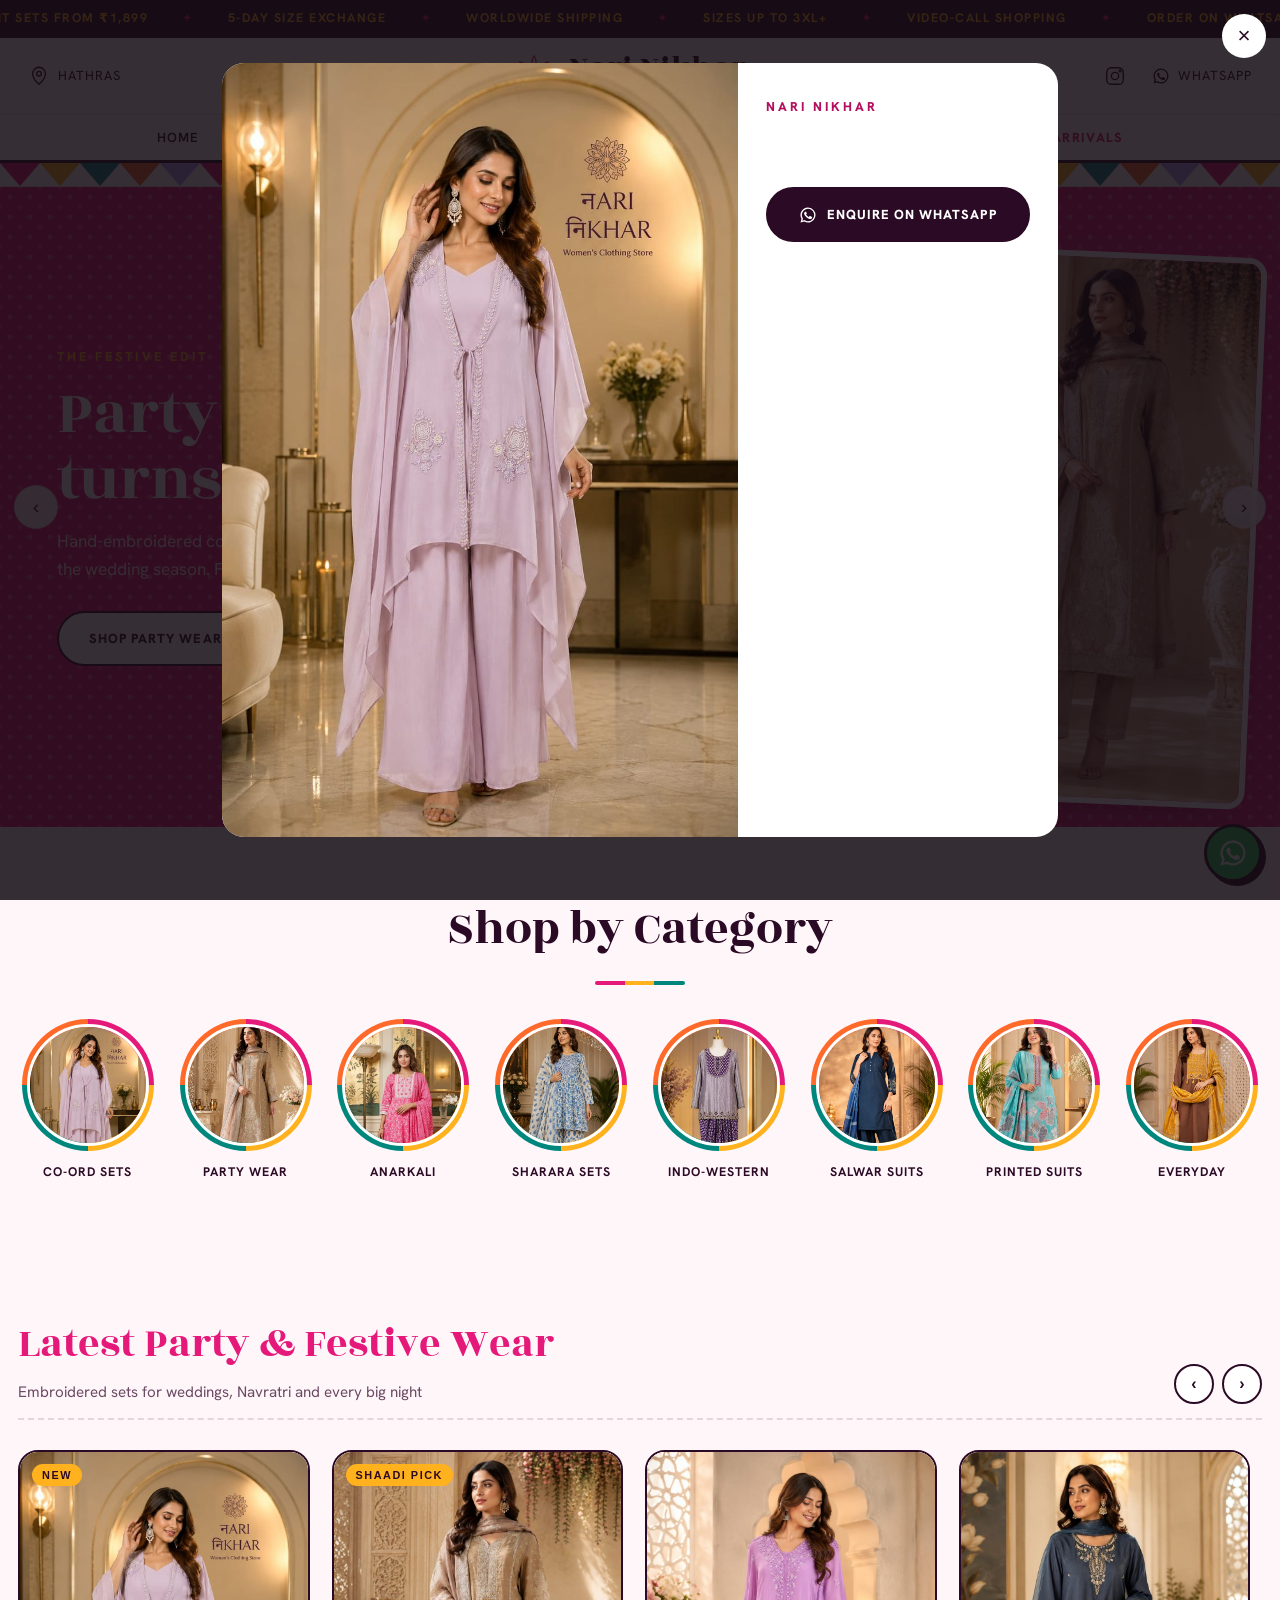
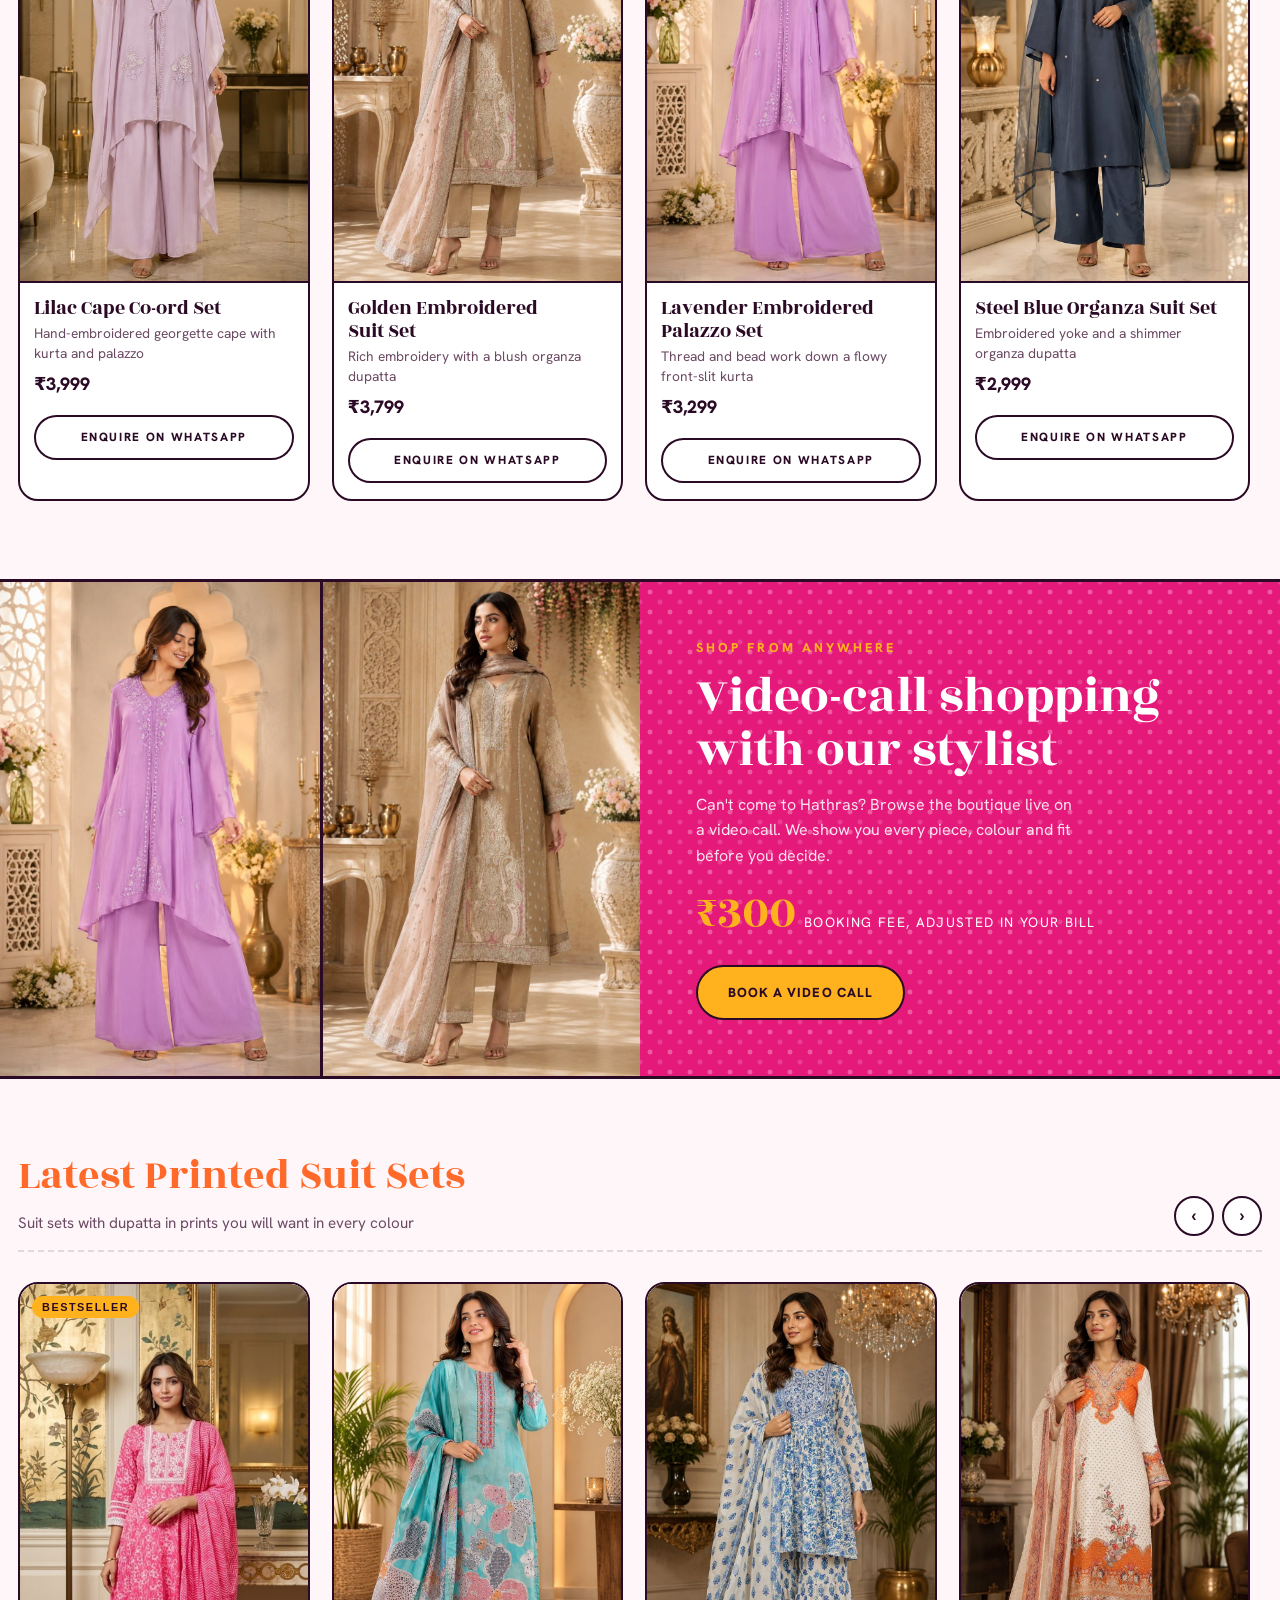
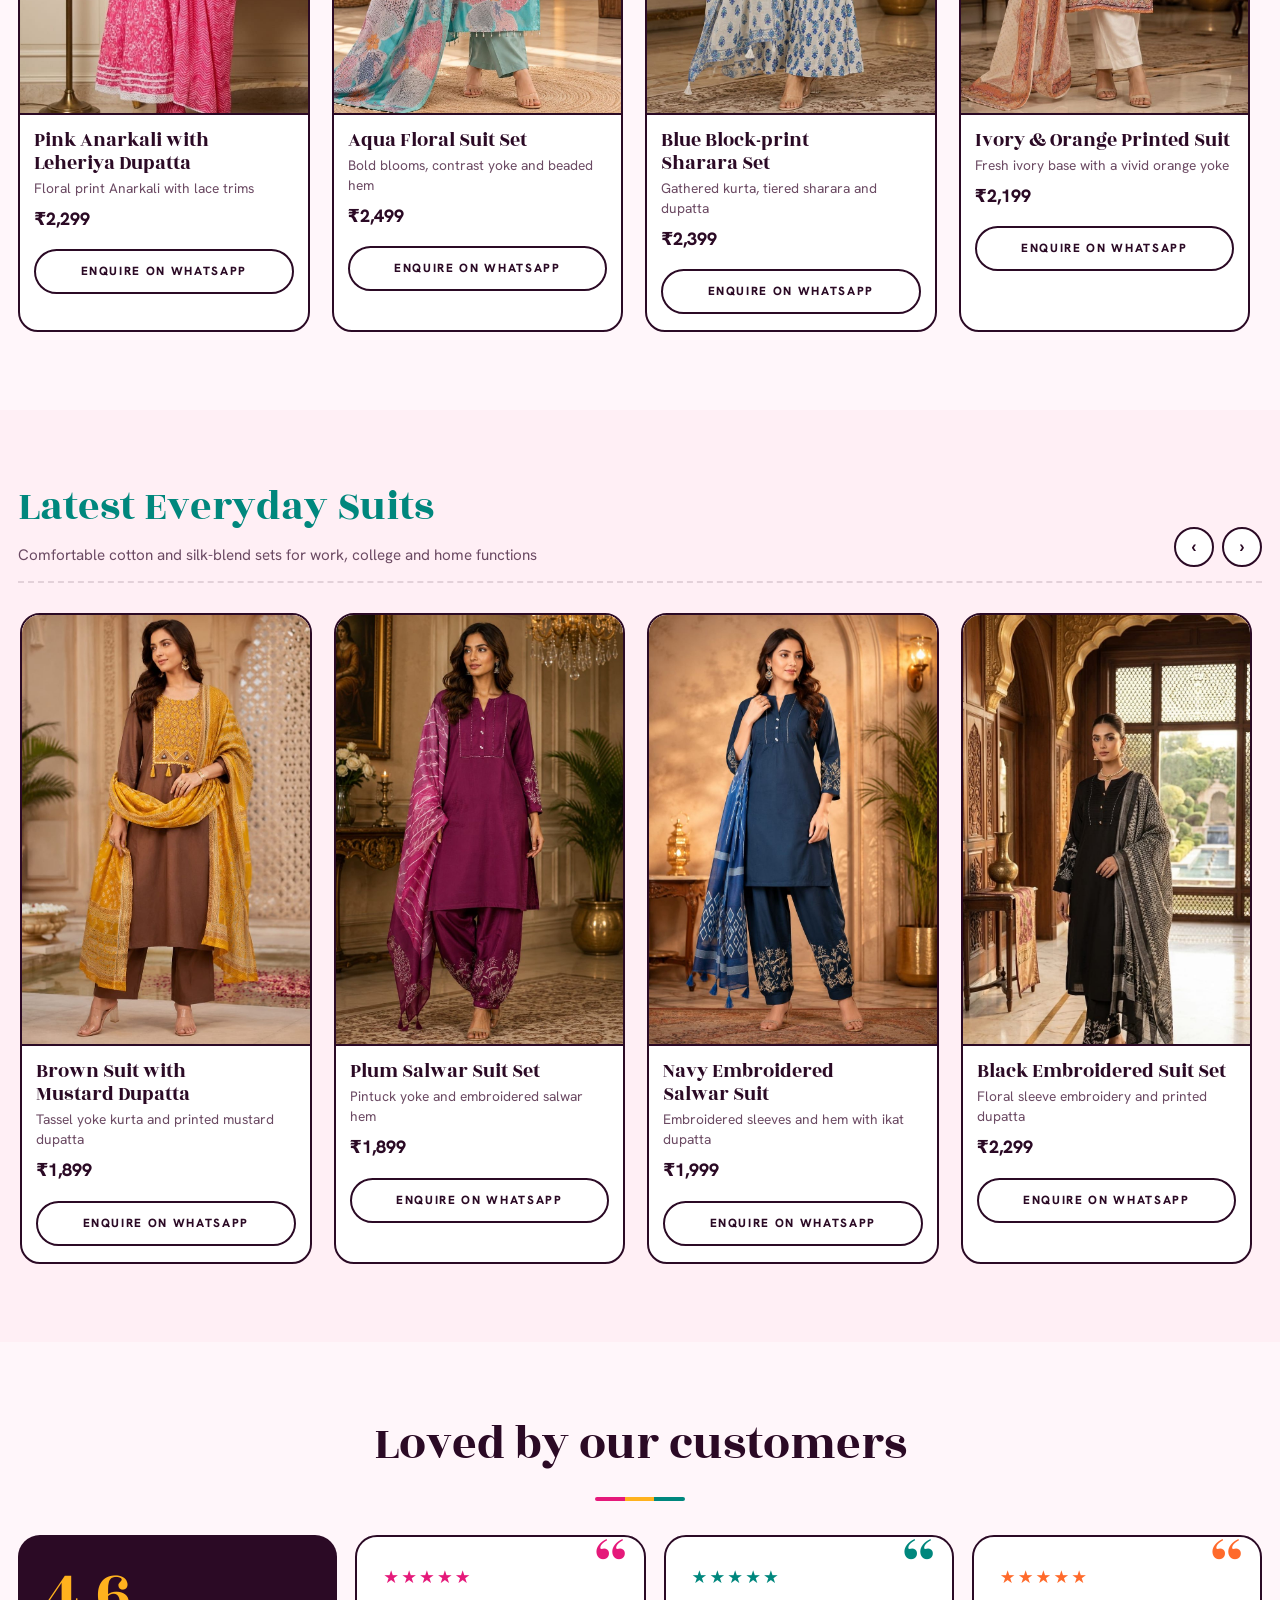
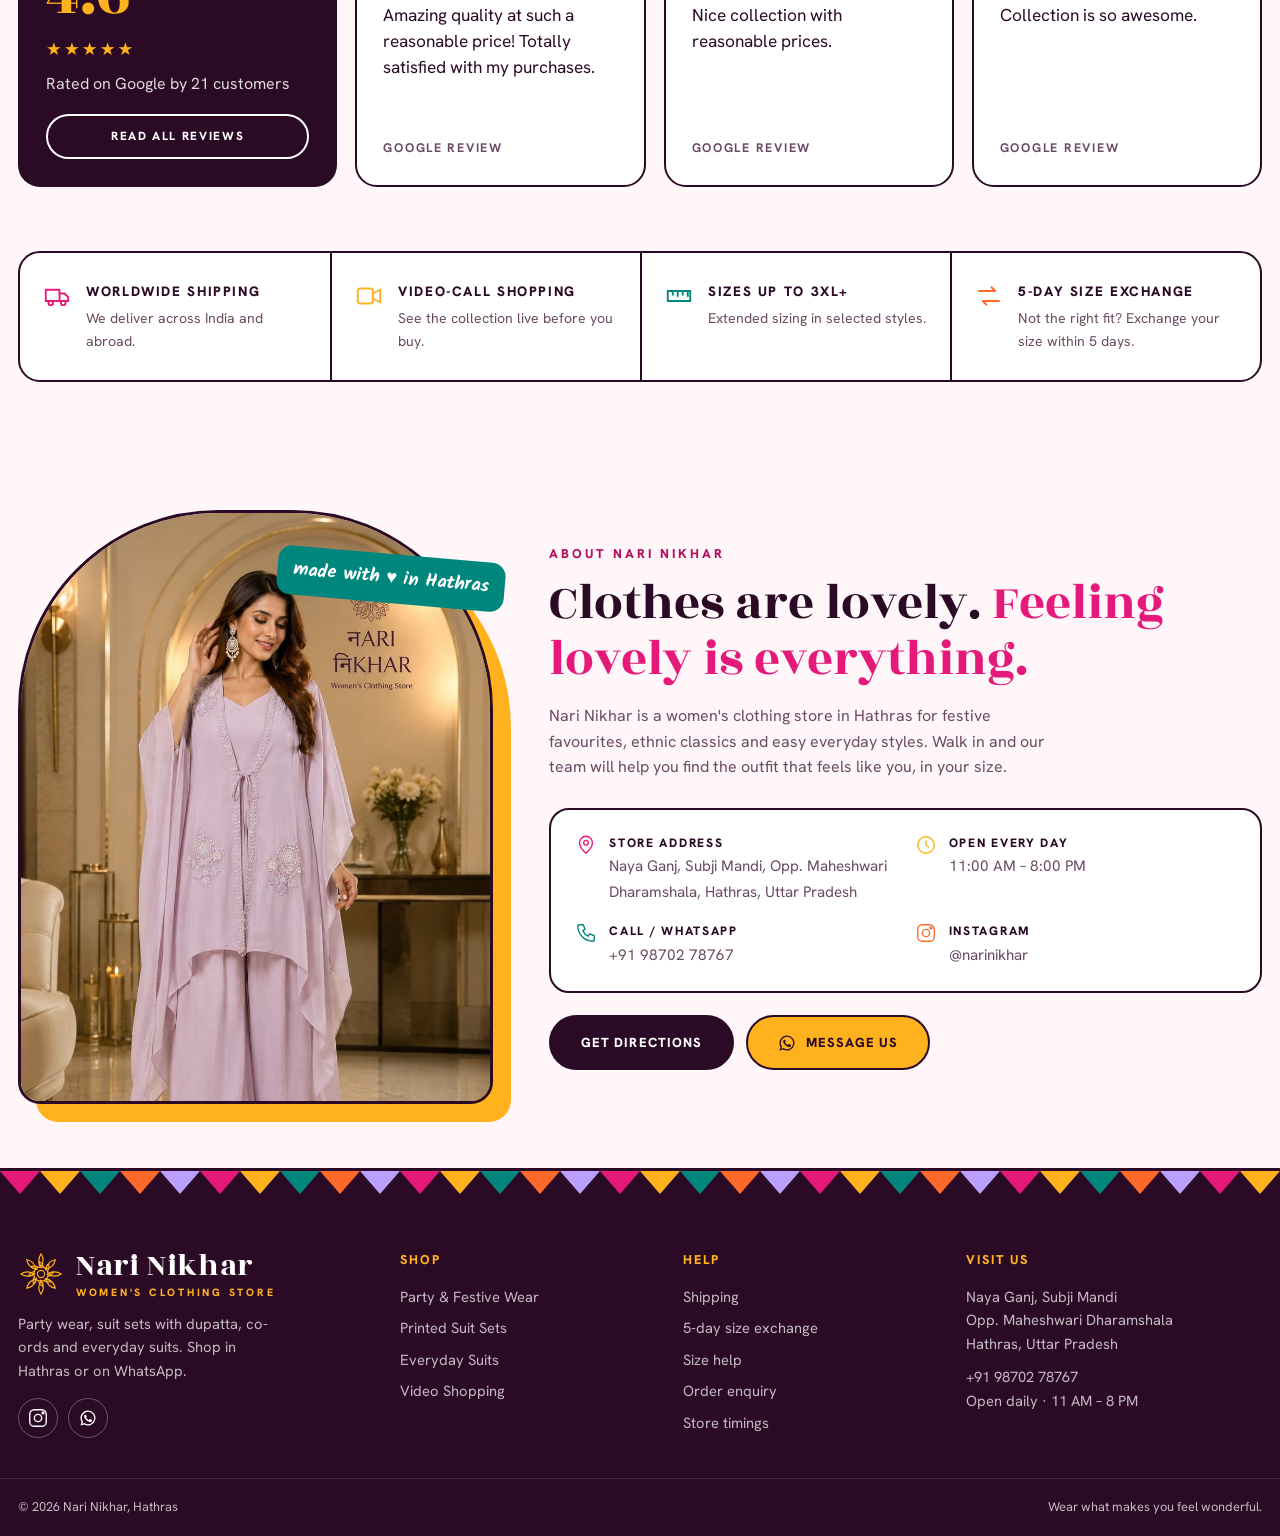
==== index.html @ da1618d9 "Point directions to the Naya Ganj store address Co-Authored-By: Claude Opus 5.5 <noreply@anthropic.c" ====
<!doctype html>
<html lang="en">
<head>
<meta charset="utf-8">
<meta name="viewport" content="width=device-width, initial-scale=1, viewport-fit=cover">
<title>Nari Nikhar | Women's Clothing Store, Hathras</title>
<meta name="description" content="Nari Nikhar, Hathras: party wear, suit sets with dupatta, co-ord sets and everyday suits. Shop in store, on video call or on WhatsApp.">
<meta name="theme-color" content="#E5197A">
<meta property="og:title" content="Nari Nikhar | Women's Clothing Store, Hathras">
<meta property="og:description" content="Nari Nikhar, Hathras: party wear, suit sets with dupatta, co-ord sets and everyday suits. Shop in store, on video call or on WhatsApp.">
<meta property="og:image" content="https://prashanttyagi3112.github.io/narinikhar/images/lilac-cape-coord.jpg">
<link rel="preconnect" href="https://fonts.googleapis.com"><link rel="preconnect" href="https://fonts.gstatic.com" crossorigin><link rel="stylesheet" href="https://fonts.googleapis.com/css2?family=Rozha+One&family=Hanken+Grotesk:wght@400;500;600;700;800&family=Kalam:wght@400;700&display=swap">
<style>
/* Layout: classic boutique storefront — trust strip, centred logo header, banner slideshow, category circles, "Latest …" product rows, service band, visit card, policy-style footer. Single light theme by design. */
:root{
  --bg:#FFF6FA; --soft:#FFEFF5; --ink:#2B0A25; --muted:#6B4A63; --line:rgba(43,10,37,.13);
  --plum:#E5197A; --plum-2:#B30F5E; --rose:#E5197A; --gold:#FFB21E;
  --marigold:#FFB21E; --kesar:#FF6A2B; --peacock:#00877D; --white:#FFFFFF;
  --s-plum:#E5197A; --s-rose:#FFB21E; --s-sage:#00877D;
  --f-logo:"Rozha One","Noto Serif Devanagari",Georgia,serif;
  --f-ui:"Hanken Grotesk",system-ui,-apple-system,"Segoe UI",Roboto,sans-serif;
  --f-hand:"Kalam","Segoe Print",cursive;
  color-scheme:light;
}
*{box-sizing:border-box}
html{scroll-behavior:smooth}
body{margin:0;background:var(--bg);color:var(--ink);font-family:var(--f-ui);font-size:16px;line-height:1.6;overflow-x:hidden}
img{max-width:100%;display:block}
a{color:inherit}
h1,h2,h3{margin:0;font-weight:500;text-wrap:balance}
p{margin:0}
.wrap{max-width:1280px;margin:0 auto;padding-left:max(18px,env(safe-area-inset-left,0px));padding-right:max(18px,env(safe-area-inset-right,0px))}
.ic{width:22px;height:22px;fill:none;stroke:currentColor;stroke-width:1.5;stroke-linecap:round;stroke-linejoin:round;flex:none}
.wa{width:18px;height:18px;flex:none}
:focus-visible{outline:2px solid var(--plum);outline-offset:3px}
.up{text-transform:uppercase;letter-spacing:.14em}

/* strip + header */
body::before{content:"";position:fixed;inset:0 0 auto;height:env(safe-area-inset-top,0px);background:var(--bg);z-index:60}
.strip{background:var(--plum);color:#fff;font-size:.78rem;letter-spacing:.12em;text-transform:uppercase;overflow:hidden}
.strip .wrap{display:flex;justify-content:center;gap:34px;padding-block:9px;white-space:nowrap}
.strip span+span::before{content:"✦";margin-right:34px;color:#E7C98F}
header.top{position:sticky;top:env(safe-area-inset-top,0px);z-index:50;background:rgba(255,255,255,.97);border-bottom:1px solid var(--line)}
.bar{display:grid;grid-template-columns:1fr auto 1fr;align-items:center;padding-block:14px}
.logo{display:flex;align-items:center;gap:12px;text-decoration:none;color:var(--plum)}
.mandala{width:46px;height:46px;color:var(--plum)}
.logo-text{display:flex;flex-direction:column;line-height:1}
.logo-name{font-family:var(--f-logo);font-weight:600;font-size:1.9rem;letter-spacing:.08em;text-transform:uppercase}
.logo-sub{font-size:.66rem;letter-spacing:.32em;text-transform:uppercase;color:var(--muted);margin-top:5px}
.bar-l{display:flex;gap:6px}
.bar-r{display:flex;justify-content:flex-end;gap:6px}
.icon-btn{display:inline-flex;align-items:center;gap:8px;text-decoration:none;font-size:.82rem;letter-spacing:.08em;text-transform:uppercase;padding:8px 10px;border:0;background:none;color:var(--ink);cursor:pointer;font-family:var(--f-ui)}
.icon-btn:hover{color:var(--plum)}
.menu-btn{display:none}
nav.main{border-top:1px solid var(--line)}
nav.main ul{list-style:none;margin:0 auto;padding:0;display:flex;justify-content:center;flex-wrap:wrap;gap:4px 30px}
nav.main a{display:block;padding:12px 0;text-decoration:none;font-size:.82rem;letter-spacing:.14em;text-transform:uppercase;position:relative}
nav.main a::after{content:"";position:absolute;left:0;right:0;bottom:8px;height:1px;background:var(--plum);transform:scaleX(0);transition:transform .25s}
nav.main a:hover::after{transform:scaleX(1)}
nav.main a.hot{color:var(--rose)}

/* hero slideshow */
.hero{position:relative;overflow:hidden}
.slides{display:grid}
.slide{grid-area:1/1;display:grid;grid-template-columns:1fr 1.25fr;align-items:center;min-height:540px;opacity:0;visibility:hidden;transition:opacity .8s ease,visibility .8s}
.slide.on{opacity:1;visibility:visible}
.s-plum{background:var(--s-plum)}.s-rose{background:var(--s-rose)}.s-sage{background:var(--s-sage)}
.slide-copy{padding:48px max(18px,env(safe-area-inset-left,0px)) 48px max(48px,env(safe-area-inset-left,0px));max-width:560px;justify-self:end}
.kicker{font-size:.8rem;letter-spacing:.24em;text-transform:uppercase;color:var(--plum-2)}
.slide h1,.slide h2{font-family:var(--f-logo);font-size:clamp(2.6rem,5vw,4.4rem);line-height:1.02;margin-top:14px;color:var(--ink)}
.slide p{margin-top:16px;color:var(--muted);font-size:1.08rem;max-width:36ch}
.slide-pics{display:grid;grid-template-columns:1fr 1fr;gap:10px;height:100%;padding:24px max(24px,env(safe-area-inset-right,0px)) 24px 0}
.slide-pics img{width:100%;height:100%;max-height:600px;object-fit:cover;object-position:center top}
.slide-pics img:last-child{margin-top:40px;height:calc(100% - 40px)}
.btn{display:inline-flex;align-items:center;justify-content:center;gap:10px;margin-top:28px;background:var(--ink);color:#fff;text-decoration:none;font-size:.82rem;letter-spacing:.16em;text-transform:uppercase;padding:15px 30px;border:1px solid var(--ink);transition:background .2s,color .2s;font-family:var(--f-ui);cursor:pointer}
.btn:hover{background:var(--plum);border-color:var(--plum)}
.btn.light{background:#fff;color:var(--ink);border-color:#fff}
.btn.light:hover{background:transparent;color:#fff}
.dots{position:absolute;left:0;right:0;bottom:18px;display:flex;justify-content:center;gap:10px}
.dots button{width:30px;height:3px;border:0;padding:0;background:rgba(33,26,33,.22);cursor:pointer}
.dots button[aria-current="true"]{background:var(--ink)}
.arrow{position:absolute;top:50%;transform:translateY(-50%);width:44px;height:44px;border-radius:50%;border:1px solid var(--line);background:rgba(255,255,255,.9);cursor:pointer;font-size:1.2rem;color:var(--ink)}
.arrow.prev{left:max(14px,env(safe-area-inset-left,0px))}.arrow.next{right:max(14px,env(safe-area-inset-right,0px))}

/* sections */
.sec{padding-block:64px}
.sec-head{text-align:center;margin-bottom:34px}
.sec-head h2{font-family:var(--f-logo);font-size:clamp(1.9rem,3.4vw,2.6rem);text-transform:uppercase;letter-spacing:.06em}
.sec-head p{color:var(--muted);margin-top:6px}
.sec-head .rule{display:block;width:60px;height:1px;background:var(--gold);margin:14px auto 0}

/* category circles */
.circles{list-style:none;margin:0;padding:0;display:grid;grid-template-columns:repeat(8,1fr);gap:18px}
.circles a{display:flex;flex-direction:column;align-items:center;gap:12px;text-decoration:none}
.circles .ring{width:100%;max-width:132px;aspect-ratio:1;border-radius:50%;padding:4px;border:1px solid var(--gold);overflow:hidden;transition:transform .3s}
.circles img{width:100%;height:100%;object-fit:cover;object-position:center 12%;border-radius:50%}
.circles a:hover .ring{transform:translateY(-4px)}
.circles span{font-size:.78rem;letter-spacing:.12em;text-transform:uppercase;text-align:center}

/* product rows */
.row-head{display:flex;align-items:flex-end;justify-content:space-between;gap:16px;margin-bottom:26px;border-bottom:1px solid var(--line);padding-bottom:14px}
.row-head h2{font-family:var(--f-logo);font-size:clamp(1.7rem,3vw,2.3rem);text-transform:uppercase;letter-spacing:.05em}
.row-head p{color:var(--muted);font-size:.95rem;margin-top:2px}
.row-ctrl{display:flex;gap:8px;flex:none}
.row-ctrl button{width:40px;height:40px;border:1px solid var(--ink);background:#fff;cursor:pointer;font-size:1rem;color:var(--ink)}
.row-ctrl button:hover{background:var(--ink);color:#fff}
.prods{list-style:none;margin:0;padding:0 0 6px;display:grid;grid-auto-flow:column;grid-auto-columns:calc((100% - 3*22px)/4);gap:22px;overflow-x:auto;scroll-snap-type:x mandatory;scrollbar-width:none}
.prods::-webkit-scrollbar{display:none}
.prod{scroll-snap-align:start;display:flex;flex-direction:column;min-width:0}
.prod-img{position:relative;display:block;padding:0;border:0;background:var(--soft);cursor:zoom-in;overflow:hidden;aspect-ratio:2/3;width:100%}
.prod-img img{width:100%;height:100%;object-fit:cover;object-position:center top;transition:transform .6s ease}
.prod-img:hover img{transform:scale(1.05)}
.badge{position:absolute;top:12px;left:12px;z-index:2;background:var(--rose);color:#fff;font-size:.68rem;letter-spacing:.14em;text-transform:uppercase;padding:5px 10px}
.quick{position:absolute;left:12px;right:12px;bottom:12px;background:rgba(255,255,255,.94);color:var(--ink);font-size:.74rem;letter-spacing:.16em;text-transform:uppercase;padding:10px;opacity:0;transform:translateY(8px);transition:.25s;font-family:var(--f-ui)}
.prod-img:hover .quick,.prod-img:focus-visible .quick{opacity:1;transform:none}
.prod-info{padding-top:14px;display:flex;flex-direction:column;gap:4px;flex:1}
.prod-info h3{font-size:.98rem;font-weight:500;letter-spacing:.02em}
.prod-desc{color:var(--muted);font-size:.86rem;line-height:1.45}
.price{font-size:.9rem;color:var(--plum);font-weight:500;margin-top:2px}
.btn-line{margin-top:auto;display:flex;align-items:center;justify-content:center;gap:8px;border:1px solid var(--ink);padding:11px 10px;text-decoration:none;font-size:.74rem;letter-spacing:.14em;text-transform:uppercase;transition:background .2s,color .2s}
.prod-info .btn-line{margin-top:12px}
.btn-line:hover{background:var(--ink);color:#fff}
.soft{background:var(--soft)}

/* promo banner */
.promo{display:grid;grid-template-columns:1fr 1fr;background:var(--plum);color:#fff;overflow:hidden}
.promo-pics{display:grid;grid-template-columns:1fr 1fr;min-height:420px}
.promo-pics img{width:100%;height:100%;object-fit:cover;object-position:center top}
.promo-copy{padding:56px max(40px,env(safe-area-inset-right,0px)) 56px 56px;display:flex;flex-direction:column;justify-content:center}
.promo-copy .kicker{color:#E7C98F}
.promo-copy h2{font-family:var(--f-logo);font-size:clamp(2.2rem,4vw,3.4rem);line-height:1.05;margin-top:12px}
.promo-copy p{margin-top:14px;opacity:.88;max-width:42ch}
.fee{font-family:var(--f-logo);font-size:3rem;line-height:1;margin-top:20px;color:#E7C98F}
.fee small{font-family:var(--f-ui);font-size:.85rem;color:#fff;letter-spacing:.1em;text-transform:uppercase;margin-left:8px}

/* features */
.features{display:grid;grid-template-columns:repeat(4,1fr);border-block:1px solid var(--line)}
.feat{display:flex;gap:14px;align-items:flex-start;padding:28px 22px;min-width:0}
.feat+.feat{border-left:1px solid var(--line)}
.feat .ic{width:30px;height:30px;color:var(--plum)}
.feat h3{font-size:.85rem;letter-spacing:.12em;text-transform:uppercase;font-weight:500}
.feat p{color:var(--muted);font-size:.88rem;margin-top:4px}

/* about + visit */
.about{display:grid;grid-template-columns:.8fr 1.2fr;gap:56px;align-items:center}
.about-pic{position:relative}
.about-pic img{width:100%;aspect-ratio:4/5;object-fit:cover;object-position:center top}
.about-pic::after{content:"";position:absolute;inset:16px -16px -16px 16px;border:1px solid var(--gold);z-index:-1}
.about h2{font-family:var(--f-logo);font-size:clamp(2.1rem,4vw,3.2rem);line-height:1.08}
.about p{color:var(--muted);margin-top:16px;max-width:56ch}
.visit-card{margin-top:28px;display:grid;grid-template-columns:1fr 1fr;gap:18px;border:1px solid var(--line);padding:24px;background:#fff}
.vi{display:flex;gap:12px}
.vi .ic{color:var(--plum)}
.vi b{display:block;font-size:.76rem;letter-spacing:.14em;text-transform:uppercase;font-weight:500}
.vi span{color:var(--muted);font-size:.95rem}
.visit-ctas{display:flex;flex-wrap:wrap;gap:12px}
.visit-ctas .btn{margin-top:22px}

/* footer */
footer{background:#1E151D;color:rgba(255,255,255,.72);font-size:.92rem}
.foot{display:grid;grid-template-columns:1.4fr 1fr 1fr 1.2fr;gap:36px;padding-block:56px 40px}
footer h4{color:#fff;font-weight:500;font-size:.8rem;letter-spacing:.16em;text-transform:uppercase;margin:0 0 14px}
footer ul{list-style:none;margin:0;padding:0;display:grid;gap:8px}
footer a{text-decoration:none}
footer a:hover{color:#fff;text-decoration:underline}
footer .logo{color:#fff}
footer .mandala{color:#E7C98F}
footer .logo-sub{color:rgba(255,255,255,.6)}
.foot-about{margin-top:14px;max-width:34ch}
.social{display:flex;gap:10px;margin-top:16px}
.social a{width:40px;height:40px;border:1px solid rgba(255,255,255,.3);display:grid;place-items:center;color:#fff}
.copy{border-top:1px solid rgba(255,255,255,.12)}
.copy .wrap{display:flex;flex-wrap:wrap;justify-content:space-between;gap:10px;padding-block:18px;font-size:.8rem}

/* WhatsApp float + lightbox */
.fab{position:fixed;right:calc(18px + env(safe-area-inset-right,0px));bottom:calc(18px + env(safe-area-inset-bottom,0px));z-index:70;width:58px;height:58px;border-radius:50%;background:#25D366;color:#fff;display:grid;place-items:center;box-shadow:0 8px 24px rgba(0,0,0,.25)}
.fab .wa{width:30px;height:30px}
.lb{position:fixed;inset:0;z-index:90;background:rgba(20,12,19,.86);display:flex;align-items:center;justify-content:center;padding:calc(20px + env(safe-area-inset-top,0px)) max(16px,env(safe-area-inset-right,0px)) calc(20px + env(safe-area-inset-bottom,0px)) max(16px,env(safe-area-inset-left,0px))}
.lb-box{background:#fff;display:grid;grid-template-columns:auto 320px;max-width:1000px;max-height:100%;overflow:auto}
.lb-box img{max-height:86vh;width:auto;object-fit:contain}
.lb-side{padding:34px 28px;display:flex;flex-direction:column;gap:10px}
.lb-side h3{font-family:var(--f-logo);font-size:1.9rem;line-height:1.1}
.lb-side p{color:var(--muted)}
.lb-close{position:absolute;top:calc(14px + env(safe-area-inset-top,0px));right:calc(14px + env(safe-area-inset-right,0px));width:44px;height:44px;border-radius:50%;border:0;background:#fff;font-size:1.4rem;cursor:pointer;color:var(--ink)}

@media (prefers-reduced-motion:reduce){*{transition:none!important}html{scroll-behavior:auto}}

/* responsive */
@media (max-width:1024px){
  .prods{grid-auto-columns:calc((100% - 2*18px)/3);gap:18px}
  .circles{grid-template-columns:repeat(4,1fr)}
  .features{grid-template-columns:1fr 1fr}
  .feat:nth-child(3){border-left:0}
  .feat:nth-child(n+3){border-top:1px solid var(--line)}
  .foot{grid-template-columns:1fr 1fr}
}
@media (max-width:860px){
  .bar{grid-template-columns:auto 1fr auto}
  .bar-l .hide-m,.bar-r .hide-m{display:none}
  .menu-btn{display:inline-flex}
  .logo{justify-self:center}
  .mandala{width:36px;height:36px}
  .logo-name{font-size:1.5rem}
  nav.main{display:none}
  nav.main.open{display:block}
  nav.main ul{flex-direction:column;align-items:center;gap:0;padding-block:6px}
  .slide{grid-template-columns:1fr;min-height:0}
  .slide-copy{justify-self:stretch;padding:30px max(18px,env(safe-area-inset-left,0px)) 10px;max-width:none;text-align:center}
  .slide p{margin-inline:auto}
  .slide-pics{padding:16px max(18px,env(safe-area-inset-right,0px)) 50px max(18px,env(safe-area-inset-left,0px));height:auto}
  .slide-pics img{aspect-ratio:2/3;max-height:none}
  .slide-pics img:last-child{margin-top:24px;height:auto}
  .arrow{display:none}
  .promo,.about{grid-template-columns:1fr}
  .promo-pics{min-height:0}
  .promo-pics img{aspect-ratio:2/3}
  .promo-copy{padding:40px max(18px,env(safe-area-inset-right,0px)) 44px max(18px,env(safe-area-inset-left,0px))}
  .about{gap:40px}
  .lb-box{grid-template-columns:1fr}
  .lb-box img{max-height:62vh;width:100%}
  .lb-side{padding:20px}
}
@media (max-width:560px){
  .strip .wrap{justify-content:flex-start;animation:tick 18s linear infinite}
  @keyframes tick{to{transform:translateX(-60%)}}
  .sec{padding-block:48px}
  .prods{grid-auto-columns:calc((100% - 12px)/2);gap:12px}
  .prod-desc{display:none}
  .prod-info h3{font-size:.88rem}
  .btn-line{font-size:.66rem;letter-spacing:.08em;padding:10px 6px}
  .row-ctrl{display:none}
  .circles{grid-template-columns:repeat(4,1fr);gap:12px}
  .circles span{font-size:.64rem;letter-spacing:.06em}
  .features{grid-template-columns:1fr}
  .feat{border-left:0!important;border-top:1px solid var(--line)}
  .feat:first-child{border-top:0}
  .visit-card{grid-template-columns:1fr}
  .foot{grid-template-columns:1fr}
}

/* ---- colourful festive skin (palette + patterns from the current site) ---- */
.dots-bg,.slide,.promo,.strip{background-image:radial-gradient(circle,rgba(255,255,255,.28) 2.2px,transparent 2.8px),radial-gradient(circle,rgba(255,255,255,.16) 2.2px,transparent 2.8px);background-size:20px 20px,20px 20px;background-position:0 0,10px 10px}
.toran{height:26px;background:url("data:image/svg+xml,%3Csvg xmlns='http://www.w3.org/2000/svg' width='200' height='26'%3E%3Cpath d='M0 0h200v3H0z' fill='%232B0A25'/%3E%3Cpath d='M0 3h40L20 26z' fill='%23E5197A'/%3E%3Cpath d='M40 3h40L60 26z' fill='%23FFB21E'/%3E%3Cpath d='M80 3h40l-20 23z' fill='%2300877D'/%3E%3Cpath d='M120 3h40l-20 23z' fill='%23FF6A2B'/%3E%3Cpath d='M160 3h40l-20 23z' fill='%23B9A0FF'/%3E%3C/svg%3E") repeat-x 0 0/200px 26px}
.strip{background-color:var(--ink);color:var(--marigold);font-weight:700;background-image:none}
.strip span+span::before{color:var(--rani,#E5197A)}
header.top{background:rgba(255,255,255,.96)}
.logo{color:var(--ink)}
.mandala{color:var(--rose)}
.logo-name{font-family:var(--f-logo);font-weight:400;letter-spacing:.02em;text-transform:none;font-size:2rem}
.logo-sub{color:var(--peacock);font-weight:800;letter-spacing:.26em}
nav.main a{font-weight:600;letter-spacing:.1em}
nav.main a::after{height:3px;background:var(--marigold)}
nav.main a.hot{color:var(--rose);font-weight:800}
/* hero slides: bold colour blocks with bandhani dots */
.slide.s-plum{background-color:var(--rose)}
.slide.s-rose{background-color:var(--marigold)}
.slide.s-sage{background-color:var(--peacock)}
.slide.s-plum .slide-copy,.slide.s-sage .slide-copy{color:#fff}
.slide.s-plum h1,.slide.s-plum h2,.slide.s-sage h2{color:#fff}
.slide.s-plum p,.slide.s-sage p{color:rgba(255,255,255,.9)}
.slide.s-plum .kicker,.slide.s-sage .kicker{color:var(--marigold)}
.slide.s-rose .kicker{color:var(--plum-2)}
.slide h1,.slide h2{font-weight:400}
.kicker{font-weight:800}
.slide-pics img{border:6px solid #fff;box-shadow:0 20px 44px -18px rgba(43,10,37,.55);border-radius:18px}
.slide-pics img:first-child{transform:rotate(-2.5deg)}
.slide-pics img:last-child{transform:rotate(2.5deg)}
.dots button{background:rgba(255,255,255,.55);height:5px;border-radius:9px}
.dots button[aria-current="true"]{background:var(--ink)}
/* buttons: pill with offset shadow */
.btn{border-radius:999px;border:2px solid var(--ink);font-weight:800;letter-spacing:.08em;transition:transform .2s,box-shadow .2s}
.btn:hover{background:var(--ink);transform:translate(-2px,-2px);box-shadow:4px 4px 0 var(--marigold)}
.slide .btn{background:#fff;color:var(--ink)}
.slide .btn:hover{background:#fff;color:var(--ink)}
.btn.light{background:var(--marigold);color:var(--ink);border-color:var(--ink)}
.btn.light:hover{background:var(--marigold);color:var(--ink)}
/* headings */
.sec-head h2,.row-head h2{font-weight:400;text-transform:none;letter-spacing:0}
.sec-head h2{font-size:clamp(2.1rem,4vw,3rem)}
.sec-head .rule{height:4px;width:90px;border-radius:4px;background:linear-gradient(90deg,var(--rose) 0 33%,var(--marigold) 0 66%,var(--peacock) 0)}
.row-head{border-bottom:2px dashed var(--line)}
.row-head h2{font-size:clamp(1.9rem,3.4vw,2.6rem)}
#party .row-head h2{color:var(--rose)}
#printed .row-head h2{color:var(--kesar)}
#everyday .row-head h2{color:var(--peacock)}
.row-ctrl button{border-radius:50%;border:2px solid var(--ink);font-weight:800}
.row-ctrl button:hover{background:var(--marigold);color:var(--ink)}
/* category circles: festive colour ring */
.circles .ring{border:0;padding:5px;background:conic-gradient(var(--rose) 0 25%,var(--marigold) 0 50%,var(--peacock) 0 75%,var(--kesar) 0)}
.circles img{border:3px solid #fff}
.circles span{font-weight:700;letter-spacing:.08em}
/* product cards */
.prod{background:#fff;border:2px solid var(--ink);border-radius:20px;overflow:hidden;transition:transform .25s,box-shadow .25s}
.prod:hover{transform:translateY(-5px) rotate(-.5deg);box-shadow:7px 9px 0 var(--c,var(--rose))}
#party .prod{--c:var(--rose)} #printed .prod{--c:var(--kesar)} #everyday .prod{--c:var(--peacock)}
.prod-img{border-bottom:2px solid var(--ink)}
.prod-info{padding:14px 14px 16px}
.prod-info h3{font-family:var(--f-logo);font-weight:400;font-size:1.25rem;line-height:1.15;letter-spacing:0}
.price{font-family:var(--f-ui);font-weight:800;color:var(--ink);font-size:1.12rem;font-variant-numeric:tabular-nums}
.badge{border-radius:999px;background:var(--marigold);color:var(--ink);font-weight:800}
.quick{border-radius:999px;font-weight:700}
.btn-line{border:2px solid var(--ink);border-radius:999px;font-weight:800}
.btn-line:hover{background:var(--c,var(--rose));border-color:var(--c,var(--rose));color:#fff}
.prods{padding:4px 10px 14px 2px}
.soft{background-color:var(--soft)}
/* promo */
.promo{background-color:var(--rose);border-block:3px solid var(--ink)}
.promo-copy .kicker{color:var(--marigold)}
.promo-copy h2{font-weight:400}
.fee{color:var(--marigold)}
.promo-pics img+img{border-left:3px solid var(--ink)}
/* features */
.features{border:2px solid var(--ink);border-radius:22px;overflow:hidden;background:#fff}
.feat+.feat{border-left:2px solid var(--ink)}
.feat:nth-child(1) .ic{color:var(--rose)}.feat:nth-child(2) .ic{color:var(--marigold)}.feat:nth-child(3) .ic{color:var(--peacock)}.feat:nth-child(4) .ic{color:var(--kesar)}
.feat h3{font-weight:800}
/* about */
.about h2{font-weight:400}
.about h2 em{font-style:normal;color:var(--rose)}
.about-pic img{border-radius:200px 200px 22px 22px;border:3px solid var(--ink)}
.about-pic::after{inset:18px -18px -18px 18px;border:0;border-radius:200px 200px 22px 22px;background:var(--marigold)}
.about-pic .sticker{position:absolute;right:-12px;top:44px;z-index:2;background:var(--peacock);color:#fff;font-family:var(--f-hand);font-weight:700;font-size:1.15rem;padding:10px 16px;border-radius:14px;transform:rotate(5deg)}
.visit-card{border:2px solid var(--ink);border-radius:20px}
.vi:nth-child(1) .ic{color:var(--rose)}.vi:nth-child(2) .ic{color:var(--marigold)}.vi:nth-child(3) .ic{color:var(--peacock)}.vi:nth-child(4) .ic{color:var(--kesar)}
.vi b{font-weight:800}
/* footer */
footer{background:var(--ink)}
footer .mandala{color:var(--marigold)}
footer .logo-sub{color:var(--marigold)}
footer h4{color:var(--marigold);font-weight:800}
.social a{border-radius:50%}
.fab{border:3px solid var(--ink);box-shadow:4px 4px 0 var(--ink)}
.lb-box{border-radius:22px}
.lb-side h3{font-weight:400}
@media (max-width:860px){.slide-pics img:first-child,.slide-pics img:last-child{transform:none}.promo-pics img+img{border-left:3px solid var(--ink)}}
@media (max-width:560px){.prod{border-radius:16px}.prod-info{padding:10px}.prod-info h3{font-size:1.02rem}.prods{gap:12px}.feat+.feat{border-left:0}.feat{border-top:2px solid var(--ink)}.feat:first-child{border-top:0}}

/* reviews */
.rev-grid{display:grid;grid-template-columns:1.1fr 1fr 1fr 1fr;gap:18px}
.rev-score{background:var(--ink);color:#fff;border-radius:22px;padding:28px;display:flex;flex-direction:column;gap:8px;min-width:0}
.score{font-family:var(--f-logo);font-size:4rem;line-height:1;color:var(--marigold)}
.stars{color:var(--marigold);letter-spacing:.12em;font-size:1.1rem}
.rev-score p{opacity:.85}
.rev-score .btn-line{border-color:#fff;color:#fff;margin-top:10px}
.rev-score .btn-line:hover{background:var(--marigold);border-color:var(--marigold);color:var(--ink)}
.rev{margin:0;background:#fff;border:2px solid var(--ink);border-radius:22px;padding:26px;display:flex;flex-direction:column;gap:12px;min-width:0;position:relative}
.rev::before{content:"\201C";position:absolute;right:18px;top:-4px;font-family:var(--f-logo);font-size:4.5rem;line-height:1;color:var(--c)}
.rev:nth-child(2){--c:var(--rose)}.rev:nth-child(3){--c:var(--peacock)}.rev:nth-child(4){--c:var(--kesar)}
.rev .stars{color:var(--c)}
.rev blockquote{margin:0;font-size:1.08rem;line-height:1.5}
.rev figcaption{margin-top:auto;font-size:.78rem;letter-spacing:.14em;text-transform:uppercase;color:var(--muted);font-weight:700}
@media (max-width:1024px){.rev-grid{grid-template-columns:1fr 1fr}}
@media (max-width:560px){.rev-grid{grid-template-columns:1fr}}
</style>
</head>
<body>

<div class="strip"><div class="wrap"><span>Suit sets from ₹1,899</span><span>5-day size exchange</span><span>Worldwide shipping</span><span>Sizes up to 3XL+</span><span>Video-call shopping</span><span>Order on WhatsApp</span></div></div>
<header class="top">
 <div class="wrap bar">
  <div class="bar-l">
   <button class="icon-btn menu-btn" id="menuBtn" aria-expanded="false" aria-controls="mainNav"><svg class="ic" viewBox="0 0 24 24" aria-hidden="true"><path d="M4 7h16M4 12h16M4 17h16"/></svg><span>Menu</span></button>
   <a class="icon-btn hide-m" href="#visit"><svg class="ic" viewBox="0 0 24 24" aria-hidden="true"><path d="M12 21s-7-6.2-7-11.5A7 7 0 0 1 19 9.5C19 14.8 12 21 12 21z"/><circle cx="12" cy="9.5" r="2.5"/></svg><span>Hathras</span></a>
  </div>
  <a class="logo" href="#top" aria-label="Nari Nikhar home"><svg class="mandala" viewBox="0 0 64 64" aria-hidden="true"><g fill="none" stroke="currentColor" stroke-width="1.6">
<circle cx="32" cy="32" r="5"/><circle cx="32" cy="32" r="10"/>
<path transform="rotate(0 32 32)" d="M32 22c-4-6-4-12 0-18 4 6 4 12 0 18z"/><path transform="rotate(45 32 32)" d="M32 22c-4-6-4-12 0-18 4 6 4 12 0 18z"/><path transform="rotate(90 32 32)" d="M32 22c-4-6-4-12 0-18 4 6 4 12 0 18z"/><path transform="rotate(135 32 32)" d="M32 22c-4-6-4-12 0-18 4 6 4 12 0 18z"/><path transform="rotate(180 32 32)" d="M32 22c-4-6-4-12 0-18 4 6 4 12 0 18z"/><path transform="rotate(225 32 32)" d="M32 22c-4-6-4-12 0-18 4 6 4 12 0 18z"/><path transform="rotate(270 32 32)" d="M32 22c-4-6-4-12 0-18 4 6 4 12 0 18z"/><path transform="rotate(315 32 32)" d="M32 22c-4-6-4-12 0-18 4 6 4 12 0 18z"/><path transform="rotate(22 32 32)" d="M32 22c-2.5-3-6-5-9-5 1 3.5 3.5 6 7 7"/><path transform="rotate(67 32 32)" d="M32 22c-2.5-3-6-5-9-5 1 3.5 3.5 6 7 7"/><path transform="rotate(112 32 32)" d="M32 22c-2.5-3-6-5-9-5 1 3.5 3.5 6 7 7"/><path transform="rotate(157 32 32)" d="M32 22c-2.5-3-6-5-9-5 1 3.5 3.5 6 7 7"/><path transform="rotate(202 32 32)" d="M32 22c-2.5-3-6-5-9-5 1 3.5 3.5 6 7 7"/><path transform="rotate(247 32 32)" d="M32 22c-2.5-3-6-5-9-5 1 3.5 3.5 6 7 7"/><path transform="rotate(292 32 32)" d="M32 22c-2.5-3-6-5-9-5 1 3.5 3.5 6 7 7"/><path transform="rotate(337 32 32)" d="M32 22c-2.5-3-6-5-9-5 1 3.5 3.5 6 7 7"/></g></svg><span class="logo-text"><span class="logo-name">Nari Nikhar</span><span class="logo-sub">Women's Clothing Store</span></span></a>
  <div class="bar-r">
   <a class="icon-btn hide-m" href="https://www.instagram.com/narinikhar/" target="_blank" rel="noopener" aria-label="Instagram"><svg class="ic" viewBox="0 0 24 24" aria-hidden="true"><rect x="3" y="3" width="18" height="18" rx="5"/><circle cx="12" cy="12" r="4"/><circle cx="17.5" cy="6.5" r="1" fill="currentColor"/></svg></a>
   <a class="icon-btn" href="https://wa.me/919870278767?text=Hi%20Nari%20Nikhar%21%20I%20would%20like%20help%20choosing%20an%20outfit." target="_blank" rel="noopener"><svg class="wa" viewBox="0 0 24 24" aria-hidden="true"><path fill="currentColor" d="M12 2a10 10 0 0 0-8.6 15.1L2 22l5-1.3A10 10 0 1 0 12 2Zm0 18.2a8.2 8.2 0 0 1-4.2-1.2l-.3-.2-3 .8.8-2.9-.2-.3A8.2 8.2 0 1 1 12 20.2Zm4.5-6.1c-.2-.1-1.5-.7-1.7-.8-.2-.1-.4-.1-.6.1l-.8 1c-.1.2-.3.2-.5.1a6.7 6.7 0 0 1-3.3-2.9c-.3-.4.3-.4.7-1.4.1-.2 0-.3 0-.4l-.8-1.8c-.2-.5-.4-.4-.6-.4h-.5a1 1 0 0 0-.7.3 3 3 0 0 0-.9 2.2 5.2 5.2 0 0 0 1.1 2.7 11.8 11.8 0 0 0 4.5 4c1.7.7 2.3.8 3.2.6.5-.1 1.5-.6 1.7-1.2.2-.6.2-1.1.2-1.2-.1-.1-.3-.2-.5-.3Z"/></svg><span class="hide-m">WhatsApp</span></a>
  </div>
 </div>
 <nav class="main" id="mainNav" aria-label="Main">
  <ul>
   <li><a href="#top">Home</a></li>
   <li><a href="#party">Party Wear</a></li>
   <li><a href="#printed">Suit Sets</a></li>
   <li><a href="#everyday">Everyday</a></li>
   <li><a href="#video">Video Shopping</a></li>
   <li><a href="#reviews">Reviews</a></li>
   <li><a href="#about">About</a></li>
   <li><a href="#visit">Visit Store</a></li>
   <li><a class="hot" href="https://wa.me/919870278767?text=Hi%20Nari%20Nikhar%21%20What%20new%20arrivals%20do%20you%20have%20this%20week%3F" target="_blank" rel="noopener">New Arrivals</a></li>
  </ul>
 </nav>
 <div class="toran" aria-hidden="true"></div>
</header>

<main id="top">
<section class="hero" aria-roledescription="carousel" aria-label="Featured collections">
 <div class="slides">
<div class="slide s-plum on" data-slide="0" aria-roledescription="slide" aria-label="1 of 3">
  <div class="slide-copy"><div class="kicker">The Festive Edit</div><h1>Party wear that turns heads</h1><p>Hand-embroidered co-ords and suit sets for the wedding season. From ₹2,999.</p><a class="btn" href="#party">Shop party wear</a></div>
  <div class="slide-pics"><img src="images/lilac-cape-coord.jpg" alt="Lilac Cape Co-ord Set" class=""><img src="images/gold-embroidered-suit.jpg" alt="Golden Embroidered Suit Set" class=""></div>
</div>
<div class="slide s-rose" data-slide="1" aria-roledescription="slide" aria-label="2 of 3">
  <div class="slide-copy"><div class="kicker">New arrivals</div><h2>Suit sets with dupatta</h2><p>Printed Anarkalis, shararas and straight suits in fresh colours. From ₹2,099.</p><a class="btn" href="#printed">Shop printed suits</a></div>
  <div class="slide-pics"><img src="images/pink-anarkali-leheriya.jpg" alt="Pink Anarkali with Leheriya Dupatta" loading="lazy" class=""><img src="images/aqua-floral-suit.jpg" alt="Aqua Floral Suit Set" loading="lazy" class=""></div>
</div>
<div class="slide s-sage" data-slide="2" aria-roledescription="slide" aria-label="3 of 3">
  <div class="slide-copy"><div class="kicker">Everyday elegance</div><h2>Made for your daily best</h2><p>Easy cotton and silk-blend sets that still get compliments. From ₹1,899.</p><a class="btn" href="#everyday">Shop everyday suits</a></div>
  <div class="slide-pics"><img src="images/brown-mustard-suit.jpg" alt="Brown Suit with Mustard Dupatta" loading="lazy" class=""><img src="images/navy-embroidered-salwar.jpg" alt="Navy Embroidered Salwar Suit" loading="lazy" class=""></div>
</div>
 </div>
 <button class="arrow prev" type="button" aria-label="Previous slide">‹</button>
 <button class="arrow next" type="button" aria-label="Next slide">›</button>
 <div class="dots"><button type="button" aria-label="Show slide 1" aria-current="true"></button><button type="button" aria-label="Show slide 2" aria-current="false"></button><button type="button" aria-label="Show slide 3" aria-current="false"></button></div>
</section>

<section class="sec">
 <div class="wrap">
  <div class="sec-head"><h2>Shop by Category</h2><span class="rule"></span></div>
  <ul class="circles">
<li><a href="#party"><span class="ring"><img src="images/lilac-cape-coord.jpg" alt="Co-ord Sets" loading="lazy" class=""></span><span>Co-ord Sets</span></a></li>
<li><a href="#party"><span class="ring"><img src="images/gold-embroidered-suit.jpg" alt="Party Wear" loading="lazy" class=""></span><span>Party Wear</span></a></li>
<li><a href="#printed"><span class="ring"><img src="images/pink-anarkali-leheriya.jpg" alt="Anarkali" loading="lazy" class=""></span><span>Anarkali</span></a></li>
<li><a href="#printed"><span class="ring"><img src="images/blue-blockprint-sharara.jpg" alt="Sharara Sets" loading="lazy" class=""></span><span>Sharara Sets</span></a></li>
<li><a href="#party"><span class="ring"><img src="images/lavender-bandhani-dhoti.jpg" alt="Indo-Western" loading="lazy" class=""></span><span>Indo-Western</span></a></li>
<li><a href="#everyday"><span class="ring"><img src="images/navy-embroidered-salwar.jpg" alt="Salwar Suits" loading="lazy" class=""></span><span>Salwar Suits</span></a></li>
<li><a href="#printed"><span class="ring"><img src="images/aqua-floral-suit.jpg" alt="Printed Suits" loading="lazy" class=""></span><span>Printed Suits</span></a></li>
<li><a href="#everyday"><span class="ring"><img src="images/brown-mustard-suit.jpg" alt="Everyday" loading="lazy" class=""></span><span>Everyday</span></a></li>
  </ul>
 </div>
</section>

<section class="sec" id="party">
 <div class="wrap">
  <div class="row-head"><div><h2>Latest Party &amp; Festive Wear</h2><p>Embroidered sets for weddings, Navratri and every big night</p></div>
   <div class="row-ctrl"><button type="button" data-scroll="party" data-dir="-1" aria-label="Scroll left">‹</button><button type="button" data-scroll="party" data-dir="1" aria-label="Scroll right">›</button></div></div>
  <ul class="prods" data-row="party">
<li class="prod">
  <button class="prod-img" type="button" data-zoom="lilac-cape-coord" aria-label="View larger photo of Lilac Cape Co-ord Set"><span class="badge">New</span><img src="images/lilac-cape-coord.jpg" alt="Lilac Cape Co-ord Set" loading="lazy" class=""><span class="quick">Quick view</span></button>
  <div class="prod-info">
    <h3>Lilac Cape Co-ord Set</h3>
    <p class="prod-desc">Hand-embroidered georgette cape with kurta and palazzo</p>
    <p class="price">₹3,999</p>
    <a class="btn-line" href="https://wa.me/919870278767?text=Hi%20Nari%20Nikhar%21%20I%20would%20like%20to%20order%20the%20Lilac%20Cape%20Co-ord%20Set%20%28%E2%82%B93%2C999%29%20from%20your%20website.%20Is%20it%20available%20in%20my%20size%3F" target="_blank" rel="noopener">Enquire on WhatsApp</a>
  </div>
</li>
<li class="prod">
  <button class="prod-img" type="button" data-zoom="gold-embroidered-suit" aria-label="View larger photo of Golden Embroidered Suit Set"><span class="badge">Shaadi pick</span><img src="images/gold-embroidered-suit.jpg" alt="Golden Embroidered Suit Set" loading="lazy" class=""><span class="quick">Quick view</span></button>
  <div class="prod-info">
    <h3>Golden Embroidered Suit Set</h3>
    <p class="prod-desc">Rich embroidery with a blush organza dupatta</p>
    <p class="price">₹3,799</p>
    <a class="btn-line" href="https://wa.me/919870278767?text=Hi%20Nari%20Nikhar%21%20I%20would%20like%20to%20order%20the%20Golden%20Embroidered%20Suit%20Set%20%28%E2%82%B93%2C799%29%20from%20your%20website.%20Is%20it%20available%20in%20my%20size%3F" target="_blank" rel="noopener">Enquire on WhatsApp</a>
  </div>
</li>
<li class="prod">
  <button class="prod-img" type="button" data-zoom="lavender-embroidered-palazzo" aria-label="View larger photo of Lavender Embroidered Palazzo Set"><img src="images/lavender-embroidered-palazzo.jpg" alt="Lavender Embroidered Palazzo Set" loading="lazy" class=""><span class="quick">Quick view</span></button>
  <div class="prod-info">
    <h3>Lavender Embroidered Palazzo Set</h3>
    <p class="prod-desc">Thread and bead work down a flowy front-slit kurta</p>
    <p class="price">₹3,299</p>
    <a class="btn-line" href="https://wa.me/919870278767?text=Hi%20Nari%20Nikhar%21%20I%20would%20like%20to%20order%20the%20Lavender%20Embroidered%20Palazzo%20Set%20%28%E2%82%B93%2C299%29%20from%20your%20website.%20Is%20it%20available%20in%20my%20size%3F" target="_blank" rel="noopener">Enquire on WhatsApp</a>
  </div>
</li>
<li class="prod">
  <button class="prod-img" type="button" data-zoom="steel-blue-organza-suit" aria-label="View larger photo of Steel Blue Organza Suit Set"><img src="images/steel-blue-organza-suit.jpg" alt="Steel Blue Organza Suit Set" loading="lazy" class=""><span class="quick">Quick view</span></button>
  <div class="prod-info">
    <h3>Steel Blue Organza Suit Set</h3>
    <p class="prod-desc">Embroidered yoke and a shimmer organza dupatta</p>
    <p class="price">₹2,999</p>
    <a class="btn-line" href="https://wa.me/919870278767?text=Hi%20Nari%20Nikhar%21%20I%20would%20like%20to%20order%20the%20Steel%20Blue%20Organza%20Suit%20Set%20%28%E2%82%B92%2C999%29%20from%20your%20website.%20Is%20it%20available%20in%20my%20size%3F" target="_blank" rel="noopener">Enquire on WhatsApp</a>
  </div>
</li>
<li class="prod">
  <button class="prod-img" type="button" data-zoom="lavender-bandhani-dhoti" aria-label="View larger photo of Tissue Kurti &amp; Bandhani Dhoti"><span class="badge">Indo-western</span><img src="images/lavender-bandhani-dhoti.jpg" alt="Tissue Kurti &amp; Bandhani Dhoti" loading="lazy" class=""><span class="quick">Quick view</span></button>
  <div class="prod-info">
    <h3>Tissue Kurti &amp; Bandhani Dhoti</h3>
    <p class="prod-desc">Shimmer tissue top with a purple bandhani drape dhoti</p>
    <p class="price">₹3,499</p>
    <a class="btn-line" href="https://wa.me/919870278767?text=Hi%20Nari%20Nikhar%21%20I%20would%20like%20to%20order%20the%20Tissue%20Kurti%20%26%20Bandhani%20Dhoti%20%28%E2%82%B93%2C499%29%20from%20your%20website.%20Is%20it%20available%20in%20my%20size%3F" target="_blank" rel="noopener">Enquire on WhatsApp</a>
  </div>
</li>
  </ul>
 </div>
</section>

<section class="promo" id="video">
 <div class="promo-pics"><img src="images/lavender-embroidered-palazzo.jpg" alt="Lavender Embroidered Palazzo Set" loading="lazy" class=""><img src="images/gold-embroidered-suit.jpg" alt="Golden Embroidered Suit Set" loading="lazy" class=""></div>
 <div class="promo-copy">
  <div class="kicker up">Shop from anywhere</div>
  <h2>Video-call shopping with our stylist</h2>
  <p>Can't come to Hathras? Browse the boutique live on a video call. We show you every piece, colour and fit before you decide.</p>
  <div class="fee">₹300<small>Booking fee, adjusted in your bill</small></div>
  <div><a class="btn light" href="https://wa.me/919870278767?text=Hi%20Nari%20Nikhar%21%20I%20would%20like%20to%20book%20a%20video%20shopping%20appointment." target="_blank" rel="noopener">Book a video call</a></div>
 </div>
</section>

<section class="sec" id="printed">
 <div class="wrap">
  <div class="row-head"><div><h2>Latest Printed Suit Sets</h2><p>Suit sets with dupatta in prints you will want in every colour</p></div>
   <div class="row-ctrl"><button type="button" data-scroll="printed" data-dir="-1" aria-label="Scroll left">‹</button><button type="button" data-scroll="printed" data-dir="1" aria-label="Scroll right">›</button></div></div>
  <ul class="prods" data-row="printed">
<li class="prod">
  <button class="prod-img" type="button" data-zoom="pink-anarkali-leheriya" aria-label="View larger photo of Pink Anarkali with Leheriya Dupatta"><span class="badge">Bestseller</span><img src="images/pink-anarkali-leheriya.jpg" alt="Pink Anarkali with Leheriya Dupatta" loading="lazy" class=""><span class="quick">Quick view</span></button>
  <div class="prod-info">
    <h3>Pink Anarkali with Leheriya Dupatta</h3>
    <p class="prod-desc">Floral print Anarkali with lace trims</p>
    <p class="price">₹2,299</p>
    <a class="btn-line" href="https://wa.me/919870278767?text=Hi%20Nari%20Nikhar%21%20I%20would%20like%20to%20order%20the%20Pink%20Anarkali%20with%20Leheriya%20Dupatta%20%28%E2%82%B92%2C299%29%20from%20your%20website.%20Is%20it%20available%20in%20my%20size%3F" target="_blank" rel="noopener">Enquire on WhatsApp</a>
  </div>
</li>
<li class="prod">
  <button class="prod-img" type="button" data-zoom="aqua-floral-suit" aria-label="View larger photo of Aqua Floral Suit Set"><img src="images/aqua-floral-suit.jpg" alt="Aqua Floral Suit Set" loading="lazy" class=""><span class="quick">Quick view</span></button>
  <div class="prod-info">
    <h3>Aqua Floral Suit Set</h3>
    <p class="prod-desc">Bold blooms, contrast yoke and beaded hem</p>
    <p class="price">₹2,499</p>
    <a class="btn-line" href="https://wa.me/919870278767?text=Hi%20Nari%20Nikhar%21%20I%20would%20like%20to%20order%20the%20Aqua%20Floral%20Suit%20Set%20%28%E2%82%B92%2C499%29%20from%20your%20website.%20Is%20it%20available%20in%20my%20size%3F" target="_blank" rel="noopener">Enquire on WhatsApp</a>
  </div>
</li>
<li class="prod">
  <button class="prod-img" type="button" data-zoom="blue-blockprint-sharara" aria-label="View larger photo of Blue Block-print Sharara Set"><img src="images/blue-blockprint-sharara.jpg" alt="Blue Block-print Sharara Set" loading="lazy" class=""><span class="quick">Quick view</span></button>
  <div class="prod-info">
    <h3>Blue Block-print Sharara Set</h3>
    <p class="prod-desc">Gathered kurta, tiered sharara and dupatta</p>
    <p class="price">₹2,399</p>
    <a class="btn-line" href="https://wa.me/919870278767?text=Hi%20Nari%20Nikhar%21%20I%20would%20like%20to%20order%20the%20Blue%20Block-print%20Sharara%20Set%20%28%E2%82%B92%2C399%29%20from%20your%20website.%20Is%20it%20available%20in%20my%20size%3F" target="_blank" rel="noopener">Enquire on WhatsApp</a>
  </div>
</li>
<li class="prod">
  <button class="prod-img" type="button" data-zoom="white-orange-printed-suit" aria-label="View larger photo of Ivory &amp; Orange Printed Suit"><img src="images/white-orange-printed-suit.jpg" alt="Ivory &amp; Orange Printed Suit" loading="lazy" class=""><span class="quick">Quick view</span></button>
  <div class="prod-info">
    <h3>Ivory &amp; Orange Printed Suit</h3>
    <p class="prod-desc">Fresh ivory base with a vivid orange yoke</p>
    <p class="price">₹2,199</p>
    <a class="btn-line" href="https://wa.me/919870278767?text=Hi%20Nari%20Nikhar%21%20I%20would%20like%20to%20order%20the%20Ivory%20%26%20Orange%20Printed%20Suit%20%28%E2%82%B92%2C199%29%20from%20your%20website.%20Is%20it%20available%20in%20my%20size%3F" target="_blank" rel="noopener">Enquire on WhatsApp</a>
  </div>
</li>
<li class="prod">
  <button class="prod-img" type="button" data-zoom="black-ikat-suit" aria-label="View larger photo of Black Ikat Suit Set"><img src="images/black-ikat-suit.jpg" alt="Black Ikat Suit Set" loading="lazy" class=""><span class="quick">Quick view</span></button>
  <div class="prod-info">
    <h3>Black Ikat Suit Set</h3>
    <p class="prod-desc">Monochrome ikat with striped pants and dupatta</p>
    <p class="price">₹2,099</p>
    <a class="btn-line" href="https://wa.me/919870278767?text=Hi%20Nari%20Nikhar%21%20I%20would%20like%20to%20order%20the%20Black%20Ikat%20Suit%20Set%20%28%E2%82%B92%2C099%29%20from%20your%20website.%20Is%20it%20available%20in%20my%20size%3F" target="_blank" rel="noopener">Enquire on WhatsApp</a>
  </div>
</li>
<li class="prod">
  <button class="prod-img" type="button" data-zoom="rust-geometric-suit" aria-label="View larger photo of Rust Geometric Salwar Suit"><img src="images/rust-geometric-suit.jpg" alt="Rust Geometric Salwar Suit" loading="lazy" class=""><span class="quick">Quick view</span></button>
  <div class="prod-info">
    <h3>Rust Geometric Salwar Suit</h3>
    <p class="prod-desc">Statement circles and chevrons with dotted salwar</p>
    <p class="price">₹2,099</p>
    <a class="btn-line" href="https://wa.me/919870278767?text=Hi%20Nari%20Nikhar%21%20I%20would%20like%20to%20order%20the%20Rust%20Geometric%20Salwar%20Suit%20%28%E2%82%B92%2C099%29%20from%20your%20website.%20Is%20it%20available%20in%20my%20size%3F" target="_blank" rel="noopener">Enquire on WhatsApp</a>
  </div>
</li>
<li class="prod">
  <button class="prod-img" type="button" data-zoom="beige-floral-suit" aria-label="View larger photo of Beige Watercolour Floral Suit"><img src="images/beige-floral-suit.jpg" alt="Beige Watercolour Floral Suit" loading="lazy" class=""><span class="quick">Quick view</span></button>
  <div class="prod-info">
    <h3>Beige Watercolour Floral Suit</h3>
    <p class="prod-desc">Soft neutrals with a painterly dupatta</p>
    <p class="price">₹2,599</p>
    <a class="btn-line" href="https://wa.me/919870278767?text=Hi%20Nari%20Nikhar%21%20I%20would%20like%20to%20order%20the%20Beige%20Watercolour%20Floral%20Suit%20%28%E2%82%B92%2C599%29%20from%20your%20website.%20Is%20it%20available%20in%20my%20size%3F" target="_blank" rel="noopener">Enquire on WhatsApp</a>
  </div>
</li>
  </ul>
 </div>
</section>
<section class="sec soft" id="everyday">
 <div class="wrap">
  <div class="row-head"><div><h2>Latest Everyday Suits</h2><p>Comfortable cotton and silk-blend sets for work, college and home functions</p></div>
   <div class="row-ctrl"><button type="button" data-scroll="everyday" data-dir="-1" aria-label="Scroll left">‹</button><button type="button" data-scroll="everyday" data-dir="1" aria-label="Scroll right">›</button></div></div>
  <ul class="prods" data-row="everyday">
<li class="prod">
  <button class="prod-img" type="button" data-zoom="brown-mustard-suit" aria-label="View larger photo of Brown Suit with Mustard Dupatta"><img src="images/brown-mustard-suit.jpg" alt="Brown Suit with Mustard Dupatta" loading="lazy" class=""><span class="quick">Quick view</span></button>
  <div class="prod-info">
    <h3>Brown Suit with Mustard Dupatta</h3>
    <p class="prod-desc">Tassel yoke kurta and printed mustard dupatta</p>
    <p class="price">₹1,899</p>
    <a class="btn-line" href="https://wa.me/919870278767?text=Hi%20Nari%20Nikhar%21%20I%20would%20like%20to%20order%20the%20Brown%20Suit%20with%20Mustard%20Dupatta%20%28%E2%82%B91%2C899%29%20from%20your%20website.%20Is%20it%20available%20in%20my%20size%3F" target="_blank" rel="noopener">Enquire on WhatsApp</a>
  </div>
</li>
<li class="prod">
  <button class="prod-img" type="button" data-zoom="plum-salwar-suit" aria-label="View larger photo of Plum Salwar Suit Set"><img src="images/plum-salwar-suit.jpg" alt="Plum Salwar Suit Set" loading="lazy" class=""><span class="quick">Quick view</span></button>
  <div class="prod-info">
    <h3>Plum Salwar Suit Set</h3>
    <p class="prod-desc">Pintuck yoke and embroidered salwar hem</p>
    <p class="price">₹1,899</p>
    <a class="btn-line" href="https://wa.me/919870278767?text=Hi%20Nari%20Nikhar%21%20I%20would%20like%20to%20order%20the%20Plum%20Salwar%20Suit%20Set%20%28%E2%82%B91%2C899%29%20from%20your%20website.%20Is%20it%20available%20in%20my%20size%3F" target="_blank" rel="noopener">Enquire on WhatsApp</a>
  </div>
</li>
<li class="prod">
  <button class="prod-img" type="button" data-zoom="navy-embroidered-salwar" aria-label="View larger photo of Navy Embroidered Salwar Suit"><img src="images/navy-embroidered-salwar.jpg" alt="Navy Embroidered Salwar Suit" loading="lazy" class=""><span class="quick">Quick view</span></button>
  <div class="prod-info">
    <h3>Navy Embroidered Salwar Suit</h3>
    <p class="prod-desc">Embroidered sleeves and hem with ikat dupatta</p>
    <p class="price">₹1,999</p>
    <a class="btn-line" href="https://wa.me/919870278767?text=Hi%20Nari%20Nikhar%21%20I%20would%20like%20to%20order%20the%20Navy%20Embroidered%20Salwar%20Suit%20%28%E2%82%B91%2C999%29%20from%20your%20website.%20Is%20it%20available%20in%20my%20size%3F" target="_blank" rel="noopener">Enquire on WhatsApp</a>
  </div>
</li>
<li class="prod">
  <button class="prod-img" type="button" data-zoom="black-embroidered-suit" aria-label="View larger photo of Black Embroidered Suit Set"><img src="images/black-embroidered-suit.jpg" alt="Black Embroidered Suit Set" loading="lazy" class=""><span class="quick">Quick view</span></button>
  <div class="prod-info">
    <h3>Black Embroidered Suit Set</h3>
    <p class="prod-desc">Floral sleeve embroidery and printed dupatta</p>
    <p class="price">₹2,299</p>
    <a class="btn-line" href="https://wa.me/919870278767?text=Hi%20Nari%20Nikhar%21%20I%20would%20like%20to%20order%20the%20Black%20Embroidered%20Suit%20Set%20%28%E2%82%B92%2C299%29%20from%20your%20website.%20Is%20it%20available%20in%20my%20size%3F" target="_blank" rel="noopener">Enquire on WhatsApp</a>
  </div>
</li>
  </ul>
 </div>
</section>


<section class="sec reviews" id="reviews">
 <div class="wrap">
  <div class="sec-head"><h2>Loved by our customers</h2><span class="rule"></span></div>
  <div class="rev-grid">
   <div class="rev-score"><div class="score">4.6</div><div class="stars" aria-label="4.6 out of 5 stars">★★★★★</div><p>Rated on Google by 21 customers</p><a class="btn-line" href="https://www.google.com/maps/search/?api=1&amp;query=Narinikhar+Women%27s+clothing+store+Hathras&amp;query_place_id=ChIJcY-oTACFdDkRjd9rpPw1vOM" target="_blank" rel="noopener">Read all reviews</a></div>
   <figure class="rev"><div class="stars">★★★★★</div><blockquote>Amazing quality at such a reasonable price! Totally satisfied with my purchases.</blockquote><figcaption>Google review</figcaption></figure>
   <figure class="rev"><div class="stars">★★★★★</div><blockquote>Nice collection with reasonable prices.</blockquote><figcaption>Google review</figcaption></figure>
   <figure class="rev"><div class="stars">★★★★★</div><blockquote>Collection is so awesome.</blockquote><figcaption>Google review</figcaption></figure>
  </div>
 </div>
</section>

<section class="sec" style="padding-block:0 64px">
 <div class="wrap">
  <div class="features">
   <div class="feat"><svg class="ic" viewBox="0 0 24 24" aria-hidden="true"><path d="M3 7h11v9H3zM14 10h4l3 3v3h-7z"/><circle cx="7" cy="17.5" r="1.8"/><circle cx="17" cy="17.5" r="1.8"/></svg><div><h3>Worldwide shipping</h3><p>We deliver across India and abroad.</p></div></div>
   <div class="feat"><svg class="ic" viewBox="0 0 24 24" aria-hidden="true"><rect x="3" y="6" width="12" height="12" rx="2"/><path d="M15 10l6-3v10l-6-3z"/></svg><div><h3>Video-call shopping</h3><p>See the collection live before you buy.</p></div></div>
   <div class="feat"><svg class="ic" viewBox="0 0 24 24" aria-hidden="true"><path d="M3 8h18v8H3z"/><path d="M7 8v3M11 8v4M15 8v3M19 8v4"/></svg><div><h3>Sizes up to 3XL+</h3><p>Extended sizing in selected styles.</p></div></div>
   <div class="feat"><svg class="ic" viewBox="0 0 24 24" aria-hidden="true"><path d="M4 8h13l-3-3M20 16H7l3 3"/></svg><div><h3>5-day size exchange</h3><p>Not the right fit? Exchange your size within 5 days.</p></div></div>
  </div>
 </div>
</section>

<section class="sec" id="about">
 <div class="wrap about">
  <div class="about-pic"><img src="images/lilac-cape-coord.jpg" alt="Nari Nikhar lilac cape co-ord set" loading="lazy" class=""><div class="sticker">made with ♥ in Hathras</div></div>
  <div id="visit">
   <div class="kicker up">About Nari Nikhar</div>
   <h2 style="margin-top:12px">Clothes are lovely. <em>Feeling lovely is everything.</em></h2>
   <p>Nari Nikhar is a women's clothing store in Hathras for festive favourites, ethnic classics and easy everyday styles. Walk in and our team will help you find the outfit that feels like you, in your size.</p>
   <div class="visit-card">
    <div class="vi"><svg class="ic" viewBox="0 0 24 24" aria-hidden="true"><path d="M12 21s-7-6.2-7-11.5A7 7 0 0 1 19 9.5C19 14.8 12 21 12 21z"/><circle cx="12" cy="9.5" r="2.5"/></svg><div><b>Store address</b><span>Naya Ganj, Subji Mandi, Opp. Maheshwari Dharamshala, Hathras, Uttar Pradesh</span></div></div>
    <div class="vi"><svg class="ic" viewBox="0 0 24 24" aria-hidden="true"><circle cx="12" cy="12" r="9"/><path d="M12 7v5l3 2"/></svg><div><b>Open every day</b><span>11:00 AM – 8:00 PM</span></div></div>
    <div class="vi"><svg class="ic" viewBox="0 0 24 24" aria-hidden="true"><path d="M5 3h4l2 5-2.5 1.5a11 11 0 0 0 6 6L16 13l5 2v4a2 2 0 0 1-2 2A17 17 0 0 1 3 5a2 2 0 0 1 2-2z"/></svg><div><b>Call / WhatsApp</b><span>+91 98702 78767</span></div></div>
    <div class="vi"><svg class="ic" viewBox="0 0 24 24" aria-hidden="true"><rect x="3" y="3" width="18" height="18" rx="5"/><circle cx="12" cy="12" r="4"/><circle cx="17.5" cy="6.5" r="1" fill="currentColor"/></svg><div><b>Instagram</b><span>@narinikhar</span></div></div>
   </div>
   <div class="visit-ctas">
    <a class="btn" href="https://www.google.com/maps/search/?api=1&amp;query=Maheshwari+Dharamshala%2C+Subji+Mandi%2C+Naya+Ganj%2C+Hathras%2C+Uttar+Pradesh" target="_blank" rel="noopener">Get directions</a>
    <a class="btn light" style="color:var(--ink);border-color:var(--ink)" href="https://wa.me/919870278767?text=Hi%20Nari%20Nikhar%21%20I%20am%20planning%20to%20visit%20the%20store." target="_blank" rel="noopener"><svg class="wa" viewBox="0 0 24 24" aria-hidden="true"><path fill="currentColor" d="M12 2a10 10 0 0 0-8.6 15.1L2 22l5-1.3A10 10 0 1 0 12 2Zm0 18.2a8.2 8.2 0 0 1-4.2-1.2l-.3-.2-3 .8.8-2.9-.2-.3A8.2 8.2 0 1 1 12 20.2Zm4.5-6.1c-.2-.1-1.5-.7-1.7-.8-.2-.1-.4-.1-.6.1l-.8 1c-.1.2-.3.2-.5.1a6.7 6.7 0 0 1-3.3-2.9c-.3-.4.3-.4.7-1.4.1-.2 0-.3 0-.4l-.8-1.8c-.2-.5-.4-.4-.6-.4h-.5a1 1 0 0 0-.7.3 3 3 0 0 0-.9 2.2 5.2 5.2 0 0 0 1.1 2.7 11.8 11.8 0 0 0 4.5 4c1.7.7 2.3.8 3.2.6.5-.1 1.5-.6 1.7-1.2.2-.6.2-1.1.2-1.2-.1-.1-.3-.2-.5-.3Z"/></svg>Message us</a>
   </div>
  </div>
 </div>
</section>
</main>

<footer>
 <div class="toran" aria-hidden="true"></div>
 <div class="wrap foot">
  <div>
   <a class="logo" href="#top"><svg class="mandala" viewBox="0 0 64 64" aria-hidden="true"><g fill="none" stroke="currentColor" stroke-width="1.6">
<circle cx="32" cy="32" r="5"/><circle cx="32" cy="32" r="10"/>
<path transform="rotate(0 32 32)" d="M32 22c-4-6-4-12 0-18 4 6 4 12 0 18z"/><path transform="rotate(45 32 32)" d="M32 22c-4-6-4-12 0-18 4 6 4 12 0 18z"/><path transform="rotate(90 32 32)" d="M32 22c-4-6-4-12 0-18 4 6 4 12 0 18z"/><path transform="rotate(135 32 32)" d="M32 22c-4-6-4-12 0-18 4 6 4 12 0 18z"/><path transform="rotate(180 32 32)" d="M32 22c-4-6-4-12 0-18 4 6 4 12 0 18z"/><path transform="rotate(225 32 32)" d="M32 22c-4-6-4-12 0-18 4 6 4 12 0 18z"/><path transform="rotate(270 32 32)" d="M32 22c-4-6-4-12 0-18 4 6 4 12 0 18z"/><path transform="rotate(315 32 32)" d="M32 22c-4-6-4-12 0-18 4 6 4 12 0 18z"/><path transform="rotate(22 32 32)" d="M32 22c-2.5-3-6-5-9-5 1 3.5 3.5 6 7 7"/><path transform="rotate(67 32 32)" d="M32 22c-2.5-3-6-5-9-5 1 3.5 3.5 6 7 7"/><path transform="rotate(112 32 32)" d="M32 22c-2.5-3-6-5-9-5 1 3.5 3.5 6 7 7"/><path transform="rotate(157 32 32)" d="M32 22c-2.5-3-6-5-9-5 1 3.5 3.5 6 7 7"/><path transform="rotate(202 32 32)" d="M32 22c-2.5-3-6-5-9-5 1 3.5 3.5 6 7 7"/><path transform="rotate(247 32 32)" d="M32 22c-2.5-3-6-5-9-5 1 3.5 3.5 6 7 7"/><path transform="rotate(292 32 32)" d="M32 22c-2.5-3-6-5-9-5 1 3.5 3.5 6 7 7"/><path transform="rotate(337 32 32)" d="M32 22c-2.5-3-6-5-9-5 1 3.5 3.5 6 7 7"/></g></svg><span class="logo-text"><span class="logo-name">Nari Nikhar</span><span class="logo-sub">Women's Clothing Store</span></span></a>
   <p class="foot-about">Party wear, suit sets with dupatta, co-ords and everyday suits. Shop in Hathras or on WhatsApp.</p>
   <div class="social"><a href="https://www.instagram.com/narinikhar/" target="_blank" rel="noopener" aria-label="Instagram"><svg class="ic" viewBox="0 0 24 24" aria-hidden="true"><rect x="3" y="3" width="18" height="18" rx="5"/><circle cx="12" cy="12" r="4"/><circle cx="17.5" cy="6.5" r="1" fill="currentColor"/></svg></a><a href="https://wa.me/919870278767?text=Hi%20Nari%20Nikhar%21" target="_blank" rel="noopener" aria-label="WhatsApp"><svg class="wa" viewBox="0 0 24 24" aria-hidden="true"><path fill="currentColor" d="M12 2a10 10 0 0 0-8.6 15.1L2 22l5-1.3A10 10 0 1 0 12 2Zm0 18.2a8.2 8.2 0 0 1-4.2-1.2l-.3-.2-3 .8.8-2.9-.2-.3A8.2 8.2 0 1 1 12 20.2Zm4.5-6.1c-.2-.1-1.5-.7-1.7-.8-.2-.1-.4-.1-.6.1l-.8 1c-.1.2-.3.2-.5.1a6.7 6.7 0 0 1-3.3-2.9c-.3-.4.3-.4.7-1.4.1-.2 0-.3 0-.4l-.8-1.8c-.2-.5-.4-.4-.6-.4h-.5a1 1 0 0 0-.7.3 3 3 0 0 0-.9 2.2 5.2 5.2 0 0 0 1.1 2.7 11.8 11.8 0 0 0 4.5 4c1.7.7 2.3.8 3.2.6.5-.1 1.5-.6 1.7-1.2.2-.6.2-1.1.2-1.2-.1-.1-.3-.2-.5-.3Z"/></svg></a></div>
  </div>
  <div><h4>Shop</h4><ul><li><a href="#party">Party &amp; Festive Wear</a></li><li><a href="#printed">Printed Suit Sets</a></li><li><a href="#everyday">Everyday Suits</a></li><li><a href="#video">Video Shopping</a></li></ul></div>
  <div><h4>Help</h4><ul><li><a href="https://wa.me/919870278767?text=Hi%20Nari%20Nikhar%21%20Please%20tell%20me%20about%20shipping%20to%20my%20city." target="_blank" rel="noopener">Shipping</a></li><li><a href="https://wa.me/919870278767?text=Hi%20Nari%20Nikhar%21%20I%20would%20like%20to%20exchange%20my%20size." target="_blank" rel="noopener">5-day size exchange</a></li><li><a href="https://wa.me/919870278767?text=Hi%20Nari%20Nikhar%21%20I%20need%20help%20with%20my%20size." target="_blank" rel="noopener">Size help</a></li><li><a href="https://wa.me/919870278767?text=Hi%20Nari%20Nikhar%21%20I%20have%20a%20question%20about%20an%20order." target="_blank" rel="noopener">Order enquiry</a></li><li><a href="#visit">Store timings</a></li></ul></div>
  <div><h4>Visit us</h4><p>Naya Ganj, Subji Mandi<br>Opp. Maheshwari Dharamshala<br>Hathras, Uttar Pradesh</p><p style="margin-top:10px"><a href="tel:+919870278767">+91 98702 78767</a><br>Open daily · 11 AM – 8 PM</p></div>
 </div>
 <div class="copy"><div class="wrap"><span>© <span data-year>2026</span> Nari Nikhar, Hathras</span><span>Wear what makes you feel wonderful.</span></div></div>
</footer>

<a class="fab" href="https://wa.me/919870278767?text=Hi%20Nari%20Nikhar%21" target="_blank" rel="noopener" aria-label="Chat on WhatsApp"><svg class="wa" viewBox="0 0 24 24" aria-hidden="true"><path fill="currentColor" d="M12 2a10 10 0 0 0-8.6 15.1L2 22l5-1.3A10 10 0 1 0 12 2Zm0 18.2a8.2 8.2 0 0 1-4.2-1.2l-.3-.2-3 .8.8-2.9-.2-.3A8.2 8.2 0 1 1 12 20.2Zm4.5-6.1c-.2-.1-1.5-.7-1.7-.8-.2-.1-.4-.1-.6.1l-.8 1c-.1.2-.3.2-.5.1a6.7 6.7 0 0 1-3.3-2.9c-.3-.4.3-.4.7-1.4.1-.2 0-.3 0-.4l-.8-1.8c-.2-.5-.4-.4-.6-.4h-.5a1 1 0 0 0-.7.3 3 3 0 0 0-.9 2.2 5.2 5.2 0 0 0 1.1 2.7 11.8 11.8 0 0 0 4.5 4c1.7.7 2.3.8 3.2.6.5-.1 1.5-.6 1.7-1.2.2-.6.2-1.1.2-1.2-.1-.1-.3-.2-.5-.3Z"/></svg></a>

<div class="lb" id="lb" hidden role="dialog" aria-modal="true" aria-labelledby="lbTitle">
 <button class="lb-close" id="lbClose" type="button" aria-label="Close">×</button>
 <div class="lb-box">
  <img id="lbImg" src="images/lilac-cape-coord.jpg" alt="">
  <div class="lb-side"><div class="kicker up">Nari Nikhar</div><h3 id="lbTitle"></h3><p id="lbDesc"></p><p class="price" id="lbPrice"></p><a class="btn" id="lbWa" href="#" target="_blank" rel="noopener"><svg class="wa" viewBox="0 0 24 24" aria-hidden="true"><path fill="currentColor" d="M12 2a10 10 0 0 0-8.6 15.1L2 22l5-1.3A10 10 0 1 0 12 2Zm0 18.2a8.2 8.2 0 0 1-4.2-1.2l-.3-.2-3 .8.8-2.9-.2-.3A8.2 8.2 0 1 1 12 20.2Zm4.5-6.1c-.2-.1-1.5-.7-1.7-.8-.2-.1-.4-.1-.6.1l-.8 1c-.1.2-.3.2-.5.1a6.7 6.7 0 0 1-3.3-2.9c-.3-.4.3-.4.7-1.4.1-.2 0-.3 0-.4l-.8-1.8c-.2-.5-.4-.4-.6-.4h-.5a1 1 0 0 0-.7.3 3 3 0 0 0-.9 2.2 5.2 5.2 0 0 0 1.1 2.7 11.8 11.8 0 0 0 4.5 4c1.7.7 2.3.8 3.2.6.5-.1 1.5-.6 1.7-1.2.2-.6.2-1.1.2-1.2-.1-.1-.3-.2-.5-.3Z"/></svg>Enquire on WhatsApp</a></div>
 </div>
</div>

<script>
(function(){
 var P={"lilac-cape-coord": ["Lilac Cape Co-ord Set", "Hand-embroidered georgette cape with kurta and palazzo", "\u20b93,999"], "lavender-embroidered-palazzo": ["Lavender Embroidered Palazzo Set", "Thread and bead work down a flowy front-slit kurta", "\u20b93,299"], "gold-embroidered-suit": ["Golden Embroidered Suit Set", "Rich embroidery with a blush organza dupatta", "\u20b93,799"], "steel-blue-organza-suit": ["Steel Blue Organza Suit Set", "Embroidered yoke and a shimmer organza dupatta", "\u20b92,999"], "lavender-bandhani-dhoti": ["Tissue Kurti & Bandhani Dhoti", "Shimmer tissue top with a purple bandhani drape dhoti", "\u20b93,499"], "pink-anarkali-leheriya": ["Pink Anarkali with Leheriya Dupatta", "Floral print Anarkali with lace trims", "\u20b92,299"], "aqua-floral-suit": ["Aqua Floral Suit Set", "Bold blooms, contrast yoke and beaded hem", "\u20b92,499"], "blue-blockprint-sharara": ["Blue Block-print Sharara Set", "Gathered kurta, tiered sharara and dupatta", "\u20b92,399"], "white-orange-printed-suit": ["Ivory & Orange Printed Suit", "Fresh ivory base with a vivid orange yoke", "\u20b92,199"], "black-ikat-suit": ["Black Ikat Suit Set", "Monochrome ikat with striped pants and dupatta", "\u20b92,099"], "rust-geometric-suit": ["Rust Geometric Salwar Suit", "Statement circles and chevrons with dotted salwar", "\u20b92,099"], "beige-floral-suit": ["Beige Watercolour Floral Suit", "Soft neutrals with a painterly dupatta", "\u20b92,599"], "brown-mustard-suit": ["Brown Suit with Mustard Dupatta", "Tassel yoke kurta and printed mustard dupatta", "\u20b91,899"], "plum-salwar-suit": ["Plum Salwar Suit Set", "Pintuck yoke and embroidered salwar hem", "\u20b91,899"], "navy-embroidered-salwar": ["Navy Embroidered Salwar Suit", "Embroidered sleeves and hem with ikat dupatta", "\u20b91,999"], "black-embroidered-suit": ["Black Embroidered Suit Set", "Floral sleeve embroidery and printed dupatta", "\u20b92,299"]}, WA="919870278767";
 document.querySelectorAll('[data-year]').forEach(function(e){e.textContent=new Date().getFullYear()});
 var mb=document.getElementById('menuBtn'),nav=document.getElementById('mainNav');
 mb.addEventListener('click',function(){var o=mb.getAttribute('aria-expanded')==='true';mb.setAttribute('aria-expanded',String(!o));nav.classList.toggle('open',!o)});
 nav.querySelectorAll('a').forEach(function(a){a.addEventListener('click',function(){nav.classList.remove('open');mb.setAttribute('aria-expanded','false')})});
 /* slideshow */
 var slides=[].slice.call(document.querySelectorAll('.slide')),dots=[].slice.call(document.querySelectorAll('.dots button')),cur=0,timer;
 function go(n){cur=(n+slides.length)%slides.length;slides.forEach(function(s,i){s.classList.toggle('on',i===cur)});dots.forEach(function(d,i){d.setAttribute('aria-current',String(i===cur))})}
 var still=window.matchMedia&&window.matchMedia('(prefers-reduced-motion: reduce)').matches;
 function auto(){clearInterval(timer);if(!still)timer=setInterval(function(){go(cur+1)},5500)}
 dots.forEach(function(d,i){d.addEventListener('click',function(){go(i);auto()})});
 document.querySelector('.arrow.prev').addEventListener('click',function(){go(cur-1);auto()});
 document.querySelector('.arrow.next').addEventListener('click',function(){go(cur+1);auto()});
 document.querySelector('.hero').addEventListener('mouseenter',function(){clearInterval(timer)});
 document.querySelector('.hero').addEventListener('mouseleave',auto);
 auto();
 /* rows */
 document.querySelectorAll('[data-scroll]').forEach(function(b){b.addEventListener('click',function(){
  var r=document.querySelector('[data-row="'+b.dataset.scroll+'"]');r.scrollBy({left:r.clientWidth*0.75*Number(b.dataset.dir),behavior:'smooth'})})});
 /* lightbox */
 var lb=document.getElementById('lb'),li=document.getElementById('lbImg'),lt=document.getElementById('lbTitle'),ld=document.getElementById('lbDesc'),lw=document.getElementById('lbWa'),last;
 function open(slug){var p=P[slug];last=document.activeElement;li.src='images/'+slug+'.jpg';li.alt=p[0];lt.textContent=p[0];ld.textContent=p[1];document.getElementById('lbPrice').textContent=p[2];
  lw.href='https://wa.me/'+WA+'?text='+encodeURIComponent('Hi Nari Nikhar! I would like to order the '+p[0]+' ('+p[2]+') from your website. Is it available in my size?');
  lb.hidden=false;document.body.style.overflow='hidden';document.getElementById('lbClose').focus()}
 function close(){lb.hidden=true;document.body.style.overflow='';if(last)last.focus()}
 document.querySelectorAll('[data-zoom]').forEach(function(b){b.addEventListener('click',function(){open(b.dataset.zoom)})});
 document.getElementById('lbClose').addEventListener('click',close);
 lb.addEventListener('click',function(e){if(e.target===lb)close()});
 document.addEventListener('keydown',function(e){if(e.key==='Escape'&&!lb.hidden)close()});
})();
</script>
</body>
</html>
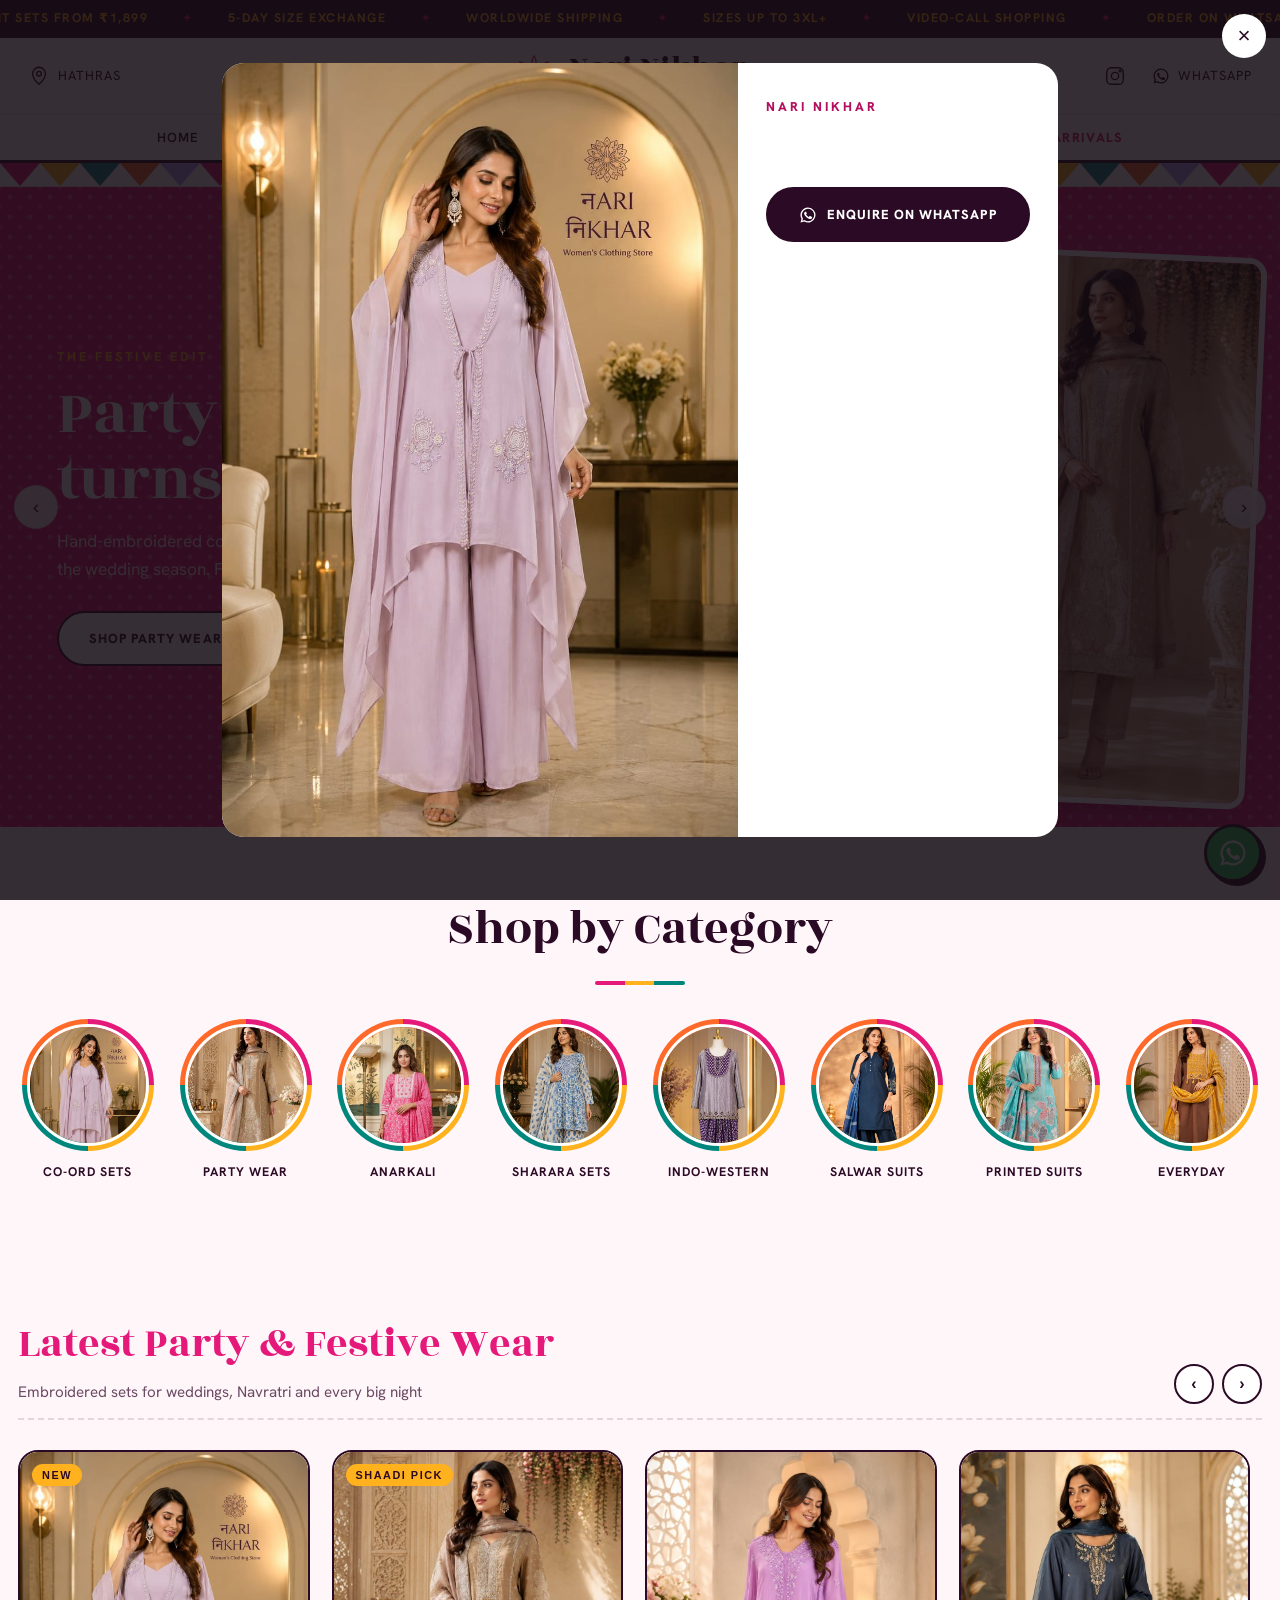
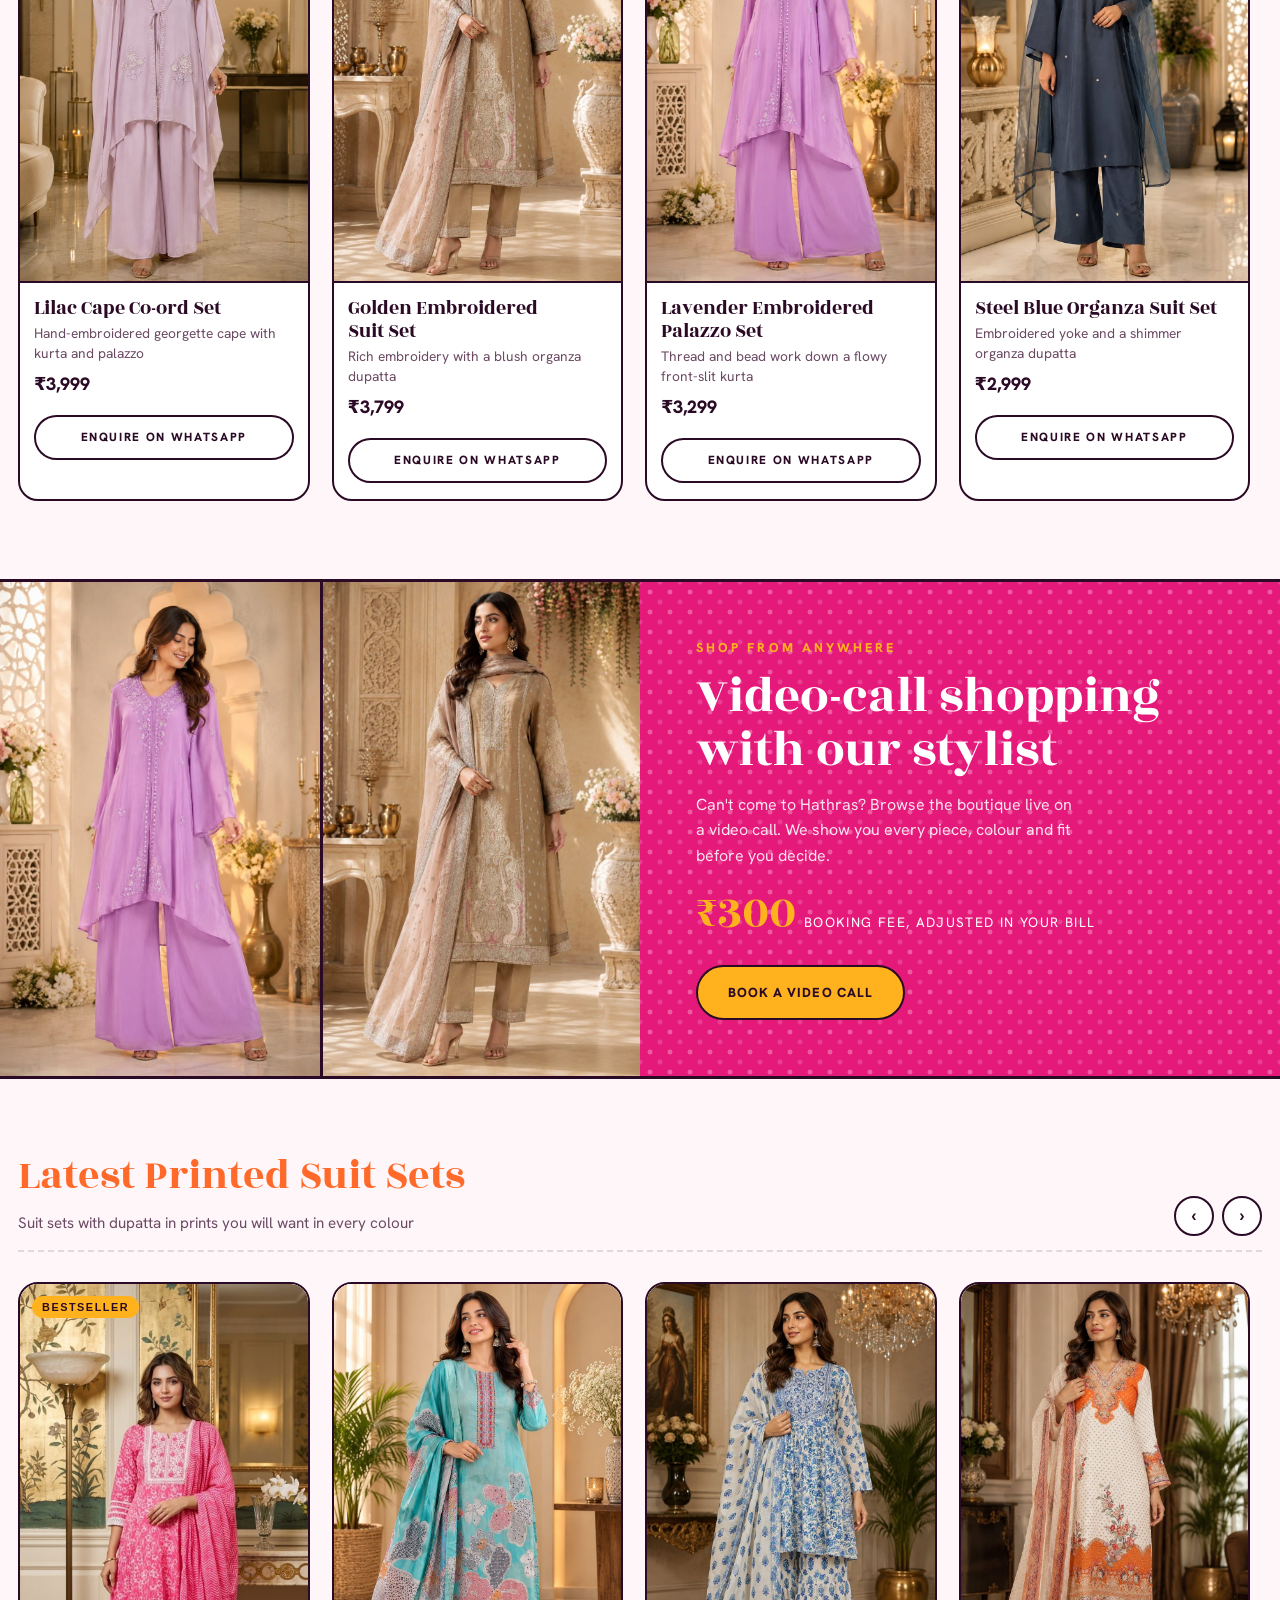
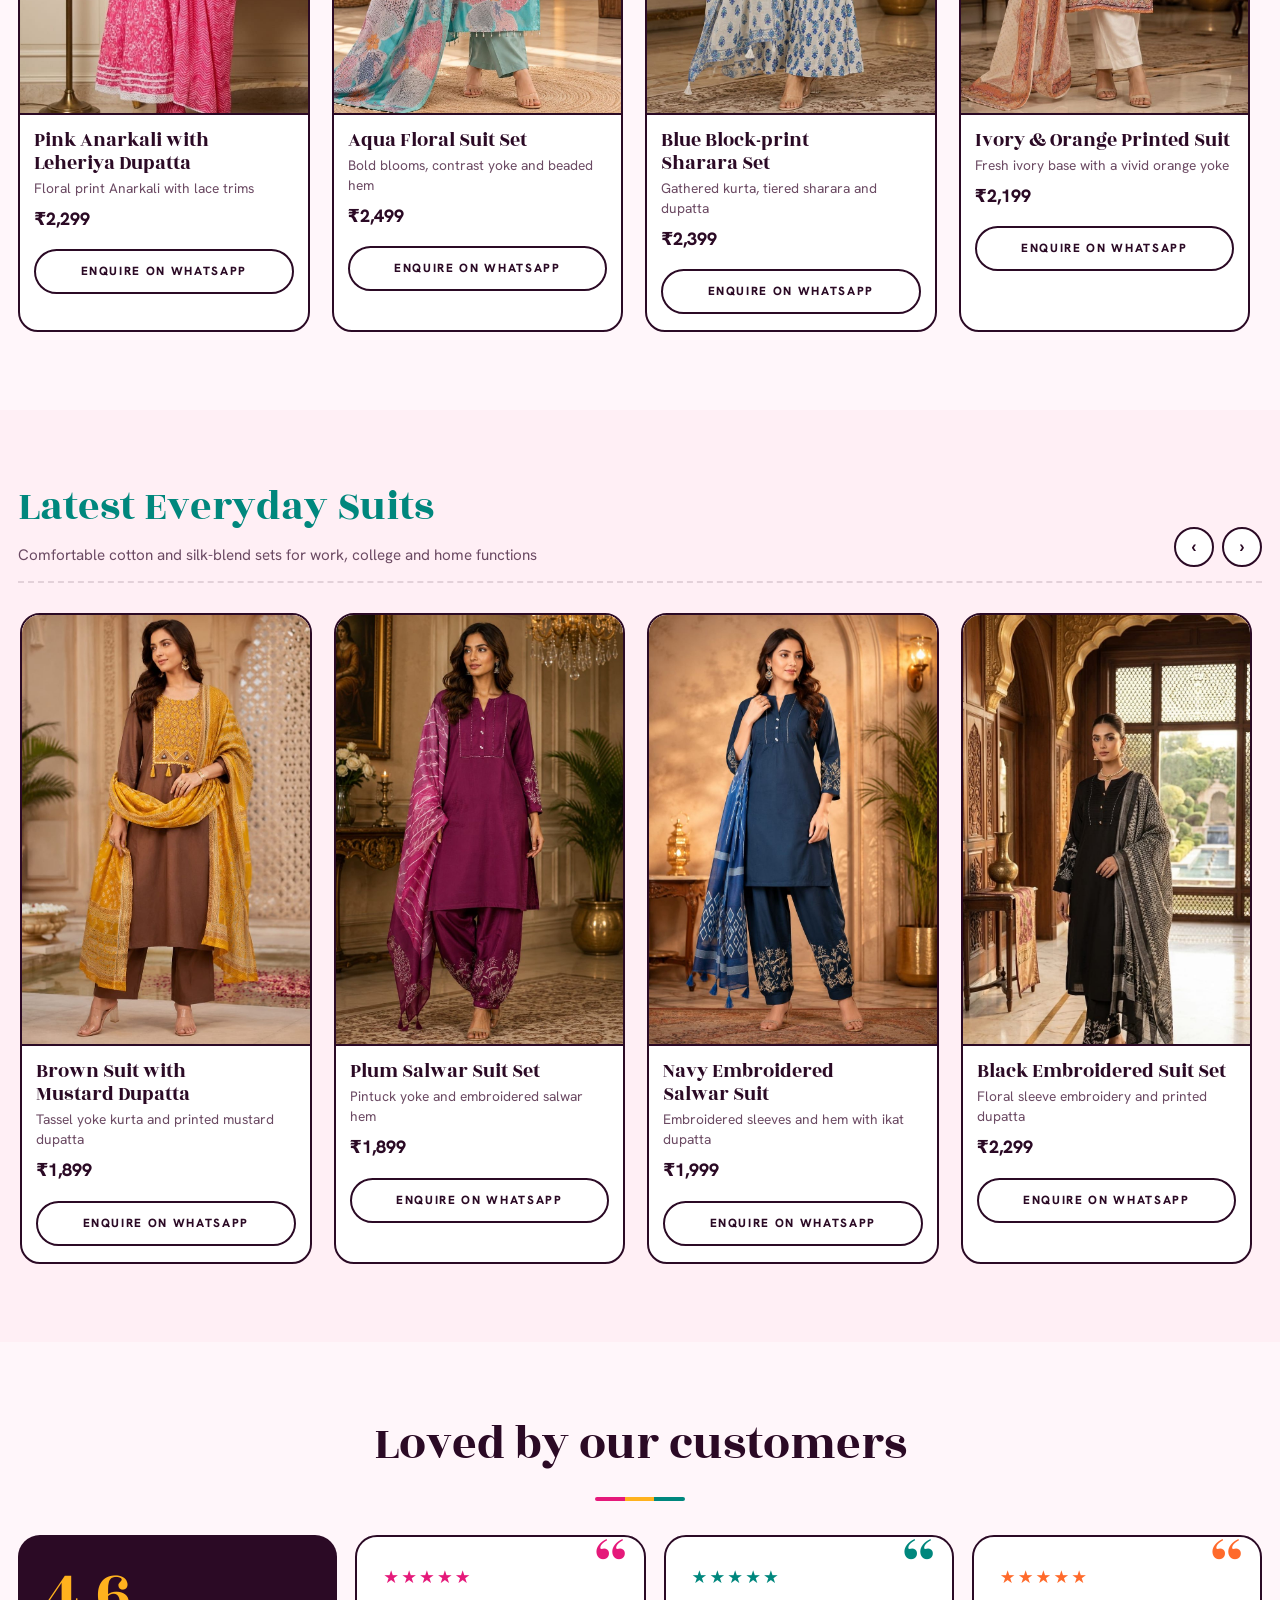
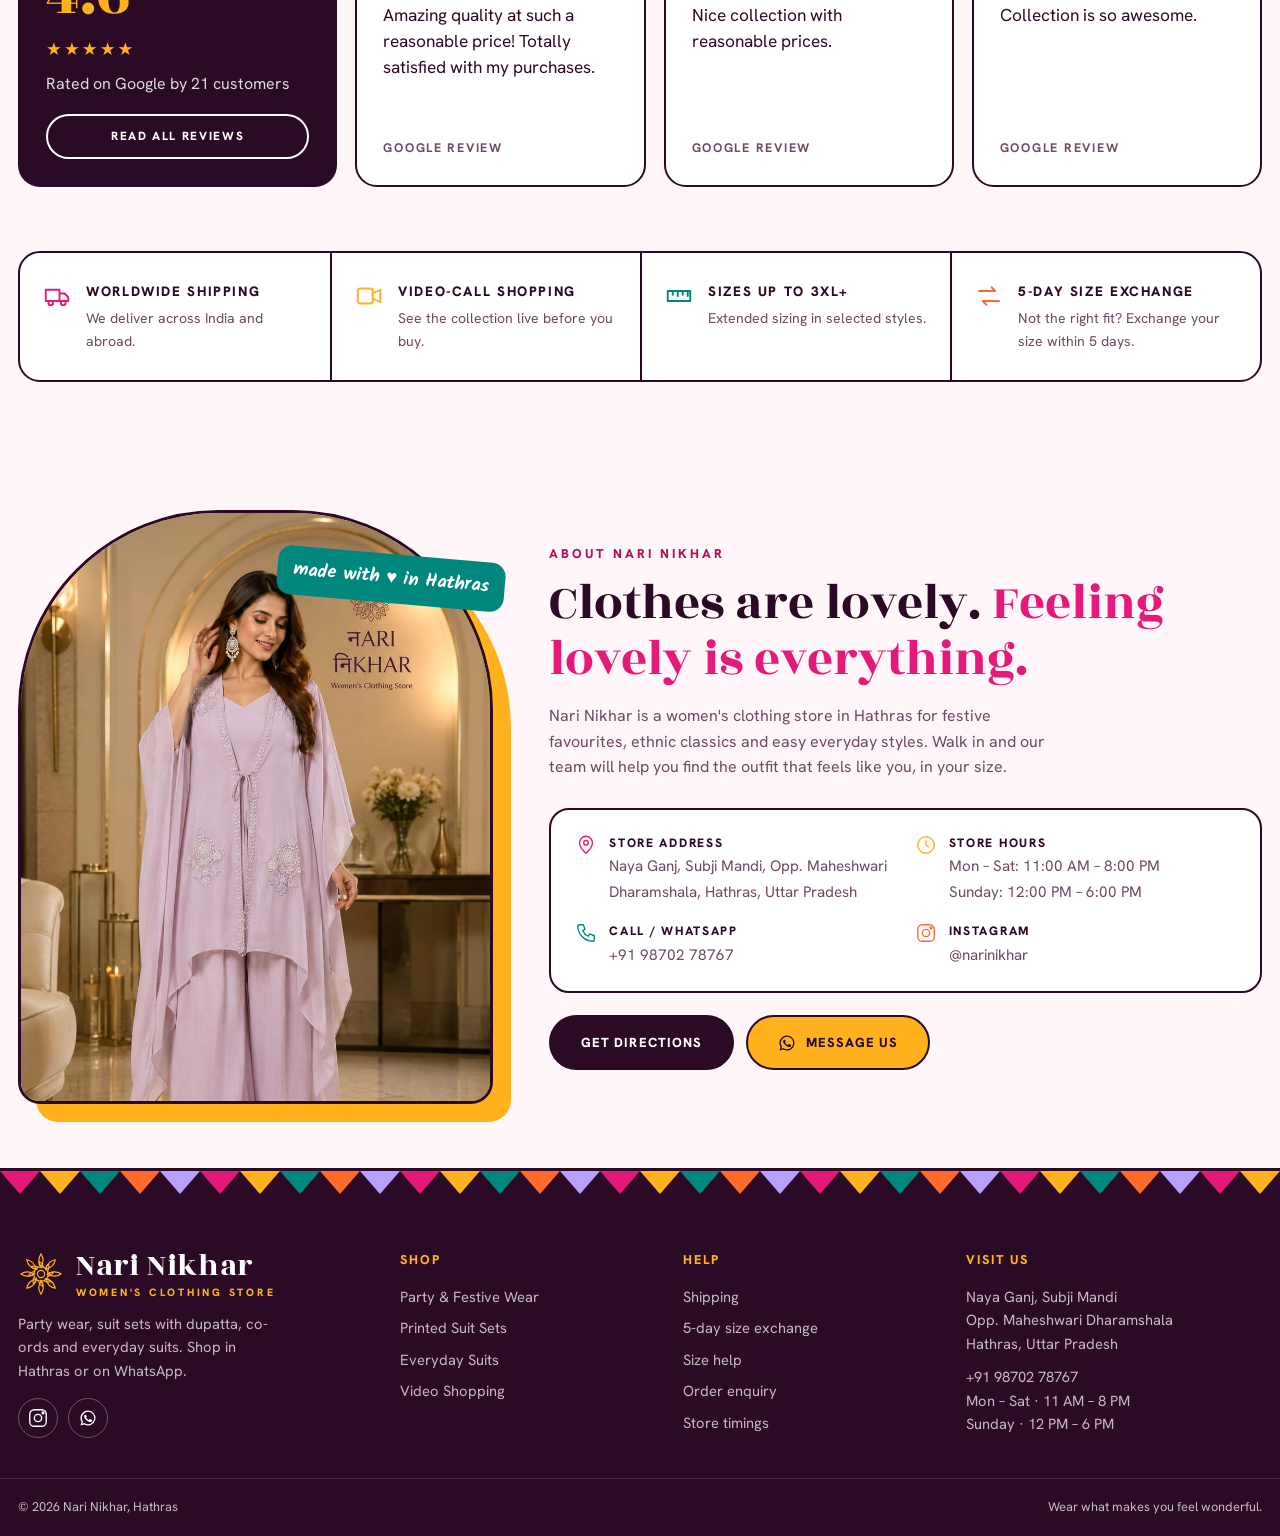
==== commit c66c0d55: "Match store hours to Google: Sunday 12-6 PM Co-Authored-By: Claude Opus 5.5 <noreply@anthropic.com> " ====
--- a/index.html
+++ b/index.html
@@ -637,7 +637,7 @@
    <p>Nari Nikhar is a women's clothing store in Hathras for festive favourites, ethnic classics and easy everyday styles. Walk in and our team will help you find the outfit that feels like you, in your size.</p>
    <div class="visit-card">
     <div class="vi"><svg class="ic" viewBox="0 0 24 24" aria-hidden="true"><path d="M12 21s-7-6.2-7-11.5A7 7 0 0 1 19 9.5C19 14.8 12 21 12 21z"/><circle cx="12" cy="9.5" r="2.5"/></svg><div><b>Store address</b><span>Naya Ganj, Subji Mandi, Opp. Maheshwari Dharamshala, Hathras, Uttar Pradesh</span></div></div>
-    <div class="vi"><svg class="ic" viewBox="0 0 24 24" aria-hidden="true"><circle cx="12" cy="12" r="9"/><path d="M12 7v5l3 2"/></svg><div><b>Open every day</b><span>11:00 AM – 8:00 PM</span></div></div>
+    <div class="vi"><svg class="ic" viewBox="0 0 24 24" aria-hidden="true"><circle cx="12" cy="12" r="9"/><path d="M12 7v5l3 2"/></svg><div><b>Store hours</b><span>Mon – Sat: 11:00 AM – 8:00 PM<br>Sunday: 12:00 PM – 6:00 PM</span></div></div>
     <div class="vi"><svg class="ic" viewBox="0 0 24 24" aria-hidden="true"><path d="M5 3h4l2 5-2.5 1.5a11 11 0 0 0 6 6L16 13l5 2v4a2 2 0 0 1-2 2A17 17 0 0 1 3 5a2 2 0 0 1 2-2z"/></svg><div><b>Call / WhatsApp</b><span>+91 98702 78767</span></div></div>
     <div class="vi"><svg class="ic" viewBox="0 0 24 24" aria-hidden="true"><rect x="3" y="3" width="18" height="18" rx="5"/><circle cx="12" cy="12" r="4"/><circle cx="17.5" cy="6.5" r="1" fill="currentColor"/></svg><div><b>Instagram</b><span>@narinikhar</span></div></div>
    </div>
@@ -662,7 +662,7 @@
   </div>
   <div><h4>Shop</h4><ul><li><a href="#party">Party &amp; Festive Wear</a></li><li><a href="#printed">Printed Suit Sets</a></li><li><a href="#everyday">Everyday Suits</a></li><li><a href="#video">Video Shopping</a></li></ul></div>
   <div><h4>Help</h4><ul><li><a href="https://wa.me/919870278767?text=Hi%20Nari%20Nikhar%21%20Please%20tell%20me%20about%20shipping%20to%20my%20city." target="_blank" rel="noopener">Shipping</a></li><li><a href="https://wa.me/919870278767?text=Hi%20Nari%20Nikhar%21%20I%20would%20like%20to%20exchange%20my%20size." target="_blank" rel="noopener">5-day size exchange</a></li><li><a href="https://wa.me/919870278767?text=Hi%20Nari%20Nikhar%21%20I%20need%20help%20with%20my%20size." target="_blank" rel="noopener">Size help</a></li><li><a href="https://wa.me/919870278767?text=Hi%20Nari%20Nikhar%21%20I%20have%20a%20question%20about%20an%20order." target="_blank" rel="noopener">Order enquiry</a></li><li><a href="#visit">Store timings</a></li></ul></div>
-  <div><h4>Visit us</h4><p>Naya Ganj, Subji Mandi<br>Opp. Maheshwari Dharamshala<br>Hathras, Uttar Pradesh</p><p style="margin-top:10px"><a href="tel:+919870278767">+91 98702 78767</a><br>Open daily · 11 AM – 8 PM</p></div>
+  <div><h4>Visit us</h4><p>Naya Ganj, Subji Mandi<br>Opp. Maheshwari Dharamshala<br>Hathras, Uttar Pradesh</p><p style="margin-top:10px"><a href="tel:+919870278767">+91 98702 78767</a><br>Mon – Sat · 11 AM – 8 PM<br>Sunday · 12 PM – 6 PM</p></div>
  </div>
  <div class="copy"><div class="wrap"><span>© <span data-year>2026</span> Nari Nikhar, Hathras</span><span>Wear what makes you feel wonderful.</span></div></div>
 </footer>
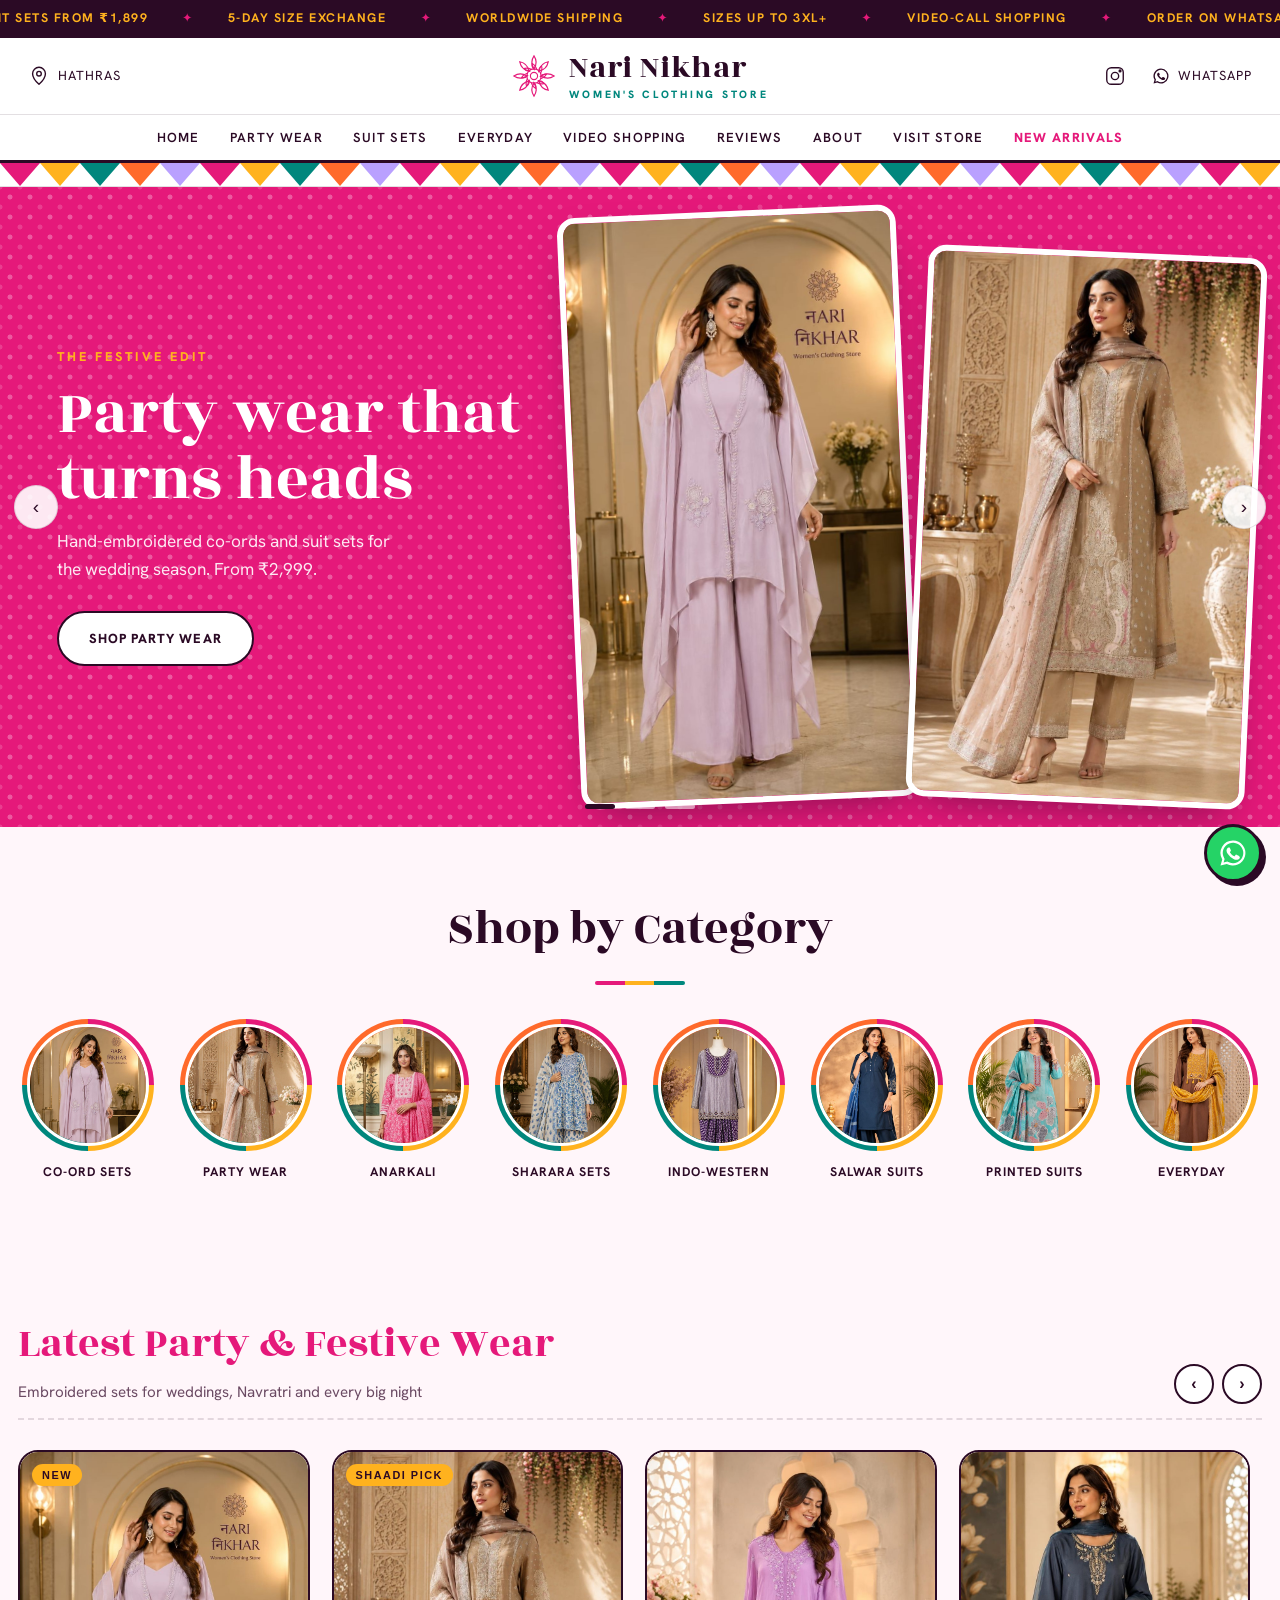
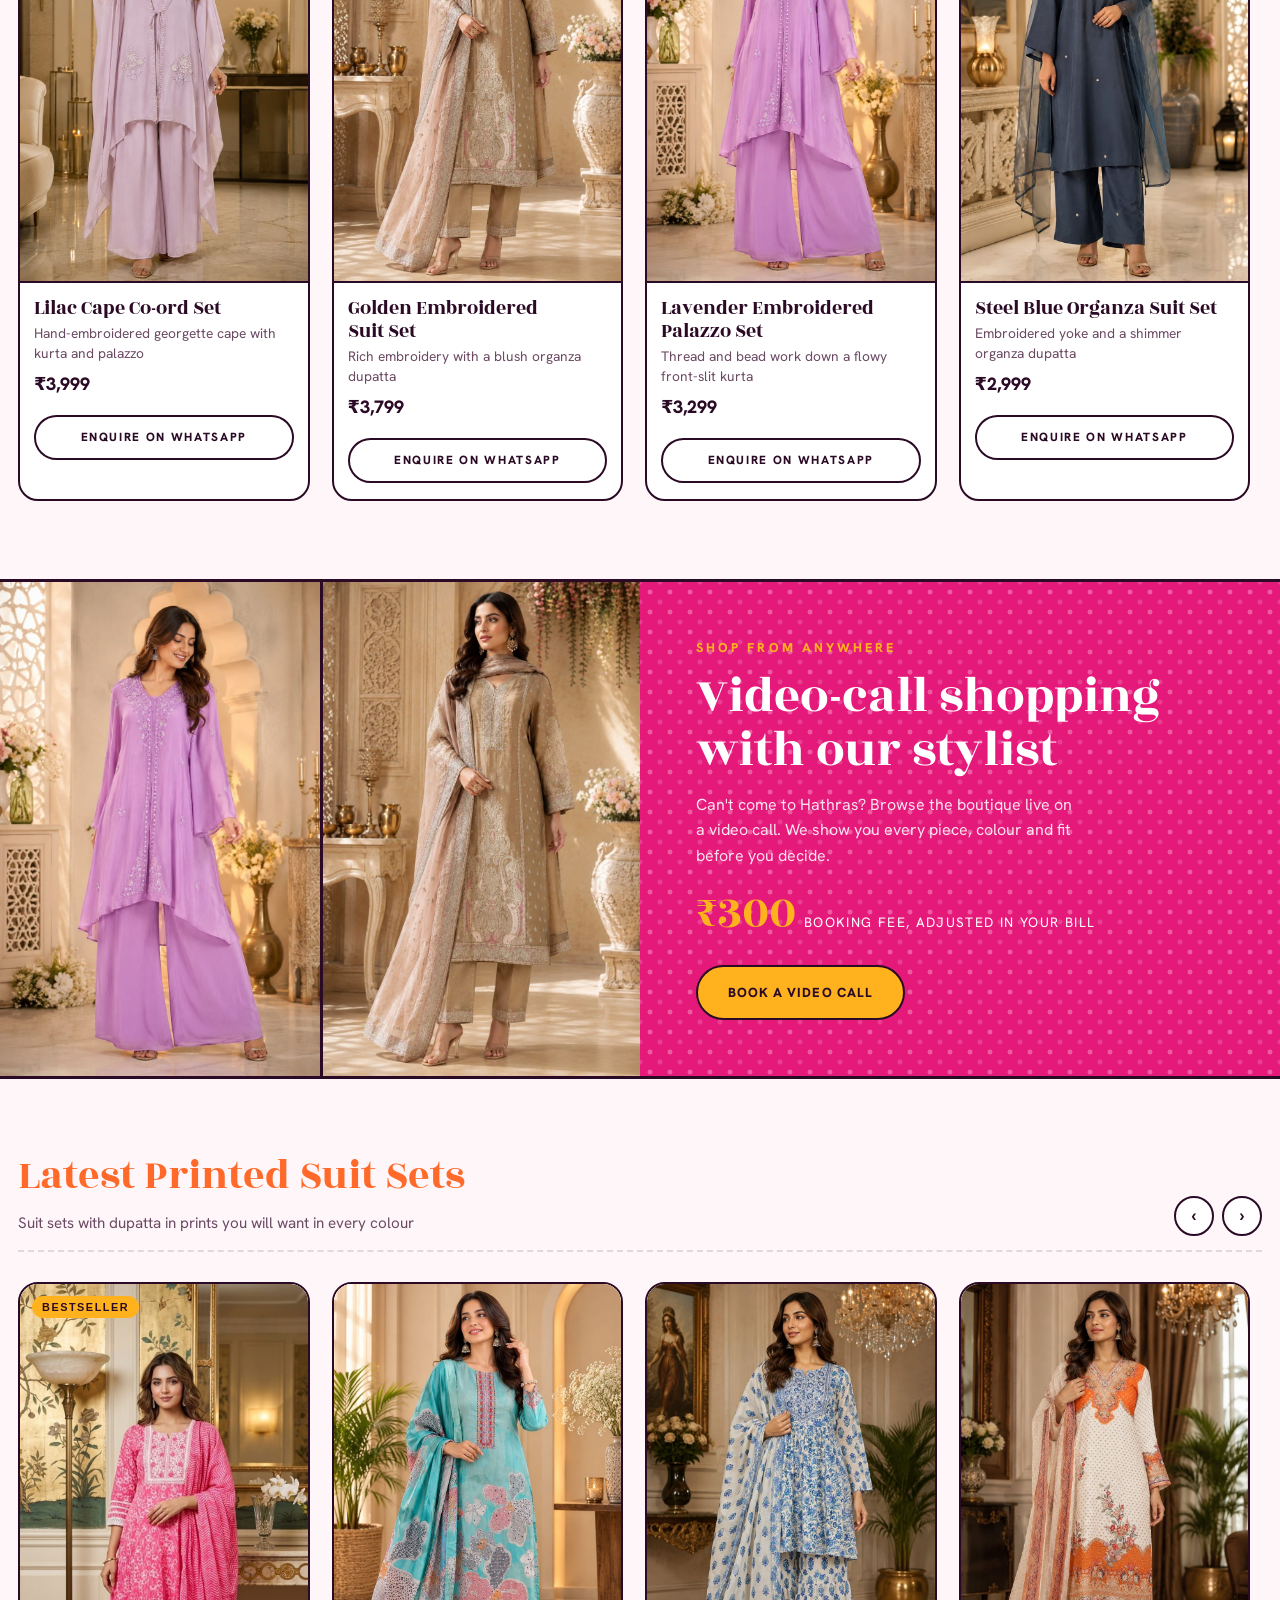
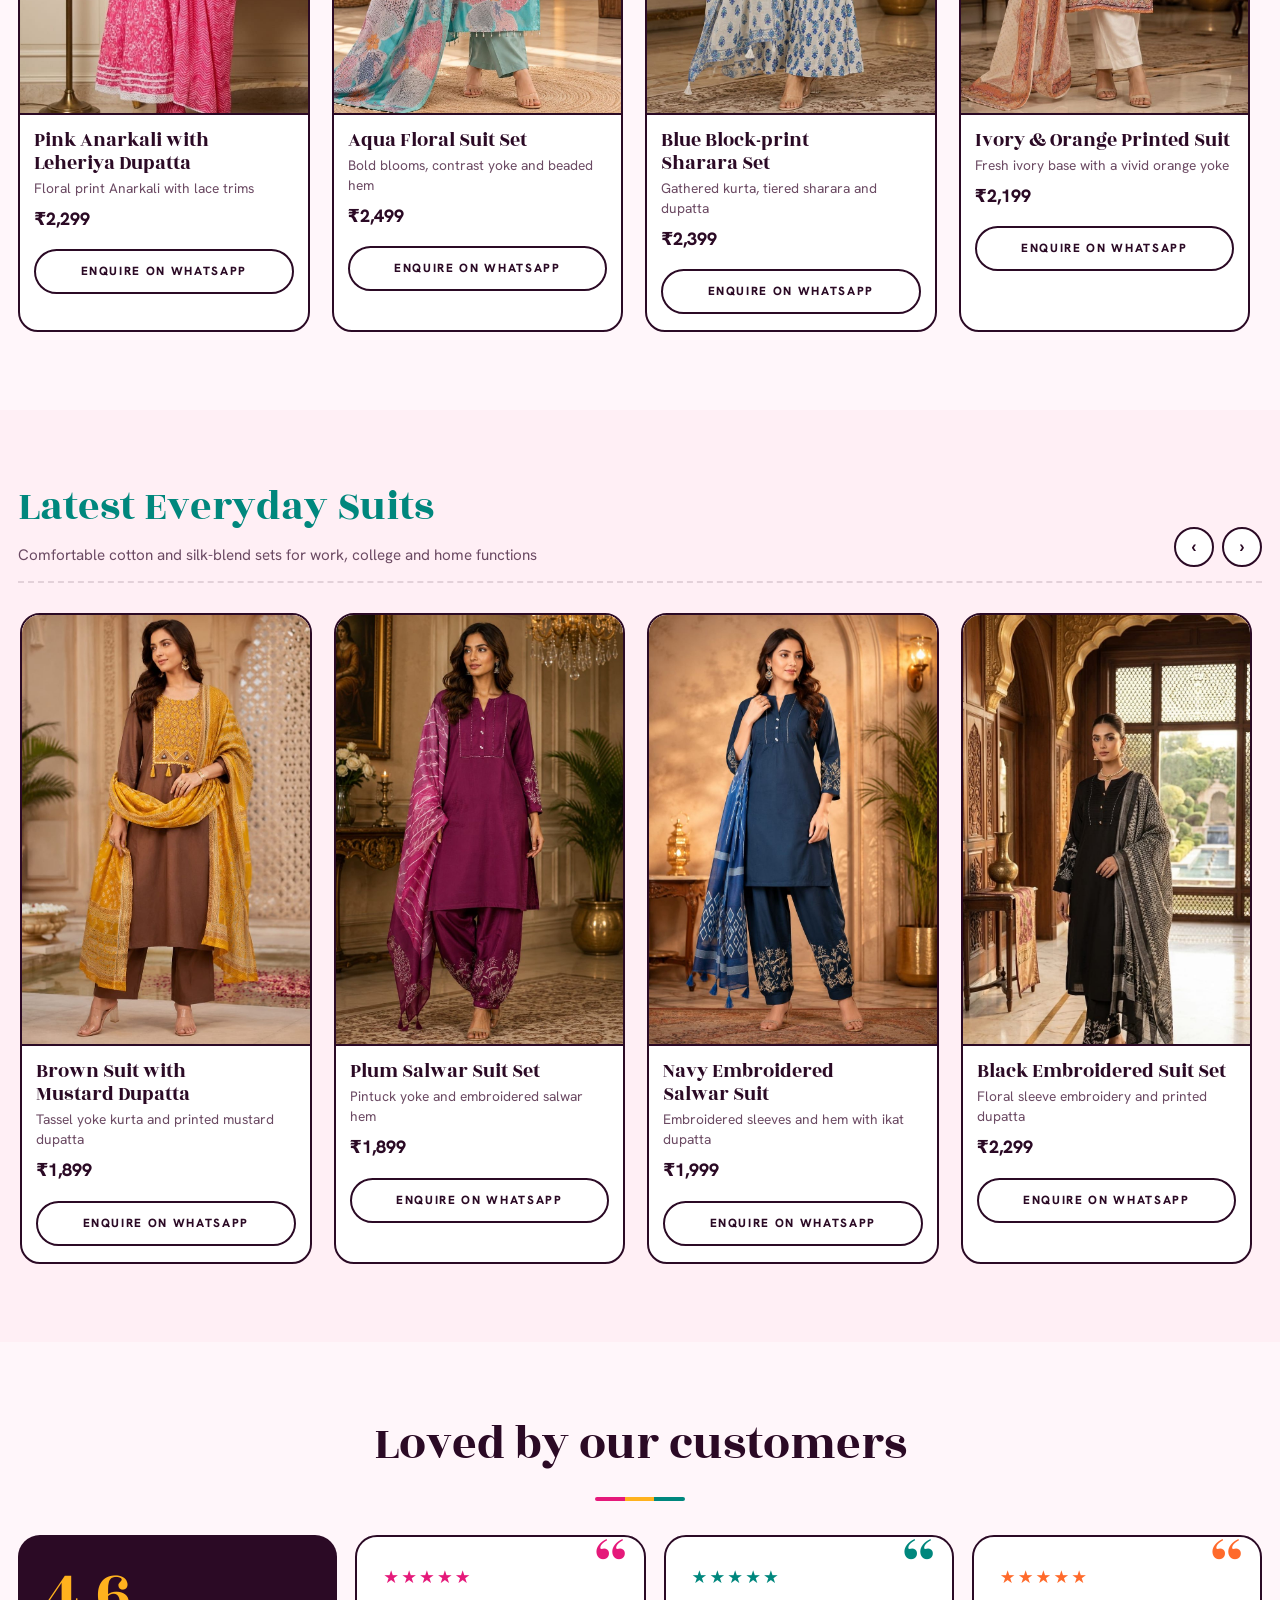
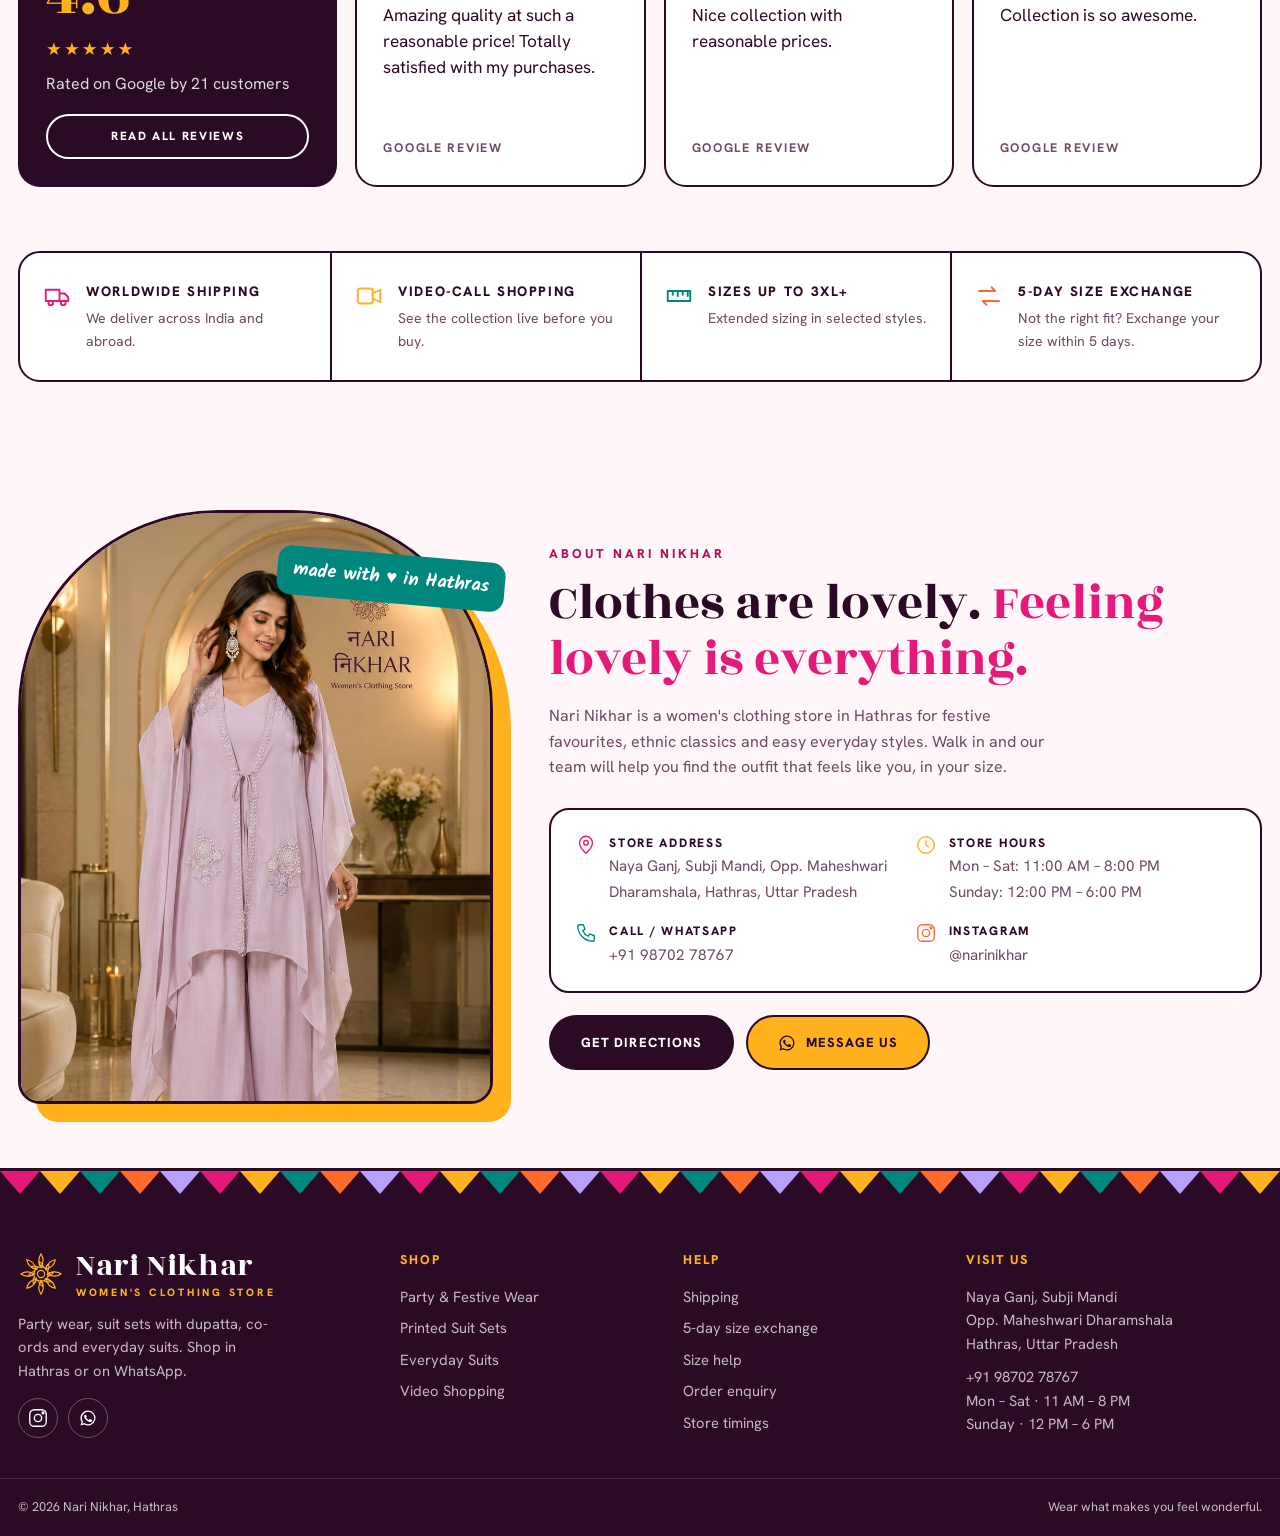
==== commit 22b5c177: "Fix photo pop-up showing on page load Co-Authored-By: Claude Opus 5.5 <noreply@anthropic.com> Claude" ====
--- a/index.html
+++ b/index.html
@@ -175,6 +175,7 @@
 /* WhatsApp float + lightbox */
 .fab{position:fixed;right:calc(18px + env(safe-area-inset-right,0px));bottom:calc(18px + env(safe-area-inset-bottom,0px));z-index:70;width:58px;height:58px;border-radius:50%;background:#25D366;color:#fff;display:grid;place-items:center;box-shadow:0 8px 24px rgba(0,0,0,.25)}
 .fab .wa{width:30px;height:30px}
+[hidden]{display:none!important}
 .lb{position:fixed;inset:0;z-index:90;background:rgba(20,12,19,.86);display:flex;align-items:center;justify-content:center;padding:calc(20px + env(safe-area-inset-top,0px)) max(16px,env(safe-area-inset-right,0px)) calc(20px + env(safe-area-inset-bottom,0px)) max(16px,env(safe-area-inset-left,0px))}
 .lb-box{background:#fff;display:grid;grid-template-columns:auto 320px;max-width:1000px;max-height:100%;overflow:auto}
 .lb-box img{max-height:86vh;width:auto;object-fit:contain}
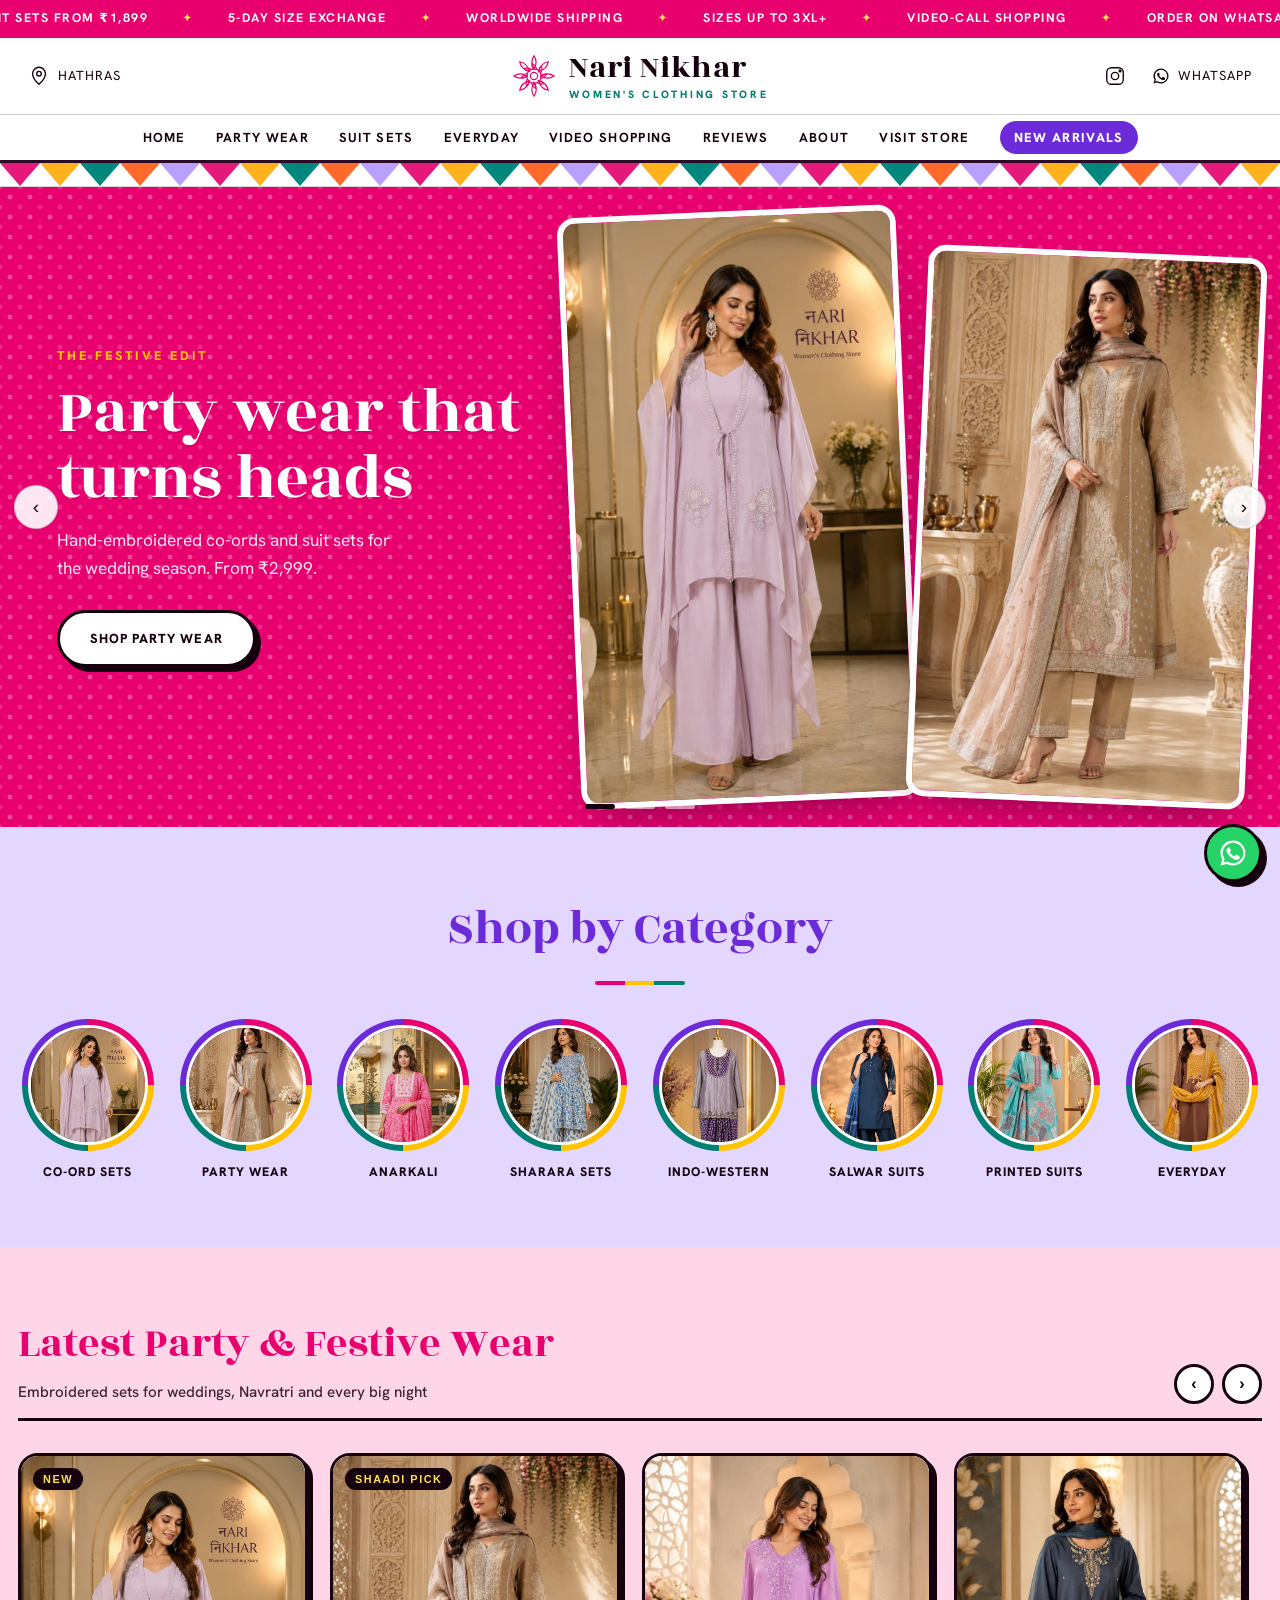
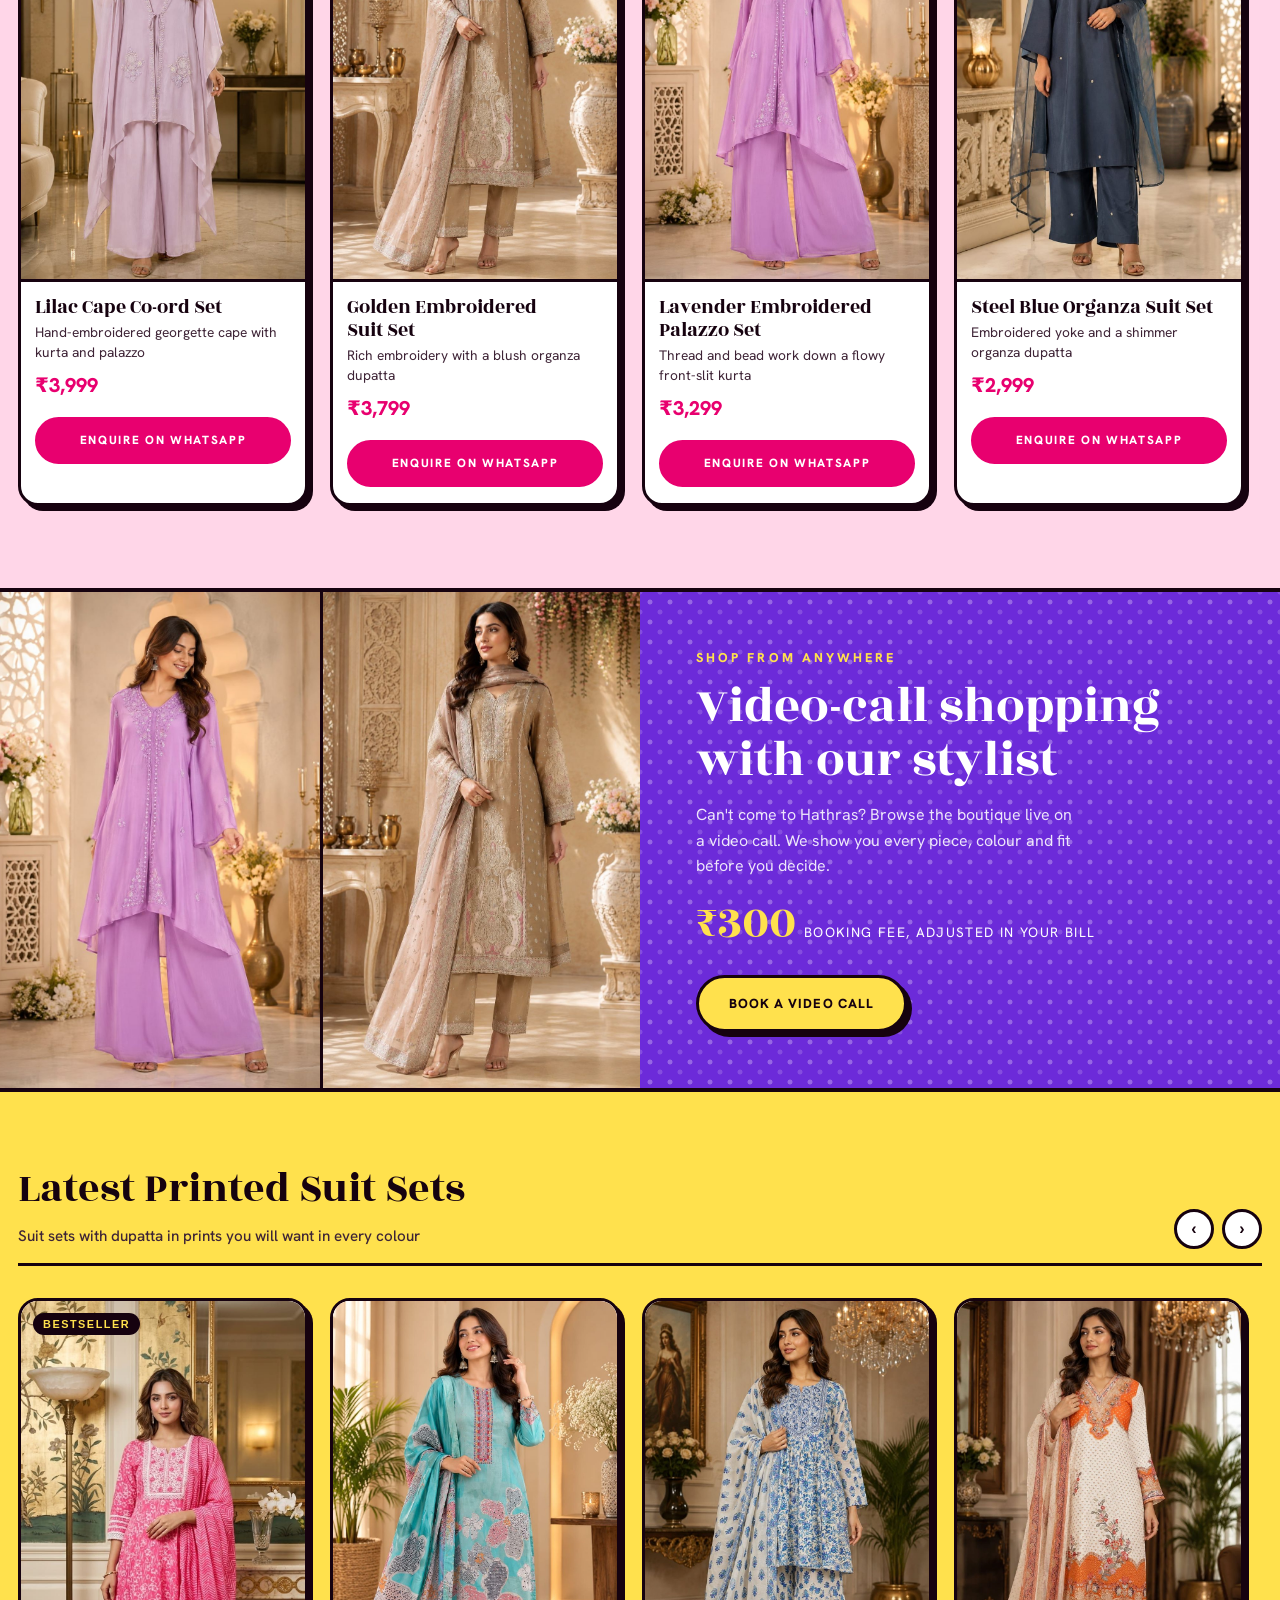
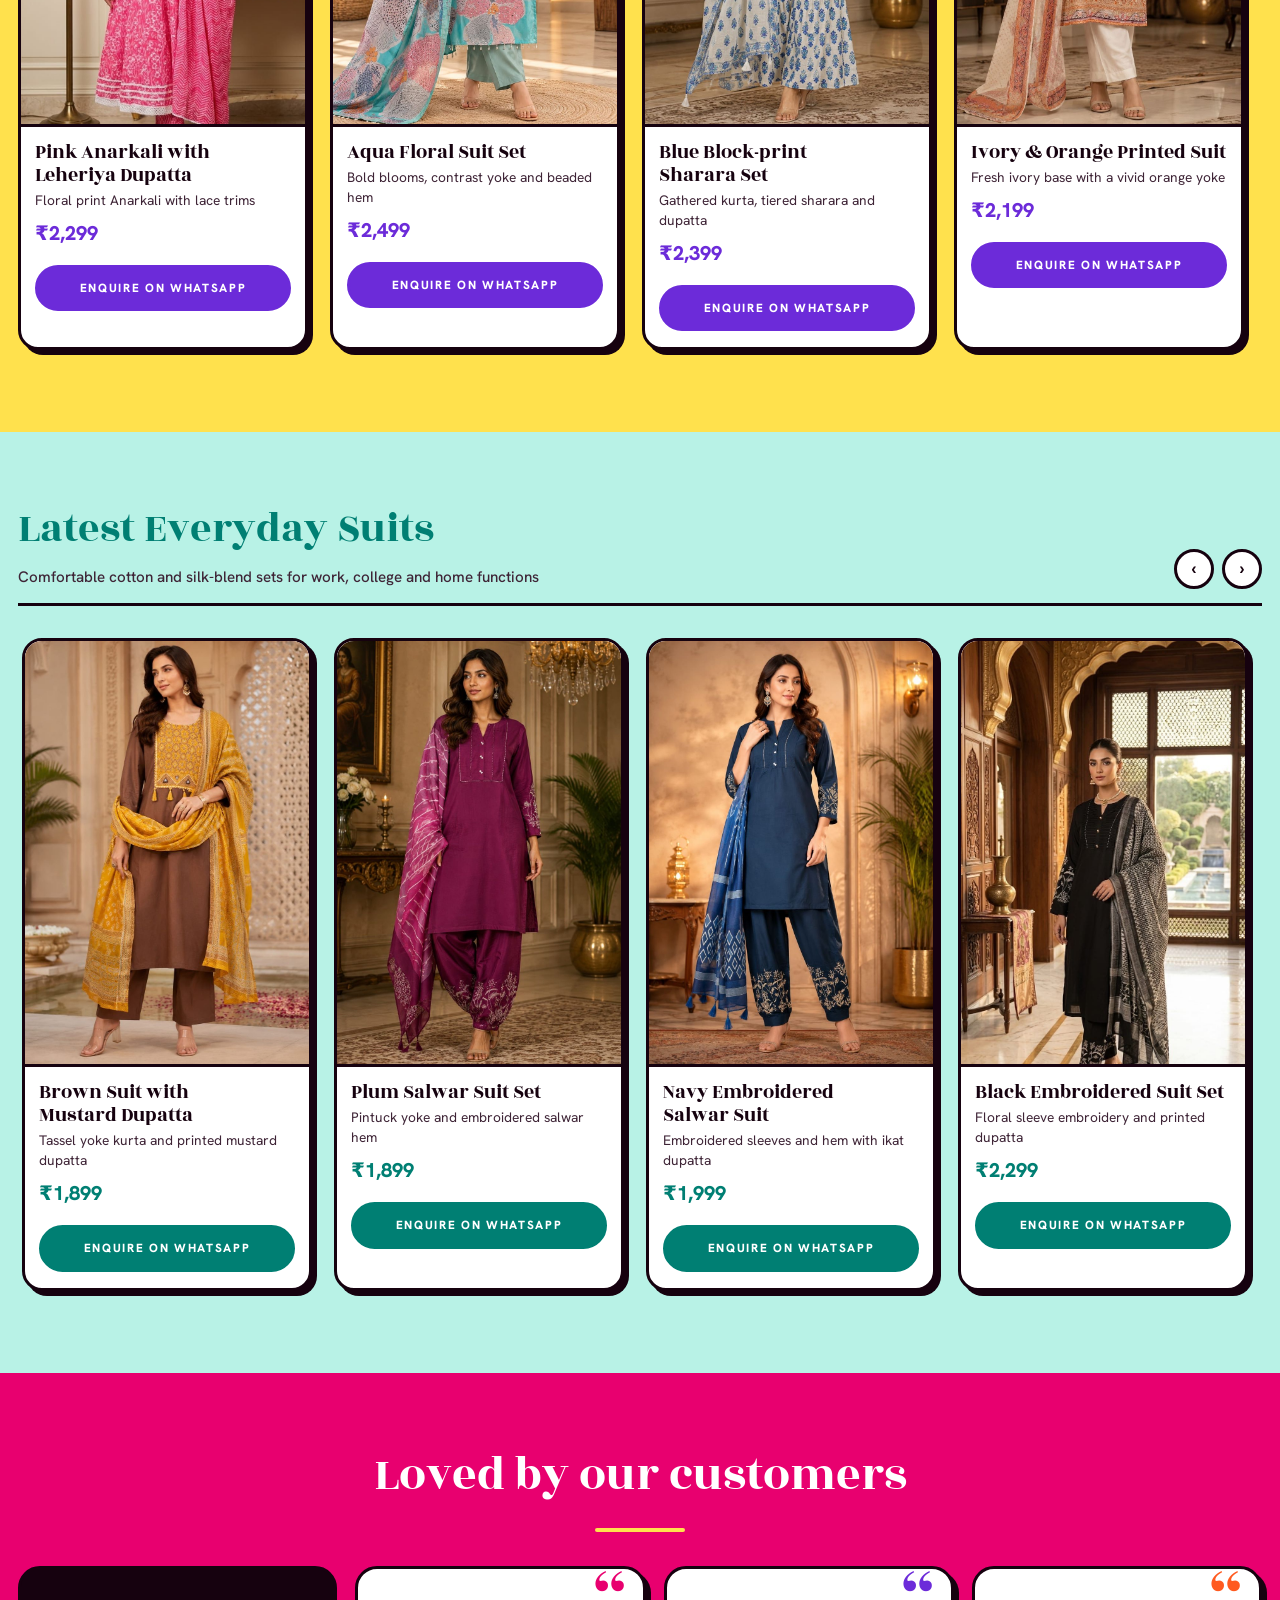
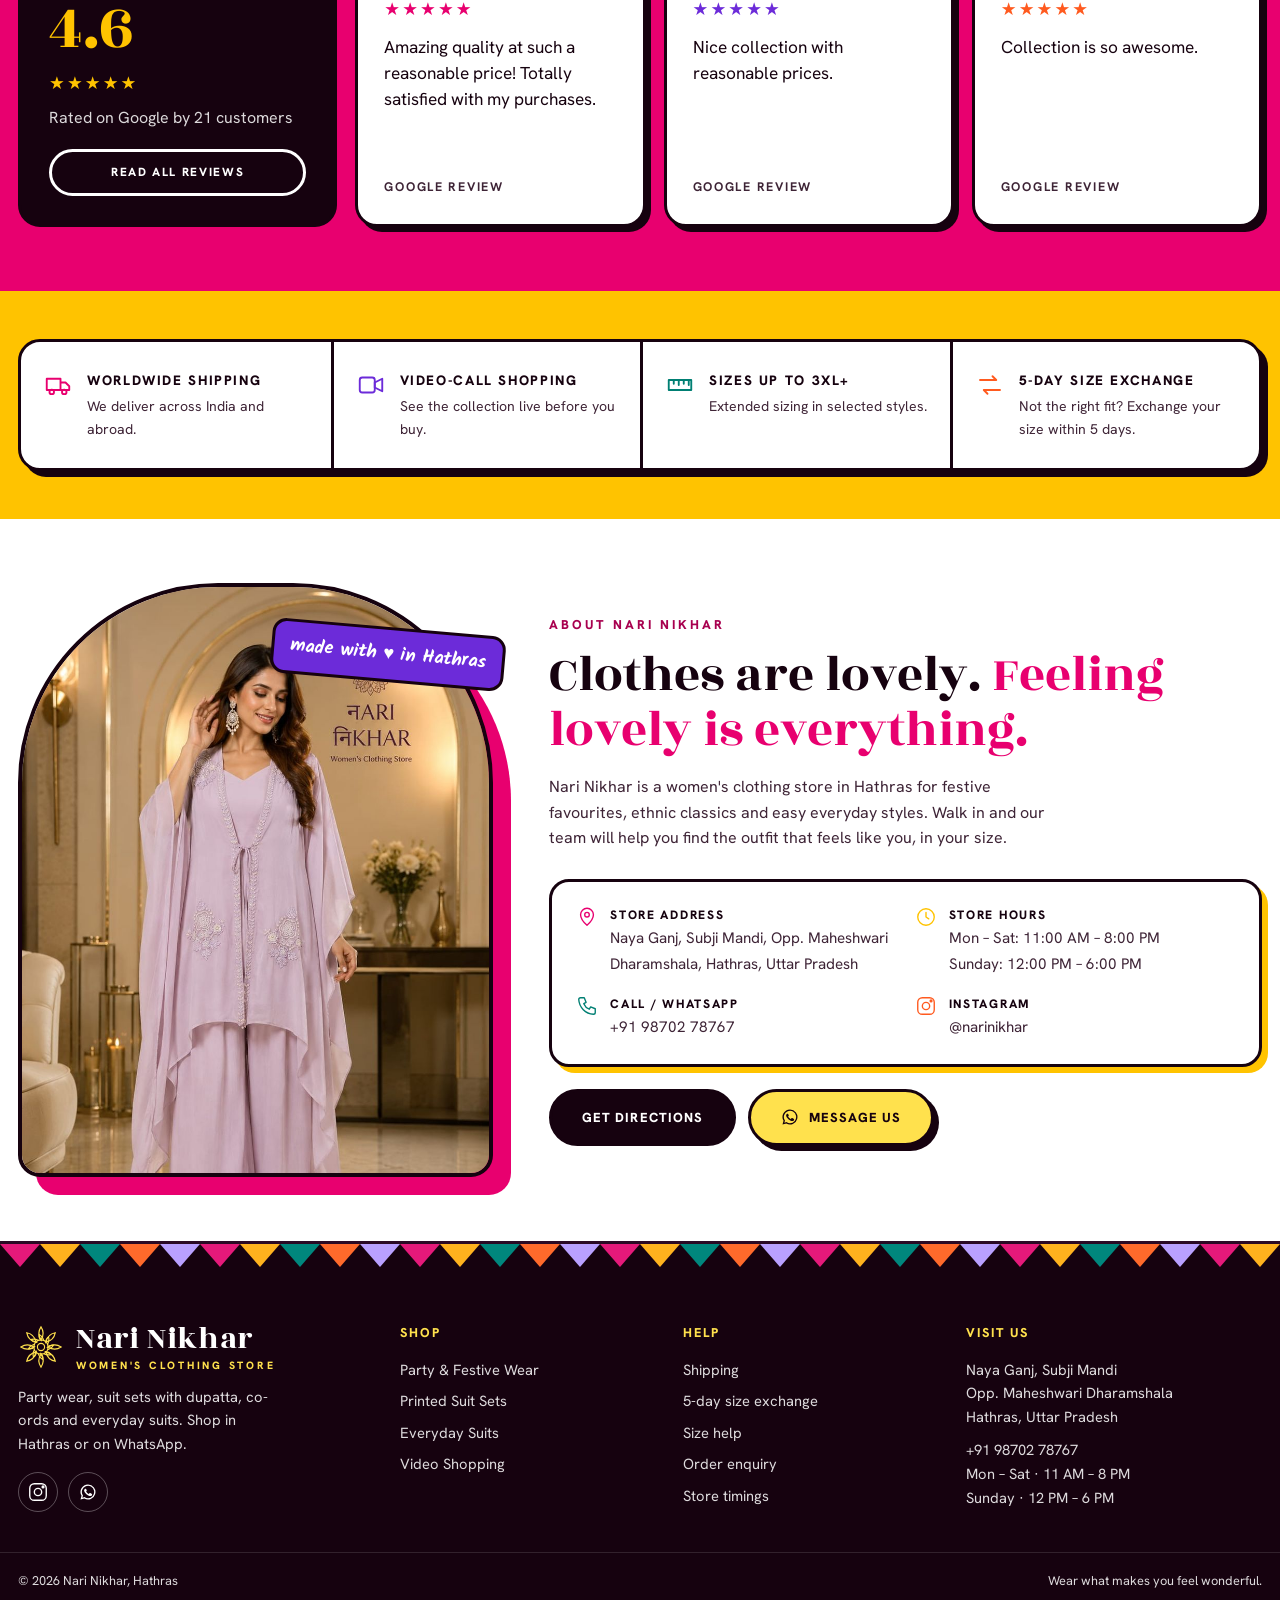
==== commit a3cad72d: "Brighter, higher-contrast colour bands Co-Authored-By: Claude Opus 5.5 <noreply@anthropic.com> Claud" ====
--- a/index.html
+++ b/index.html
@@ -5,7 +5,7 @@
 <meta name="viewport" content="width=device-width, initial-scale=1, viewport-fit=cover">
 <title>Nari Nikhar | Women's Clothing Store, Hathras</title>
 <meta name="description" content="Nari Nikhar, Hathras: party wear, suit sets with dupatta, co-ord sets and everyday suits. Shop in store, on video call or on WhatsApp.">
-<meta name="theme-color" content="#E5197A">
+<meta name="theme-color" content="#E8006F">
 <meta property="og:title" content="Nari Nikhar | Women's Clothing Store, Hathras">
 <meta property="og:description" content="Nari Nikhar, Hathras: party wear, suit sets with dupatta, co-ord sets and everyday suits. Shop in store, on video call or on WhatsApp.">
 <meta property="og:image" content="https://prashanttyagi3112.github.io/narinikhar/images/lilac-cape-coord.jpg">
@@ -176,7 +176,8 @@
 .fab{position:fixed;right:calc(18px + env(safe-area-inset-right,0px));bottom:calc(18px + env(safe-area-inset-bottom,0px));z-index:70;width:58px;height:58px;border-radius:50%;background:#25D366;color:#fff;display:grid;place-items:center;box-shadow:0 8px 24px rgba(0,0,0,.25)}
 .fab .wa{width:30px;height:30px}
 [hidden]{display:none!important}
-.lb{position:fixed;inset:0;z-index:90;background:rgba(20,12,19,.86);display:flex;align-items:center;justify-content:center;padding:calc(20px + env(safe-area-inset-top,0px)) max(16px,env(safe-area-inset-right,0px)) calc(20px + env(safe-area-inset-bottom,0px)) max(16px,env(safe-area-inset-left,0px))}
+.lb.open{display:flex}
+.lb{position:fixed;inset:0;z-index:90;background:rgba(20,12,19,.86);display:none;align-items:center;justify-content:center;padding:calc(20px + env(safe-area-inset-top,0px)) max(16px,env(safe-area-inset-right,0px)) calc(20px + env(safe-area-inset-bottom,0px)) max(16px,env(safe-area-inset-left,0px))}
 .lb-box{background:#fff;display:grid;grid-template-columns:auto 320px;max-width:1000px;max-height:100%;overflow:auto}
 .lb-box img{max-height:86vh;width:auto;object-fit:contain}
 .lb-side{padding:34px 28px;display:flex;flex-direction:column;gap:10px}
@@ -352,6 +353,81 @@
 .rev figcaption{margin-top:auto;font-size:.78rem;letter-spacing:.14em;text-transform:uppercase;color:var(--muted);font-weight:700}
 @media (max-width:1024px){.rev-grid{grid-template-columns:1fr 1fr}}
 @media (max-width:560px){.rev-grid{grid-template-columns:1fr}}
+
+/* ---- bright, high-contrast pass ---- */
+:root{--bg:#FFFFFF;--ink:#16020F;--muted:#3E2436;--line:rgba(22,2,15,.18);
+  --rose:#E8006F;--plum:#E8006F;--plum-2:#A8004F;--marigold:#FFC300;--gold:#FFC300;--kesar:#FF5A1F;--peacock:#007F73;--violet:#6C2BD9;--sun:#FFE14D;--mint:#B8F2E6;--lilac:#E4D7FF;--pinkwash:#FFD6E8}
+body{background:var(--bg);color:var(--ink)}
+.strip{background:var(--rose);color:#fff}
+.strip span+span::before{color:var(--sun)}
+nav.main a{color:var(--ink);font-weight:700}
+nav.main a.hot{color:#fff;background:var(--violet);padding:6px 14px;border-radius:999px;margin-block:6px}
+nav.main a.hot::after{display:none}
+/* hero colours: deeper and brighter */
+.slide.s-plum{background-color:var(--rose)}
+.slide.s-rose{background-color:var(--marigold)}
+.slide.s-sage{background-color:var(--violet)}
+.slide.s-sage .kicker{color:var(--sun)}
+.slide.s-rose h2,.slide.s-rose h1{color:var(--ink)}
+.slide.s-rose p{color:var(--ink)}
+.slide h1,.slide h2{text-shadow:0 2px 0 rgba(0,0,0,.08)}
+.slide .btn{border-width:3px;box-shadow:5px 5px 0 var(--ink)}
+.slide .btn:hover{box-shadow:7px 7px 0 var(--ink)}
+/* colour bands */
+.cats{background:var(--lilac)}
+.cats .sec-head h2{color:var(--violet)}
+.circles span{color:var(--ink);font-weight:800}
+.circles .ring{padding:6px;background:conic-gradient(var(--rose) 0 25%,var(--marigold) 0 50%,var(--peacock) 0 75%,var(--violet) 0)}
+#party{background:var(--pinkwash)}
+#printed{background:var(--sun)}
+#everyday{background:var(--mint)}
+#party .row-head h2{color:var(--rose)}
+#printed .row-head h2{color:var(--ink)}
+#everyday .row-head h2{color:var(--peacock)}
+.row-head{border-bottom:3px solid var(--ink)}
+.row-head p{color:var(--muted);font-weight:500}
+#party .prod{--c:var(--rose)} #printed .prod{--c:var(--violet)} #everyday .prod{--c:var(--peacock)}
+.prod{border-width:3px;box-shadow:5px 5px 0 var(--ink)}
+.prod:hover{box-shadow:9px 9px 0 var(--c)}
+.prod-img{border-bottom-width:3px}
+.prod-info h3{color:var(--ink)}
+.prod-desc{color:var(--muted)}
+.price{color:var(--c);font-size:1.25rem}
+.badge{background:var(--ink);color:var(--sun)}
+.btn-line{border-width:3px;background:var(--c);border-color:var(--c);color:#fff}
+.btn-line:hover{background:var(--ink);border-color:var(--ink);color:#fff}
+.row-ctrl button{border-width:3px;background:#fff}
+.prods{padding:6px 14px 18px 4px}
+/* promo */
+.promo{background-color:var(--violet);border-block:4px solid var(--ink)}
+.promo-copy .kicker,.fee{color:var(--sun)}
+.btn.light{background:var(--sun);color:var(--ink);border:3px solid var(--ink);box-shadow:5px 5px 0 var(--ink)}
+/* reviews */
+.reviews{background:var(--rose)}
+.reviews .sec-head h2{color:#fff}
+.reviews .sec-head .rule{background:var(--sun)}
+.rev-score{background:var(--ink);border:3px solid var(--ink)}
+.rev{border-width:3px;box-shadow:5px 5px 0 var(--ink)}
+.rev:nth-child(2){--c:var(--rose)}.rev:nth-child(3){--c:var(--violet)}.rev:nth-child(4){--c:var(--kesar)}
+/* features */
+.feats-band{background:var(--marigold);padding-block:48px}
+.features{border-width:3px;box-shadow:6px 6px 0 var(--ink)}
+.feat+.feat{border-left-width:3px}
+.feat p{color:var(--muted)}
+.feat:nth-child(2) .ic{color:var(--violet)}
+/* about */
+.about-pic::after{background:var(--rose)}
+.about-pic img{border-width:4px}
+.about-pic .sticker{background:var(--violet);border:3px solid var(--ink)}
+.about p{color:var(--muted)}
+.visit-card{border-width:3px;box-shadow:6px 6px 0 var(--marigold)}
+.vi span{color:var(--muted)}
+.btn{border-width:3px}
+/* footer */
+footer{background:var(--ink);color:rgba(255,255,255,.86)}
+footer h4,footer .mandala,footer .logo-sub{color:var(--sun)}
+.fab{box-shadow:5px 5px 0 var(--ink)}
+@media (max-width:560px){.prod{box-shadow:4px 4px 0 var(--ink)}.feats-band{padding-block:36px}}
 </style>
 </head>
 <body>
@@ -408,7 +484,7 @@
  <div class="dots"><button type="button" aria-label="Show slide 1" aria-current="true"></button><button type="button" aria-label="Show slide 2" aria-current="false"></button><button type="button" aria-label="Show slide 3" aria-current="false"></button></div>
 </section>
 
-<section class="sec">
+<section class="sec cats">
  <div class="wrap">
   <div class="sec-head"><h2>Shop by Category</h2><span class="rule"></span></div>
   <ul class="circles">
@@ -618,7 +694,7 @@
  </div>
 </section>
 
-<section class="sec" style="padding-block:0 64px">
+<section class="sec feats-band">
  <div class="wrap">
   <div class="features">
    <div class="feat"><svg class="ic" viewBox="0 0 24 24" aria-hidden="true"><path d="M3 7h11v9H3zM14 10h4l3 3v3h-7z"/><circle cx="7" cy="17.5" r="1.8"/><circle cx="17" cy="17.5" r="1.8"/></svg><div><h3>Worldwide shipping</h3><p>We deliver across India and abroad.</p></div></div>
@@ -703,12 +779,12 @@
  var lb=document.getElementById('lb'),li=document.getElementById('lbImg'),lt=document.getElementById('lbTitle'),ld=document.getElementById('lbDesc'),lw=document.getElementById('lbWa'),last;
  function open(slug){var p=P[slug];last=document.activeElement;li.src='images/'+slug+'.jpg';li.alt=p[0];lt.textContent=p[0];ld.textContent=p[1];document.getElementById('lbPrice').textContent=p[2];
   lw.href='https://wa.me/'+WA+'?text='+encodeURIComponent('Hi Nari Nikhar! I would like to order the '+p[0]+' ('+p[2]+') from your website. Is it available in my size?');
-  lb.hidden=false;document.body.style.overflow='hidden';document.getElementById('lbClose').focus()}
- function close(){lb.hidden=true;document.body.style.overflow='';if(last)last.focus()}
+  lb.hidden=false;lb.classList.add('open');document.body.style.overflow='hidden';document.getElementById('lbClose').focus()}
+ function close(){lb.hidden=true;lb.classList.remove('open');document.body.style.overflow='';if(last)last.focus()}
  document.querySelectorAll('[data-zoom]').forEach(function(b){b.addEventListener('click',function(){open(b.dataset.zoom)})});
  document.getElementById('lbClose').addEventListener('click',close);
  lb.addEventListener('click',function(e){if(e.target===lb)close()});
- document.addEventListener('keydown',function(e){if(e.key==='Escape'&&!lb.hidden)close()});
+ document.addEventListener('keydown',function(e){if(e.key==='Escape'&&lb.classList.contains('open'))close()});
 })();
 </script>
 </body>
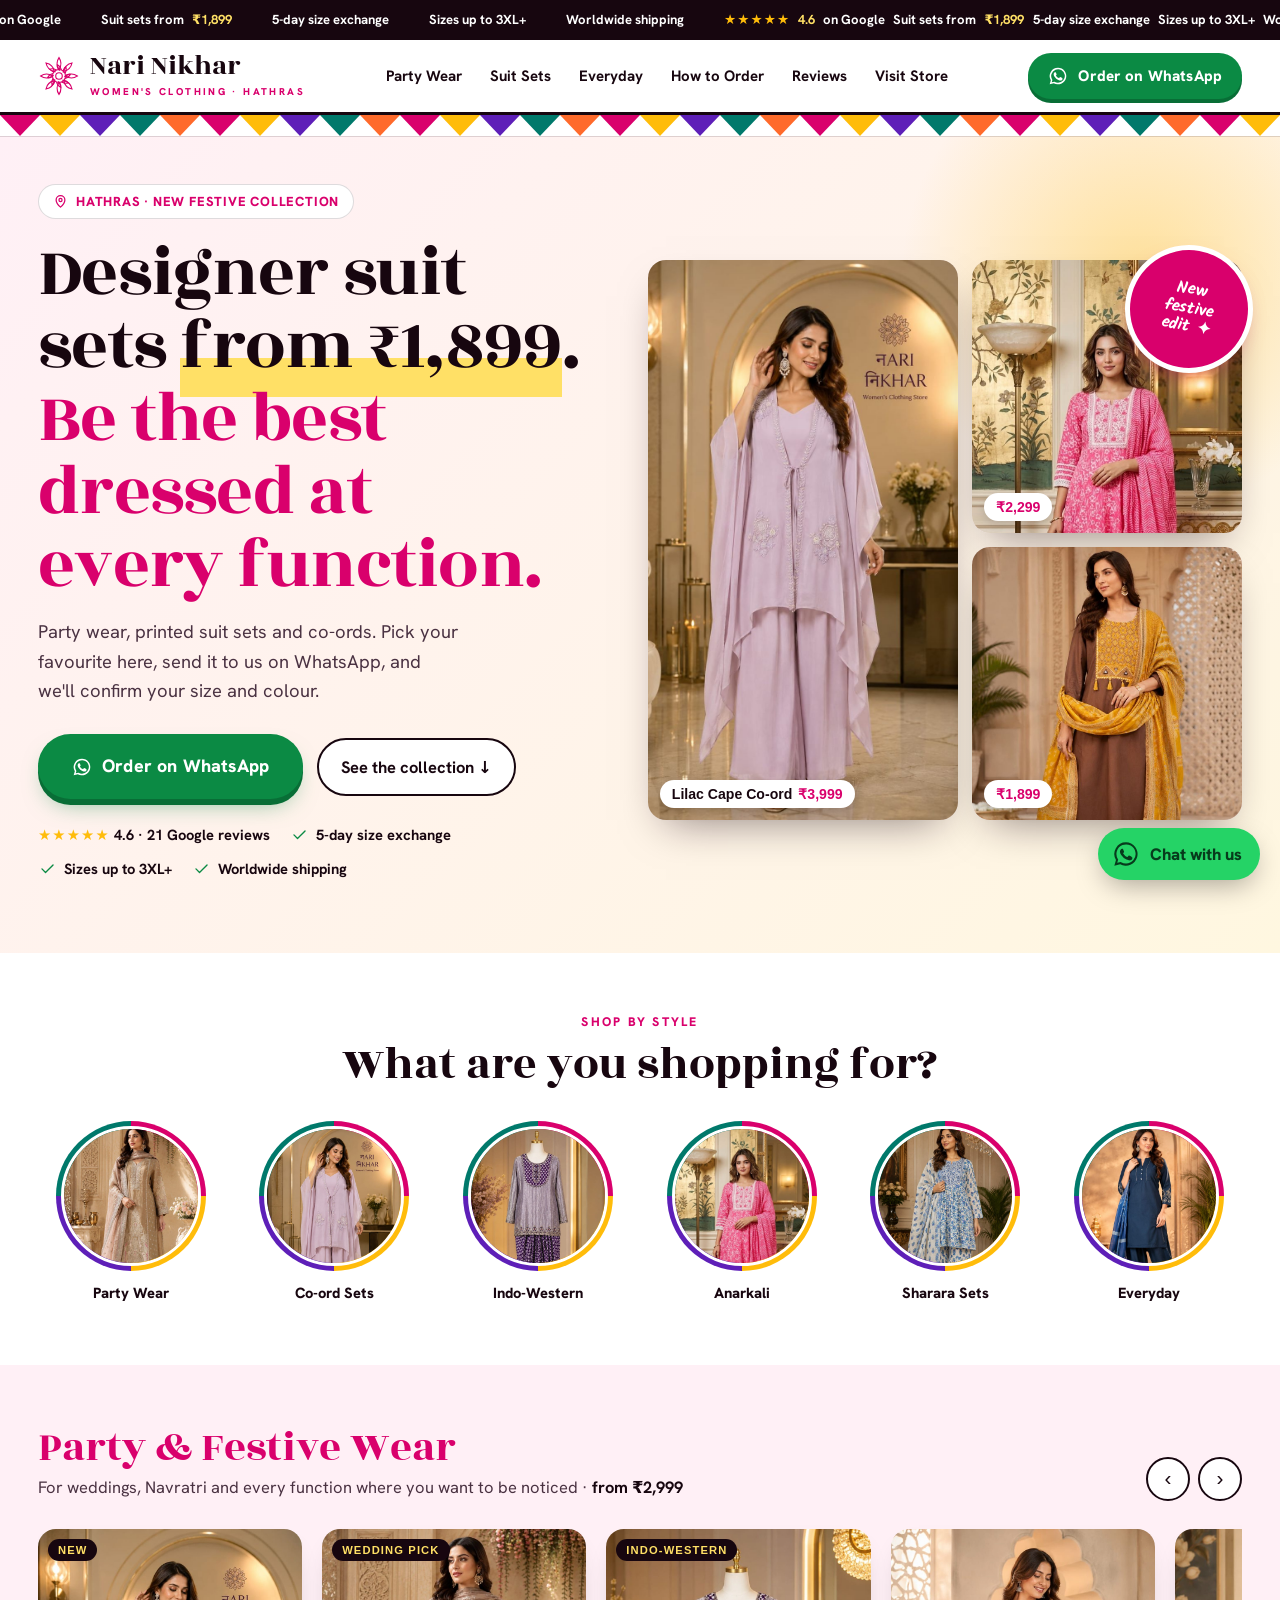
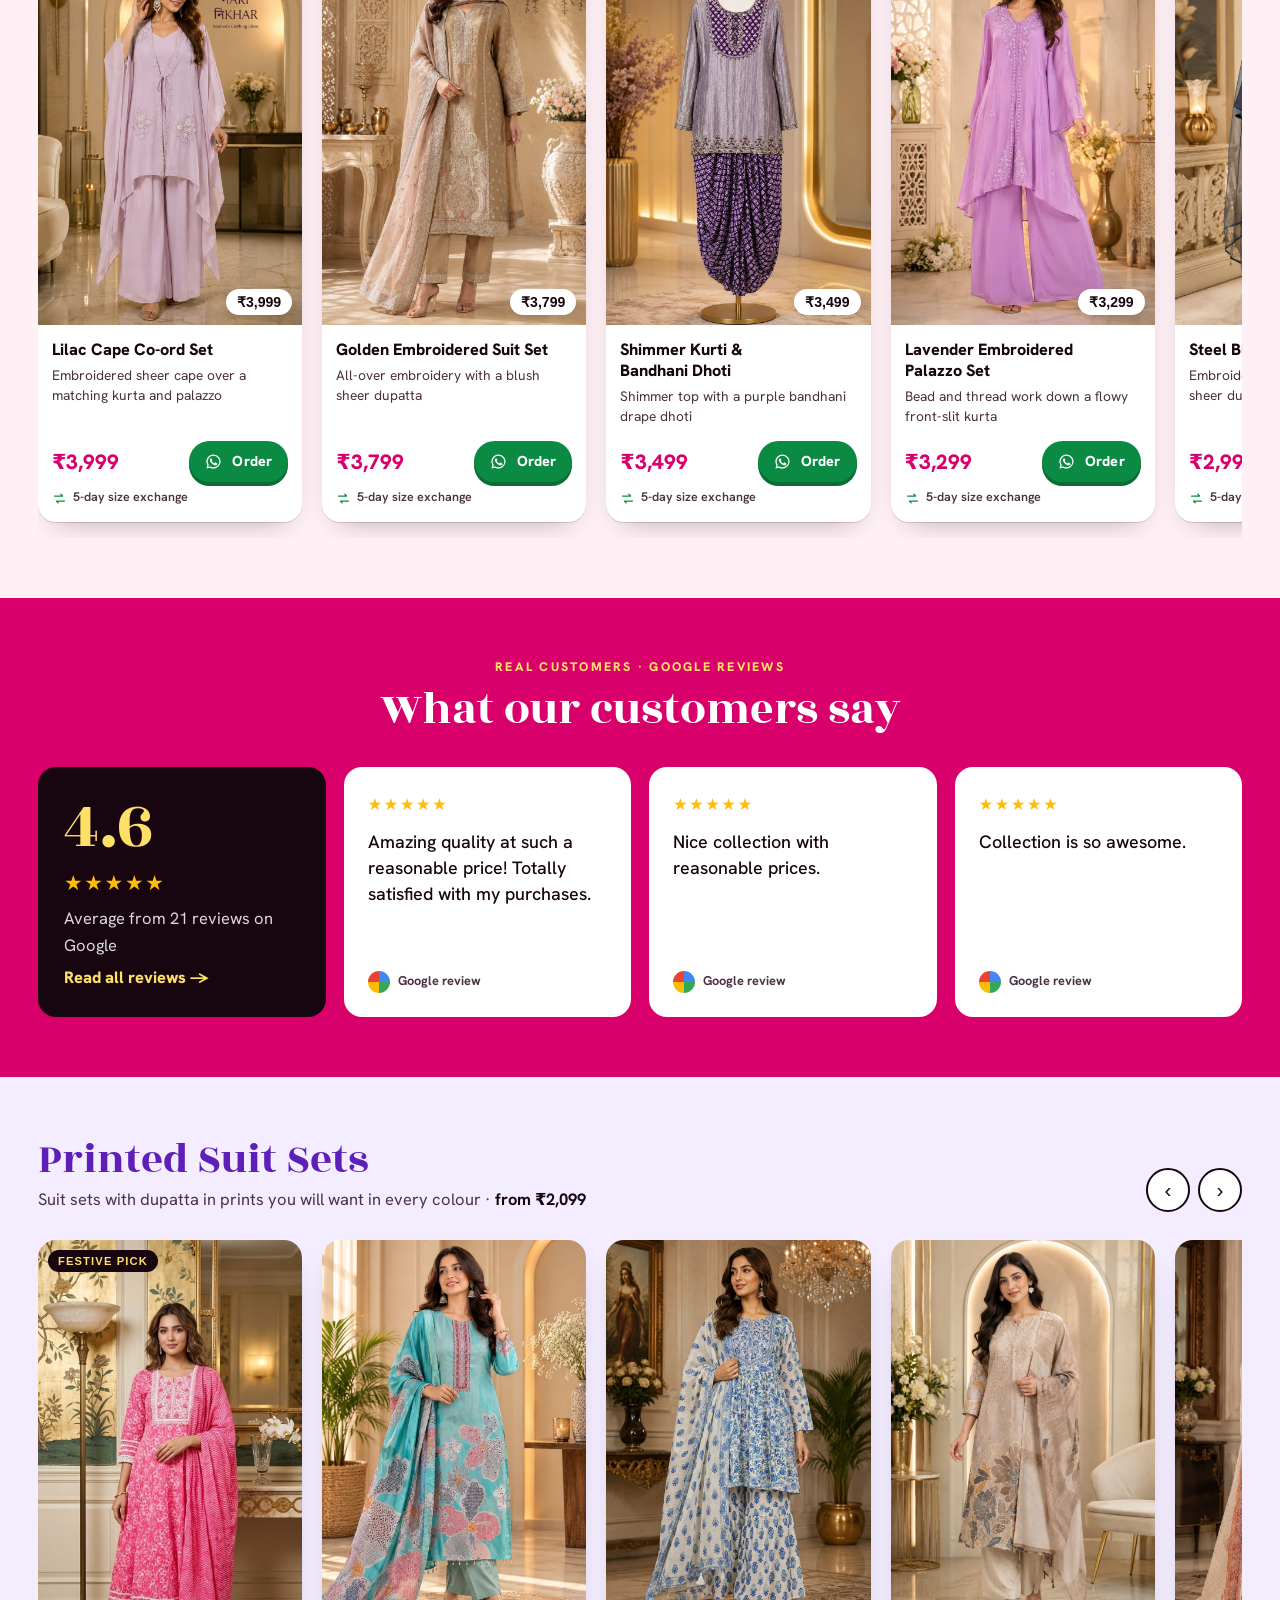
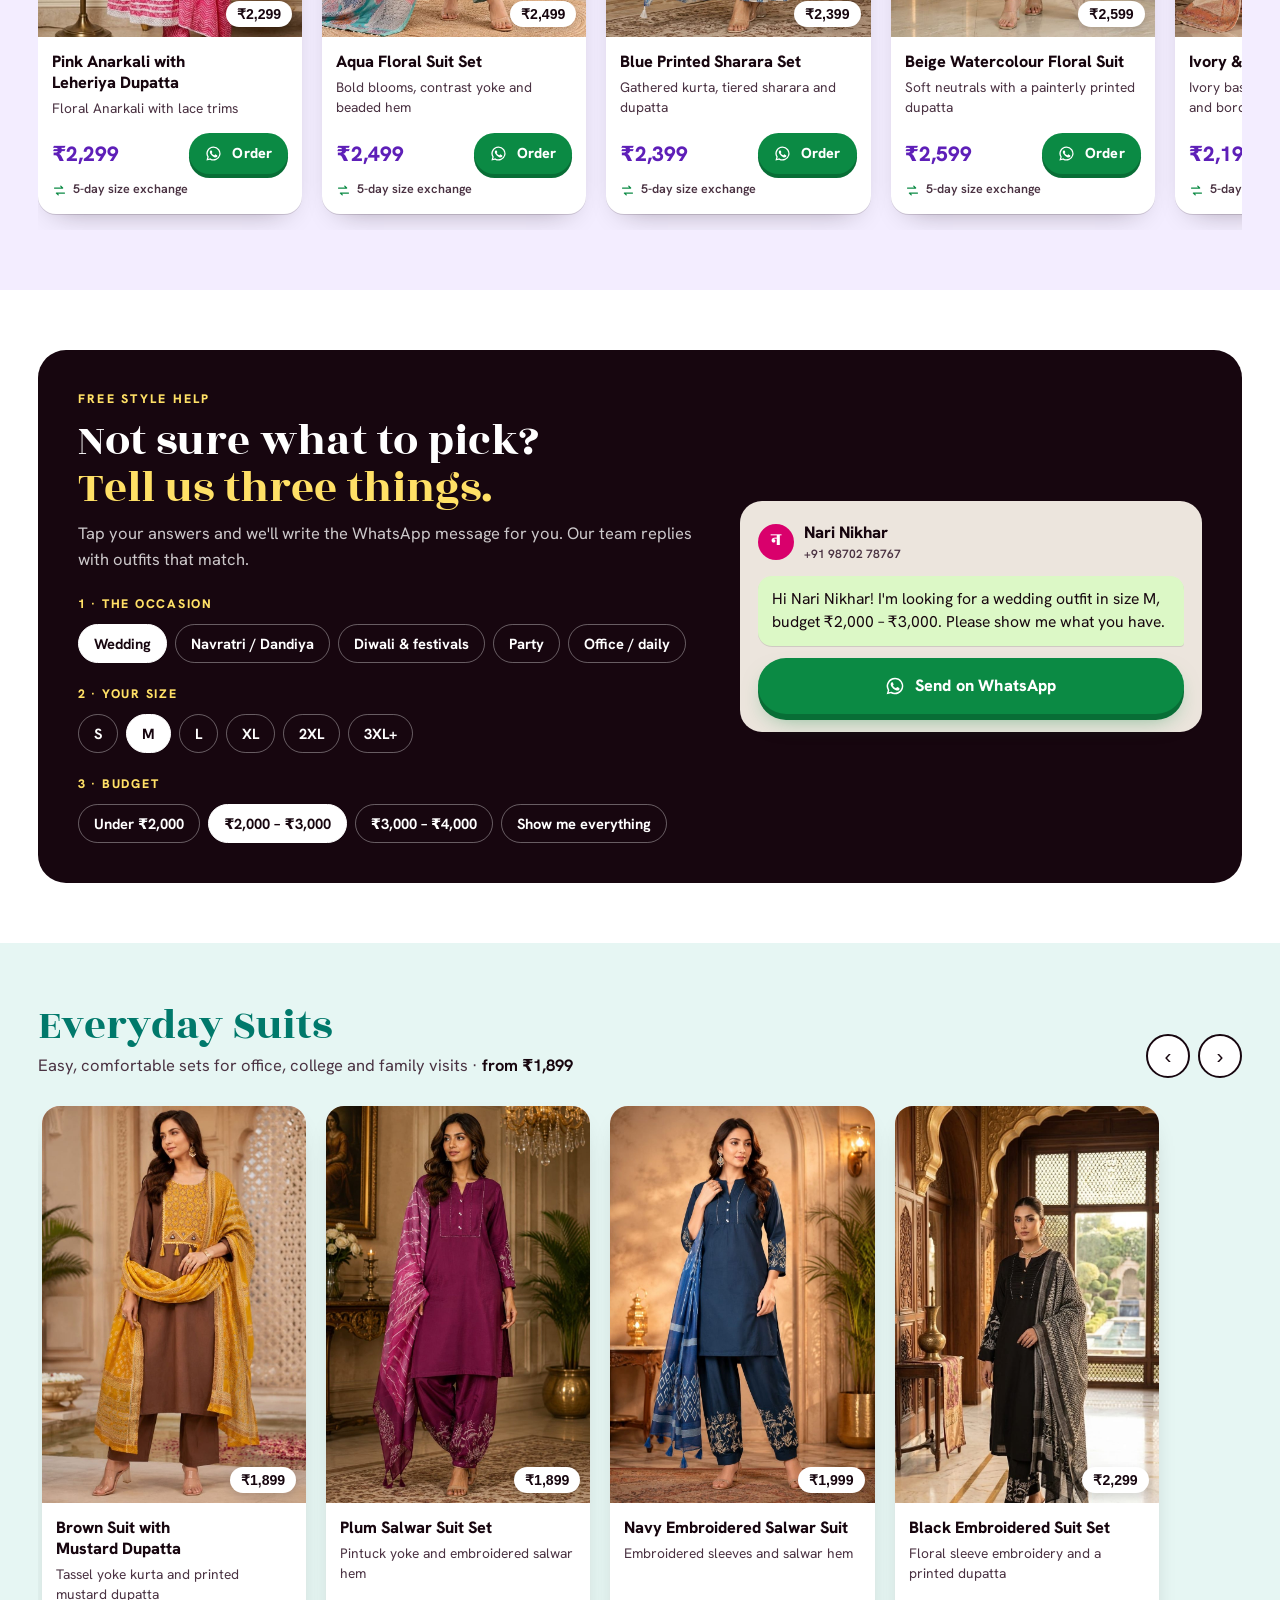
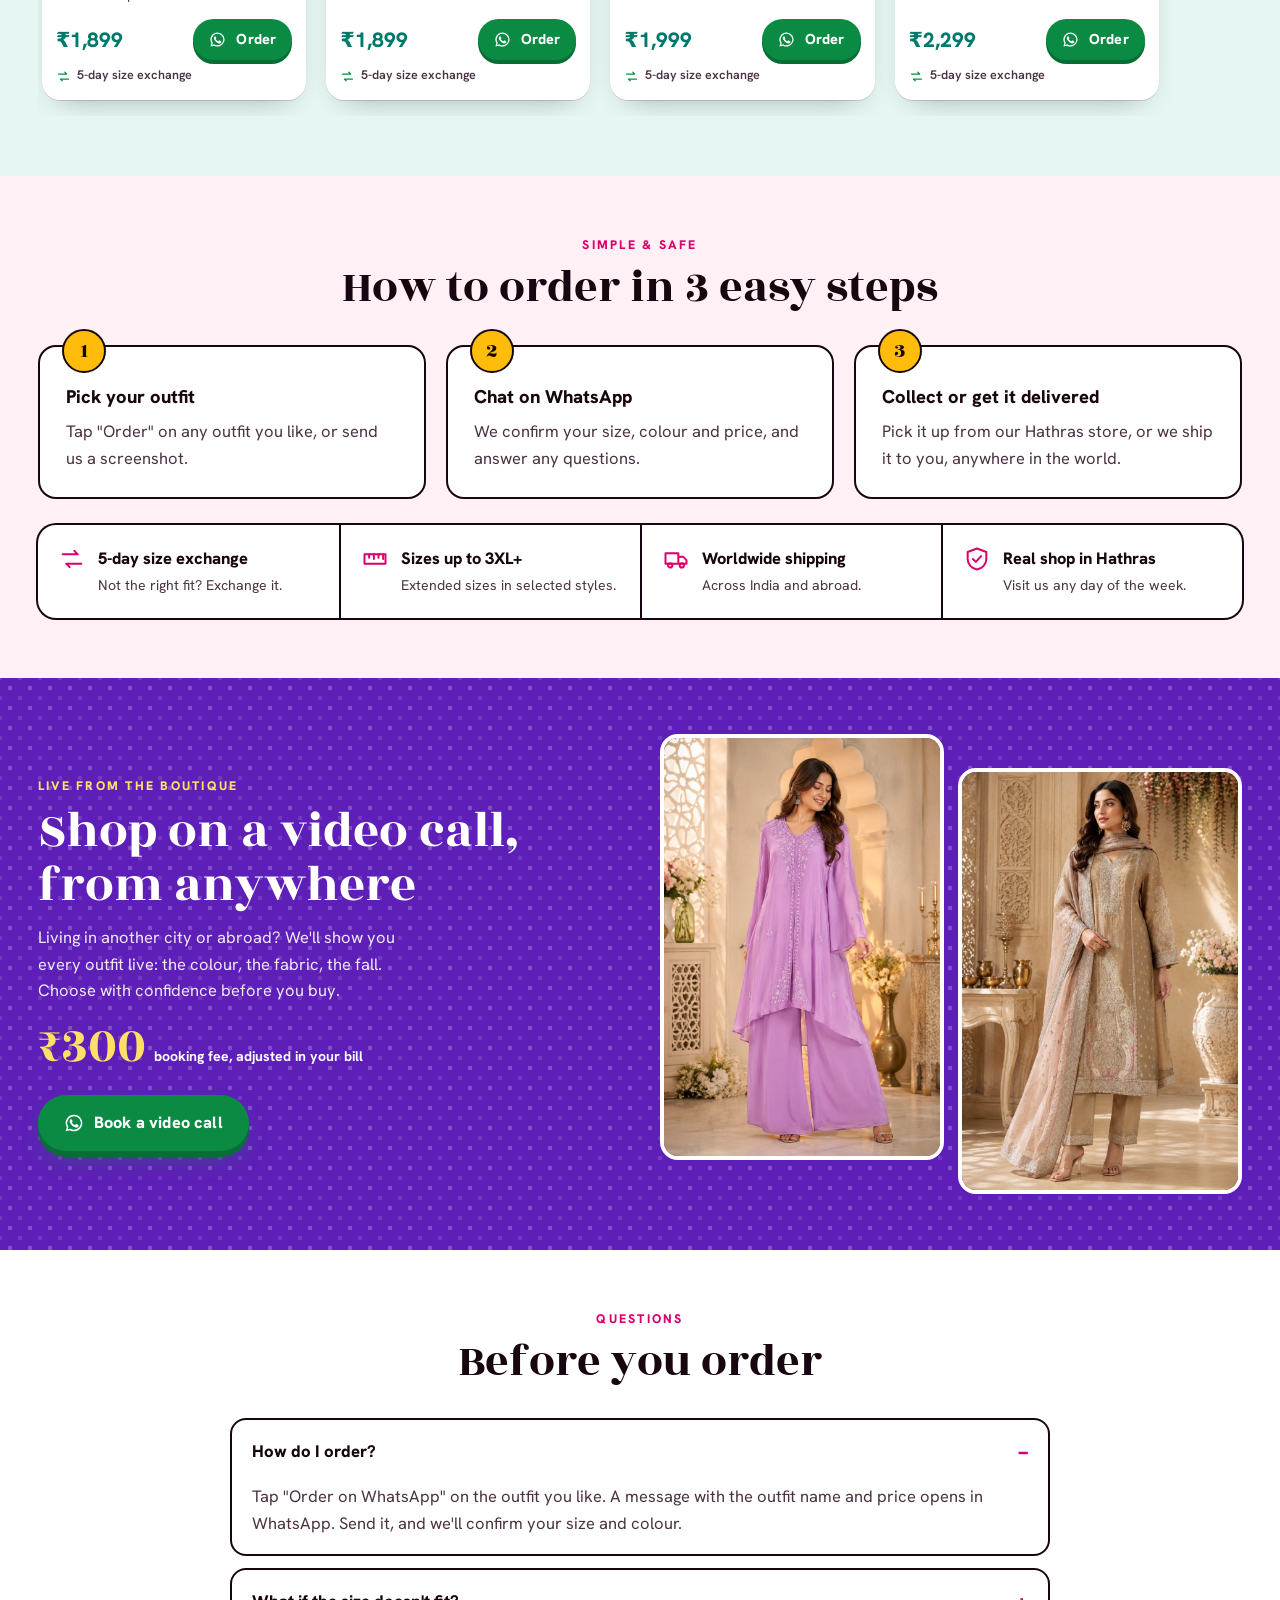
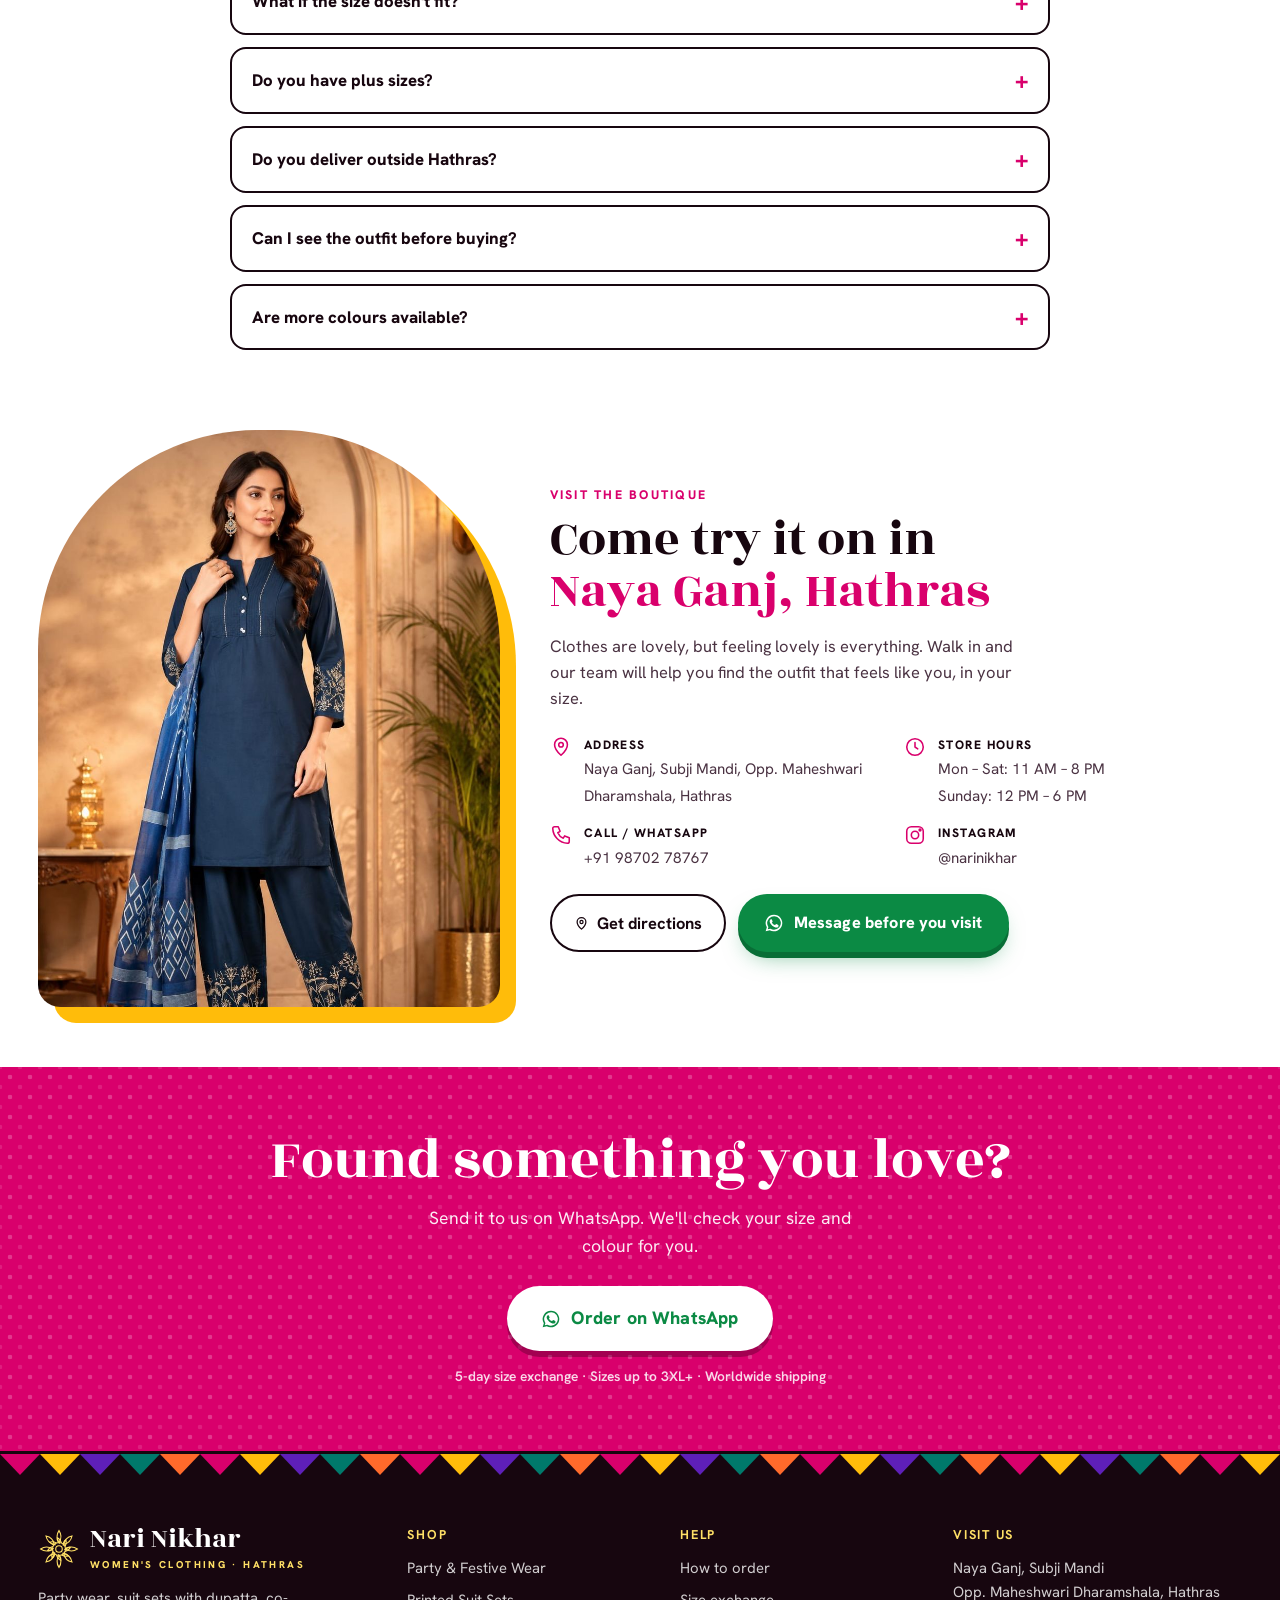
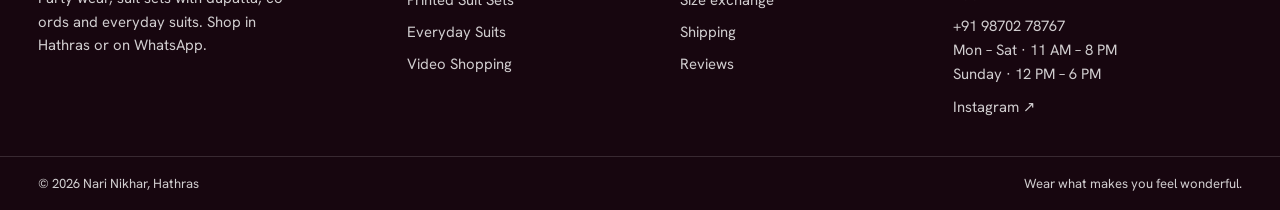
==== commit cd9175c2: "Conversion-focused redesign: one green WhatsApp order action, price-led hero, reviews, style finder," ====
--- a/index.html
+++ b/index.html
@@ -3,726 +3,617 @@
 <head>
 <meta charset="utf-8">
 <meta name="viewport" content="width=device-width, initial-scale=1, viewport-fit=cover">
-<title>Nari Nikhar | Women's Clothing Store, Hathras</title>
-<meta name="description" content="Nari Nikhar, Hathras: party wear, suit sets with dupatta, co-ord sets and everyday suits. Shop in store, on video call or on WhatsApp.">
-<meta name="theme-color" content="#E8006F">
-<meta property="og:title" content="Nari Nikhar | Women's Clothing Store, Hathras">
-<meta property="og:description" content="Nari Nikhar, Hathras: party wear, suit sets with dupatta, co-ord sets and everyday suits. Shop in store, on video call or on WhatsApp.">
+<title>Nari Nikhar | Designer Suit Sets from ₹1,899 · Hathras</title>
+<meta name="description" content="Designer suit sets from ₹1,899 at Nari Nikhar, Hathras. Party wear, printed suits and co-ords. 4.6★ on Google. Order on WhatsApp, 5-day size exchange.">
+<meta name="theme-color" content="#D9006C">
+<meta property="og:title" content="Nari Nikhar | Designer Suit Sets from ₹1,899">
+<meta property="og:description" content="Designer suit sets from ₹1,899 at Nari Nikhar, Hathras. Party wear, printed suits and co-ords. 4.6★ on Google. Order on WhatsApp, 5-day size exchange.">
 <meta property="og:image" content="https://prashanttyagi3112.github.io/narinikhar/images/lilac-cape-coord.jpg">
-<link rel="preconnect" href="https://fonts.googleapis.com"><link rel="preconnect" href="https://fonts.gstatic.com" crossorigin><link rel="stylesheet" href="https://fonts.googleapis.com/css2?family=Rozha+One&family=Hanken+Grotesk:wght@400;500;600;700;800&family=Kalam:wght@400;700&display=swap">
+<script type="application/ld+json">{"@context": "https://schema.org", "@type": "ClothingStore", "name": "Nari Nikhar", "telephone": "+91 98702 78767", "address": {"@type": "PostalAddress", "streetAddress": "Naya Ganj, Subji Mandi, Opp. Maheshwari Dharamshala", "addressLocality": "Hathras", "addressRegion": "Uttar Pradesh", "addressCountry": "IN"}, "openingHours": ["Mo-Sa 11:00-20:00", "Su 12:00-18:00"], "priceRange": "\u20b91,899 - \u20b93,999", "sameAs": ["https://www.instagram.com/narinikhar/"]}</script>
+<link rel="preconnect" href="https://fonts.googleapis.com"><link rel="preconnect" href="https://fonts.gstatic.com" crossorigin><link rel="stylesheet" href="https://fonts.googleapis.com/css2?family=Rozha+One&family=Hanken+Grotesk:wght@400;500;600;700;800&family=Kalam:wght@700&display=swap">
 <style>
-/* Layout: classic boutique storefront — trust strip, centred logo header, banner slideshow, category circles, "Latest …" product rows, service band, visit card, policy-style footer. Single light theme by design. */
+/* Layout: conversion storefront — trust strip, header with one green action, price-led hero with photo collage, category circles, product rows anchored high-to-low, social proof between rows, style finder, 3-step "how to order", objections FAQ, closing call to action, sticky mobile order bar. Single bright theme by design.
+   Colour roles: green = order (only purchase buttons use it), rani pink = brand & headings, marigold = ratings/highlights, purple = premium service band, ink = text. */
 :root{
-  --bg:#FFF6FA; --soft:#FFEFF5; --ink:#2B0A25; --muted:#6B4A63; --line:rgba(43,10,37,.13);
-  --plum:#E5197A; --plum-2:#B30F5E; --rose:#E5197A; --gold:#FFB21E;
-  --marigold:#FFB21E; --kesar:#FF6A2B; --peacock:#00877D; --white:#FFFFFF;
-  --s-plum:#E5197A; --s-rose:#FFB21E; --s-sage:#00877D;
-  --f-logo:"Rozha One","Noto Serif Devanagari",Georgia,serif;
+  --bg:#FFFFFF; --blush:#FFF0F6; --ink:#17060F; --muted:#4A3242; --line:rgba(23,6,15,.14);
+  --rose:#D9006C; --rose-2:#A80054; --marigold:#FFBC0A; --sun:#FFE066; --violet:#5E1FB8; --teal:#00796B;
+  --green:#0B8A44; --green-2:#086E36; --wa:#25D366;
+  --f-display:"Rozha One","Noto Serif Devanagari",Georgia,serif;
   --f-ui:"Hanken Grotesk",system-ui,-apple-system,"Segoe UI",Roboto,sans-serif;
   --f-hand:"Kalam","Segoe Print",cursive;
-  color-scheme:light;
+  --r:18px; color-scheme:light;
 }
 *{box-sizing:border-box}
+[hidden]{display:none!important}
 html{scroll-behavior:smooth}
-body{margin:0;background:var(--bg);color:var(--ink);font-family:var(--f-ui);font-size:16px;line-height:1.6;overflow-x:hidden}
+body{margin:0;background:var(--bg);color:var(--ink);font-family:var(--f-ui);font-size:16.5px;line-height:1.6;overflow-x:hidden}
 img{max-width:100%;display:block}
 a{color:inherit}
-h1,h2,h3{margin:0;font-weight:500;text-wrap:balance}
+h1,h2,h3{margin:0;text-wrap:balance}
 p{margin:0}
-.wrap{max-width:1280px;margin:0 auto;padding-left:max(18px,env(safe-area-inset-left,0px));padding-right:max(18px,env(safe-area-inset-right,0px))}
-.ic{width:22px;height:22px;fill:none;stroke:currentColor;stroke-width:1.5;stroke-linecap:round;stroke-linejoin:round;flex:none}
-.wa{width:18px;height:18px;flex:none}
-:focus-visible{outline:2px solid var(--plum);outline-offset:3px}
-.up{text-transform:uppercase;letter-spacing:.14em}
+.wrap{max-width:1240px;margin:0 auto;padding-left:max(18px,env(safe-area-inset-left,0px));padding-right:max(18px,env(safe-area-inset-right,0px))}
+.ic{width:22px;height:22px;fill:none;stroke:currentColor;stroke-width:1.7;stroke-linecap:round;stroke-linejoin:round;flex:none}
+.mi{width:15px;height:15px;fill:none;stroke:currentColor;stroke-width:2;stroke-linecap:round;stroke-linejoin:round;flex:none}
+.wa{width:20px;height:20px;flex:none}
+:focus-visible{outline:3px solid var(--marigold);outline-offset:3px}
+.stars{color:var(--marigold);letter-spacing:.08em}
+.toran{height:24px;background:url("data:image/svg+xml,%3Csvg xmlns='http://www.w3.org/2000/svg' width='200' height='24'%3E%3Cpath d='M0 0h200v3H0z' fill='%2317060F'/%3E%3Cpath d='M0 3h40L20 24z' fill='%23D9006C'/%3E%3Cpath d='M40 3h40L60 24z' fill='%23FFBC0A'/%3E%3Cpath d='M80 3h40l-20 21z' fill='%235E1FB8'/%3E%3Cpath d='M120 3h40l-20 21z' fill='%2300796B'/%3E%3Cpath d='M160 3h40l-20 21z' fill='%23FF6A2B'/%3E%3C/svg%3E") repeat-x 0 0/200px 24px}
+.dots{background-image:radial-gradient(circle,rgba(255,255,255,.22) 2px,transparent 2.6px),radial-gradient(circle,rgba(255,255,255,.12) 2px,transparent 2.6px);background-size:20px 20px;background-position:0 0,10px 10px}
+
+/* the one purchase button */
+.btn-wa{display:inline-flex;align-items:center;justify-content:center;gap:10px;background:var(--green);color:#fff;text-decoration:none;font-weight:800;font-size:1.02rem;letter-spacing:.01em;padding:15px 26px;border-radius:999px;border:0;box-shadow:0 6px 0 var(--green-2),0 12px 24px -10px rgba(11,138,68,.6);transition:transform .15s,box-shadow .15s;white-space:nowrap}
+.btn-wa:hover{transform:translateY(-2px);box-shadow:0 8px 0 var(--green-2),0 16px 28px -10px rgba(11,138,68,.7)}
+.btn-wa:active{transform:translateY(3px);box-shadow:0 3px 0 var(--green-2)}
+.btn-wa.sm{padding:9px 16px;font-size:.9rem;box-shadow:0 4px 0 var(--green-2)}
+.btn-wa.sm .wa{width:17px;height:17px}
+.btn-wa.lg{padding:18px 34px;font-size:1.12rem}
+.btn-ghost{display:inline-flex;align-items:center;gap:8px;text-decoration:none;font-weight:700;padding:14px 22px;border-radius:999px;border:2px solid var(--ink);color:var(--ink);background:#fff}
+.btn-ghost:hover{background:var(--ink);color:#fff}
 
 /* strip + header */
-body::before{content:"";position:fixed;inset:0 0 auto;height:env(safe-area-inset-top,0px);background:var(--bg);z-index:60}
-.strip{background:var(--plum);color:#fff;font-size:.78rem;letter-spacing:.12em;text-transform:uppercase;overflow:hidden}
-.strip .wrap{display:flex;justify-content:center;gap:34px;padding-block:9px;white-space:nowrap}
-.strip span+span::before{content:"✦";margin-right:34px;color:#E7C98F}
-header.top{position:sticky;top:env(safe-area-inset-top,0px);z-index:50;background:rgba(255,255,255,.97);border-bottom:1px solid var(--line)}
-.bar{display:grid;grid-template-columns:1fr auto 1fr;align-items:center;padding-block:14px}
-.logo{display:flex;align-items:center;gap:12px;text-decoration:none;color:var(--plum)}
-.mandala{width:46px;height:46px;color:var(--plum)}
-.logo-text{display:flex;flex-direction:column;line-height:1}
-.logo-name{font-family:var(--f-logo);font-weight:600;font-size:1.9rem;letter-spacing:.08em;text-transform:uppercase}
-.logo-sub{font-size:.66rem;letter-spacing:.32em;text-transform:uppercase;color:var(--muted);margin-top:5px}
-.bar-l{display:flex;gap:6px}
-.bar-r{display:flex;justify-content:flex-end;gap:6px}
-.icon-btn{display:inline-flex;align-items:center;gap:8px;text-decoration:none;font-size:.82rem;letter-spacing:.08em;text-transform:uppercase;padding:8px 10px;border:0;background:none;color:var(--ink);cursor:pointer;font-family:var(--f-ui)}
-.icon-btn:hover{color:var(--plum)}
-.menu-btn{display:none}
-nav.main{border-top:1px solid var(--line)}
-nav.main ul{list-style:none;margin:0 auto;padding:0;display:flex;justify-content:center;flex-wrap:wrap;gap:4px 30px}
-nav.main a{display:block;padding:12px 0;text-decoration:none;font-size:.82rem;letter-spacing:.14em;text-transform:uppercase;position:relative}
-nav.main a::after{content:"";position:absolute;left:0;right:0;bottom:8px;height:1px;background:var(--plum);transform:scaleX(0);transition:transform .25s}
-nav.main a:hover::after{transform:scaleX(1)}
-nav.main a.hot{color:var(--rose)}
-
-/* hero slideshow */
-.hero{position:relative;overflow:hidden}
-.slides{display:grid}
-.slide{grid-area:1/1;display:grid;grid-template-columns:1fr 1.25fr;align-items:center;min-height:540px;opacity:0;visibility:hidden;transition:opacity .8s ease,visibility .8s}
-.slide.on{opacity:1;visibility:visible}
-.s-plum{background:var(--s-plum)}.s-rose{background:var(--s-rose)}.s-sage{background:var(--s-sage)}
-.slide-copy{padding:48px max(18px,env(safe-area-inset-left,0px)) 48px max(48px,env(safe-area-inset-left,0px));max-width:560px;justify-self:end}
-.kicker{font-size:.8rem;letter-spacing:.24em;text-transform:uppercase;color:var(--plum-2)}
-.slide h1,.slide h2{font-family:var(--f-logo);font-size:clamp(2.6rem,5vw,4.4rem);line-height:1.02;margin-top:14px;color:var(--ink)}
-.slide p{margin-top:16px;color:var(--muted);font-size:1.08rem;max-width:36ch}
-.slide-pics{display:grid;grid-template-columns:1fr 1fr;gap:10px;height:100%;padding:24px max(24px,env(safe-area-inset-right,0px)) 24px 0}
-.slide-pics img{width:100%;height:100%;max-height:600px;object-fit:cover;object-position:center top}
-.slide-pics img:last-child{margin-top:40px;height:calc(100% - 40px)}
-.btn{display:inline-flex;align-items:center;justify-content:center;gap:10px;margin-top:28px;background:var(--ink);color:#fff;text-decoration:none;font-size:.82rem;letter-spacing:.16em;text-transform:uppercase;padding:15px 30px;border:1px solid var(--ink);transition:background .2s,color .2s;font-family:var(--f-ui);cursor:pointer}
-.btn:hover{background:var(--plum);border-color:var(--plum)}
-.btn.light{background:#fff;color:var(--ink);border-color:#fff}
-.btn.light:hover{background:transparent;color:#fff}
-.dots{position:absolute;left:0;right:0;bottom:18px;display:flex;justify-content:center;gap:10px}
-.dots button{width:30px;height:3px;border:0;padding:0;background:rgba(33,26,33,.22);cursor:pointer}
-.dots button[aria-current="true"]{background:var(--ink)}
-.arrow{position:absolute;top:50%;transform:translateY(-50%);width:44px;height:44px;border-radius:50%;border:1px solid var(--line);background:rgba(255,255,255,.9);cursor:pointer;font-size:1.2rem;color:var(--ink)}
-.arrow.prev{left:max(14px,env(safe-area-inset-left,0px))}.arrow.next{right:max(14px,env(safe-area-inset-right,0px))}
-
-/* sections */
-.sec{padding-block:64px}
-.sec-head{text-align:center;margin-bottom:34px}
-.sec-head h2{font-family:var(--f-logo);font-size:clamp(1.9rem,3.4vw,2.6rem);text-transform:uppercase;letter-spacing:.06em}
-.sec-head p{color:var(--muted);margin-top:6px}
-.sec-head .rule{display:block;width:60px;height:1px;background:var(--gold);margin:14px auto 0}
-
-/* category circles */
-.circles{list-style:none;margin:0;padding:0;display:grid;grid-template-columns:repeat(8,1fr);gap:18px}
-.circles a{display:flex;flex-direction:column;align-items:center;gap:12px;text-decoration:none}
-.circles .ring{width:100%;max-width:132px;aspect-ratio:1;border-radius:50%;padding:4px;border:1px solid var(--gold);overflow:hidden;transition:transform .3s}
-.circles img{width:100%;height:100%;object-fit:cover;object-position:center 12%;border-radius:50%}
-.circles a:hover .ring{transform:translateY(-4px)}
-.circles span{font-size:.78rem;letter-spacing:.12em;text-transform:uppercase;text-align:center}
+body::before{content:"";position:fixed;inset:0 0 auto;height:env(safe-area-inset-top,0px);background:#fff;z-index:60}
+.strip{background:var(--ink);color:#fff;font-size:.82rem;font-weight:700;overflow:hidden}
+.strip-in{display:flex;gap:40px;justify-content:center;padding-block:9px;white-space:nowrap}
+.strip-in span{display:inline-flex;align-items:center;gap:8px}
+.strip .stars{font-size:.85rem}
+.strip b{color:var(--sun)}
+header.top{position:sticky;top:env(safe-area-inset-top,0px);z-index:50;background:rgba(255,255,255,.97);backdrop-filter:blur(8px);box-shadow:0 1px 0 var(--line)}
+.bar{display:flex;align-items:center;justify-content:space-between;gap:16px;padding-block:12px}
+.logo{display:flex;align-items:center;gap:10px;text-decoration:none;color:var(--ink)}
+.mandala{width:42px;height:42px;color:var(--rose);flex:none}
+.logo-name{display:block;font-family:var(--f-display);font-size:1.75rem;line-height:1}
+.logo-sub{display:block;font-size:.62rem;font-weight:800;letter-spacing:.24em;text-transform:uppercase;color:var(--rose);margin-top:4px}
+nav.main ul{list-style:none;margin:0;padding:0;display:flex;gap:4px}
+nav.main a{display:block;padding:8px 12px;border-radius:999px;text-decoration:none;font-weight:700;font-size:.94rem}
+nav.main a:hover{background:var(--blush);color:var(--rose)}
+.bar .btn-wa{padding:11px 20px;font-size:.95rem;box-shadow:0 4px 0 var(--green-2)}
+.menu-btn{display:none;align-items:center;gap:6px;border:2px solid var(--ink);background:#fff;border-radius:999px;padding:8px 14px;font:700 .9rem var(--f-ui);color:var(--ink);cursor:pointer}
+
+/* hero */
+.hero{background:linear-gradient(135deg,#FFF0F6 0%,#FFF7E0 100%);position:relative;overflow:hidden}
+.hero::before{content:"";position:absolute;right:-120px;top:-120px;width:520px;height:520px;border-radius:50%;background:radial-gradient(circle,rgba(255,188,10,.35),transparent 65%)}
+.hero-in{display:grid;grid-template-columns:1fr 1.05fr;gap:44px;align-items:center;padding-block:48px 56px;position:relative}
+.hero-copy{min-width:0}
+.eyebrow{display:inline-flex;align-items:center;gap:8px;background:#fff;border:1.5px solid var(--line);border-radius:999px;padding:6px 14px;font-size:.82rem;font-weight:800;letter-spacing:.06em;text-transform:uppercase;color:var(--rose)}
+.hero h1{font-family:var(--f-display);font-weight:400;font-size:clamp(2.7rem,5.6vw,4.6rem);line-height:1.02;margin-top:18px;letter-spacing:-.01em}
+.hero h1 em{font-style:normal;color:var(--rose)}
+.hero h1 .price-hl{white-space:nowrap;background:linear-gradient(transparent 62%,var(--sun) 62%)}
+.hero .lede{font-size:1.15rem;color:var(--muted);margin-top:16px;max-width:42ch}
+.hero-cta{display:flex;flex-wrap:wrap;align-items:center;gap:14px;margin-top:28px}
+.proof{display:flex;flex-wrap:wrap;gap:10px 20px;margin-top:24px;list-style:none;padding:0}
+.proof li{display:flex;align-items:center;gap:7px;font-weight:700;font-size:.92rem}
+.proof .ic{width:19px;height:19px;color:var(--green)}
+.proof a{text-decoration:none}
+.proof a:hover{text-decoration:underline}
+.collage{position:relative;display:grid;grid-template-columns:1.15fr 1fr;grid-template-rows:1fr 1fr;gap:14px;height:560px;min-width:0}
+.ph{position:relative;border-radius:var(--r);overflow:hidden;box-shadow:0 18px 40px -18px rgba(23,6,15,.5);background:var(--blush);cursor:zoom-in;border:0;padding:0}
+.ph img{width:100%;height:100%;object-fit:cover;object-position:center top;transition:transform .6s}
+.ph:hover img{transform:scale(1.04)}
+.ph.big{grid-row:1/3}
+.ptag{position:absolute;left:12px;bottom:12px;background:#fff;color:var(--ink);border-radius:999px;padding:6px 12px;font-weight:800;font-size:.88rem;box-shadow:0 4px 12px rgba(0,0,0,.18);display:flex;gap:6px;align-items:center}
+.ptag i{font-style:normal;color:var(--rose)}
+.sticker{position:absolute;z-index:3;right:-6px;top:-10px;background:var(--rose);color:#fff;font-family:var(--f-hand);font-weight:700;font-size:1.05rem;line-height:1.1;text-align:center;width:118px;height:118px;border-radius:50%;display:grid;place-items:center;transform:rotate(10deg);box-shadow:0 0 0 5px #fff,0 10px 24px -8px rgba(217,0,108,.6)}
+
+/* categories */
+.sec{padding-block:60px}
+.sec-head{text-align:center;max-width:640px;margin:0 auto 32px}
+.sec-head h2{font-family:var(--f-display);font-weight:400;font-size:clamp(2rem,3.8vw,2.9rem);line-height:1.05}
+.sec-head p{color:var(--muted);margin-top:8px}
+.kick{display:block;font-size:.78rem;font-weight:800;letter-spacing:.18em;text-transform:uppercase;color:var(--rose);margin-bottom:8px}
+.circles{list-style:none;margin:0;padding:0;display:grid;grid-template-columns:repeat(6,1fr);gap:18px}
+.circles a{display:flex;flex-direction:column;align-items:center;gap:10px;text-decoration:none;font-weight:800;font-size:.92rem;text-align:center}
+.ring{width:100%;max-width:150px;aspect-ratio:1;border-radius:50%;padding:5px;background:conic-gradient(var(--rose) 0 25%,var(--marigold) 0 50%,var(--violet) 0 75%,var(--teal) 0);transition:transform .25s}
+.ring img{width:100%;height:100%;border-radius:50%;object-fit:cover;object-position:center 12%;border:3px solid #fff}
+.circles a:hover .ring{transform:translateY(-4px) rotate(-3deg)}
+.circles small{display:block;font-weight:600;color:var(--muted);font-size:.8rem}
 
 /* product rows */
-.row-head{display:flex;align-items:flex-end;justify-content:space-between;gap:16px;margin-bottom:26px;border-bottom:1px solid var(--line);padding-bottom:14px}
-.row-head h2{font-family:var(--f-logo);font-size:clamp(1.7rem,3vw,2.3rem);text-transform:uppercase;letter-spacing:.05em}
-.row-head p{color:var(--muted);font-size:.95rem;margin-top:2px}
+.row{position:relative}
+.tone-rose{background:var(--blush)} .tone-rose{--c:var(--rose)}
+.tone-violet{background:#F3EDFF;--c:var(--violet)}
+.tone-teal{background:#E6F6F3;--c:var(--teal)}
+.row-head{display:flex;justify-content:space-between;align-items:flex-end;gap:16px;margin-bottom:24px}
+.row-head h2{font-family:var(--f-display);font-weight:400;font-size:clamp(2rem,3.6vw,2.7rem);line-height:1.05;color:var(--c)}
+.row-head p{color:var(--muted);margin-top:4px}
+.row-head b{color:var(--ink)}
 .row-ctrl{display:flex;gap:8px;flex:none}
-.row-ctrl button{width:40px;height:40px;border:1px solid var(--ink);background:#fff;cursor:pointer;font-size:1rem;color:var(--ink)}
+.row-ctrl button{width:44px;height:44px;border-radius:50%;border:2px solid var(--ink);background:#fff;font-size:1.3rem;line-height:1;cursor:pointer;color:var(--ink)}
 .row-ctrl button:hover{background:var(--ink);color:#fff}
-.prods{list-style:none;margin:0;padding:0 0 6px;display:grid;grid-auto-flow:column;grid-auto-columns:calc((100% - 3*22px)/4);gap:22px;overflow-x:auto;scroll-snap-type:x mandatory;scrollbar-width:none}
-.prods::-webkit-scrollbar{display:none}
-.prod{scroll-snap-align:start;display:flex;flex-direction:column;min-width:0}
-.prod-img{position:relative;display:block;padding:0;border:0;background:var(--soft);cursor:zoom-in;overflow:hidden;aspect-ratio:2/3;width:100%}
-.prod-img img{width:100%;height:100%;object-fit:cover;object-position:center top;transition:transform .6s ease}
+.prods{list-style:none;margin:0;padding:4px 4px 16px;display:grid;grid-auto-flow:column;grid-auto-columns:calc((100% - 3*20px)/4.3);gap:20px;overflow-x:auto;scroll-snap-type:x mandatory;scrollbar-width:thin}
+.prod{scroll-snap-align:start;background:#fff;border-radius:var(--r);overflow:hidden;display:flex;flex-direction:column;box-shadow:0 1px 0 var(--line),0 12px 28px -18px rgba(23,6,15,.45);transition:transform .2s,box-shadow .2s;min-width:0}
+.prod:hover{transform:translateY(-4px);box-shadow:0 1px 0 var(--line),0 20px 36px -18px rgba(23,6,15,.55)}
+.prod-img{position:relative;display:block;width:100%;padding:0;border:0;background:var(--blush);aspect-ratio:2/3;overflow:hidden;cursor:zoom-in}
+.prod-img img{width:100%;height:100%;object-fit:cover;object-position:center top;transition:transform .6s}
 .prod-img:hover img{transform:scale(1.05)}
-.badge{position:absolute;top:12px;left:12px;z-index:2;background:var(--rose);color:#fff;font-size:.68rem;letter-spacing:.14em;text-transform:uppercase;padding:5px 10px}
-.quick{position:absolute;left:12px;right:12px;bottom:12px;background:rgba(255,255,255,.94);color:var(--ink);font-size:.74rem;letter-spacing:.16em;text-transform:uppercase;padding:10px;opacity:0;transform:translateY(8px);transition:.25s;font-family:var(--f-ui)}
-.prod-img:hover .quick,.prod-img:focus-visible .quick{opacity:1;transform:none}
-.prod-info{padding-top:14px;display:flex;flex-direction:column;gap:4px;flex:1}
-.prod-info h3{font-size:.98rem;font-weight:500;letter-spacing:.02em}
+.label{position:absolute;top:10px;left:10px;z-index:2;background:var(--ink);color:var(--sun);font-size:.7rem;font-weight:800;letter-spacing:.1em;text-transform:uppercase;padding:5px 10px;border-radius:999px}
+.tag{position:absolute;right:10px;bottom:10px;background:#fff;color:var(--ink);font-weight:800;font-size:.88rem;padding:5px 11px;border-radius:999px;box-shadow:0 4px 10px rgba(0,0,0,.15)}
+.prod-info{padding:14px 14px 14px;display:flex;flex-direction:column;gap:6px;flex:1}
+.prod-info h3{font-size:1.02rem;font-weight:800;line-height:1.3}
 .prod-desc{color:var(--muted);font-size:.86rem;line-height:1.45}
-.price{font-size:.9rem;color:var(--plum);font-weight:500;margin-top:2px}
-.btn-line{margin-top:auto;display:flex;align-items:center;justify-content:center;gap:8px;border:1px solid var(--ink);padding:11px 10px;text-decoration:none;font-size:.74rem;letter-spacing:.14em;text-transform:uppercase;transition:background .2s,color .2s}
-.prod-info .btn-line{margin-top:12px}
-.btn-line:hover{background:var(--ink);color:#fff}
-.soft{background:var(--soft)}
-
-/* promo banner */
-.promo{display:grid;grid-template-columns:1fr 1fr;background:var(--plum);color:#fff;overflow:hidden}
-.promo-pics{display:grid;grid-template-columns:1fr 1fr;min-height:420px}
-.promo-pics img{width:100%;height:100%;object-fit:cover;object-position:center top}
-.promo-copy{padding:56px max(40px,env(safe-area-inset-right,0px)) 56px 56px;display:flex;flex-direction:column;justify-content:center}
-.promo-copy .kicker{color:#E7C98F}
-.promo-copy h2{font-family:var(--f-logo);font-size:clamp(2.2rem,4vw,3.4rem);line-height:1.05;margin-top:12px}
-.promo-copy p{margin-top:14px;opacity:.88;max-width:42ch}
-.fee{font-family:var(--f-logo);font-size:3rem;line-height:1;margin-top:20px;color:#E7C98F}
-.fee small{font-family:var(--f-ui);font-size:.85rem;color:#fff;letter-spacing:.1em;text-transform:uppercase;margin-left:8px}
-
-/* features */
-.features{display:grid;grid-template-columns:repeat(4,1fr);border-block:1px solid var(--line)}
-.feat{display:flex;gap:14px;align-items:flex-start;padding:28px 22px;min-width:0}
-.feat+.feat{border-left:1px solid var(--line)}
-.feat .ic{width:30px;height:30px;color:var(--plum)}
-.feat h3{font-size:.85rem;letter-spacing:.12em;text-transform:uppercase;font-weight:500}
-.feat p{color:var(--muted);font-size:.88rem;margin-top:4px}
-
-/* about + visit */
-.about{display:grid;grid-template-columns:.8fr 1.2fr;gap:56px;align-items:center}
-.about-pic{position:relative}
-.about-pic img{width:100%;aspect-ratio:4/5;object-fit:cover;object-position:center top}
-.about-pic::after{content:"";position:absolute;inset:16px -16px -16px 16px;border:1px solid var(--gold);z-index:-1}
-.about h2{font-family:var(--f-logo);font-size:clamp(2.1rem,4vw,3.2rem);line-height:1.08}
-.about p{color:var(--muted);margin-top:16px;max-width:56ch}
-.visit-card{margin-top:28px;display:grid;grid-template-columns:1fr 1fr;gap:18px;border:1px solid var(--line);padding:24px;background:#fff}
-.vi{display:flex;gap:12px}
-.vi .ic{color:var(--plum)}
-.vi b{display:block;font-size:.76rem;letter-spacing:.14em;text-transform:uppercase;font-weight:500}
+.prod-buy{display:flex;align-items:center;justify-content:space-between;gap:8px;margin-top:auto;padding-top:8px}
+.price{font-size:1.3rem;font-weight:800;color:var(--c,var(--rose));font-variant-numeric:tabular-nums}
+.assure{display:flex;align-items:center;gap:6px;font-size:.78rem;font-weight:600;color:var(--muted)}
+.assure .mi{color:var(--green)}
+
+/* reviews */
+.reviews{background:var(--rose);color:#fff}
+.reviews .sec-head h2{color:#fff}
+.reviews .kick{color:var(--sun)}
+.rev-grid{display:grid;grid-template-columns:1fr 1fr 1fr 1fr;gap:18px}
+.score{background:var(--ink);border-radius:var(--r);padding:26px;display:flex;flex-direction:column;gap:6px;min-width:0}
+.score .num{font-family:var(--f-display);font-size:4.2rem;line-height:1;color:var(--sun)}
+.score .stars{font-size:1.3rem}
+.score p{opacity:.85}
+.score a{margin-top:auto;color:var(--sun);font-weight:800;text-decoration:none}
+.score a:hover{text-decoration:underline}
+.rev{margin:0;background:#fff;color:var(--ink);border-radius:var(--r);padding:24px;display:flex;flex-direction:column;gap:12px;min-width:0}
+.rev blockquote{margin:0;font-size:1.12rem;line-height:1.45;font-weight:500}
+.rev figcaption{margin-top:auto;display:flex;align-items:center;gap:8px;font-size:.8rem;font-weight:700;color:var(--muted)}
+.gdot{width:22px;height:22px;border-radius:50%;background:conic-gradient(#4285F4 0 25%,#34A853 0 50%,#FBBC05 0 75%,#EA4335 0);flex:none}
+
+/* style finder */
+.finder{background:var(--ink);color:#fff;border-radius:28px;padding:40px;display:grid;grid-template-columns:1.15fr .85fr;gap:36px;position:relative;overflow:hidden}
+.finder>*{position:relative;min-width:0}
+.finder h2{font-family:var(--f-display);font-weight:400;font-size:clamp(2rem,3.8vw,2.8rem);line-height:1.05}
+.finder h2 em{font-style:normal;color:var(--sun)}
+.finder .intro{color:rgba(255,255,255,.78);margin-top:8px}
+.q{margin-top:22px}
+.q-l{display:block;font-size:.78rem;font-weight:800;letter-spacing:.14em;text-transform:uppercase;color:var(--sun);margin-bottom:9px}
+.opts{display:flex;flex-wrap:wrap;gap:8px}
+.opt{font:700 .92rem var(--f-ui);padding:9px 15px;border-radius:999px;border:1.5px solid rgba(255,255,255,.35);background:transparent;color:#fff;cursor:pointer;display:inline-flex;align-items:center;gap:7px}
+.opt:hover{border-color:#fff}
+.opt[aria-pressed="true"]{background:#fff;color:var(--ink);border-color:#fff}
+.sw{width:13px;height:13px;border-radius:50%;flex:none;border:1px solid rgba(255,255,255,.6)}
+.chat{background:#ECE5DD;border-radius:22px;padding:18px;display:flex;flex-direction:column;gap:12px;align-self:center;color:var(--ink)}
+.chat-top{display:flex;align-items:center;gap:10px;font-weight:800}
+.chat-top .av{width:36px;height:36px;border-radius:50%;background:var(--rose);color:#fff;display:grid;place-items:center;font-family:var(--f-display)}
+.chat-top small{display:block;font-weight:600;color:var(--muted);font-size:.75rem}
+.bubble{align-self:flex-end;background:#DCF8C6;border-radius:14px 14px 4px 14px;padding:12px 14px;font-size:.98rem;line-height:1.45;box-shadow:0 1px 0 rgba(0,0,0,.12);max-width:100%}
+.chat .btn-wa{width:100%}
+
+/* steps + guarantee */
+.steps{list-style:none;margin:0;padding:0;display:grid;grid-template-columns:repeat(3,1fr);gap:20px;counter-reset:s}
+.step{background:#fff;border:2px solid var(--ink);border-radius:var(--r);padding:26px;position:relative;min-width:0}
+.step::before{counter-increment:s;content:counter(s);position:absolute;top:-18px;left:22px;width:40px;height:40px;border-radius:50%;background:var(--marigold);color:var(--ink);font-family:var(--f-display);font-size:1.4rem;display:grid;place-items:center;border:2px solid var(--ink)}
+.step h3{font-size:1.15rem;font-weight:800;margin-top:10px}
+.step p{color:var(--muted);margin-top:6px}
+.guarantee{margin-top:26px;display:grid;grid-template-columns:repeat(4,1fr);gap:0;border-radius:var(--r);overflow:hidden;background:#fff;box-shadow:0 0 0 2px var(--ink)}
+.g{display:flex;gap:12px;padding:20px;min-width:0}
+.g+.g{border-left:2px solid var(--ink)}
+.g .ic{width:28px;height:28px;color:var(--rose)}
+.g b{display:block;font-weight:800}
+.g span{color:var(--muted);font-size:.88rem}
+
+/* video promo */
+.promo{background-color:var(--violet);color:#fff}
+.promo-in{display:grid;grid-template-columns:1fr 1fr;gap:40px;align-items:center;padding-block:56px}
+.promo h2{font-family:var(--f-display);font-weight:400;font-size:clamp(2.1rem,4vw,3.2rem);line-height:1.05}
+.promo p{opacity:.9;margin-top:12px;max-width:44ch}
+.fee{font-family:var(--f-display);font-size:3.2rem;line-height:1;color:var(--sun);margin-top:18px}
+.fee small{font-family:var(--f-ui);font-size:.88rem;color:#fff;font-weight:700;margin-left:8px}
+.promo .btn-wa{margin-top:22px}
+.promo-pics{display:grid;grid-template-columns:1fr 1fr;gap:14px}
+.promo-pics img{width:100%;aspect-ratio:2/3;object-fit:cover;object-position:center top;border-radius:var(--r);border:4px solid #fff}
+.promo-pics img:last-child{margin-top:34px}
+
+/* faq */
+.faq{max-width:820px;margin:0 auto;display:grid;gap:12px}
+.faq details{background:#fff;border:2px solid var(--ink);border-radius:16px;padding:0 20px}
+.faq summary{cursor:pointer;list-style:none;font-weight:800;font-size:1.05rem;padding:18px 0;display:flex;justify-content:space-between;gap:12px;align-items:center}
+.faq summary::-webkit-details-marker{display:none}
+.faq summary::after{content:"+";font-size:1.5rem;line-height:1;color:var(--rose);flex:none}
+.faq details[open] summary::after{content:"–"}
+.faq details p{padding:0 0 18px;color:var(--muted)}
+
+/* visit */
+.visit{display:grid;grid-template-columns:.8fr 1.2fr;gap:50px;align-items:center}
+.visit-pic{position:relative}
+.visit-pic img{width:100%;aspect-ratio:4/5;object-fit:cover;object-position:center top;border-radius:220px 220px 22px 22px}
+.visit-pic::after{content:"";position:absolute;inset:16px -16px -16px 16px;border-radius:220px 220px 22px 22px;background:var(--marigold);z-index:-1}
+.visit h2{font-family:var(--f-display);font-weight:400;font-size:clamp(2.1rem,4vw,3.1rem);line-height:1.06}
+.visit h2 em{font-style:normal;color:var(--rose)}
+.visit .copy>p{color:var(--muted);margin-top:14px;max-width:54ch}
+.info{display:grid;grid-template-columns:1fr 1fr;gap:16px;margin-top:24px}
+.vi{display:flex;gap:12px;min-width:0}
+.vi .ic{color:var(--rose)}
+.vi b{display:block;font-size:.76rem;letter-spacing:.12em;text-transform:uppercase;font-weight:800}
 .vi span{color:var(--muted);font-size:.95rem}
-.visit-ctas{display:flex;flex-wrap:wrap;gap:12px}
-.visit-ctas .btn{margin-top:22px}
+.visit-cta{display:flex;flex-wrap:wrap;gap:12px;margin-top:24px}
+
+/* closing CTA */
+.close{background-color:var(--rose);color:#fff;text-align:center}
+.close .wrap{padding-block:64px}
+.close h2{font-family:var(--f-display);font-weight:400;font-size:clamp(2.2rem,4.6vw,3.6rem);line-height:1.05}
+.close p{opacity:.92;margin:12px auto 0;max-width:46ch;font-size:1.1rem}
+.close .btn-wa{margin-top:26px;background:#fff;color:var(--green);box-shadow:0 6px 0 rgba(0,0,0,.25)}
+.close .btn-wa:hover{box-shadow:0 8px 0 rgba(0,0,0,.25)}
+.close small{display:block;margin-top:14px;opacity:.85;font-weight:600}
 
 /* footer */
-footer{background:#1E151D;color:rgba(255,255,255,.72);font-size:.92rem}
-.foot{display:grid;grid-template-columns:1.4fr 1fr 1fr 1.2fr;gap:36px;padding-block:56px 40px}
-footer h4{color:#fff;font-weight:500;font-size:.8rem;letter-spacing:.16em;text-transform:uppercase;margin:0 0 14px}
+footer{background:var(--ink);color:rgba(255,255,255,.8);font-size:.93rem}
+.foot{display:grid;grid-template-columns:1.4fr 1fr 1fr 1.2fr;gap:32px;padding-block:50px 36px}
+footer .logo{color:#fff}
+footer .mandala{color:var(--sun)}
+footer .logo-sub{color:var(--sun)}
+footer h4{margin:0 0 12px;color:var(--sun);font-size:.8rem;letter-spacing:.14em;text-transform:uppercase}
 footer ul{list-style:none;margin:0;padding:0;display:grid;gap:8px}
 footer a{text-decoration:none}
 footer a:hover{color:#fff;text-decoration:underline}
-footer .logo{color:#fff}
-footer .mandala{color:#E7C98F}
-footer .logo-sub{color:rgba(255,255,255,.6)}
-.foot-about{margin-top:14px;max-width:34ch}
-.social{display:flex;gap:10px;margin-top:16px}
-.social a{width:40px;height:40px;border:1px solid rgba(255,255,255,.3);display:grid;place-items:center;color:#fff}
-.copy{border-top:1px solid rgba(255,255,255,.12)}
-.copy .wrap{display:flex;flex-wrap:wrap;justify-content:space-between;gap:10px;padding-block:18px;font-size:.8rem}
-
-/* WhatsApp float + lightbox */
-.fab{position:fixed;right:calc(18px + env(safe-area-inset-right,0px));bottom:calc(18px + env(safe-area-inset-bottom,0px));z-index:70;width:58px;height:58px;border-radius:50%;background:#25D366;color:#fff;display:grid;place-items:center;box-shadow:0 8px 24px rgba(0,0,0,.25)}
-.fab .wa{width:30px;height:30px}
-[hidden]{display:none!important}
+.copyline{border-top:1px solid rgba(255,255,255,.14)}
+.copyline .wrap{display:flex;flex-wrap:wrap;justify-content:space-between;gap:8px;padding-block:16px;font-size:.82rem}
+
+/* floating + sticky order bar */
+.fab{position:fixed;right:calc(20px + env(safe-area-inset-right,0px));bottom:calc(20px + env(safe-area-inset-bottom,0px));z-index:70;display:flex;align-items:center;gap:10px;background:var(--wa);color:#073B1C;text-decoration:none;font-weight:800;padding:12px 18px 12px 14px;border-radius:999px;box-shadow:0 10px 28px -6px rgba(0,0,0,.35)}
+.fab .wa{width:28px;height:28px}
+.fab .ping{position:absolute;inset:0;border-radius:999px;box-shadow:0 0 0 0 rgba(37,211,102,.7);animation:ping 2.4s ease-out infinite;pointer-events:none}
+@keyframes ping{70%{box-shadow:0 0 0 14px rgba(37,211,102,0)}100%{box-shadow:0 0 0 0 rgba(37,211,102,0)}}
+.mbar{display:none}
+.dup{display:none}
+
+/* lightbox */
+.lb{position:fixed;inset:0;z-index:90;background:rgba(23,6,15,.86);display:none;align-items:center;justify-content:center;padding:calc(18px + env(safe-area-inset-top,0px)) max(16px,env(safe-area-inset-right,0px)) calc(18px + env(safe-area-inset-bottom,0px)) max(16px,env(safe-area-inset-left,0px))}
 .lb.open{display:flex}
-.lb{position:fixed;inset:0;z-index:90;background:rgba(20,12,19,.86);display:none;align-items:center;justify-content:center;padding:calc(20px + env(safe-area-inset-top,0px)) max(16px,env(safe-area-inset-right,0px)) calc(20px + env(safe-area-inset-bottom,0px)) max(16px,env(safe-area-inset-left,0px))}
-.lb-box{background:#fff;display:grid;grid-template-columns:auto 320px;max-width:1000px;max-height:100%;overflow:auto}
+.lb-box{background:#fff;border-radius:22px;overflow:auto;display:grid;grid-template-columns:auto 330px;max-width:1000px;max-height:100%}
 .lb-box img{max-height:86vh;width:auto;object-fit:contain}
-.lb-side{padding:34px 28px;display:flex;flex-direction:column;gap:10px}
-.lb-side h3{font-family:var(--f-logo);font-size:1.9rem;line-height:1.1}
+.lb-side{padding:30px 26px;display:flex;flex-direction:column;gap:10px}
+.lb-side h3{font-family:var(--f-display);font-weight:400;font-size:1.9rem;line-height:1.1}
 .lb-side p{color:var(--muted)}
-.lb-close{position:absolute;top:calc(14px + env(safe-area-inset-top,0px));right:calc(14px + env(safe-area-inset-right,0px));width:44px;height:44px;border-radius:50%;border:0;background:#fff;font-size:1.4rem;cursor:pointer;color:var(--ink)}
-
-@media (prefers-reduced-motion:reduce){*{transition:none!important}html{scroll-behavior:auto}}
+.lb-side .price{font-size:1.8rem;color:var(--rose)}
+.lb-side ul{list-style:none;padding:0;margin:6px 0 0;display:grid;gap:6px;font-size:.9rem;font-weight:600}
+.lb-side li{display:flex;gap:8px;align-items:center}
+.lb-side li .mi{color:var(--green)}
+.lb-side .btn-wa{margin-top:10px}
+.lb-close{position:absolute;top:calc(14px + env(safe-area-inset-top,0px));right:calc(14px + env(safe-area-inset-right,0px));width:46px;height:46px;border-radius:50%;border:0;background:#fff;font-size:1.5rem;cursor:pointer;color:var(--ink)}
+
+@media (prefers-reduced-motion:reduce){*{transition:none!important;animation:none!important}html{scroll-behavior:auto}}
 
 /* responsive */
-@media (max-width:1024px){
-  .prods{grid-auto-columns:calc((100% - 2*18px)/3);gap:18px}
-  .circles{grid-template-columns:repeat(4,1fr)}
-  .features{grid-template-columns:1fr 1fr}
-  .feat:nth-child(3){border-left:0}
-  .feat:nth-child(n+3){border-top:1px solid var(--line)}
+@media (max-width:1080px){
+  nav.main{display:none}
+  nav.main.open{display:block;position:absolute;left:0;right:0;top:100%;background:#fff;box-shadow:0 10px 20px -10px rgba(0,0,0,.3)}
+  nav.main.open ul{flex-direction:column;padding:10px max(18px,env(safe-area-inset-right,0px)) 16px max(18px,env(safe-area-inset-left,0px))}
+  .menu-btn{display:inline-flex}
+  .prods{grid-auto-columns:calc((100% - 2*16px)/3.25);gap:16px}
+  .rev-grid{grid-template-columns:1fr 1fr}
+  .guarantee{grid-template-columns:1fr 1fr}
+  .g:nth-child(3){border-left:0}
+  .g:nth-child(n+3){border-top:2px solid var(--ink)}
   .foot{grid-template-columns:1fr 1fr}
 }
 @media (max-width:860px){
-  .bar{grid-template-columns:auto 1fr auto}
-  .bar-l .hide-m,.bar-r .hide-m{display:none}
-  .menu-btn{display:inline-flex}
-  .logo{justify-self:center}
-  .mandala{width:36px;height:36px}
-  .logo-name{font-size:1.5rem}
-  nav.main{display:none}
-  nav.main.open{display:block}
-  nav.main ul{flex-direction:column;align-items:center;gap:0;padding-block:6px}
-  .slide{grid-template-columns:1fr;min-height:0}
-  .slide-copy{justify-self:stretch;padding:30px max(18px,env(safe-area-inset-left,0px)) 10px;max-width:none;text-align:center}
-  .slide p{margin-inline:auto}
-  .slide-pics{padding:16px max(18px,env(safe-area-inset-right,0px)) 50px max(18px,env(safe-area-inset-left,0px));height:auto}
-  .slide-pics img{aspect-ratio:2/3;max-height:none}
-  .slide-pics img:last-child{margin-top:24px;height:auto}
-  .arrow{display:none}
-  .promo,.about{grid-template-columns:1fr}
-  .promo-pics{min-height:0}
-  .promo-pics img{aspect-ratio:2/3}
-  .promo-copy{padding:40px max(18px,env(safe-area-inset-right,0px)) 44px max(18px,env(safe-area-inset-left,0px))}
-  .about{gap:40px}
+  .hero-in,.finder,.promo-in,.visit{grid-template-columns:1fr}
+  .hero-in{padding-block:28px 40px;gap:30px}
+  .collage{height:440px}
+  .circles{grid-template-columns:repeat(3,1fr)}
+  .steps{grid-template-columns:1fr;gap:28px}
   .lb-box{grid-template-columns:1fr}
-  .lb-box img{max-height:62vh;width:100%}
+  .lb-box img{width:100%;max-height:60vh}
   .lb-side{padding:20px}
+  .fab{display:none}
+  .mbar{display:flex;position:fixed;left:0;right:0;bottom:0;z-index:70;gap:10px;background:#fff;box-shadow:0 -6px 20px -8px rgba(0,0,0,.25);padding:10px max(12px,env(safe-area-inset-right,0px)) calc(10px + env(safe-area-inset-bottom,0px)) max(12px,env(safe-area-inset-left,0px))}
+  .mbar .btn-wa{flex:1;padding:13px 16px;box-shadow:0 4px 0 var(--green-2)}
+  .mbar .call{display:inline-flex;align-items:center;justify-content:center;gap:6px;border:2px solid var(--ink);border-radius:999px;padding:0 16px;font-weight:800;text-decoration:none}
+  body{padding-bottom:calc(76px + env(safe-area-inset-bottom,0px))}
+  .bar .btn-wa{display:none}
 }
 @media (max-width:560px){
-  .strip .wrap{justify-content:flex-start;animation:tick 18s linear infinite}
-  @keyframes tick{to{transform:translateX(-60%)}}
-  .sec{padding-block:48px}
-  .prods{grid-auto-columns:calc((100% - 12px)/2);gap:12px}
+  body{font-size:16px}
+  .strip-in{justify-content:flex-start;animation:tick 22s linear infinite;width:max-content}
+  @keyframes tick{to{transform:translateX(-50%)}}
+  .dup{display:contents}
+  .logo-name{font-size:1.45rem}.mandala{width:34px;height:34px}.logo-sub{letter-spacing:.16em}
+  .hero .lede{font-size:1.05rem}
+  .hero-cta .btn-wa{width:100%}
+  .hero-cta .btn-ghost{width:100%;justify-content:center}
+  .collage{height:400px;gap:10px}
+  .sticker{width:92px;height:92px;font-size:.85rem}
+  .sec{padding-block:46px}
+  .row-ctrl{display:none}
+  .prods{grid-auto-columns:calc((100% - 12px)/1.75);gap:12px}
   .prod-desc{display:none}
-  .prod-info h3{font-size:.88rem}
-  .btn-line{font-size:.66rem;letter-spacing:.08em;padding:10px 6px}
-  .row-ctrl{display:none}
-  .circles{grid-template-columns:repeat(4,1fr);gap:12px}
-  .circles span{font-size:.64rem;letter-spacing:.06em}
-  .features{grid-template-columns:1fr}
-  .feat{border-left:0!important;border-top:1px solid var(--line)}
-  .feat:first-child{border-top:0}
-  .visit-card{grid-template-columns:1fr}
+  .prod-info h3{font-size:.95rem}
+  .price{font-size:1.15rem}
+  .prod-buy{flex-direction:column;align-items:stretch}
+  .prod-buy .btn-wa{width:100%}
+  .rev-grid{grid-template-columns:1fr}
+  .finder{padding:26px 18px;border-radius:22px}
+  .guarantee{grid-template-columns:1fr}
+  .g{border-left:0!important;border-top:2px solid var(--ink)}
+  .g:first-child{border-top:0}
+  .info{grid-template-columns:1fr}
   .foot{grid-template-columns:1fr}
+  .promo-pics img:last-child{margin-top:20px}
 }
-
-/* ---- colourful festive skin (palette + patterns from the current site) ---- */
-.dots-bg,.slide,.promo,.strip{background-image:radial-gradient(circle,rgba(255,255,255,.28) 2.2px,transparent 2.8px),radial-gradient(circle,rgba(255,255,255,.16) 2.2px,transparent 2.8px);background-size:20px 20px,20px 20px;background-position:0 0,10px 10px}
-.toran{height:26px;background:url("data:image/svg+xml,%3Csvg xmlns='http://www.w3.org/2000/svg' width='200' height='26'%3E%3Cpath d='M0 0h200v3H0z' fill='%232B0A25'/%3E%3Cpath d='M0 3h40L20 26z' fill='%23E5197A'/%3E%3Cpath d='M40 3h40L60 26z' fill='%23FFB21E'/%3E%3Cpath d='M80 3h40l-20 23z' fill='%2300877D'/%3E%3Cpath d='M120 3h40l-20 23z' fill='%23FF6A2B'/%3E%3Cpath d='M160 3h40l-20 23z' fill='%23B9A0FF'/%3E%3C/svg%3E") repeat-x 0 0/200px 26px}
-.strip{background-color:var(--ink);color:var(--marigold);font-weight:700;background-image:none}
-.strip span+span::before{color:var(--rani,#E5197A)}
-header.top{background:rgba(255,255,255,.96)}
-.logo{color:var(--ink)}
-.mandala{color:var(--rose)}
-.logo-name{font-family:var(--f-logo);font-weight:400;letter-spacing:.02em;text-transform:none;font-size:2rem}
-.logo-sub{color:var(--peacock);font-weight:800;letter-spacing:.26em}
-nav.main a{font-weight:600;letter-spacing:.1em}
-nav.main a::after{height:3px;background:var(--marigold)}
-nav.main a.hot{color:var(--rose);font-weight:800}
-/* hero slides: bold colour blocks with bandhani dots */
-.slide.s-plum{background-color:var(--rose)}
-.slide.s-rose{background-color:var(--marigold)}
-.slide.s-sage{background-color:var(--peacock)}
-.slide.s-plum .slide-copy,.slide.s-sage .slide-copy{color:#fff}
-.slide.s-plum h1,.slide.s-plum h2,.slide.s-sage h2{color:#fff}
-.slide.s-plum p,.slide.s-sage p{color:rgba(255,255,255,.9)}
-.slide.s-plum .kicker,.slide.s-sage .kicker{color:var(--marigold)}
-.slide.s-rose .kicker{color:var(--plum-2)}
-.slide h1,.slide h2{font-weight:400}
-.kicker{font-weight:800}
-.slide-pics img{border:6px solid #fff;box-shadow:0 20px 44px -18px rgba(43,10,37,.55);border-radius:18px}
-.slide-pics img:first-child{transform:rotate(-2.5deg)}
-.slide-pics img:last-child{transform:rotate(2.5deg)}
-.dots button{background:rgba(255,255,255,.55);height:5px;border-radius:9px}
-.dots button[aria-current="true"]{background:var(--ink)}
-/* buttons: pill with offset shadow */
-.btn{border-radius:999px;border:2px solid var(--ink);font-weight:800;letter-spacing:.08em;transition:transform .2s,box-shadow .2s}
-.btn:hover{background:var(--ink);transform:translate(-2px,-2px);box-shadow:4px 4px 0 var(--marigold)}
-.slide .btn{background:#fff;color:var(--ink)}
-.slide .btn:hover{background:#fff;color:var(--ink)}
-.btn.light{background:var(--marigold);color:var(--ink);border-color:var(--ink)}
-.btn.light:hover{background:var(--marigold);color:var(--ink)}
-/* headings */
-.sec-head h2,.row-head h2{font-weight:400;text-transform:none;letter-spacing:0}
-.sec-head h2{font-size:clamp(2.1rem,4vw,3rem)}
-.sec-head .rule{height:4px;width:90px;border-radius:4px;background:linear-gradient(90deg,var(--rose) 0 33%,var(--marigold) 0 66%,var(--peacock) 0)}
-.row-head{border-bottom:2px dashed var(--line)}
-.row-head h2{font-size:clamp(1.9rem,3.4vw,2.6rem)}
-#party .row-head h2{color:var(--rose)}
-#printed .row-head h2{color:var(--kesar)}
-#everyday .row-head h2{color:var(--peacock)}
-.row-ctrl button{border-radius:50%;border:2px solid var(--ink);font-weight:800}
-.row-ctrl button:hover{background:var(--marigold);color:var(--ink)}
-/* category circles: festive colour ring */
-.circles .ring{border:0;padding:5px;background:conic-gradient(var(--rose) 0 25%,var(--marigold) 0 50%,var(--peacock) 0 75%,var(--kesar) 0)}
-.circles img{border:3px solid #fff}
-.circles span{font-weight:700;letter-spacing:.08em}
-/* product cards */
-.prod{background:#fff;border:2px solid var(--ink);border-radius:20px;overflow:hidden;transition:transform .25s,box-shadow .25s}
-.prod:hover{transform:translateY(-5px) rotate(-.5deg);box-shadow:7px 9px 0 var(--c,var(--rose))}
-#party .prod{--c:var(--rose)} #printed .prod{--c:var(--kesar)} #everyday .prod{--c:var(--peacock)}
-.prod-img{border-bottom:2px solid var(--ink)}
-.prod-info{padding:14px 14px 16px}
-.prod-info h3{font-family:var(--f-logo);font-weight:400;font-size:1.25rem;line-height:1.15;letter-spacing:0}
-.price{font-family:var(--f-ui);font-weight:800;color:var(--ink);font-size:1.12rem;font-variant-numeric:tabular-nums}
-.badge{border-radius:999px;background:var(--marigold);color:var(--ink);font-weight:800}
-.quick{border-radius:999px;font-weight:700}
-.btn-line{border:2px solid var(--ink);border-radius:999px;font-weight:800}
-.btn-line:hover{background:var(--c,var(--rose));border-color:var(--c,var(--rose));color:#fff}
-.prods{padding:4px 10px 14px 2px}
-.soft{background-color:var(--soft)}
-/* promo */
-.promo{background-color:var(--rose);border-block:3px solid var(--ink)}
-.promo-copy .kicker{color:var(--marigold)}
-.promo-copy h2{font-weight:400}
-.fee{color:var(--marigold)}
-.promo-pics img+img{border-left:3px solid var(--ink)}
-/* features */
-.features{border:2px solid var(--ink);border-radius:22px;overflow:hidden;background:#fff}
-.feat+.feat{border-left:2px solid var(--ink)}
-.feat:nth-child(1) .ic{color:var(--rose)}.feat:nth-child(2) .ic{color:var(--marigold)}.feat:nth-child(3) .ic{color:var(--peacock)}.feat:nth-child(4) .ic{color:var(--kesar)}
-.feat h3{font-weight:800}
-/* about */
-.about h2{font-weight:400}
-.about h2 em{font-style:normal;color:var(--rose)}
-.about-pic img{border-radius:200px 200px 22px 22px;border:3px solid var(--ink)}
-.about-pic::after{inset:18px -18px -18px 18px;border:0;border-radius:200px 200px 22px 22px;background:var(--marigold)}
-.about-pic .sticker{position:absolute;right:-12px;top:44px;z-index:2;background:var(--peacock);color:#fff;font-family:var(--f-hand);font-weight:700;font-size:1.15rem;padding:10px 16px;border-radius:14px;transform:rotate(5deg)}
-.visit-card{border:2px solid var(--ink);border-radius:20px}
-.vi:nth-child(1) .ic{color:var(--rose)}.vi:nth-child(2) .ic{color:var(--marigold)}.vi:nth-child(3) .ic{color:var(--peacock)}.vi:nth-child(4) .ic{color:var(--kesar)}
-.vi b{font-weight:800}
-/* footer */
-footer{background:var(--ink)}
-footer .mandala{color:var(--marigold)}
-footer .logo-sub{color:var(--marigold)}
-footer h4{color:var(--marigold);font-weight:800}
-.social a{border-radius:50%}
-.fab{border:3px solid var(--ink);box-shadow:4px 4px 0 var(--ink)}
-.lb-box{border-radius:22px}
-.lb-side h3{font-weight:400}
-@media (max-width:860px){.slide-pics img:first-child,.slide-pics img:last-child{transform:none}.promo-pics img+img{border-left:3px solid var(--ink)}}
-@media (max-width:560px){.prod{border-radius:16px}.prod-info{padding:10px}.prod-info h3{font-size:1.02rem}.prods{gap:12px}.feat+.feat{border-left:0}.feat{border-top:2px solid var(--ink)}.feat:first-child{border-top:0}}
-
-/* reviews */
-.rev-grid{display:grid;grid-template-columns:1.1fr 1fr 1fr 1fr;gap:18px}
-.rev-score{background:var(--ink);color:#fff;border-radius:22px;padding:28px;display:flex;flex-direction:column;gap:8px;min-width:0}
-.score{font-family:var(--f-logo);font-size:4rem;line-height:1;color:var(--marigold)}
-.stars{color:var(--marigold);letter-spacing:.12em;font-size:1.1rem}
-.rev-score p{opacity:.85}
-.rev-score .btn-line{border-color:#fff;color:#fff;margin-top:10px}
-.rev-score .btn-line:hover{background:var(--marigold);border-color:var(--marigold);color:var(--ink)}
-.rev{margin:0;background:#fff;border:2px solid var(--ink);border-radius:22px;padding:26px;display:flex;flex-direction:column;gap:12px;min-width:0;position:relative}
-.rev::before{content:"\201C";position:absolute;right:18px;top:-4px;font-family:var(--f-logo);font-size:4.5rem;line-height:1;color:var(--c)}
-.rev:nth-child(2){--c:var(--rose)}.rev:nth-child(3){--c:var(--peacock)}.rev:nth-child(4){--c:var(--kesar)}
-.rev .stars{color:var(--c)}
-.rev blockquote{margin:0;font-size:1.08rem;line-height:1.5}
-.rev figcaption{margin-top:auto;font-size:.78rem;letter-spacing:.14em;text-transform:uppercase;color:var(--muted);font-weight:700}
-@media (max-width:1024px){.rev-grid{grid-template-columns:1fr 1fr}}
-@media (max-width:560px){.rev-grid{grid-template-columns:1fr}}
-
-/* ---- bright, high-contrast pass ---- */
-:root{--bg:#FFFFFF;--ink:#16020F;--muted:#3E2436;--line:rgba(22,2,15,.18);
-  --rose:#E8006F;--plum:#E8006F;--plum-2:#A8004F;--marigold:#FFC300;--gold:#FFC300;--kesar:#FF5A1F;--peacock:#007F73;--violet:#6C2BD9;--sun:#FFE14D;--mint:#B8F2E6;--lilac:#E4D7FF;--pinkwash:#FFD6E8}
-body{background:var(--bg);color:var(--ink)}
-.strip{background:var(--rose);color:#fff}
-.strip span+span::before{color:var(--sun)}
-nav.main a{color:var(--ink);font-weight:700}
-nav.main a.hot{color:#fff;background:var(--violet);padding:6px 14px;border-radius:999px;margin-block:6px}
-nav.main a.hot::after{display:none}
-/* hero colours: deeper and brighter */
-.slide.s-plum{background-color:var(--rose)}
-.slide.s-rose{background-color:var(--marigold)}
-.slide.s-sage{background-color:var(--violet)}
-.slide.s-sage .kicker{color:var(--sun)}
-.slide.s-rose h2,.slide.s-rose h1{color:var(--ink)}
-.slide.s-rose p{color:var(--ink)}
-.slide h1,.slide h2{text-shadow:0 2px 0 rgba(0,0,0,.08)}
-.slide .btn{border-width:3px;box-shadow:5px 5px 0 var(--ink)}
-.slide .btn:hover{box-shadow:7px 7px 0 var(--ink)}
-/* colour bands */
-.cats{background:var(--lilac)}
-.cats .sec-head h2{color:var(--violet)}
-.circles span{color:var(--ink);font-weight:800}
-.circles .ring{padding:6px;background:conic-gradient(var(--rose) 0 25%,var(--marigold) 0 50%,var(--peacock) 0 75%,var(--violet) 0)}
-#party{background:var(--pinkwash)}
-#printed{background:var(--sun)}
-#everyday{background:var(--mint)}
-#party .row-head h2{color:var(--rose)}
-#printed .row-head h2{color:var(--ink)}
-#everyday .row-head h2{color:var(--peacock)}
-.row-head{border-bottom:3px solid var(--ink)}
-.row-head p{color:var(--muted);font-weight:500}
-#party .prod{--c:var(--rose)} #printed .prod{--c:var(--violet)} #everyday .prod{--c:var(--peacock)}
-.prod{border-width:3px;box-shadow:5px 5px 0 var(--ink)}
-.prod:hover{box-shadow:9px 9px 0 var(--c)}
-.prod-img{border-bottom-width:3px}
-.prod-info h3{color:var(--ink)}
-.prod-desc{color:var(--muted)}
-.price{color:var(--c);font-size:1.25rem}
-.badge{background:var(--ink);color:var(--sun)}
-.btn-line{border-width:3px;background:var(--c);border-color:var(--c);color:#fff}
-.btn-line:hover{background:var(--ink);border-color:var(--ink);color:#fff}
-.row-ctrl button{border-width:3px;background:#fff}
-.prods{padding:6px 14px 18px 4px}
-/* promo */
-.promo{background-color:var(--violet);border-block:4px solid var(--ink)}
-.promo-copy .kicker,.fee{color:var(--sun)}
-.btn.light{background:var(--sun);color:var(--ink);border:3px solid var(--ink);box-shadow:5px 5px 0 var(--ink)}
-/* reviews */
-.reviews{background:var(--rose)}
-.reviews .sec-head h2{color:#fff}
-.reviews .sec-head .rule{background:var(--sun)}
-.rev-score{background:var(--ink);border:3px solid var(--ink)}
-.rev{border-width:3px;box-shadow:5px 5px 0 var(--ink)}
-.rev:nth-child(2){--c:var(--rose)}.rev:nth-child(3){--c:var(--violet)}.rev:nth-child(4){--c:var(--kesar)}
-/* features */
-.feats-band{background:var(--marigold);padding-block:48px}
-.features{border-width:3px;box-shadow:6px 6px 0 var(--ink)}
-.feat+.feat{border-left-width:3px}
-.feat p{color:var(--muted)}
-.feat:nth-child(2) .ic{color:var(--violet)}
-/* about */
-.about-pic::after{background:var(--rose)}
-.about-pic img{border-width:4px}
-.about-pic .sticker{background:var(--violet);border:3px solid var(--ink)}
-.about p{color:var(--muted)}
-.visit-card{border-width:3px;box-shadow:6px 6px 0 var(--marigold)}
-.vi span{color:var(--muted)}
-.btn{border-width:3px}
-/* footer */
-footer{background:var(--ink);color:rgba(255,255,255,.86)}
-footer h4,footer .mandala,footer .logo-sub{color:var(--sun)}
-.fab{box-shadow:5px 5px 0 var(--ink)}
-@media (max-width:560px){.prod{box-shadow:4px 4px 0 var(--ink)}.feats-band{padding-block:36px}}
 </style>
 </head>
 <body>
 
-<div class="strip"><div class="wrap"><span>Suit sets from ₹1,899</span><span>5-day size exchange</span><span>Worldwide shipping</span><span>Sizes up to 3XL+</span><span>Video-call shopping</span><span>Order on WhatsApp</span></div></div>
+<div class="strip"><div class="strip-in"><span><span class="stars" aria-hidden="true">★★★★★</span> <b>4.6</b> on Google</span><span>Suit sets from <b>₹1,899</b></span><span>5-day size exchange</span><span>Sizes up to 3XL+</span><span>Worldwide shipping</span><span class="dup" aria-hidden="true"></span></div></div>
 <header class="top">
- <div class="wrap bar">
-  <div class="bar-l">
-   <button class="icon-btn menu-btn" id="menuBtn" aria-expanded="false" aria-controls="mainNav"><svg class="ic" viewBox="0 0 24 24" aria-hidden="true"><path d="M4 7h16M4 12h16M4 17h16"/></svg><span>Menu</span></button>
-   <a class="icon-btn hide-m" href="#visit"><svg class="ic" viewBox="0 0 24 24" aria-hidden="true"><path d="M12 21s-7-6.2-7-11.5A7 7 0 0 1 19 9.5C19 14.8 12 21 12 21z"/><circle cx="12" cy="9.5" r="2.5"/></svg><span>Hathras</span></a>
-  </div>
-  <a class="logo" href="#top" aria-label="Nari Nikhar home"><svg class="mandala" viewBox="0 0 64 64" aria-hidden="true"><g fill="none" stroke="currentColor" stroke-width="1.6">
-<circle cx="32" cy="32" r="5"/><circle cx="32" cy="32" r="10"/>
-<path transform="rotate(0 32 32)" d="M32 22c-4-6-4-12 0-18 4 6 4 12 0 18z"/><path transform="rotate(45 32 32)" d="M32 22c-4-6-4-12 0-18 4 6 4 12 0 18z"/><path transform="rotate(90 32 32)" d="M32 22c-4-6-4-12 0-18 4 6 4 12 0 18z"/><path transform="rotate(135 32 32)" d="M32 22c-4-6-4-12 0-18 4 6 4 12 0 18z"/><path transform="rotate(180 32 32)" d="M32 22c-4-6-4-12 0-18 4 6 4 12 0 18z"/><path transform="rotate(225 32 32)" d="M32 22c-4-6-4-12 0-18 4 6 4 12 0 18z"/><path transform="rotate(270 32 32)" d="M32 22c-4-6-4-12 0-18 4 6 4 12 0 18z"/><path transform="rotate(315 32 32)" d="M32 22c-4-6-4-12 0-18 4 6 4 12 0 18z"/><path transform="rotate(22 32 32)" d="M32 22c-2.5-3-6-5-9-5 1 3.5 3.5 6 7 7"/><path transform="rotate(67 32 32)" d="M32 22c-2.5-3-6-5-9-5 1 3.5 3.5 6 7 7"/><path transform="rotate(112 32 32)" d="M32 22c-2.5-3-6-5-9-5 1 3.5 3.5 6 7 7"/><path transform="rotate(157 32 32)" d="M32 22c-2.5-3-6-5-9-5 1 3.5 3.5 6 7 7"/><path transform="rotate(202 32 32)" d="M32 22c-2.5-3-6-5-9-5 1 3.5 3.5 6 7 7"/><path transform="rotate(247 32 32)" d="M32 22c-2.5-3-6-5-9-5 1 3.5 3.5 6 7 7"/><path transform="rotate(292 32 32)" d="M32 22c-2.5-3-6-5-9-5 1 3.5 3.5 6 7 7"/><path transform="rotate(337 32 32)" d="M32 22c-2.5-3-6-5-9-5 1 3.5 3.5 6 7 7"/></g></svg><span class="logo-text"><span class="logo-name">Nari Nikhar</span><span class="logo-sub">Women's Clothing Store</span></span></a>
-  <div class="bar-r">
-   <a class="icon-btn hide-m" href="https://www.instagram.com/narinikhar/" target="_blank" rel="noopener" aria-label="Instagram"><svg class="ic" viewBox="0 0 24 24" aria-hidden="true"><rect x="3" y="3" width="18" height="18" rx="5"/><circle cx="12" cy="12" r="4"/><circle cx="17.5" cy="6.5" r="1" fill="currentColor"/></svg></a>
-   <a class="icon-btn" href="https://wa.me/919870278767?text=Hi%20Nari%20Nikhar%21%20I%20would%20like%20help%20choosing%20an%20outfit." target="_blank" rel="noopener"><svg class="wa" viewBox="0 0 24 24" aria-hidden="true"><path fill="currentColor" d="M12 2a10 10 0 0 0-8.6 15.1L2 22l5-1.3A10 10 0 1 0 12 2Zm0 18.2a8.2 8.2 0 0 1-4.2-1.2l-.3-.2-3 .8.8-2.9-.2-.3A8.2 8.2 0 1 1 12 20.2Zm4.5-6.1c-.2-.1-1.5-.7-1.7-.8-.2-.1-.4-.1-.6.1l-.8 1c-.1.2-.3.2-.5.1a6.7 6.7 0 0 1-3.3-2.9c-.3-.4.3-.4.7-1.4.1-.2 0-.3 0-.4l-.8-1.8c-.2-.5-.4-.4-.6-.4h-.5a1 1 0 0 0-.7.3 3 3 0 0 0-.9 2.2 5.2 5.2 0 0 0 1.1 2.7 11.8 11.8 0 0 0 4.5 4c1.7.7 2.3.8 3.2.6.5-.1 1.5-.6 1.7-1.2.2-.6.2-1.1.2-1.2-.1-.1-.3-.2-.5-.3Z"/></svg><span class="hide-m">WhatsApp</span></a>
-  </div>
- </div>
- <nav class="main" id="mainNav" aria-label="Main">
-  <ul>
-   <li><a href="#top">Home</a></li>
-   <li><a href="#party">Party Wear</a></li>
-   <li><a href="#printed">Suit Sets</a></li>
-   <li><a href="#everyday">Everyday</a></li>
-   <li><a href="#video">Video Shopping</a></li>
-   <li><a href="#reviews">Reviews</a></li>
-   <li><a href="#about">About</a></li>
-   <li><a href="#visit">Visit Store</a></li>
-   <li><a class="hot" href="https://wa.me/919870278767?text=Hi%20Nari%20Nikhar%21%20What%20new%20arrivals%20do%20you%20have%20this%20week%3F" target="_blank" rel="noopener">New Arrivals</a></li>
-  </ul>
- </nav>
+ <div class="wrap bar" style="position:relative">
+  <a class="logo" href="#top" aria-label="Nari Nikhar home"><svg class="mandala" viewBox="0 0 64 64" aria-hidden="true"><g fill="none" stroke="currentColor" stroke-width="1.7"><circle cx="32" cy="32" r="5"/><circle cx="32" cy="32" r="10"/><path transform="rotate(0 32 32)" d="M32 22c-4-6-4-12 0-18 4 6 4 12 0 18z"/><path transform="rotate(45 32 32)" d="M32 22c-4-6-4-12 0-18 4 6 4 12 0 18z"/><path transform="rotate(90 32 32)" d="M32 22c-4-6-4-12 0-18 4 6 4 12 0 18z"/><path transform="rotate(135 32 32)" d="M32 22c-4-6-4-12 0-18 4 6 4 12 0 18z"/><path transform="rotate(180 32 32)" d="M32 22c-4-6-4-12 0-18 4 6 4 12 0 18z"/><path transform="rotate(225 32 32)" d="M32 22c-4-6-4-12 0-18 4 6 4 12 0 18z"/><path transform="rotate(270 32 32)" d="M32 22c-4-6-4-12 0-18 4 6 4 12 0 18z"/><path transform="rotate(315 32 32)" d="M32 22c-4-6-4-12 0-18 4 6 4 12 0 18z"/><path transform="rotate(22 32 32)" d="M32 22c-2.5-3-6-5-9-5 1 3.5 3.5 6 7 7"/><path transform="rotate(67 32 32)" d="M32 22c-2.5-3-6-5-9-5 1 3.5 3.5 6 7 7"/><path transform="rotate(112 32 32)" d="M32 22c-2.5-3-6-5-9-5 1 3.5 3.5 6 7 7"/><path transform="rotate(157 32 32)" d="M32 22c-2.5-3-6-5-9-5 1 3.5 3.5 6 7 7"/><path transform="rotate(202 32 32)" d="M32 22c-2.5-3-6-5-9-5 1 3.5 3.5 6 7 7"/><path transform="rotate(247 32 32)" d="M32 22c-2.5-3-6-5-9-5 1 3.5 3.5 6 7 7"/><path transform="rotate(292 32 32)" d="M32 22c-2.5-3-6-5-9-5 1 3.5 3.5 6 7 7"/><path transform="rotate(337 32 32)" d="M32 22c-2.5-3-6-5-9-5 1 3.5 3.5 6 7 7"/></g></svg><span><span class="logo-name">Nari Nikhar</span><span class="logo-sub">Women's Clothing · Hathras</span></span></a>
+  <nav class="main" id="mainNav" aria-label="Main"><ul><li><a href="#party">Party Wear</a></li><li><a href="#printed">Suit Sets</a></li><li><a href="#everyday">Everyday</a></li><li><a href="#how">How to Order</a></li><li><a href="#reviews">Reviews</a></li><li><a href="#visit">Visit Store</a></li></ul></nav>
+  <div style="display:flex;gap:10px;align-items:center">
+   <a class="btn-wa" href="https://wa.me/919870278767?text=Hi%20Nari%20Nikhar%21%20I%20would%20like%20to%20order%20an%20outfit." target="_blank" rel="noopener"><svg class="wa" viewBox="0 0 24 24" aria-hidden="true"><path fill="currentColor" d="M12 2a10 10 0 0 0-8.6 15.1L2 22l5-1.3A10 10 0 1 0 12 2Zm0 18.2a8.2 8.2 0 0 1-4.2-1.2l-.3-.2-3 .8.8-2.9-.2-.3A8.2 8.2 0 1 1 12 20.2Zm4.5-6.1c-.2-.1-1.5-.7-1.7-.8-.2-.1-.4-.1-.6.1l-.8 1c-.1.2-.3.2-.5.1a6.7 6.7 0 0 1-3.3-2.9c-.3-.4.3-.4.7-1.4.1-.2 0-.3 0-.4l-.8-1.8c-.2-.5-.4-.4-.6-.4h-.5a1 1 0 0 0-.7.3 3 3 0 0 0-.9 2.2 5.2 5.2 0 0 0 1.1 2.7 11.8 11.8 0 0 0 4.5 4c1.7.7 2.3.8 3.2.6.5-.1 1.5-.6 1.7-1.2.2-.6.2-1.1.2-1.2-.1-.1-.3-.2-.5-.3Z"/></svg><span>Order on WhatsApp</span></a>
+   <button class="menu-btn" id="menuBtn" aria-expanded="false" aria-controls="mainNav"><svg class="ic" viewBox="0 0 24 24" aria-hidden="true"><path d="M4 7h16M4 12h16M4 17h16"/></svg>Menu</button>
+  </div>
+ </div>
  <div class="toran" aria-hidden="true"></div>
 </header>
 
 <main id="top">
-<section class="hero" aria-roledescription="carousel" aria-label="Featured collections">
- <div class="slides">
-<div class="slide s-plum on" data-slide="0" aria-roledescription="slide" aria-label="1 of 3">
-  <div class="slide-copy"><div class="kicker">The Festive Edit</div><h1>Party wear that turns heads</h1><p>Hand-embroidered co-ords and suit sets for the wedding season. From ₹2,999.</p><a class="btn" href="#party">Shop party wear</a></div>
-  <div class="slide-pics"><img src="images/lilac-cape-coord.jpg" alt="Lilac Cape Co-ord Set" class=""><img src="images/gold-embroidered-suit.jpg" alt="Golden Embroidered Suit Set" class=""></div>
-</div>
-<div class="slide s-rose" data-slide="1" aria-roledescription="slide" aria-label="2 of 3">
-  <div class="slide-copy"><div class="kicker">New arrivals</div><h2>Suit sets with dupatta</h2><p>Printed Anarkalis, shararas and straight suits in fresh colours. From ₹2,099.</p><a class="btn" href="#printed">Shop printed suits</a></div>
-  <div class="slide-pics"><img src="images/pink-anarkali-leheriya.jpg" alt="Pink Anarkali with Leheriya Dupatta" loading="lazy" class=""><img src="images/aqua-floral-suit.jpg" alt="Aqua Floral Suit Set" loading="lazy" class=""></div>
-</div>
-<div class="slide s-sage" data-slide="2" aria-roledescription="slide" aria-label="3 of 3">
-  <div class="slide-copy"><div class="kicker">Everyday elegance</div><h2>Made for your daily best</h2><p>Easy cotton and silk-blend sets that still get compliments. From ₹1,899.</p><a class="btn" href="#everyday">Shop everyday suits</a></div>
-  <div class="slide-pics"><img src="images/brown-mustard-suit.jpg" alt="Brown Suit with Mustard Dupatta" loading="lazy" class=""><img src="images/navy-embroidered-salwar.jpg" alt="Navy Embroidered Salwar Suit" loading="lazy" class=""></div>
-</div>
- </div>
- <button class="arrow prev" type="button" aria-label="Previous slide">‹</button>
- <button class="arrow next" type="button" aria-label="Next slide">›</button>
- <div class="dots"><button type="button" aria-label="Show slide 1" aria-current="true"></button><button type="button" aria-label="Show slide 2" aria-current="false"></button><button type="button" aria-label="Show slide 3" aria-current="false"></button></div>
-</section>
-
-<section class="sec cats">
- <div class="wrap">
-  <div class="sec-head"><h2>Shop by Category</h2><span class="rule"></span></div>
+<section class="hero">
+ <div class="wrap hero-in">
+  <div class="hero-copy">
+   <span class="eyebrow"><svg class="mi" viewBox="0 0 24 24" aria-hidden="true"><path d="M12 21s-7-6.2-7-11.5A7 7 0 0 1 19 9.5C19 14.8 12 21 12 21z"/><circle cx="12" cy="9.5" r="2.5"/></svg> Hathras · New festive collection</span>
+   <h1>Designer suit sets <span class="price-hl">from ₹1,899</span>. <em>Be the best dressed at every function.</em></h1>
+   <p class="lede">Party wear, printed suit sets and co-ords. Pick your favourite here, send it to us on WhatsApp, and we'll confirm your size and colour.</p>
+   <div class="hero-cta">
+    <a class="btn-wa lg" href="https://wa.me/919870278767?text=Hi%20Nari%20Nikhar%21%20I%20saw%20your%20website.%20Please%20help%20me%20choose%20an%20outfit." target="_blank" rel="noopener"><svg class="wa" viewBox="0 0 24 24" aria-hidden="true"><path fill="currentColor" d="M12 2a10 10 0 0 0-8.6 15.1L2 22l5-1.3A10 10 0 1 0 12 2Zm0 18.2a8.2 8.2 0 0 1-4.2-1.2l-.3-.2-3 .8.8-2.9-.2-.3A8.2 8.2 0 1 1 12 20.2Zm4.5-6.1c-.2-.1-1.5-.7-1.7-.8-.2-.1-.4-.1-.6.1l-.8 1c-.1.2-.3.2-.5.1a6.7 6.7 0 0 1-3.3-2.9c-.3-.4.3-.4.7-1.4.1-.2 0-.3 0-.4l-.8-1.8c-.2-.5-.4-.4-.6-.4h-.5a1 1 0 0 0-.7.3 3 3 0 0 0-.9 2.2 5.2 5.2 0 0 0 1.1 2.7 11.8 11.8 0 0 0 4.5 4c1.7.7 2.3.8 3.2.6.5-.1 1.5-.6 1.7-1.2.2-.6.2-1.1.2-1.2-.1-.1-.3-.2-.5-.3Z"/></svg><span>Order on WhatsApp</span></a>
+    <a class="btn-ghost" href="#party">See the collection ↓</a>
+   </div>
+   <ul class="proof">
+    <li><a href="https://www.google.com/maps/search/?api=1&query=Narinikhar+Women%27s+clothing+store+Hathras&query_place_id=ChIJcY-oTACFdDkRjd9rpPw1vOM" target="_blank" rel="noopener"><span class="stars" aria-hidden="true">★★★★★</span> <b>4.6</b> · 21 Google reviews</a></li>
+    <li><svg class="ic" viewBox="0 0 24 24" aria-hidden="true"><path d="M5 12.5l4.5 4.5L19 7.5"/></svg>5-day size exchange</li>
+    <li><svg class="ic" viewBox="0 0 24 24" aria-hidden="true"><path d="M5 12.5l4.5 4.5L19 7.5"/></svg>Sizes up to 3XL+</li>
+    <li><svg class="ic" viewBox="0 0 24 24" aria-hidden="true"><path d="M5 12.5l4.5 4.5L19 7.5"/></svg>Worldwide shipping</li>
+   </ul>
+  </div>
+  <div class="collage">
+   <button class="ph big" type="button" data-zoom="lilac-cape-coord" aria-label="See Lilac Cape Co-ord Set larger"><img src="images/lilac-cape-coord.jpg" alt="Lilac Cape Co-ord Set"><span class="ptag">Lilac Cape Co-ord <i>₹3,999</i></span></button>
+   <button class="ph" type="button" data-zoom="pink-anarkali-leheriya" aria-label="See Pink Anarkali larger"><img src="images/pink-anarkali-leheriya.jpg" alt="Pink Anarkali with Leheriya Dupatta"><span class="ptag"><i>₹2,299</i></span></button>
+   <button class="ph" type="button" data-zoom="brown-mustard-suit" aria-label="See Brown Suit with Mustard Dupatta larger"><img src="images/brown-mustard-suit.jpg" alt="Brown Suit with Mustard Dupatta"><span class="ptag"><i>₹1,899</i></span></button>
+   <div class="sticker">New<br>festive<br>edit ✦</div>
+  </div>
+ </div>
+</section>
+
+<section class="sec">
+ <div class="wrap">
+  <div class="sec-head"><span class="kick">Shop by style</span><h2>What are you shopping for?</h2></div>
   <ul class="circles">
-<li><a href="#party"><span class="ring"><img src="images/lilac-cape-coord.jpg" alt="Co-ord Sets" loading="lazy" class=""></span><span>Co-ord Sets</span></a></li>
-<li><a href="#party"><span class="ring"><img src="images/gold-embroidered-suit.jpg" alt="Party Wear" loading="lazy" class=""></span><span>Party Wear</span></a></li>
-<li><a href="#printed"><span class="ring"><img src="images/pink-anarkali-leheriya.jpg" alt="Anarkali" loading="lazy" class=""></span><span>Anarkali</span></a></li>
-<li><a href="#printed"><span class="ring"><img src="images/blue-blockprint-sharara.jpg" alt="Sharara Sets" loading="lazy" class=""></span><span>Sharara Sets</span></a></li>
-<li><a href="#party"><span class="ring"><img src="images/lavender-bandhani-dhoti.jpg" alt="Indo-Western" loading="lazy" class=""></span><span>Indo-Western</span></a></li>
-<li><a href="#everyday"><span class="ring"><img src="images/navy-embroidered-salwar.jpg" alt="Salwar Suits" loading="lazy" class=""></span><span>Salwar Suits</span></a></li>
-<li><a href="#printed"><span class="ring"><img src="images/aqua-floral-suit.jpg" alt="Printed Suits" loading="lazy" class=""></span><span>Printed Suits</span></a></li>
-<li><a href="#everyday"><span class="ring"><img src="images/brown-mustard-suit.jpg" alt="Everyday" loading="lazy" class=""></span><span>Everyday</span></a></li>
+<li><a href="#party"><span class="ring"><img src="images/gold-embroidered-suit.jpg" alt="Party Wear" loading="lazy"></span>Party Wear</a></li>
+<li><a href="#party"><span class="ring"><img src="images/lilac-cape-coord.jpg" alt="Co-ord Sets" loading="lazy"></span>Co-ord Sets</a></li>
+<li><a href="#party"><span class="ring"><img src="images/lavender-bandhani-dhoti.jpg" alt="Indo-Western" loading="lazy"></span>Indo-Western</a></li>
+<li><a href="#printed"><span class="ring"><img src="images/pink-anarkali-leheriya.jpg" alt="Anarkali" loading="lazy"></span>Anarkali</a></li>
+<li><a href="#printed"><span class="ring"><img src="images/blue-blockprint-sharara.jpg" alt="Sharara Sets" loading="lazy"></span>Sharara Sets</a></li>
+<li><a href="#everyday"><span class="ring"><img src="images/navy-embroidered-salwar.jpg" alt="Everyday" loading="lazy"></span>Everyday</a></li>
   </ul>
  </div>
 </section>
 
-<section class="sec" id="party">
- <div class="wrap">
-  <div class="row-head"><div><h2>Latest Party &amp; Festive Wear</h2><p>Embroidered sets for weddings, Navratri and every big night</p></div>
-   <div class="row-ctrl"><button type="button" data-scroll="party" data-dir="-1" aria-label="Scroll left">‹</button><button type="button" data-scroll="party" data-dir="1" aria-label="Scroll right">›</button></div></div>
+<section class="sec row tone-rose" id="party" aria-labelledby="party-h">
+ <div class="wrap">
+  <div class="row-head"><div><h2 id="party-h">Party &amp; Festive Wear</h2><p>For weddings, Navratri and every function where you want to be noticed · <b>from ₹2,999</b></p></div>
+   <div class="row-ctrl"><button type="button" data-scroll="party" data-dir="-1" aria-label="Scroll Party &amp; Festive Wear left">‹</button><button type="button" data-scroll="party" data-dir="1" aria-label="Scroll Party &amp; Festive Wear right">›</button></div></div>
   <ul class="prods" data-row="party">
 <li class="prod">
-  <button class="prod-img" type="button" data-zoom="lilac-cape-coord" aria-label="View larger photo of Lilac Cape Co-ord Set"><span class="badge">New</span><img src="images/lilac-cape-coord.jpg" alt="Lilac Cape Co-ord Set" loading="lazy" class=""><span class="quick">Quick view</span></button>
-  <div class="prod-info">
-    <h3>Lilac Cape Co-ord Set</h3>
-    <p class="prod-desc">Hand-embroidered georgette cape with kurta and palazzo</p>
-    <p class="price">₹3,999</p>
-    <a class="btn-line" href="https://wa.me/919870278767?text=Hi%20Nari%20Nikhar%21%20I%20would%20like%20to%20order%20the%20Lilac%20Cape%20Co-ord%20Set%20%28%E2%82%B93%2C999%29%20from%20your%20website.%20Is%20it%20available%20in%20my%20size%3F" target="_blank" rel="noopener">Enquire on WhatsApp</a>
-  </div>
-</li>
-<li class="prod">
-  <button class="prod-img" type="button" data-zoom="gold-embroidered-suit" aria-label="View larger photo of Golden Embroidered Suit Set"><span class="badge">Shaadi pick</span><img src="images/gold-embroidered-suit.jpg" alt="Golden Embroidered Suit Set" loading="lazy" class=""><span class="quick">Quick view</span></button>
-  <div class="prod-info">
-    <h3>Golden Embroidered Suit Set</h3>
-    <p class="prod-desc">Rich embroidery with a blush organza dupatta</p>
-    <p class="price">₹3,799</p>
-    <a class="btn-line" href="https://wa.me/919870278767?text=Hi%20Nari%20Nikhar%21%20I%20would%20like%20to%20order%20the%20Golden%20Embroidered%20Suit%20Set%20%28%E2%82%B93%2C799%29%20from%20your%20website.%20Is%20it%20available%20in%20my%20size%3F" target="_blank" rel="noopener">Enquire on WhatsApp</a>
-  </div>
-</li>
-<li class="prod">
-  <button class="prod-img" type="button" data-zoom="lavender-embroidered-palazzo" aria-label="View larger photo of Lavender Embroidered Palazzo Set"><img src="images/lavender-embroidered-palazzo.jpg" alt="Lavender Embroidered Palazzo Set" loading="lazy" class=""><span class="quick">Quick view</span></button>
-  <div class="prod-info">
-    <h3>Lavender Embroidered Palazzo Set</h3>
-    <p class="prod-desc">Thread and bead work down a flowy front-slit kurta</p>
-    <p class="price">₹3,299</p>
-    <a class="btn-line" href="https://wa.me/919870278767?text=Hi%20Nari%20Nikhar%21%20I%20would%20like%20to%20order%20the%20Lavender%20Embroidered%20Palazzo%20Set%20%28%E2%82%B93%2C299%29%20from%20your%20website.%20Is%20it%20available%20in%20my%20size%3F" target="_blank" rel="noopener">Enquire on WhatsApp</a>
-  </div>
-</li>
-<li class="prod">
-  <button class="prod-img" type="button" data-zoom="steel-blue-organza-suit" aria-label="View larger photo of Steel Blue Organza Suit Set"><img src="images/steel-blue-organza-suit.jpg" alt="Steel Blue Organza Suit Set" loading="lazy" class=""><span class="quick">Quick view</span></button>
-  <div class="prod-info">
-    <h3>Steel Blue Organza Suit Set</h3>
-    <p class="prod-desc">Embroidered yoke and a shimmer organza dupatta</p>
-    <p class="price">₹2,999</p>
-    <a class="btn-line" href="https://wa.me/919870278767?text=Hi%20Nari%20Nikhar%21%20I%20would%20like%20to%20order%20the%20Steel%20Blue%20Organza%20Suit%20Set%20%28%E2%82%B92%2C999%29%20from%20your%20website.%20Is%20it%20available%20in%20my%20size%3F" target="_blank" rel="noopener">Enquire on WhatsApp</a>
-  </div>
-</li>
-<li class="prod">
-  <button class="prod-img" type="button" data-zoom="lavender-bandhani-dhoti" aria-label="View larger photo of Tissue Kurti &amp; Bandhani Dhoti"><span class="badge">Indo-western</span><img src="images/lavender-bandhani-dhoti.jpg" alt="Tissue Kurti &amp; Bandhani Dhoti" loading="lazy" class=""><span class="quick">Quick view</span></button>
-  <div class="prod-info">
-    <h3>Tissue Kurti &amp; Bandhani Dhoti</h3>
-    <p class="prod-desc">Shimmer tissue top with a purple bandhani drape dhoti</p>
-    <p class="price">₹3,499</p>
-    <a class="btn-line" href="https://wa.me/919870278767?text=Hi%20Nari%20Nikhar%21%20I%20would%20like%20to%20order%20the%20Tissue%20Kurti%20%26%20Bandhani%20Dhoti%20%28%E2%82%B93%2C499%29%20from%20your%20website.%20Is%20it%20available%20in%20my%20size%3F" target="_blank" rel="noopener">Enquire on WhatsApp</a>
-  </div>
+ <button class="prod-img" type="button" data-zoom="lilac-cape-coord" aria-label="See Lilac Cape Co-ord Set larger"><span class="label">New</span><img src="images/lilac-cape-coord.jpg" alt="Lilac Cape Co-ord Set" loading="lazy"><span class="tag">₹3,999</span></button>
+ <div class="prod-info"><h3>Lilac Cape Co-ord Set</h3><p class="prod-desc">Embroidered sheer cape over a matching kurta and palazzo</p>
+  <div class="prod-buy"><span class="price">₹3,999</span><a class="btn-wa sm" href="https://wa.me/919870278767?text=Hi%20Nari%20Nikhar%21%20I%20want%20to%20order%20the%20Lilac%20Cape%20Co-ord%20Set%20%28%E2%82%B93%2C999%29%20from%20your%20website.%20Is%20it%20available%20in%20my%20size%3F" target="_blank" rel="noopener"><svg class="wa" viewBox="0 0 24 24" aria-hidden="true"><path fill="currentColor" d="M12 2a10 10 0 0 0-8.6 15.1L2 22l5-1.3A10 10 0 1 0 12 2Zm0 18.2a8.2 8.2 0 0 1-4.2-1.2l-.3-.2-3 .8.8-2.9-.2-.3A8.2 8.2 0 1 1 12 20.2Zm4.5-6.1c-.2-.1-1.5-.7-1.7-.8-.2-.1-.4-.1-.6.1l-.8 1c-.1.2-.3.2-.5.1a6.7 6.7 0 0 1-3.3-2.9c-.3-.4.3-.4.7-1.4.1-.2 0-.3 0-.4l-.8-1.8c-.2-.5-.4-.4-.6-.4h-.5a1 1 0 0 0-.7.3 3 3 0 0 0-.9 2.2 5.2 5.2 0 0 0 1.1 2.7 11.8 11.8 0 0 0 4.5 4c1.7.7 2.3.8 3.2.6.5-.1 1.5-.6 1.7-1.2.2-.6.2-1.1.2-1.2-.1-.1-.3-.2-.5-.3Z"/></svg><span>Order</span></a></div>
+  <p class="assure"><svg class="mi" viewBox="0 0 24 24" aria-hidden="true"><path d="M4 8h13l-3-3M20 16H7l3 3"/></svg>5-day size exchange</p></div>
+</li>
+<li class="prod">
+ <button class="prod-img" type="button" data-zoom="gold-embroidered-suit" aria-label="See Golden Embroidered Suit Set larger"><span class="label">Wedding pick</span><img src="images/gold-embroidered-suit.jpg" alt="Golden Embroidered Suit Set" loading="lazy"><span class="tag">₹3,799</span></button>
+ <div class="prod-info"><h3>Golden Embroidered Suit Set</h3><p class="prod-desc">All-over embroidery with a blush sheer dupatta</p>
+  <div class="prod-buy"><span class="price">₹3,799</span><a class="btn-wa sm" href="https://wa.me/919870278767?text=Hi%20Nari%20Nikhar%21%20I%20want%20to%20order%20the%20Golden%20Embroidered%20Suit%20Set%20%28%E2%82%B93%2C799%29%20from%20your%20website.%20Is%20it%20available%20in%20my%20size%3F" target="_blank" rel="noopener"><svg class="wa" viewBox="0 0 24 24" aria-hidden="true"><path fill="currentColor" d="M12 2a10 10 0 0 0-8.6 15.1L2 22l5-1.3A10 10 0 1 0 12 2Zm0 18.2a8.2 8.2 0 0 1-4.2-1.2l-.3-.2-3 .8.8-2.9-.2-.3A8.2 8.2 0 1 1 12 20.2Zm4.5-6.1c-.2-.1-1.5-.7-1.7-.8-.2-.1-.4-.1-.6.1l-.8 1c-.1.2-.3.2-.5.1a6.7 6.7 0 0 1-3.3-2.9c-.3-.4.3-.4.7-1.4.1-.2 0-.3 0-.4l-.8-1.8c-.2-.5-.4-.4-.6-.4h-.5a1 1 0 0 0-.7.3 3 3 0 0 0-.9 2.2 5.2 5.2 0 0 0 1.1 2.7 11.8 11.8 0 0 0 4.5 4c1.7.7 2.3.8 3.2.6.5-.1 1.5-.6 1.7-1.2.2-.6.2-1.1.2-1.2-.1-.1-.3-.2-.5-.3Z"/></svg><span>Order</span></a></div>
+  <p class="assure"><svg class="mi" viewBox="0 0 24 24" aria-hidden="true"><path d="M4 8h13l-3-3M20 16H7l3 3"/></svg>5-day size exchange</p></div>
+</li>
+<li class="prod">
+ <button class="prod-img" type="button" data-zoom="lavender-bandhani-dhoti" aria-label="See Shimmer Kurti &amp; Bandhani Dhoti larger"><span class="label">Indo-western</span><img src="images/lavender-bandhani-dhoti.jpg" alt="Shimmer Kurti &amp; Bandhani Dhoti" loading="lazy"><span class="tag">₹3,499</span></button>
+ <div class="prod-info"><h3>Shimmer Kurti &amp; Bandhani Dhoti</h3><p class="prod-desc">Shimmer top with a purple bandhani drape dhoti</p>
+  <div class="prod-buy"><span class="price">₹3,499</span><a class="btn-wa sm" href="https://wa.me/919870278767?text=Hi%20Nari%20Nikhar%21%20I%20want%20to%20order%20the%20Shimmer%20Kurti%20%26%20Bandhani%20Dhoti%20%28%E2%82%B93%2C499%29%20from%20your%20website.%20Is%20it%20available%20in%20my%20size%3F" target="_blank" rel="noopener"><svg class="wa" viewBox="0 0 24 24" aria-hidden="true"><path fill="currentColor" d="M12 2a10 10 0 0 0-8.6 15.1L2 22l5-1.3A10 10 0 1 0 12 2Zm0 18.2a8.2 8.2 0 0 1-4.2-1.2l-.3-.2-3 .8.8-2.9-.2-.3A8.2 8.2 0 1 1 12 20.2Zm4.5-6.1c-.2-.1-1.5-.7-1.7-.8-.2-.1-.4-.1-.6.1l-.8 1c-.1.2-.3.2-.5.1a6.7 6.7 0 0 1-3.3-2.9c-.3-.4.3-.4.7-1.4.1-.2 0-.3 0-.4l-.8-1.8c-.2-.5-.4-.4-.6-.4h-.5a1 1 0 0 0-.7.3 3 3 0 0 0-.9 2.2 5.2 5.2 0 0 0 1.1 2.7 11.8 11.8 0 0 0 4.5 4c1.7.7 2.3.8 3.2.6.5-.1 1.5-.6 1.7-1.2.2-.6.2-1.1.2-1.2-.1-.1-.3-.2-.5-.3Z"/></svg><span>Order</span></a></div>
+  <p class="assure"><svg class="mi" viewBox="0 0 24 24" aria-hidden="true"><path d="M4 8h13l-3-3M20 16H7l3 3"/></svg>5-day size exchange</p></div>
+</li>
+<li class="prod">
+ <button class="prod-img" type="button" data-zoom="lavender-embroidered-palazzo" aria-label="See Lavender Embroidered Palazzo Set larger"><img src="images/lavender-embroidered-palazzo.jpg" alt="Lavender Embroidered Palazzo Set" loading="lazy"><span class="tag">₹3,299</span></button>
+ <div class="prod-info"><h3>Lavender Embroidered Palazzo Set</h3><p class="prod-desc">Bead and thread work down a flowy front-slit kurta</p>
+  <div class="prod-buy"><span class="price">₹3,299</span><a class="btn-wa sm" href="https://wa.me/919870278767?text=Hi%20Nari%20Nikhar%21%20I%20want%20to%20order%20the%20Lavender%20Embroidered%20Palazzo%20Set%20%28%E2%82%B93%2C299%29%20from%20your%20website.%20Is%20it%20available%20in%20my%20size%3F" target="_blank" rel="noopener"><svg class="wa" viewBox="0 0 24 24" aria-hidden="true"><path fill="currentColor" d="M12 2a10 10 0 0 0-8.6 15.1L2 22l5-1.3A10 10 0 1 0 12 2Zm0 18.2a8.2 8.2 0 0 1-4.2-1.2l-.3-.2-3 .8.8-2.9-.2-.3A8.2 8.2 0 1 1 12 20.2Zm4.5-6.1c-.2-.1-1.5-.7-1.7-.8-.2-.1-.4-.1-.6.1l-.8 1c-.1.2-.3.2-.5.1a6.7 6.7 0 0 1-3.3-2.9c-.3-.4.3-.4.7-1.4.1-.2 0-.3 0-.4l-.8-1.8c-.2-.5-.4-.4-.6-.4h-.5a1 1 0 0 0-.7.3 3 3 0 0 0-.9 2.2 5.2 5.2 0 0 0 1.1 2.7 11.8 11.8 0 0 0 4.5 4c1.7.7 2.3.8 3.2.6.5-.1 1.5-.6 1.7-1.2.2-.6.2-1.1.2-1.2-.1-.1-.3-.2-.5-.3Z"/></svg><span>Order</span></a></div>
+  <p class="assure"><svg class="mi" viewBox="0 0 24 24" aria-hidden="true"><path d="M4 8h13l-3-3M20 16H7l3 3"/></svg>5-day size exchange</p></div>
+</li>
+<li class="prod">
+ <button class="prod-img" type="button" data-zoom="steel-blue-organza-suit" aria-label="See Steel Blue Embroidered Suit larger"><img src="images/steel-blue-organza-suit.jpg" alt="Steel Blue Embroidered Suit" loading="lazy"><span class="tag">₹2,999</span></button>
+ <div class="prod-info"><h3>Steel Blue Embroidered Suit</h3><p class="prod-desc">Embroidered yoke with a shimmer sheer dupatta</p>
+  <div class="prod-buy"><span class="price">₹2,999</span><a class="btn-wa sm" href="https://wa.me/919870278767?text=Hi%20Nari%20Nikhar%21%20I%20want%20to%20order%20the%20Steel%20Blue%20Embroidered%20Suit%20%28%E2%82%B92%2C999%29%20from%20your%20website.%20Is%20it%20available%20in%20my%20size%3F" target="_blank" rel="noopener"><svg class="wa" viewBox="0 0 24 24" aria-hidden="true"><path fill="currentColor" d="M12 2a10 10 0 0 0-8.6 15.1L2 22l5-1.3A10 10 0 1 0 12 2Zm0 18.2a8.2 8.2 0 0 1-4.2-1.2l-.3-.2-3 .8.8-2.9-.2-.3A8.2 8.2 0 1 1 12 20.2Zm4.5-6.1c-.2-.1-1.5-.7-1.7-.8-.2-.1-.4-.1-.6.1l-.8 1c-.1.2-.3.2-.5.1a6.7 6.7 0 0 1-3.3-2.9c-.3-.4.3-.4.7-1.4.1-.2 0-.3 0-.4l-.8-1.8c-.2-.5-.4-.4-.6-.4h-.5a1 1 0 0 0-.7.3 3 3 0 0 0-.9 2.2 5.2 5.2 0 0 0 1.1 2.7 11.8 11.8 0 0 0 4.5 4c1.7.7 2.3.8 3.2.6.5-.1 1.5-.6 1.7-1.2.2-.6.2-1.1.2-1.2-.1-.1-.3-.2-.5-.3Z"/></svg><span>Order</span></a></div>
+  <p class="assure"><svg class="mi" viewBox="0 0 24 24" aria-hidden="true"><path d="M4 8h13l-3-3M20 16H7l3 3"/></svg>5-day size exchange</p></div>
 </li>
   </ul>
  </div>
 </section>
 
-<section class="promo" id="video">
- <div class="promo-pics"><img src="images/lavender-embroidered-palazzo.jpg" alt="Lavender Embroidered Palazzo Set" loading="lazy" class=""><img src="images/gold-embroidered-suit.jpg" alt="Golden Embroidered Suit Set" loading="lazy" class=""></div>
- <div class="promo-copy">
-  <div class="kicker up">Shop from anywhere</div>
-  <h2>Video-call shopping with our stylist</h2>
-  <p>Can't come to Hathras? Browse the boutique live on a video call. We show you every piece, colour and fit before you decide.</p>
-  <div class="fee">₹300<small>Booking fee, adjusted in your bill</small></div>
-  <div><a class="btn light" href="https://wa.me/919870278767?text=Hi%20Nari%20Nikhar%21%20I%20would%20like%20to%20book%20a%20video%20shopping%20appointment." target="_blank" rel="noopener">Book a video call</a></div>
- </div>
-</section>
-
-<section class="sec" id="printed">
- <div class="wrap">
-  <div class="row-head"><div><h2>Latest Printed Suit Sets</h2><p>Suit sets with dupatta in prints you will want in every colour</p></div>
-   <div class="row-ctrl"><button type="button" data-scroll="printed" data-dir="-1" aria-label="Scroll left">‹</button><button type="button" data-scroll="printed" data-dir="1" aria-label="Scroll right">›</button></div></div>
+<section class="sec reviews dots" id="reviews">
+ <div class="wrap">
+  <div class="sec-head"><span class="kick">Real customers · Google reviews</span><h2>What our customers say</h2></div>
+  <div class="rev-grid">
+   <div class="score"><div class="num">4.6</div><span class="stars" aria-hidden="true">★★★★★</span><p>Average from 21 reviews on Google</p><a href="https://www.google.com/maps/search/?api=1&query=Narinikhar+Women%27s+clothing+store+Hathras&query_place_id=ChIJcY-oTACFdDkRjd9rpPw1vOM" target="_blank" rel="noopener">Read all reviews →</a></div>
+   <figure class="rev"><span class="stars" aria-hidden="true">★★★★★</span><blockquote>Amazing quality at such a reasonable price! Totally satisfied with my purchases.</blockquote><figcaption><span class="gdot" aria-hidden="true"></span>Google review</figcaption></figure>
+   <figure class="rev"><span class="stars" aria-hidden="true">★★★★★</span><blockquote>Nice collection with reasonable prices.</blockquote><figcaption><span class="gdot" aria-hidden="true"></span>Google review</figcaption></figure>
+   <figure class="rev"><span class="stars" aria-hidden="true">★★★★★</span><blockquote>Collection is so awesome.</blockquote><figcaption><span class="gdot" aria-hidden="true"></span>Google review</figcaption></figure>
+  </div>
+ </div>
+</section>
+
+<section class="sec row tone-violet" id="printed" aria-labelledby="printed-h">
+ <div class="wrap">
+  <div class="row-head"><div><h2 id="printed-h">Printed Suit Sets</h2><p>Suit sets with dupatta in prints you will want in every colour · <b>from ₹2,099</b></p></div>
+   <div class="row-ctrl"><button type="button" data-scroll="printed" data-dir="-1" aria-label="Scroll Printed Suit Sets left">‹</button><button type="button" data-scroll="printed" data-dir="1" aria-label="Scroll Printed Suit Sets right">›</button></div></div>
   <ul class="prods" data-row="printed">
 <li class="prod">
-  <button class="prod-img" type="button" data-zoom="pink-anarkali-leheriya" aria-label="View larger photo of Pink Anarkali with Leheriya Dupatta"><span class="badge">Bestseller</span><img src="images/pink-anarkali-leheriya.jpg" alt="Pink Anarkali with Leheriya Dupatta" loading="lazy" class=""><span class="quick">Quick view</span></button>
-  <div class="prod-info">
-    <h3>Pink Anarkali with Leheriya Dupatta</h3>
-    <p class="prod-desc">Floral print Anarkali with lace trims</p>
-    <p class="price">₹2,299</p>
-    <a class="btn-line" href="https://wa.me/919870278767?text=Hi%20Nari%20Nikhar%21%20I%20would%20like%20to%20order%20the%20Pink%20Anarkali%20with%20Leheriya%20Dupatta%20%28%E2%82%B92%2C299%29%20from%20your%20website.%20Is%20it%20available%20in%20my%20size%3F" target="_blank" rel="noopener">Enquire on WhatsApp</a>
-  </div>
-</li>
-<li class="prod">
-  <button class="prod-img" type="button" data-zoom="aqua-floral-suit" aria-label="View larger photo of Aqua Floral Suit Set"><img src="images/aqua-floral-suit.jpg" alt="Aqua Floral Suit Set" loading="lazy" class=""><span class="quick">Quick view</span></button>
-  <div class="prod-info">
-    <h3>Aqua Floral Suit Set</h3>
-    <p class="prod-desc">Bold blooms, contrast yoke and beaded hem</p>
-    <p class="price">₹2,499</p>
-    <a class="btn-line" href="https://wa.me/919870278767?text=Hi%20Nari%20Nikhar%21%20I%20would%20like%20to%20order%20the%20Aqua%20Floral%20Suit%20Set%20%28%E2%82%B92%2C499%29%20from%20your%20website.%20Is%20it%20available%20in%20my%20size%3F" target="_blank" rel="noopener">Enquire on WhatsApp</a>
-  </div>
-</li>
-<li class="prod">
-  <button class="prod-img" type="button" data-zoom="blue-blockprint-sharara" aria-label="View larger photo of Blue Block-print Sharara Set"><img src="images/blue-blockprint-sharara.jpg" alt="Blue Block-print Sharara Set" loading="lazy" class=""><span class="quick">Quick view</span></button>
-  <div class="prod-info">
-    <h3>Blue Block-print Sharara Set</h3>
-    <p class="prod-desc">Gathered kurta, tiered sharara and dupatta</p>
-    <p class="price">₹2,399</p>
-    <a class="btn-line" href="https://wa.me/919870278767?text=Hi%20Nari%20Nikhar%21%20I%20would%20like%20to%20order%20the%20Blue%20Block-print%20Sharara%20Set%20%28%E2%82%B92%2C399%29%20from%20your%20website.%20Is%20it%20available%20in%20my%20size%3F" target="_blank" rel="noopener">Enquire on WhatsApp</a>
-  </div>
-</li>
-<li class="prod">
-  <button class="prod-img" type="button" data-zoom="white-orange-printed-suit" aria-label="View larger photo of Ivory &amp; Orange Printed Suit"><img src="images/white-orange-printed-suit.jpg" alt="Ivory &amp; Orange Printed Suit" loading="lazy" class=""><span class="quick">Quick view</span></button>
-  <div class="prod-info">
-    <h3>Ivory &amp; Orange Printed Suit</h3>
-    <p class="prod-desc">Fresh ivory base with a vivid orange yoke</p>
-    <p class="price">₹2,199</p>
-    <a class="btn-line" href="https://wa.me/919870278767?text=Hi%20Nari%20Nikhar%21%20I%20would%20like%20to%20order%20the%20Ivory%20%26%20Orange%20Printed%20Suit%20%28%E2%82%B92%2C199%29%20from%20your%20website.%20Is%20it%20available%20in%20my%20size%3F" target="_blank" rel="noopener">Enquire on WhatsApp</a>
-  </div>
-</li>
-<li class="prod">
-  <button class="prod-img" type="button" data-zoom="black-ikat-suit" aria-label="View larger photo of Black Ikat Suit Set"><img src="images/black-ikat-suit.jpg" alt="Black Ikat Suit Set" loading="lazy" class=""><span class="quick">Quick view</span></button>
-  <div class="prod-info">
-    <h3>Black Ikat Suit Set</h3>
-    <p class="prod-desc">Monochrome ikat with striped pants and dupatta</p>
-    <p class="price">₹2,099</p>
-    <a class="btn-line" href="https://wa.me/919870278767?text=Hi%20Nari%20Nikhar%21%20I%20would%20like%20to%20order%20the%20Black%20Ikat%20Suit%20Set%20%28%E2%82%B92%2C099%29%20from%20your%20website.%20Is%20it%20available%20in%20my%20size%3F" target="_blank" rel="noopener">Enquire on WhatsApp</a>
-  </div>
-</li>
-<li class="prod">
-  <button class="prod-img" type="button" data-zoom="rust-geometric-suit" aria-label="View larger photo of Rust Geometric Salwar Suit"><img src="images/rust-geometric-suit.jpg" alt="Rust Geometric Salwar Suit" loading="lazy" class=""><span class="quick">Quick view</span></button>
-  <div class="prod-info">
-    <h3>Rust Geometric Salwar Suit</h3>
-    <p class="prod-desc">Statement circles and chevrons with dotted salwar</p>
-    <p class="price">₹2,099</p>
-    <a class="btn-line" href="https://wa.me/919870278767?text=Hi%20Nari%20Nikhar%21%20I%20would%20like%20to%20order%20the%20Rust%20Geometric%20Salwar%20Suit%20%28%E2%82%B92%2C099%29%20from%20your%20website.%20Is%20it%20available%20in%20my%20size%3F" target="_blank" rel="noopener">Enquire on WhatsApp</a>
-  </div>
-</li>
-<li class="prod">
-  <button class="prod-img" type="button" data-zoom="beige-floral-suit" aria-label="View larger photo of Beige Watercolour Floral Suit"><img src="images/beige-floral-suit.jpg" alt="Beige Watercolour Floral Suit" loading="lazy" class=""><span class="quick">Quick view</span></button>
-  <div class="prod-info">
-    <h3>Beige Watercolour Floral Suit</h3>
-    <p class="prod-desc">Soft neutrals with a painterly dupatta</p>
-    <p class="price">₹2,599</p>
-    <a class="btn-line" href="https://wa.me/919870278767?text=Hi%20Nari%20Nikhar%21%20I%20would%20like%20to%20order%20the%20Beige%20Watercolour%20Floral%20Suit%20%28%E2%82%B92%2C599%29%20from%20your%20website.%20Is%20it%20available%20in%20my%20size%3F" target="_blank" rel="noopener">Enquire on WhatsApp</a>
-  </div>
+ <button class="prod-img" type="button" data-zoom="pink-anarkali-leheriya" aria-label="See Pink Anarkali with Leheriya Dupatta larger"><span class="label">Festive pick</span><img src="images/pink-anarkali-leheriya.jpg" alt="Pink Anarkali with Leheriya Dupatta" loading="lazy"><span class="tag">₹2,299</span></button>
+ <div class="prod-info"><h3>Pink Anarkali with Leheriya Dupatta</h3><p class="prod-desc">Floral Anarkali with lace trims</p>
+  <div class="prod-buy"><span class="price">₹2,299</span><a class="btn-wa sm" href="https://wa.me/919870278767?text=Hi%20Nari%20Nikhar%21%20I%20want%20to%20order%20the%20Pink%20Anarkali%20with%20Leheriya%20Dupatta%20%28%E2%82%B92%2C299%29%20from%20your%20website.%20Is%20it%20available%20in%20my%20size%3F" target="_blank" rel="noopener"><svg class="wa" viewBox="0 0 24 24" aria-hidden="true"><path fill="currentColor" d="M12 2a10 10 0 0 0-8.6 15.1L2 22l5-1.3A10 10 0 1 0 12 2Zm0 18.2a8.2 8.2 0 0 1-4.2-1.2l-.3-.2-3 .8.8-2.9-.2-.3A8.2 8.2 0 1 1 12 20.2Zm4.5-6.1c-.2-.1-1.5-.7-1.7-.8-.2-.1-.4-.1-.6.1l-.8 1c-.1.2-.3.2-.5.1a6.7 6.7 0 0 1-3.3-2.9c-.3-.4.3-.4.7-1.4.1-.2 0-.3 0-.4l-.8-1.8c-.2-.5-.4-.4-.6-.4h-.5a1 1 0 0 0-.7.3 3 3 0 0 0-.9 2.2 5.2 5.2 0 0 0 1.1 2.7 11.8 11.8 0 0 0 4.5 4c1.7.7 2.3.8 3.2.6.5-.1 1.5-.6 1.7-1.2.2-.6.2-1.1.2-1.2-.1-.1-.3-.2-.5-.3Z"/></svg><span>Order</span></a></div>
+  <p class="assure"><svg class="mi" viewBox="0 0 24 24" aria-hidden="true"><path d="M4 8h13l-3-3M20 16H7l3 3"/></svg>5-day size exchange</p></div>
+</li>
+<li class="prod">
+ <button class="prod-img" type="button" data-zoom="aqua-floral-suit" aria-label="See Aqua Floral Suit Set larger"><img src="images/aqua-floral-suit.jpg" alt="Aqua Floral Suit Set" loading="lazy"><span class="tag">₹2,499</span></button>
+ <div class="prod-info"><h3>Aqua Floral Suit Set</h3><p class="prod-desc">Bold blooms, contrast yoke and beaded hem</p>
+  <div class="prod-buy"><span class="price">₹2,499</span><a class="btn-wa sm" href="https://wa.me/919870278767?text=Hi%20Nari%20Nikhar%21%20I%20want%20to%20order%20the%20Aqua%20Floral%20Suit%20Set%20%28%E2%82%B92%2C499%29%20from%20your%20website.%20Is%20it%20available%20in%20my%20size%3F" target="_blank" rel="noopener"><svg class="wa" viewBox="0 0 24 24" aria-hidden="true"><path fill="currentColor" d="M12 2a10 10 0 0 0-8.6 15.1L2 22l5-1.3A10 10 0 1 0 12 2Zm0 18.2a8.2 8.2 0 0 1-4.2-1.2l-.3-.2-3 .8.8-2.9-.2-.3A8.2 8.2 0 1 1 12 20.2Zm4.5-6.1c-.2-.1-1.5-.7-1.7-.8-.2-.1-.4-.1-.6.1l-.8 1c-.1.2-.3.2-.5.1a6.7 6.7 0 0 1-3.3-2.9c-.3-.4.3-.4.7-1.4.1-.2 0-.3 0-.4l-.8-1.8c-.2-.5-.4-.4-.6-.4h-.5a1 1 0 0 0-.7.3 3 3 0 0 0-.9 2.2 5.2 5.2 0 0 0 1.1 2.7 11.8 11.8 0 0 0 4.5 4c1.7.7 2.3.8 3.2.6.5-.1 1.5-.6 1.7-1.2.2-.6.2-1.1.2-1.2-.1-.1-.3-.2-.5-.3Z"/></svg><span>Order</span></a></div>
+  <p class="assure"><svg class="mi" viewBox="0 0 24 24" aria-hidden="true"><path d="M4 8h13l-3-3M20 16H7l3 3"/></svg>5-day size exchange</p></div>
+</li>
+<li class="prod">
+ <button class="prod-img" type="button" data-zoom="blue-blockprint-sharara" aria-label="See Blue Printed Sharara Set larger"><img src="images/blue-blockprint-sharara.jpg" alt="Blue Printed Sharara Set" loading="lazy"><span class="tag">₹2,399</span></button>
+ <div class="prod-info"><h3>Blue Printed Sharara Set</h3><p class="prod-desc">Gathered kurta, tiered sharara and dupatta</p>
+  <div class="prod-buy"><span class="price">₹2,399</span><a class="btn-wa sm" href="https://wa.me/919870278767?text=Hi%20Nari%20Nikhar%21%20I%20want%20to%20order%20the%20Blue%20Printed%20Sharara%20Set%20%28%E2%82%B92%2C399%29%20from%20your%20website.%20Is%20it%20available%20in%20my%20size%3F" target="_blank" rel="noopener"><svg class="wa" viewBox="0 0 24 24" aria-hidden="true"><path fill="currentColor" d="M12 2a10 10 0 0 0-8.6 15.1L2 22l5-1.3A10 10 0 1 0 12 2Zm0 18.2a8.2 8.2 0 0 1-4.2-1.2l-.3-.2-3 .8.8-2.9-.2-.3A8.2 8.2 0 1 1 12 20.2Zm4.5-6.1c-.2-.1-1.5-.7-1.7-.8-.2-.1-.4-.1-.6.1l-.8 1c-.1.2-.3.2-.5.1a6.7 6.7 0 0 1-3.3-2.9c-.3-.4.3-.4.7-1.4.1-.2 0-.3 0-.4l-.8-1.8c-.2-.5-.4-.4-.6-.4h-.5a1 1 0 0 0-.7.3 3 3 0 0 0-.9 2.2 5.2 5.2 0 0 0 1.1 2.7 11.8 11.8 0 0 0 4.5 4c1.7.7 2.3.8 3.2.6.5-.1 1.5-.6 1.7-1.2.2-.6.2-1.1.2-1.2-.1-.1-.3-.2-.5-.3Z"/></svg><span>Order</span></a></div>
+  <p class="assure"><svg class="mi" viewBox="0 0 24 24" aria-hidden="true"><path d="M4 8h13l-3-3M20 16H7l3 3"/></svg>5-day size exchange</p></div>
+</li>
+<li class="prod">
+ <button class="prod-img" type="button" data-zoom="beige-floral-suit" aria-label="See Beige Watercolour Floral Suit larger"><img src="images/beige-floral-suit.jpg" alt="Beige Watercolour Floral Suit" loading="lazy"><span class="tag">₹2,599</span></button>
+ <div class="prod-info"><h3>Beige Watercolour Floral Suit</h3><p class="prod-desc">Soft neutrals with a painterly printed dupatta</p>
+  <div class="prod-buy"><span class="price">₹2,599</span><a class="btn-wa sm" href="https://wa.me/919870278767?text=Hi%20Nari%20Nikhar%21%20I%20want%20to%20order%20the%20Beige%20Watercolour%20Floral%20Suit%20%28%E2%82%B92%2C599%29%20from%20your%20website.%20Is%20it%20available%20in%20my%20size%3F" target="_blank" rel="noopener"><svg class="wa" viewBox="0 0 24 24" aria-hidden="true"><path fill="currentColor" d="M12 2a10 10 0 0 0-8.6 15.1L2 22l5-1.3A10 10 0 1 0 12 2Zm0 18.2a8.2 8.2 0 0 1-4.2-1.2l-.3-.2-3 .8.8-2.9-.2-.3A8.2 8.2 0 1 1 12 20.2Zm4.5-6.1c-.2-.1-1.5-.7-1.7-.8-.2-.1-.4-.1-.6.1l-.8 1c-.1.2-.3.2-.5.1a6.7 6.7 0 0 1-3.3-2.9c-.3-.4.3-.4.7-1.4.1-.2 0-.3 0-.4l-.8-1.8c-.2-.5-.4-.4-.6-.4h-.5a1 1 0 0 0-.7.3 3 3 0 0 0-.9 2.2 5.2 5.2 0 0 0 1.1 2.7 11.8 11.8 0 0 0 4.5 4c1.7.7 2.3.8 3.2.6.5-.1 1.5-.6 1.7-1.2.2-.6.2-1.1.2-1.2-.1-.1-.3-.2-.5-.3Z"/></svg><span>Order</span></a></div>
+  <p class="assure"><svg class="mi" viewBox="0 0 24 24" aria-hidden="true"><path d="M4 8h13l-3-3M20 16H7l3 3"/></svg>5-day size exchange</p></div>
+</li>
+<li class="prod">
+ <button class="prod-img" type="button" data-zoom="white-orange-printed-suit" aria-label="See Ivory &amp; Orange Printed Suit larger"><img src="images/white-orange-printed-suit.jpg" alt="Ivory &amp; Orange Printed Suit" loading="lazy"><span class="tag">₹2,199</span></button>
+ <div class="prod-info"><h3>Ivory &amp; Orange Printed Suit</h3><p class="prod-desc">Ivory base with a vivid orange yoke and border</p>
+  <div class="prod-buy"><span class="price">₹2,199</span><a class="btn-wa sm" href="https://wa.me/919870278767?text=Hi%20Nari%20Nikhar%21%20I%20want%20to%20order%20the%20Ivory%20%26%20Orange%20Printed%20Suit%20%28%E2%82%B92%2C199%29%20from%20your%20website.%20Is%20it%20available%20in%20my%20size%3F" target="_blank" rel="noopener"><svg class="wa" viewBox="0 0 24 24" aria-hidden="true"><path fill="currentColor" d="M12 2a10 10 0 0 0-8.6 15.1L2 22l5-1.3A10 10 0 1 0 12 2Zm0 18.2a8.2 8.2 0 0 1-4.2-1.2l-.3-.2-3 .8.8-2.9-.2-.3A8.2 8.2 0 1 1 12 20.2Zm4.5-6.1c-.2-.1-1.5-.7-1.7-.8-.2-.1-.4-.1-.6.1l-.8 1c-.1.2-.3.2-.5.1a6.7 6.7 0 0 1-3.3-2.9c-.3-.4.3-.4.7-1.4.1-.2 0-.3 0-.4l-.8-1.8c-.2-.5-.4-.4-.6-.4h-.5a1 1 0 0 0-.7.3 3 3 0 0 0-.9 2.2 5.2 5.2 0 0 0 1.1 2.7 11.8 11.8 0 0 0 4.5 4c1.7.7 2.3.8 3.2.6.5-.1 1.5-.6 1.7-1.2.2-.6.2-1.1.2-1.2-.1-.1-.3-.2-.5-.3Z"/></svg><span>Order</span></a></div>
+  <p class="assure"><svg class="mi" viewBox="0 0 24 24" aria-hidden="true"><path d="M4 8h13l-3-3M20 16H7l3 3"/></svg>5-day size exchange</p></div>
+</li>
+<li class="prod">
+ <button class="prod-img" type="button" data-zoom="black-ikat-suit" aria-label="See Black Ikat Print Suit Set larger"><img src="images/black-ikat-suit.jpg" alt="Black Ikat Print Suit Set" loading="lazy"><span class="tag">₹2,099</span></button>
+ <div class="prod-info"><h3>Black Ikat Print Suit Set</h3><p class="prod-desc">Monochrome ikat print with striped pants</p>
+  <div class="prod-buy"><span class="price">₹2,099</span><a class="btn-wa sm" href="https://wa.me/919870278767?text=Hi%20Nari%20Nikhar%21%20I%20want%20to%20order%20the%20Black%20Ikat%20Print%20Suit%20Set%20%28%E2%82%B92%2C099%29%20from%20your%20website.%20Is%20it%20available%20in%20my%20size%3F" target="_blank" rel="noopener"><svg class="wa" viewBox="0 0 24 24" aria-hidden="true"><path fill="currentColor" d="M12 2a10 10 0 0 0-8.6 15.1L2 22l5-1.3A10 10 0 1 0 12 2Zm0 18.2a8.2 8.2 0 0 1-4.2-1.2l-.3-.2-3 .8.8-2.9-.2-.3A8.2 8.2 0 1 1 12 20.2Zm4.5-6.1c-.2-.1-1.5-.7-1.7-.8-.2-.1-.4-.1-.6.1l-.8 1c-.1.2-.3.2-.5.1a6.7 6.7 0 0 1-3.3-2.9c-.3-.4.3-.4.7-1.4.1-.2 0-.3 0-.4l-.8-1.8c-.2-.5-.4-.4-.6-.4h-.5a1 1 0 0 0-.7.3 3 3 0 0 0-.9 2.2 5.2 5.2 0 0 0 1.1 2.7 11.8 11.8 0 0 0 4.5 4c1.7.7 2.3.8 3.2.6.5-.1 1.5-.6 1.7-1.2.2-.6.2-1.1.2-1.2-.1-.1-.3-.2-.5-.3Z"/></svg><span>Order</span></a></div>
+  <p class="assure"><svg class="mi" viewBox="0 0 24 24" aria-hidden="true"><path d="M4 8h13l-3-3M20 16H7l3 3"/></svg>5-day size exchange</p></div>
+</li>
+<li class="prod">
+ <button class="prod-img" type="button" data-zoom="rust-geometric-suit" aria-label="See Rust Geometric Salwar Suit larger"><img src="images/rust-geometric-suit.jpg" alt="Rust Geometric Salwar Suit" loading="lazy"><span class="tag">₹2,099</span></button>
+ <div class="prod-info"><h3>Rust Geometric Salwar Suit</h3><p class="prod-desc">Statement circles and chevrons with a dotted salwar</p>
+  <div class="prod-buy"><span class="price">₹2,099</span><a class="btn-wa sm" href="https://wa.me/919870278767?text=Hi%20Nari%20Nikhar%21%20I%20want%20to%20order%20the%20Rust%20Geometric%20Salwar%20Suit%20%28%E2%82%B92%2C099%29%20from%20your%20website.%20Is%20it%20available%20in%20my%20size%3F" target="_blank" rel="noopener"><svg class="wa" viewBox="0 0 24 24" aria-hidden="true"><path fill="currentColor" d="M12 2a10 10 0 0 0-8.6 15.1L2 22l5-1.3A10 10 0 1 0 12 2Zm0 18.2a8.2 8.2 0 0 1-4.2-1.2l-.3-.2-3 .8.8-2.9-.2-.3A8.2 8.2 0 1 1 12 20.2Zm4.5-6.1c-.2-.1-1.5-.7-1.7-.8-.2-.1-.4-.1-.6.1l-.8 1c-.1.2-.3.2-.5.1a6.7 6.7 0 0 1-3.3-2.9c-.3-.4.3-.4.7-1.4.1-.2 0-.3 0-.4l-.8-1.8c-.2-.5-.4-.4-.6-.4h-.5a1 1 0 0 0-.7.3 3 3 0 0 0-.9 2.2 5.2 5.2 0 0 0 1.1 2.7 11.8 11.8 0 0 0 4.5 4c1.7.7 2.3.8 3.2.6.5-.1 1.5-.6 1.7-1.2.2-.6.2-1.1.2-1.2-.1-.1-.3-.2-.5-.3Z"/></svg><span>Order</span></a></div>
+  <p class="assure"><svg class="mi" viewBox="0 0 24 24" aria-hidden="true"><path d="M4 8h13l-3-3M20 16H7l3 3"/></svg>5-day size exchange</p></div>
 </li>
   </ul>
  </div>
 </section>
-<section class="sec soft" id="everyday">
- <div class="wrap">
-  <div class="row-head"><div><h2>Latest Everyday Suits</h2><p>Comfortable cotton and silk-blend sets for work, college and home functions</p></div>
-   <div class="row-ctrl"><button type="button" data-scroll="everyday" data-dir="-1" aria-label="Scroll left">‹</button><button type="button" data-scroll="everyday" data-dir="1" aria-label="Scroll right">›</button></div></div>
+
+<section class="sec" id="finder">
+ <div class="wrap">
+  <div class="finder dots">
+   <div>
+    <span class="kick" style="color:var(--sun)">Free style help</span>
+    <h2>Not sure what to pick? <em>Tell us three things.</em></h2>
+    <p class="intro">Tap your answers and we'll write the WhatsApp message for you. Our team replies with outfits that match.</p>
+    <div class="q"><span class="q-l">1 · The occasion</span><div class="opts" data-q="occasion">
+     <button class="opt" type="button" aria-pressed="true">Wedding</button><button class="opt" type="button" aria-pressed="false">Navratri / Dandiya</button><button class="opt" type="button" aria-pressed="false">Diwali &amp; festivals</button><button class="opt" type="button" aria-pressed="false">Party</button><button class="opt" type="button" aria-pressed="false">Office / daily</button>
+    </div></div>
+    <div class="q"><span class="q-l">2 · Your size</span><div class="opts" data-q="size">
+     <button class="opt" type="button" aria-pressed="false">S</button><button class="opt" type="button" aria-pressed="true">M</button><button class="opt" type="button" aria-pressed="false">L</button><button class="opt" type="button" aria-pressed="false">XL</button><button class="opt" type="button" aria-pressed="false">2XL</button><button class="opt" type="button" aria-pressed="false">3XL+</button>
+    </div></div>
+    <div class="q"><span class="q-l">3 · Budget</span><div class="opts" data-q="budget">
+     <button class="opt" type="button" aria-pressed="false">Under ₹2,000</button><button class="opt" type="button" aria-pressed="true">₹2,000 – ₹3,000</button><button class="opt" type="button" aria-pressed="false">₹3,000 – ₹4,000</button><button class="opt" type="button" aria-pressed="false">Show me everything</button>
+    </div></div>
+   </div>
+   <div class="chat">
+    <div class="chat-top"><span class="av">न</span><span>Nari Nikhar<small>+91 98702 78767</small></span></div>
+    <div class="bubble" id="bubble" aria-live="polite">Hi Nari Nikhar! I'm looking for a wedding outfit in size M, budget ₹2,000 – ₹3,000. Please show me what you have.</div>
+    <a class="btn-wa" id="finderBtn" href="#" target="_blank" rel="noopener"><svg class="wa" viewBox="0 0 24 24" aria-hidden="true"><path fill="currentColor" d="M12 2a10 10 0 0 0-8.6 15.1L2 22l5-1.3A10 10 0 1 0 12 2Zm0 18.2a8.2 8.2 0 0 1-4.2-1.2l-.3-.2-3 .8.8-2.9-.2-.3A8.2 8.2 0 1 1 12 20.2Zm4.5-6.1c-.2-.1-1.5-.7-1.7-.8-.2-.1-.4-.1-.6.1l-.8 1c-.1.2-.3.2-.5.1a6.7 6.7 0 0 1-3.3-2.9c-.3-.4.3-.4.7-1.4.1-.2 0-.3 0-.4l-.8-1.8c-.2-.5-.4-.4-.6-.4h-.5a1 1 0 0 0-.7.3 3 3 0 0 0-.9 2.2 5.2 5.2 0 0 0 1.1 2.7 11.8 11.8 0 0 0 4.5 4c1.7.7 2.3.8 3.2.6.5-.1 1.5-.6 1.7-1.2.2-.6.2-1.1.2-1.2-.1-.1-.3-.2-.5-.3Z"/></svg><span>Send on WhatsApp</span></a>
+   </div>
+  </div>
+ </div>
+</section>
+
+<section class="sec row tone-teal" id="everyday" aria-labelledby="everyday-h">
+ <div class="wrap">
+  <div class="row-head"><div><h2 id="everyday-h">Everyday Suits</h2><p>Easy, comfortable sets for office, college and family visits · <b>from ₹1,899</b></p></div>
+   <div class="row-ctrl"><button type="button" data-scroll="everyday" data-dir="-1" aria-label="Scroll Everyday Suits left">‹</button><button type="button" data-scroll="everyday" data-dir="1" aria-label="Scroll Everyday Suits right">›</button></div></div>
   <ul class="prods" data-row="everyday">
 <li class="prod">
-  <button class="prod-img" type="button" data-zoom="brown-mustard-suit" aria-label="View larger photo of Brown Suit with Mustard Dupatta"><img src="images/brown-mustard-suit.jpg" alt="Brown Suit with Mustard Dupatta" loading="lazy" class=""><span class="quick">Quick view</span></button>
-  <div class="prod-info">
-    <h3>Brown Suit with Mustard Dupatta</h3>
-    <p class="prod-desc">Tassel yoke kurta and printed mustard dupatta</p>
-    <p class="price">₹1,899</p>
-    <a class="btn-line" href="https://wa.me/919870278767?text=Hi%20Nari%20Nikhar%21%20I%20would%20like%20to%20order%20the%20Brown%20Suit%20with%20Mustard%20Dupatta%20%28%E2%82%B91%2C899%29%20from%20your%20website.%20Is%20it%20available%20in%20my%20size%3F" target="_blank" rel="noopener">Enquire on WhatsApp</a>
-  </div>
-</li>
-<li class="prod">
-  <button class="prod-img" type="button" data-zoom="plum-salwar-suit" aria-label="View larger photo of Plum Salwar Suit Set"><img src="images/plum-salwar-suit.jpg" alt="Plum Salwar Suit Set" loading="lazy" class=""><span class="quick">Quick view</span></button>
-  <div class="prod-info">
-    <h3>Plum Salwar Suit Set</h3>
-    <p class="prod-desc">Pintuck yoke and embroidered salwar hem</p>
-    <p class="price">₹1,899</p>
-    <a class="btn-line" href="https://wa.me/919870278767?text=Hi%20Nari%20Nikhar%21%20I%20would%20like%20to%20order%20the%20Plum%20Salwar%20Suit%20Set%20%28%E2%82%B91%2C899%29%20from%20your%20website.%20Is%20it%20available%20in%20my%20size%3F" target="_blank" rel="noopener">Enquire on WhatsApp</a>
-  </div>
-</li>
-<li class="prod">
-  <button class="prod-img" type="button" data-zoom="navy-embroidered-salwar" aria-label="View larger photo of Navy Embroidered Salwar Suit"><img src="images/navy-embroidered-salwar.jpg" alt="Navy Embroidered Salwar Suit" loading="lazy" class=""><span class="quick">Quick view</span></button>
-  <div class="prod-info">
-    <h3>Navy Embroidered Salwar Suit</h3>
-    <p class="prod-desc">Embroidered sleeves and hem with ikat dupatta</p>
-    <p class="price">₹1,999</p>
-    <a class="btn-line" href="https://wa.me/919870278767?text=Hi%20Nari%20Nikhar%21%20I%20would%20like%20to%20order%20the%20Navy%20Embroidered%20Salwar%20Suit%20%28%E2%82%B91%2C999%29%20from%20your%20website.%20Is%20it%20available%20in%20my%20size%3F" target="_blank" rel="noopener">Enquire on WhatsApp</a>
-  </div>
-</li>
-<li class="prod">
-  <button class="prod-img" type="button" data-zoom="black-embroidered-suit" aria-label="View larger photo of Black Embroidered Suit Set"><img src="images/black-embroidered-suit.jpg" alt="Black Embroidered Suit Set" loading="lazy" class=""><span class="quick">Quick view</span></button>
-  <div class="prod-info">
-    <h3>Black Embroidered Suit Set</h3>
-    <p class="prod-desc">Floral sleeve embroidery and printed dupatta</p>
-    <p class="price">₹2,299</p>
-    <a class="btn-line" href="https://wa.me/919870278767?text=Hi%20Nari%20Nikhar%21%20I%20would%20like%20to%20order%20the%20Black%20Embroidered%20Suit%20Set%20%28%E2%82%B92%2C299%29%20from%20your%20website.%20Is%20it%20available%20in%20my%20size%3F" target="_blank" rel="noopener">Enquire on WhatsApp</a>
-  </div>
+ <button class="prod-img" type="button" data-zoom="brown-mustard-suit" aria-label="See Brown Suit with Mustard Dupatta larger"><img src="images/brown-mustard-suit.jpg" alt="Brown Suit with Mustard Dupatta" loading="lazy"><span class="tag">₹1,899</span></button>
+ <div class="prod-info"><h3>Brown Suit with Mustard Dupatta</h3><p class="prod-desc">Tassel yoke kurta and printed mustard dupatta</p>
+  <div class="prod-buy"><span class="price">₹1,899</span><a class="btn-wa sm" href="https://wa.me/919870278767?text=Hi%20Nari%20Nikhar%21%20I%20want%20to%20order%20the%20Brown%20Suit%20with%20Mustard%20Dupatta%20%28%E2%82%B91%2C899%29%20from%20your%20website.%20Is%20it%20available%20in%20my%20size%3F" target="_blank" rel="noopener"><svg class="wa" viewBox="0 0 24 24" aria-hidden="true"><path fill="currentColor" d="M12 2a10 10 0 0 0-8.6 15.1L2 22l5-1.3A10 10 0 1 0 12 2Zm0 18.2a8.2 8.2 0 0 1-4.2-1.2l-.3-.2-3 .8.8-2.9-.2-.3A8.2 8.2 0 1 1 12 20.2Zm4.5-6.1c-.2-.1-1.5-.7-1.7-.8-.2-.1-.4-.1-.6.1l-.8 1c-.1.2-.3.2-.5.1a6.7 6.7 0 0 1-3.3-2.9c-.3-.4.3-.4.7-1.4.1-.2 0-.3 0-.4l-.8-1.8c-.2-.5-.4-.4-.6-.4h-.5a1 1 0 0 0-.7.3 3 3 0 0 0-.9 2.2 5.2 5.2 0 0 0 1.1 2.7 11.8 11.8 0 0 0 4.5 4c1.7.7 2.3.8 3.2.6.5-.1 1.5-.6 1.7-1.2.2-.6.2-1.1.2-1.2-.1-.1-.3-.2-.5-.3Z"/></svg><span>Order</span></a></div>
+  <p class="assure"><svg class="mi" viewBox="0 0 24 24" aria-hidden="true"><path d="M4 8h13l-3-3M20 16H7l3 3"/></svg>5-day size exchange</p></div>
+</li>
+<li class="prod">
+ <button class="prod-img" type="button" data-zoom="plum-salwar-suit" aria-label="See Plum Salwar Suit Set larger"><img src="images/plum-salwar-suit.jpg" alt="Plum Salwar Suit Set" loading="lazy"><span class="tag">₹1,899</span></button>
+ <div class="prod-info"><h3>Plum Salwar Suit Set</h3><p class="prod-desc">Pintuck yoke and embroidered salwar hem</p>
+  <div class="prod-buy"><span class="price">₹1,899</span><a class="btn-wa sm" href="https://wa.me/919870278767?text=Hi%20Nari%20Nikhar%21%20I%20want%20to%20order%20the%20Plum%20Salwar%20Suit%20Set%20%28%E2%82%B91%2C899%29%20from%20your%20website.%20Is%20it%20available%20in%20my%20size%3F" target="_blank" rel="noopener"><svg class="wa" viewBox="0 0 24 24" aria-hidden="true"><path fill="currentColor" d="M12 2a10 10 0 0 0-8.6 15.1L2 22l5-1.3A10 10 0 1 0 12 2Zm0 18.2a8.2 8.2 0 0 1-4.2-1.2l-.3-.2-3 .8.8-2.9-.2-.3A8.2 8.2 0 1 1 12 20.2Zm4.5-6.1c-.2-.1-1.5-.7-1.7-.8-.2-.1-.4-.1-.6.1l-.8 1c-.1.2-.3.2-.5.1a6.7 6.7 0 0 1-3.3-2.9c-.3-.4.3-.4.7-1.4.1-.2 0-.3 0-.4l-.8-1.8c-.2-.5-.4-.4-.6-.4h-.5a1 1 0 0 0-.7.3 3 3 0 0 0-.9 2.2 5.2 5.2 0 0 0 1.1 2.7 11.8 11.8 0 0 0 4.5 4c1.7.7 2.3.8 3.2.6.5-.1 1.5-.6 1.7-1.2.2-.6.2-1.1.2-1.2-.1-.1-.3-.2-.5-.3Z"/></svg><span>Order</span></a></div>
+  <p class="assure"><svg class="mi" viewBox="0 0 24 24" aria-hidden="true"><path d="M4 8h13l-3-3M20 16H7l3 3"/></svg>5-day size exchange</p></div>
+</li>
+<li class="prod">
+ <button class="prod-img" type="button" data-zoom="navy-embroidered-salwar" aria-label="See Navy Embroidered Salwar Suit larger"><img src="images/navy-embroidered-salwar.jpg" alt="Navy Embroidered Salwar Suit" loading="lazy"><span class="tag">₹1,999</span></button>
+ <div class="prod-info"><h3>Navy Embroidered Salwar Suit</h3><p class="prod-desc">Embroidered sleeves and salwar hem</p>
+  <div class="prod-buy"><span class="price">₹1,999</span><a class="btn-wa sm" href="https://wa.me/919870278767?text=Hi%20Nari%20Nikhar%21%20I%20want%20to%20order%20the%20Navy%20Embroidered%20Salwar%20Suit%20%28%E2%82%B91%2C999%29%20from%20your%20website.%20Is%20it%20available%20in%20my%20size%3F" target="_blank" rel="noopener"><svg class="wa" viewBox="0 0 24 24" aria-hidden="true"><path fill="currentColor" d="M12 2a10 10 0 0 0-8.6 15.1L2 22l5-1.3A10 10 0 1 0 12 2Zm0 18.2a8.2 8.2 0 0 1-4.2-1.2l-.3-.2-3 .8.8-2.9-.2-.3A8.2 8.2 0 1 1 12 20.2Zm4.5-6.1c-.2-.1-1.5-.7-1.7-.8-.2-.1-.4-.1-.6.1l-.8 1c-.1.2-.3.2-.5.1a6.7 6.7 0 0 1-3.3-2.9c-.3-.4.3-.4.7-1.4.1-.2 0-.3 0-.4l-.8-1.8c-.2-.5-.4-.4-.6-.4h-.5a1 1 0 0 0-.7.3 3 3 0 0 0-.9 2.2 5.2 5.2 0 0 0 1.1 2.7 11.8 11.8 0 0 0 4.5 4c1.7.7 2.3.8 3.2.6.5-.1 1.5-.6 1.7-1.2.2-.6.2-1.1.2-1.2-.1-.1-.3-.2-.5-.3Z"/></svg><span>Order</span></a></div>
+  <p class="assure"><svg class="mi" viewBox="0 0 24 24" aria-hidden="true"><path d="M4 8h13l-3-3M20 16H7l3 3"/></svg>5-day size exchange</p></div>
+</li>
+<li class="prod">
+ <button class="prod-img" type="button" data-zoom="black-embroidered-suit" aria-label="See Black Embroidered Suit Set larger"><img src="images/black-embroidered-suit.jpg" alt="Black Embroidered Suit Set" loading="lazy"><span class="tag">₹2,299</span></button>
+ <div class="prod-info"><h3>Black Embroidered Suit Set</h3><p class="prod-desc">Floral sleeve embroidery and a printed dupatta</p>
+  <div class="prod-buy"><span class="price">₹2,299</span><a class="btn-wa sm" href="https://wa.me/919870278767?text=Hi%20Nari%20Nikhar%21%20I%20want%20to%20order%20the%20Black%20Embroidered%20Suit%20Set%20%28%E2%82%B92%2C299%29%20from%20your%20website.%20Is%20it%20available%20in%20my%20size%3F" target="_blank" rel="noopener"><svg class="wa" viewBox="0 0 24 24" aria-hidden="true"><path fill="currentColor" d="M12 2a10 10 0 0 0-8.6 15.1L2 22l5-1.3A10 10 0 1 0 12 2Zm0 18.2a8.2 8.2 0 0 1-4.2-1.2l-.3-.2-3 .8.8-2.9-.2-.3A8.2 8.2 0 1 1 12 20.2Zm4.5-6.1c-.2-.1-1.5-.7-1.7-.8-.2-.1-.4-.1-.6.1l-.8 1c-.1.2-.3.2-.5.1a6.7 6.7 0 0 1-3.3-2.9c-.3-.4.3-.4.7-1.4.1-.2 0-.3 0-.4l-.8-1.8c-.2-.5-.4-.4-.6-.4h-.5a1 1 0 0 0-.7.3 3 3 0 0 0-.9 2.2 5.2 5.2 0 0 0 1.1 2.7 11.8 11.8 0 0 0 4.5 4c1.7.7 2.3.8 3.2.6.5-.1 1.5-.6 1.7-1.2.2-.6.2-1.1.2-1.2-.1-.1-.3-.2-.5-.3Z"/></svg><span>Order</span></a></div>
+  <p class="assure"><svg class="mi" viewBox="0 0 24 24" aria-hidden="true"><path d="M4 8h13l-3-3M20 16H7l3 3"/></svg>5-day size exchange</p></div>
 </li>
   </ul>
  </div>
 </section>
 
-
-<section class="sec reviews" id="reviews">
- <div class="wrap">
-  <div class="sec-head"><h2>Loved by our customers</h2><span class="rule"></span></div>
-  <div class="rev-grid">
-   <div class="rev-score"><div class="score">4.6</div><div class="stars" aria-label="4.6 out of 5 stars">★★★★★</div><p>Rated on Google by 21 customers</p><a class="btn-line" href="https://www.google.com/maps/search/?api=1&amp;query=Narinikhar+Women%27s+clothing+store+Hathras&amp;query_place_id=ChIJcY-oTACFdDkRjd9rpPw1vOM" target="_blank" rel="noopener">Read all reviews</a></div>
-   <figure class="rev"><div class="stars">★★★★★</div><blockquote>Amazing quality at such a reasonable price! Totally satisfied with my purchases.</blockquote><figcaption>Google review</figcaption></figure>
-   <figure class="rev"><div class="stars">★★★★★</div><blockquote>Nice collection with reasonable prices.</blockquote><figcaption>Google review</figcaption></figure>
-   <figure class="rev"><div class="stars">★★★★★</div><blockquote>Collection is so awesome.</blockquote><figcaption>Google review</figcaption></figure>
-  </div>
- </div>
-</section>
-
-<section class="sec feats-band">
- <div class="wrap">
-  <div class="features">
-   <div class="feat"><svg class="ic" viewBox="0 0 24 24" aria-hidden="true"><path d="M3 7h11v9H3zM14 10h4l3 3v3h-7z"/><circle cx="7" cy="17.5" r="1.8"/><circle cx="17" cy="17.5" r="1.8"/></svg><div><h3>Worldwide shipping</h3><p>We deliver across India and abroad.</p></div></div>
-   <div class="feat"><svg class="ic" viewBox="0 0 24 24" aria-hidden="true"><rect x="3" y="6" width="12" height="12" rx="2"/><path d="M15 10l6-3v10l-6-3z"/></svg><div><h3>Video-call shopping</h3><p>See the collection live before you buy.</p></div></div>
-   <div class="feat"><svg class="ic" viewBox="0 0 24 24" aria-hidden="true"><path d="M3 8h18v8H3z"/><path d="M7 8v3M11 8v4M15 8v3M19 8v4"/></svg><div><h3>Sizes up to 3XL+</h3><p>Extended sizing in selected styles.</p></div></div>
-   <div class="feat"><svg class="ic" viewBox="0 0 24 24" aria-hidden="true"><path d="M4 8h13l-3-3M20 16H7l3 3"/></svg><div><h3>5-day size exchange</h3><p>Not the right fit? Exchange your size within 5 days.</p></div></div>
-  </div>
- </div>
-</section>
-
-<section class="sec" id="about">
- <div class="wrap about">
-  <div class="about-pic"><img src="images/lilac-cape-coord.jpg" alt="Nari Nikhar lilac cape co-ord set" loading="lazy" class=""><div class="sticker">made with ♥ in Hathras</div></div>
-  <div id="visit">
-   <div class="kicker up">About Nari Nikhar</div>
-   <h2 style="margin-top:12px">Clothes are lovely. <em>Feeling lovely is everything.</em></h2>
-   <p>Nari Nikhar is a women's clothing store in Hathras for festive favourites, ethnic classics and easy everyday styles. Walk in and our team will help you find the outfit that feels like you, in your size.</p>
-   <div class="visit-card">
-    <div class="vi"><svg class="ic" viewBox="0 0 24 24" aria-hidden="true"><path d="M12 21s-7-6.2-7-11.5A7 7 0 0 1 19 9.5C19 14.8 12 21 12 21z"/><circle cx="12" cy="9.5" r="2.5"/></svg><div><b>Store address</b><span>Naya Ganj, Subji Mandi, Opp. Maheshwari Dharamshala, Hathras, Uttar Pradesh</span></div></div>
-    <div class="vi"><svg class="ic" viewBox="0 0 24 24" aria-hidden="true"><circle cx="12" cy="12" r="9"/><path d="M12 7v5l3 2"/></svg><div><b>Store hours</b><span>Mon – Sat: 11:00 AM – 8:00 PM<br>Sunday: 12:00 PM – 6:00 PM</span></div></div>
+<section class="sec" id="how" style="background:var(--blush)">
+ <div class="wrap">
+  <div class="sec-head"><span class="kick">Simple &amp; safe</span><h2>How to order in 3 easy steps</h2></div>
+  <ol class="steps">
+   <li class="step"><h3>Pick your outfit</h3><p>Tap "Order" on any outfit you like, or send us a screenshot.</p></li>
+   <li class="step"><h3>Chat on WhatsApp</h3><p>We confirm your size, colour and price, and answer any questions.</p></li>
+   <li class="step"><h3>Collect or get it delivered</h3><p>Pick it up from our Hathras store, or we ship it to you, anywhere in the world.</p></li>
+  </ol>
+  <div class="guarantee">
+   <div class="g"><svg class="ic" viewBox="0 0 24 24" aria-hidden="true"><path d="M4 8h13l-3-3M20 16H7l3 3"/></svg><div><b>5-day size exchange</b><span>Not the right fit? Exchange it.</span></div></div>
+   <div class="g"><svg class="ic" viewBox="0 0 24 24" aria-hidden="true"><path d="M3 8h18v8H3z"/><path d="M7 8v3M11 8v4M15 8v3M19 8v4"/></svg><div><b>Sizes up to 3XL+</b><span>Extended sizes in selected styles.</span></div></div>
+   <div class="g"><svg class="ic" viewBox="0 0 24 24" aria-hidden="true"><path d="M3 7h11v9H3zM14 10h4l3 3v3h-7z"/><circle cx="7" cy="17.5" r="1.8"/><circle cx="17" cy="17.5" r="1.8"/></svg><div><b>Worldwide shipping</b><span>Across India and abroad.</span></div></div>
+   <div class="g"><svg class="ic" viewBox="0 0 24 24" aria-hidden="true"><path d="M12 3l8 3v6c0 4.5-3.4 8.2-8 9-4.6-.8-8-4.5-8-9V6z"/><path d="M8.5 12l2.5 2.5 4.5-5"/></svg><div><b>Real shop in Hathras</b><span>Visit us any day of the week.</span></div></div>
+  </div>
+ </div>
+</section>
+
+<section class="promo dots" id="video">
+ <div class="wrap promo-in">
+  <div>
+   <span class="kick" style="color:var(--sun)">Live from the boutique</span>
+   <h2>Shop on a video call, from anywhere</h2>
+   <p>Living in another city or abroad? We'll show you every outfit live: the colour, the fabric, the fall. Choose with confidence before you buy.</p>
+   <div class="fee">₹300<small>booking fee, adjusted in your bill</small></div>
+   <a class="btn-wa" href="https://wa.me/919870278767?text=Hi%20Nari%20Nikhar%21%20I%20would%20like%20to%20book%20a%20video%20shopping%20call." target="_blank" rel="noopener"><svg class="wa" viewBox="0 0 24 24" aria-hidden="true"><path fill="currentColor" d="M12 2a10 10 0 0 0-8.6 15.1L2 22l5-1.3A10 10 0 1 0 12 2Zm0 18.2a8.2 8.2 0 0 1-4.2-1.2l-.3-.2-3 .8.8-2.9-.2-.3A8.2 8.2 0 1 1 12 20.2Zm4.5-6.1c-.2-.1-1.5-.7-1.7-.8-.2-.1-.4-.1-.6.1l-.8 1c-.1.2-.3.2-.5.1a6.7 6.7 0 0 1-3.3-2.9c-.3-.4.3-.4.7-1.4.1-.2 0-.3 0-.4l-.8-1.8c-.2-.5-.4-.4-.6-.4h-.5a1 1 0 0 0-.7.3 3 3 0 0 0-.9 2.2 5.2 5.2 0 0 0 1.1 2.7 11.8 11.8 0 0 0 4.5 4c1.7.7 2.3.8 3.2.6.5-.1 1.5-.6 1.7-1.2.2-.6.2-1.1.2-1.2-.1-.1-.3-.2-.5-.3Z"/></svg><span>Book a video call</span></a>
+  </div>
+  <div class="promo-pics"><img src="images/lavender-embroidered-palazzo.jpg" alt="Lavender Embroidered Palazzo Set" loading="lazy"><img src="images/gold-embroidered-suit.jpg" alt="Golden Embroidered Suit Set" loading="lazy"></div>
+ </div>
+</section>
+
+<section class="sec" id="faq">
+ <div class="wrap">
+  <div class="sec-head"><span class="kick">Questions</span><h2>Before you order</h2></div>
+  <div class="faq">
+   <details open><summary>How do I order?</summary><p>Tap "Order on WhatsApp" on the outfit you like. A message with the outfit name and price opens in WhatsApp. Send it, and we'll confirm your size and colour.</p></details>
+   <details><summary>What if the size doesn't fit?</summary><p>You can exchange your size within 5 days. Just message us on WhatsApp.</p></details>
+   <details><summary>Do you have plus sizes?</summary><p>Yes. Many styles come in sizes up to 3XL+. Tell us your size and we'll show you what fits.</p></details>
+   <details><summary>Do you deliver outside Hathras?</summary><p>Yes, we ship across India and worldwide. Ask us on WhatsApp for delivery options to your city.</p></details>
+   <details><summary>Can I see the outfit before buying?</summary><p>Visit our store in Naya Ganj, or book a video call (₹300, adjusted in your bill) and we'll show you the outfit live.</p></details>
+   <details><summary>Are more colours available?</summary><p>Many designs come in more colours, and the collection keeps changing. Ask us on WhatsApp for today's options.</p></details>
+  </div>
+ </div>
+</section>
+
+<section class="sec" id="visit" style="padding-top:20px">
+ <div class="wrap visit">
+  <div class="visit-pic"><img src="images/navy-embroidered-salwar.jpg" alt="Navy embroidered salwar suit at Nari Nikhar" loading="lazy"></div>
+  <div class="copy">
+   <span class="kick">Visit the boutique</span>
+   <h2>Come try it on in <em>Naya Ganj, Hathras</em></h2>
+   <p>Clothes are lovely, but feeling lovely is everything. Walk in and our team will help you find the outfit that feels like you, in your size.</p>
+   <div class="info">
+    <div class="vi"><svg class="ic" viewBox="0 0 24 24" aria-hidden="true"><path d="M12 21s-7-6.2-7-11.5A7 7 0 0 1 19 9.5C19 14.8 12 21 12 21z"/><circle cx="12" cy="9.5" r="2.5"/></svg><div><b>Address</b><span>Naya Ganj, Subji Mandi, Opp. Maheshwari Dharamshala, Hathras</span></div></div>
+    <div class="vi"><svg class="ic" viewBox="0 0 24 24" aria-hidden="true"><circle cx="12" cy="12" r="9"/><path d="M12 7v5l3 2"/></svg><div><b>Store hours</b><span>Mon – Sat: 11 AM – 8 PM<br>Sunday: 12 PM – 6 PM</span></div></div>
     <div class="vi"><svg class="ic" viewBox="0 0 24 24" aria-hidden="true"><path d="M5 3h4l2 5-2.5 1.5a11 11 0 0 0 6 6L16 13l5 2v4a2 2 0 0 1-2 2A17 17 0 0 1 3 5a2 2 0 0 1 2-2z"/></svg><div><b>Call / WhatsApp</b><span>+91 98702 78767</span></div></div>
     <div class="vi"><svg class="ic" viewBox="0 0 24 24" aria-hidden="true"><rect x="3" y="3" width="18" height="18" rx="5"/><circle cx="12" cy="12" r="4"/><circle cx="17.5" cy="6.5" r="1" fill="currentColor"/></svg><div><b>Instagram</b><span>@narinikhar</span></div></div>
    </div>
-   <div class="visit-ctas">
-    <a class="btn" href="https://www.google.com/maps/search/?api=1&amp;query=Maheshwari+Dharamshala%2C+Subji+Mandi%2C+Naya+Ganj%2C+Hathras%2C+Uttar+Pradesh" target="_blank" rel="noopener">Get directions</a>
-    <a class="btn light" style="color:var(--ink);border-color:var(--ink)" href="https://wa.me/919870278767?text=Hi%20Nari%20Nikhar%21%20I%20am%20planning%20to%20visit%20the%20store." target="_blank" rel="noopener"><svg class="wa" viewBox="0 0 24 24" aria-hidden="true"><path fill="currentColor" d="M12 2a10 10 0 0 0-8.6 15.1L2 22l5-1.3A10 10 0 1 0 12 2Zm0 18.2a8.2 8.2 0 0 1-4.2-1.2l-.3-.2-3 .8.8-2.9-.2-.3A8.2 8.2 0 1 1 12 20.2Zm4.5-6.1c-.2-.1-1.5-.7-1.7-.8-.2-.1-.4-.1-.6.1l-.8 1c-.1.2-.3.2-.5.1a6.7 6.7 0 0 1-3.3-2.9c-.3-.4.3-.4.7-1.4.1-.2 0-.3 0-.4l-.8-1.8c-.2-.5-.4-.4-.6-.4h-.5a1 1 0 0 0-.7.3 3 3 0 0 0-.9 2.2 5.2 5.2 0 0 0 1.1 2.7 11.8 11.8 0 0 0 4.5 4c1.7.7 2.3.8 3.2.6.5-.1 1.5-.6 1.7-1.2.2-.6.2-1.1.2-1.2-.1-.1-.3-.2-.5-.3Z"/></svg>Message us</a>
+   <div class="visit-cta">
+    <a class="btn-ghost" href="https://www.google.com/maps/search/?api=1&query=Maheshwari+Dharamshala%2C+Subji+Mandi%2C+Naya+Ganj%2C+Hathras%2C+Uttar+Pradesh" target="_blank" rel="noopener"><svg class="mi" viewBox="0 0 24 24" aria-hidden="true"><path d="M12 21s-7-6.2-7-11.5A7 7 0 0 1 19 9.5C19 14.8 12 21 12 21z"/><circle cx="12" cy="9.5" r="2.5"/></svg> Get directions</a>
+    <a class="btn-wa" href="https://wa.me/919870278767?text=Hi%20Nari%20Nikhar%21%20I%20am%20planning%20to%20visit%20your%20store." target="_blank" rel="noopener"><svg class="wa" viewBox="0 0 24 24" aria-hidden="true"><path fill="currentColor" d="M12 2a10 10 0 0 0-8.6 15.1L2 22l5-1.3A10 10 0 1 0 12 2Zm0 18.2a8.2 8.2 0 0 1-4.2-1.2l-.3-.2-3 .8.8-2.9-.2-.3A8.2 8.2 0 1 1 12 20.2Zm4.5-6.1c-.2-.1-1.5-.7-1.7-.8-.2-.1-.4-.1-.6.1l-.8 1c-.1.2-.3.2-.5.1a6.7 6.7 0 0 1-3.3-2.9c-.3-.4.3-.4.7-1.4.1-.2 0-.3 0-.4l-.8-1.8c-.2-.5-.4-.4-.6-.4h-.5a1 1 0 0 0-.7.3 3 3 0 0 0-.9 2.2 5.2 5.2 0 0 0 1.1 2.7 11.8 11.8 0 0 0 4.5 4c1.7.7 2.3.8 3.2.6.5-.1 1.5-.6 1.7-1.2.2-.6.2-1.1.2-1.2-.1-.1-.3-.2-.5-.3Z"/></svg><span>Message before you visit</span></a>
    </div>
   </div>
+ </div>
+</section>
+
+<section class="close dots">
+ <div class="wrap">
+  <h2>Found something you love?</h2>
+  <p>Send it to us on WhatsApp. We'll check your size and colour for you.</p>
+  <a class="btn-wa lg" href="https://wa.me/919870278767?text=Hi%20Nari%20Nikhar%21%20I%20would%20like%20to%20order%20from%20your%20website." target="_blank" rel="noopener"><svg class="wa" viewBox="0 0 24 24" aria-hidden="true"><path fill="currentColor" d="M12 2a10 10 0 0 0-8.6 15.1L2 22l5-1.3A10 10 0 1 0 12 2Zm0 18.2a8.2 8.2 0 0 1-4.2-1.2l-.3-.2-3 .8.8-2.9-.2-.3A8.2 8.2 0 1 1 12 20.2Zm4.5-6.1c-.2-.1-1.5-.7-1.7-.8-.2-.1-.4-.1-.6.1l-.8 1c-.1.2-.3.2-.5.1a6.7 6.7 0 0 1-3.3-2.9c-.3-.4.3-.4.7-1.4.1-.2 0-.3 0-.4l-.8-1.8c-.2-.5-.4-.4-.6-.4h-.5a1 1 0 0 0-.7.3 3 3 0 0 0-.9 2.2 5.2 5.2 0 0 0 1.1 2.7 11.8 11.8 0 0 0 4.5 4c1.7.7 2.3.8 3.2.6.5-.1 1.5-.6 1.7-1.2.2-.6.2-1.1.2-1.2-.1-.1-.3-.2-.5-.3Z"/></svg><span>Order on WhatsApp</span></a>
+  <small>5-day size exchange · Sizes up to 3XL+ · Worldwide shipping</small>
  </div>
 </section>
 </main>
@@ -730,57 +621,60 @@
 <footer>
  <div class="toran" aria-hidden="true"></div>
  <div class="wrap foot">
-  <div>
-   <a class="logo" href="#top"><svg class="mandala" viewBox="0 0 64 64" aria-hidden="true"><g fill="none" stroke="currentColor" stroke-width="1.6">
-<circle cx="32" cy="32" r="5"/><circle cx="32" cy="32" r="10"/>
-<path transform="rotate(0 32 32)" d="M32 22c-4-6-4-12 0-18 4 6 4 12 0 18z"/><path transform="rotate(45 32 32)" d="M32 22c-4-6-4-12 0-18 4 6 4 12 0 18z"/><path transform="rotate(90 32 32)" d="M32 22c-4-6-4-12 0-18 4 6 4 12 0 18z"/><path transform="rotate(135 32 32)" d="M32 22c-4-6-4-12 0-18 4 6 4 12 0 18z"/><path transform="rotate(180 32 32)" d="M32 22c-4-6-4-12 0-18 4 6 4 12 0 18z"/><path transform="rotate(225 32 32)" d="M32 22c-4-6-4-12 0-18 4 6 4 12 0 18z"/><path transform="rotate(270 32 32)" d="M32 22c-4-6-4-12 0-18 4 6 4 12 0 18z"/><path transform="rotate(315 32 32)" d="M32 22c-4-6-4-12 0-18 4 6 4 12 0 18z"/><path transform="rotate(22 32 32)" d="M32 22c-2.5-3-6-5-9-5 1 3.5 3.5 6 7 7"/><path transform="rotate(67 32 32)" d="M32 22c-2.5-3-6-5-9-5 1 3.5 3.5 6 7 7"/><path transform="rotate(112 32 32)" d="M32 22c-2.5-3-6-5-9-5 1 3.5 3.5 6 7 7"/><path transform="rotate(157 32 32)" d="M32 22c-2.5-3-6-5-9-5 1 3.5 3.5 6 7 7"/><path transform="rotate(202 32 32)" d="M32 22c-2.5-3-6-5-9-5 1 3.5 3.5 6 7 7"/><path transform="rotate(247 32 32)" d="M32 22c-2.5-3-6-5-9-5 1 3.5 3.5 6 7 7"/><path transform="rotate(292 32 32)" d="M32 22c-2.5-3-6-5-9-5 1 3.5 3.5 6 7 7"/><path transform="rotate(337 32 32)" d="M32 22c-2.5-3-6-5-9-5 1 3.5 3.5 6 7 7"/></g></svg><span class="logo-text"><span class="logo-name">Nari Nikhar</span><span class="logo-sub">Women's Clothing Store</span></span></a>
-   <p class="foot-about">Party wear, suit sets with dupatta, co-ords and everyday suits. Shop in Hathras or on WhatsApp.</p>
-   <div class="social"><a href="https://www.instagram.com/narinikhar/" target="_blank" rel="noopener" aria-label="Instagram"><svg class="ic" viewBox="0 0 24 24" aria-hidden="true"><rect x="3" y="3" width="18" height="18" rx="5"/><circle cx="12" cy="12" r="4"/><circle cx="17.5" cy="6.5" r="1" fill="currentColor"/></svg></a><a href="https://wa.me/919870278767?text=Hi%20Nari%20Nikhar%21" target="_blank" rel="noopener" aria-label="WhatsApp"><svg class="wa" viewBox="0 0 24 24" aria-hidden="true"><path fill="currentColor" d="M12 2a10 10 0 0 0-8.6 15.1L2 22l5-1.3A10 10 0 1 0 12 2Zm0 18.2a8.2 8.2 0 0 1-4.2-1.2l-.3-.2-3 .8.8-2.9-.2-.3A8.2 8.2 0 1 1 12 20.2Zm4.5-6.1c-.2-.1-1.5-.7-1.7-.8-.2-.1-.4-.1-.6.1l-.8 1c-.1.2-.3.2-.5.1a6.7 6.7 0 0 1-3.3-2.9c-.3-.4.3-.4.7-1.4.1-.2 0-.3 0-.4l-.8-1.8c-.2-.5-.4-.4-.6-.4h-.5a1 1 0 0 0-.7.3 3 3 0 0 0-.9 2.2 5.2 5.2 0 0 0 1.1 2.7 11.8 11.8 0 0 0 4.5 4c1.7.7 2.3.8 3.2.6.5-.1 1.5-.6 1.7-1.2.2-.6.2-1.1.2-1.2-.1-.1-.3-.2-.5-.3Z"/></svg></a></div>
-  </div>
+  <div><a class="logo" href="#top"><svg class="mandala" viewBox="0 0 64 64" aria-hidden="true"><g fill="none" stroke="currentColor" stroke-width="1.7"><circle cx="32" cy="32" r="5"/><circle cx="32" cy="32" r="10"/><path transform="rotate(0 32 32)" d="M32 22c-4-6-4-12 0-18 4 6 4 12 0 18z"/><path transform="rotate(45 32 32)" d="M32 22c-4-6-4-12 0-18 4 6 4 12 0 18z"/><path transform="rotate(90 32 32)" d="M32 22c-4-6-4-12 0-18 4 6 4 12 0 18z"/><path transform="rotate(135 32 32)" d="M32 22c-4-6-4-12 0-18 4 6 4 12 0 18z"/><path transform="rotate(180 32 32)" d="M32 22c-4-6-4-12 0-18 4 6 4 12 0 18z"/><path transform="rotate(225 32 32)" d="M32 22c-4-6-4-12 0-18 4 6 4 12 0 18z"/><path transform="rotate(270 32 32)" d="M32 22c-4-6-4-12 0-18 4 6 4 12 0 18z"/><path transform="rotate(315 32 32)" d="M32 22c-4-6-4-12 0-18 4 6 4 12 0 18z"/><path transform="rotate(22 32 32)" d="M32 22c-2.5-3-6-5-9-5 1 3.5 3.5 6 7 7"/><path transform="rotate(67 32 32)" d="M32 22c-2.5-3-6-5-9-5 1 3.5 3.5 6 7 7"/><path transform="rotate(112 32 32)" d="M32 22c-2.5-3-6-5-9-5 1 3.5 3.5 6 7 7"/><path transform="rotate(157 32 32)" d="M32 22c-2.5-3-6-5-9-5 1 3.5 3.5 6 7 7"/><path transform="rotate(202 32 32)" d="M32 22c-2.5-3-6-5-9-5 1 3.5 3.5 6 7 7"/><path transform="rotate(247 32 32)" d="M32 22c-2.5-3-6-5-9-5 1 3.5 3.5 6 7 7"/><path transform="rotate(292 32 32)" d="M32 22c-2.5-3-6-5-9-5 1 3.5 3.5 6 7 7"/><path transform="rotate(337 32 32)" d="M32 22c-2.5-3-6-5-9-5 1 3.5 3.5 6 7 7"/></g></svg><span><span class="logo-name">Nari Nikhar</span><span class="logo-sub">Women's Clothing · Hathras</span></span></a>
+   <p style="margin-top:14px;max-width:34ch">Party wear, suit sets with dupatta, co-ords and everyday suits. Shop in Hathras or on WhatsApp.</p></div>
   <div><h4>Shop</h4><ul><li><a href="#party">Party &amp; Festive Wear</a></li><li><a href="#printed">Printed Suit Sets</a></li><li><a href="#everyday">Everyday Suits</a></li><li><a href="#video">Video Shopping</a></li></ul></div>
-  <div><h4>Help</h4><ul><li><a href="https://wa.me/919870278767?text=Hi%20Nari%20Nikhar%21%20Please%20tell%20me%20about%20shipping%20to%20my%20city." target="_blank" rel="noopener">Shipping</a></li><li><a href="https://wa.me/919870278767?text=Hi%20Nari%20Nikhar%21%20I%20would%20like%20to%20exchange%20my%20size." target="_blank" rel="noopener">5-day size exchange</a></li><li><a href="https://wa.me/919870278767?text=Hi%20Nari%20Nikhar%21%20I%20need%20help%20with%20my%20size." target="_blank" rel="noopener">Size help</a></li><li><a href="https://wa.me/919870278767?text=Hi%20Nari%20Nikhar%21%20I%20have%20a%20question%20about%20an%20order." target="_blank" rel="noopener">Order enquiry</a></li><li><a href="#visit">Store timings</a></li></ul></div>
-  <div><h4>Visit us</h4><p>Naya Ganj, Subji Mandi<br>Opp. Maheshwari Dharamshala<br>Hathras, Uttar Pradesh</p><p style="margin-top:10px"><a href="tel:+919870278767">+91 98702 78767</a><br>Mon – Sat · 11 AM – 8 PM<br>Sunday · 12 PM – 6 PM</p></div>
- </div>
- <div class="copy"><div class="wrap"><span>© <span data-year>2026</span> Nari Nikhar, Hathras</span><span>Wear what makes you feel wonderful.</span></div></div>
+  <div><h4>Help</h4><ul><li><a href="#how">How to order</a></li><li><a href="#faq">Size exchange</a></li><li><a href="#faq">Shipping</a></li><li><a href="#reviews">Reviews</a></li></ul></div>
+  <div><h4>Visit us</h4><p>Naya Ganj, Subji Mandi<br>Opp. Maheshwari Dharamshala, Hathras</p><p style="margin-top:10px">+91 98702 78767<br>Mon – Sat · 11 AM – 8 PM<br>Sunday · 12 PM – 6 PM</p><p style="margin-top:10px"><a href="https://www.instagram.com/narinikhar/" target="_blank" rel="noopener">Instagram ↗</a></p></div>
+ </div>
+ <div class="copyline"><div class="wrap"><span>© <span data-year>2026</span> Nari Nikhar, Hathras</span><span>Wear what makes you feel wonderful.</span></div></div>
 </footer>
 
-<a class="fab" href="https://wa.me/919870278767?text=Hi%20Nari%20Nikhar%21" target="_blank" rel="noopener" aria-label="Chat on WhatsApp"><svg class="wa" viewBox="0 0 24 24" aria-hidden="true"><path fill="currentColor" d="M12 2a10 10 0 0 0-8.6 15.1L2 22l5-1.3A10 10 0 1 0 12 2Zm0 18.2a8.2 8.2 0 0 1-4.2-1.2l-.3-.2-3 .8.8-2.9-.2-.3A8.2 8.2 0 1 1 12 20.2Zm4.5-6.1c-.2-.1-1.5-.7-1.7-.8-.2-.1-.4-.1-.6.1l-.8 1c-.1.2-.3.2-.5.1a6.7 6.7 0 0 1-3.3-2.9c-.3-.4.3-.4.7-1.4.1-.2 0-.3 0-.4l-.8-1.8c-.2-.5-.4-.4-.6-.4h-.5a1 1 0 0 0-.7.3 3 3 0 0 0-.9 2.2 5.2 5.2 0 0 0 1.1 2.7 11.8 11.8 0 0 0 4.5 4c1.7.7 2.3.8 3.2.6.5-.1 1.5-.6 1.7-1.2.2-.6.2-1.1.2-1.2-.1-.1-.3-.2-.5-.3Z"/></svg></a>
+<a class="fab" href="https://wa.me/919870278767?text=Hi%20Nari%20Nikhar%21%20I%20would%20like%20help%20choosing%20an%20outfit." target="_blank" rel="noopener" aria-label="Chat on WhatsApp"><span class="ping"></span><svg class="wa" viewBox="0 0 24 24" aria-hidden="true"><path fill="currentColor" d="M12 2a10 10 0 0 0-8.6 15.1L2 22l5-1.3A10 10 0 1 0 12 2Zm0 18.2a8.2 8.2 0 0 1-4.2-1.2l-.3-.2-3 .8.8-2.9-.2-.3A8.2 8.2 0 1 1 12 20.2Zm4.5-6.1c-.2-.1-1.5-.7-1.7-.8-.2-.1-.4-.1-.6.1l-.8 1c-.1.2-.3.2-.5.1a6.7 6.7 0 0 1-3.3-2.9c-.3-.4.3-.4.7-1.4.1-.2 0-.3 0-.4l-.8-1.8c-.2-.5-.4-.4-.6-.4h-.5a1 1 0 0 0-.7.3 3 3 0 0 0-.9 2.2 5.2 5.2 0 0 0 1.1 2.7 11.8 11.8 0 0 0 4.5 4c1.7.7 2.3.8 3.2.6.5-.1 1.5-.6 1.7-1.2.2-.6.2-1.1.2-1.2-.1-.1-.3-.2-.5-.3Z"/></svg><span>Chat with us</span></a>
+<div class="mbar"><a class="btn-wa" href="https://wa.me/919870278767?text=Hi%20Nari%20Nikhar%21%20I%20would%20like%20to%20order%20an%20outfit." target="_blank" rel="noopener"><svg class="wa" viewBox="0 0 24 24" aria-hidden="true"><path fill="currentColor" d="M12 2a10 10 0 0 0-8.6 15.1L2 22l5-1.3A10 10 0 1 0 12 2Zm0 18.2a8.2 8.2 0 0 1-4.2-1.2l-.3-.2-3 .8.8-2.9-.2-.3A8.2 8.2 0 1 1 12 20.2Zm4.5-6.1c-.2-.1-1.5-.7-1.7-.8-.2-.1-.4-.1-.6.1l-.8 1c-.1.2-.3.2-.5.1a6.7 6.7 0 0 1-3.3-2.9c-.3-.4.3-.4.7-1.4.1-.2 0-.3 0-.4l-.8-1.8c-.2-.5-.4-.4-.6-.4h-.5a1 1 0 0 0-.7.3 3 3 0 0 0-.9 2.2 5.2 5.2 0 0 0 1.1 2.7 11.8 11.8 0 0 0 4.5 4c1.7.7 2.3.8 3.2.6.5-.1 1.5-.6 1.7-1.2.2-.6.2-1.1.2-1.2-.1-.1-.3-.2-.5-.3Z"/></svg><span>Order on WhatsApp</span></a><a class="call" href="tel:+919870278767"><svg class="mi" viewBox="0 0 24 24" aria-hidden="true"><path d="M5 3h4l2 5-2.5 1.5a11 11 0 0 0 6 6L16 13l5 2v4a2 2 0 0 1-2 2A17 17 0 0 1 3 5a2 2 0 0 1 2-2z"/></svg>Call</a></div>
 
 <div class="lb" id="lb" hidden role="dialog" aria-modal="true" aria-labelledby="lbTitle">
  <button class="lb-close" id="lbClose" type="button" aria-label="Close">×</button>
  <div class="lb-box">
   <img id="lbImg" src="images/lilac-cape-coord.jpg" alt="">
-  <div class="lb-side"><div class="kicker up">Nari Nikhar</div><h3 id="lbTitle"></h3><p id="lbDesc"></p><p class="price" id="lbPrice"></p><a class="btn" id="lbWa" href="#" target="_blank" rel="noopener"><svg class="wa" viewBox="0 0 24 24" aria-hidden="true"><path fill="currentColor" d="M12 2a10 10 0 0 0-8.6 15.1L2 22l5-1.3A10 10 0 1 0 12 2Zm0 18.2a8.2 8.2 0 0 1-4.2-1.2l-.3-.2-3 .8.8-2.9-.2-.3A8.2 8.2 0 1 1 12 20.2Zm4.5-6.1c-.2-.1-1.5-.7-1.7-.8-.2-.1-.4-.1-.6.1l-.8 1c-.1.2-.3.2-.5.1a6.7 6.7 0 0 1-3.3-2.9c-.3-.4.3-.4.7-1.4.1-.2 0-.3 0-.4l-.8-1.8c-.2-.5-.4-.4-.6-.4h-.5a1 1 0 0 0-.7.3 3 3 0 0 0-.9 2.2 5.2 5.2 0 0 0 1.1 2.7 11.8 11.8 0 0 0 4.5 4c1.7.7 2.3.8 3.2.6.5-.1 1.5-.6 1.7-1.2.2-.6.2-1.1.2-1.2-.1-.1-.3-.2-.5-.3Z"/></svg>Enquire on WhatsApp</a></div>
+  <div class="lb-side"><span class="kick">Nari Nikhar</span><h3 id="lbTitle">Outfit</h3><p id="lbDesc"></p><span class="price" id="lbPrice"></span>
+   <a class="btn-wa" id="lbWa" href="#" target="_blank" rel="noopener"><svg class="wa" viewBox="0 0 24 24" aria-hidden="true"><path fill="currentColor" d="M12 2a10 10 0 0 0-8.6 15.1L2 22l5-1.3A10 10 0 1 0 12 2Zm0 18.2a8.2 8.2 0 0 1-4.2-1.2l-.3-.2-3 .8.8-2.9-.2-.3A8.2 8.2 0 1 1 12 20.2Zm4.5-6.1c-.2-.1-1.5-.7-1.7-.8-.2-.1-.4-.1-.6.1l-.8 1c-.1.2-.3.2-.5.1a6.7 6.7 0 0 1-3.3-2.9c-.3-.4.3-.4.7-1.4.1-.2 0-.3 0-.4l-.8-1.8c-.2-.5-.4-.4-.6-.4h-.5a1 1 0 0 0-.7.3 3 3 0 0 0-.9 2.2 5.2 5.2 0 0 0 1.1 2.7 11.8 11.8 0 0 0 4.5 4c1.7.7 2.3.8 3.2.6.5-.1 1.5-.6 1.7-1.2.2-.6.2-1.1.2-1.2-.1-.1-.3-.2-.5-.3Z"/></svg><span>Order on WhatsApp</span></a>
+   <ul><li><svg class="mi" viewBox="0 0 24 24" aria-hidden="true"><path d="M5 12.5l4.5 4.5L19 7.5"/></svg>5-day size exchange</li><li><svg class="mi" viewBox="0 0 24 24" aria-hidden="true"><path d="M5 12.5l4.5 4.5L19 7.5"/></svg>Sizes up to 3XL+ in selected styles</li><li><svg class="mi" viewBox="0 0 24 24" aria-hidden="true"><path d="M5 12.5l4.5 4.5L19 7.5"/></svg>Worldwide shipping</li></ul>
+  </div>
  </div>
 </div>
 
 <script>
 (function(){
- var P={"lilac-cape-coord": ["Lilac Cape Co-ord Set", "Hand-embroidered georgette cape with kurta and palazzo", "\u20b93,999"], "lavender-embroidered-palazzo": ["Lavender Embroidered Palazzo Set", "Thread and bead work down a flowy front-slit kurta", "\u20b93,299"], "gold-embroidered-suit": ["Golden Embroidered Suit Set", "Rich embroidery with a blush organza dupatta", "\u20b93,799"], "steel-blue-organza-suit": ["Steel Blue Organza Suit Set", "Embroidered yoke and a shimmer organza dupatta", "\u20b92,999"], "lavender-bandhani-dhoti": ["Tissue Kurti & Bandhani Dhoti", "Shimmer tissue top with a purple bandhani drape dhoti", "\u20b93,499"], "pink-anarkali-leheriya": ["Pink Anarkali with Leheriya Dupatta", "Floral print Anarkali with lace trims", "\u20b92,299"], "aqua-floral-suit": ["Aqua Floral Suit Set", "Bold blooms, contrast yoke and beaded hem", "\u20b92,499"], "blue-blockprint-sharara": ["Blue Block-print Sharara Set", "Gathered kurta, tiered sharara and dupatta", "\u20b92,399"], "white-orange-printed-suit": ["Ivory & Orange Printed Suit", "Fresh ivory base with a vivid orange yoke", "\u20b92,199"], "black-ikat-suit": ["Black Ikat Suit Set", "Monochrome ikat with striped pants and dupatta", "\u20b92,099"], "rust-geometric-suit": ["Rust Geometric Salwar Suit", "Statement circles and chevrons with dotted salwar", "\u20b92,099"], "beige-floral-suit": ["Beige Watercolour Floral Suit", "Soft neutrals with a painterly dupatta", "\u20b92,599"], "brown-mustard-suit": ["Brown Suit with Mustard Dupatta", "Tassel yoke kurta and printed mustard dupatta", "\u20b91,899"], "plum-salwar-suit": ["Plum Salwar Suit Set", "Pintuck yoke and embroidered salwar hem", "\u20b91,899"], "navy-embroidered-salwar": ["Navy Embroidered Salwar Suit", "Embroidered sleeves and hem with ikat dupatta", "\u20b91,999"], "black-embroidered-suit": ["Black Embroidered Suit Set", "Floral sleeve embroidery and printed dupatta", "\u20b92,299"]}, WA="919870278767";
+ var P={"lilac-cape-coord": ["Lilac Cape Co-ord Set", "Embroidered sheer cape over a matching kurta and palazzo", "\u20b93,999"], "gold-embroidered-suit": ["Golden Embroidered Suit Set", "All-over embroidery with a blush sheer dupatta", "\u20b93,799"], "lavender-bandhani-dhoti": ["Shimmer Kurti & Bandhani Dhoti", "Shimmer top with a purple bandhani drape dhoti", "\u20b93,499"], "lavender-embroidered-palazzo": ["Lavender Embroidered Palazzo Set", "Bead and thread work down a flowy front-slit kurta", "\u20b93,299"], "steel-blue-organza-suit": ["Steel Blue Embroidered Suit", "Embroidered yoke with a shimmer sheer dupatta", "\u20b92,999"], "beige-floral-suit": ["Beige Watercolour Floral Suit", "Soft neutrals with a painterly printed dupatta", "\u20b92,599"], "aqua-floral-suit": ["Aqua Floral Suit Set", "Bold blooms, contrast yoke and beaded hem", "\u20b92,499"], "blue-blockprint-sharara": ["Blue Printed Sharara Set", "Gathered kurta, tiered sharara and dupatta", "\u20b92,399"], "pink-anarkali-leheriya": ["Pink Anarkali with Leheriya Dupatta", "Floral Anarkali with lace trims", "\u20b92,299"], "black-embroidered-suit": ["Black Embroidered Suit Set", "Floral sleeve embroidery and a printed dupatta", "\u20b92,299"], "white-orange-printed-suit": ["Ivory & Orange Printed Suit", "Ivory base with a vivid orange yoke and border", "\u20b92,199"], "black-ikat-suit": ["Black Ikat Print Suit Set", "Monochrome ikat print with striped pants", "\u20b92,099"], "rust-geometric-suit": ["Rust Geometric Salwar Suit", "Statement circles and chevrons with a dotted salwar", "\u20b92,099"], "navy-embroidered-salwar": ["Navy Embroidered Salwar Suit", "Embroidered sleeves and salwar hem", "\u20b91,999"], "brown-mustard-suit": ["Brown Suit with Mustard Dupatta", "Tassel yoke kurta and printed mustard dupatta", "\u20b91,899"], "plum-salwar-suit": ["Plum Salwar Suit Set", "Pintuck yoke and embroidered salwar hem", "\u20b91,899"]}, WA="919870278767";
+ function waUrl(m){return 'https://wa.me/'+WA+'?text='+encodeURIComponent(m)}
  document.querySelectorAll('[data-year]').forEach(function(e){e.textContent=new Date().getFullYear()});
+ /* mobile strip: duplicate content for a seamless ticker */
+ var si=document.querySelector('.strip-in'),dup=si.querySelector('.dup');dup.innerHTML=si.innerHTML.replace('<span class="dup" aria-hidden="true"></span>','');
  var mb=document.getElementById('menuBtn'),nav=document.getElementById('mainNav');
  mb.addEventListener('click',function(){var o=mb.getAttribute('aria-expanded')==='true';mb.setAttribute('aria-expanded',String(!o));nav.classList.toggle('open',!o)});
  nav.querySelectorAll('a').forEach(function(a){a.addEventListener('click',function(){nav.classList.remove('open');mb.setAttribute('aria-expanded','false')})});
- /* slideshow */
- var slides=[].slice.call(document.querySelectorAll('.slide')),dots=[].slice.call(document.querySelectorAll('.dots button')),cur=0,timer;
- function go(n){cur=(n+slides.length)%slides.length;slides.forEach(function(s,i){s.classList.toggle('on',i===cur)});dots.forEach(function(d,i){d.setAttribute('aria-current',String(i===cur))})}
- var still=window.matchMedia&&window.matchMedia('(prefers-reduced-motion: reduce)').matches;
- function auto(){clearInterval(timer);if(!still)timer=setInterval(function(){go(cur+1)},5500)}
- dots.forEach(function(d,i){d.addEventListener('click',function(){go(i);auto()})});
- document.querySelector('.arrow.prev').addEventListener('click',function(){go(cur-1);auto()});
- document.querySelector('.arrow.next').addEventListener('click',function(){go(cur+1);auto()});
- document.querySelector('.hero').addEventListener('mouseenter',function(){clearInterval(timer)});
- document.querySelector('.hero').addEventListener('mouseleave',auto);
- auto();
- /* rows */
  document.querySelectorAll('[data-scroll]').forEach(function(b){b.addEventListener('click',function(){
   var r=document.querySelector('[data-row="'+b.dataset.scroll+'"]');r.scrollBy({left:r.clientWidth*0.75*Number(b.dataset.dir),behavior:'smooth'})})});
+ /* style finder */
+ var bub=document.getElementById('bubble'),fb=document.getElementById('finderBtn');
+ function pick(q){var b=document.querySelector('[data-q="'+q+'"] [aria-pressed="true"]');return b?b.textContent.trim():''}
+ function upd(){var o=pick('occasion'),s=pick('size'),b=pick('budget');
+  var occ={'Wedding':'a wedding outfit','Navratri / Dandiya':'a Navratri / Dandiya outfit','Diwali & festivals':'a festive outfit','Party':'a party outfit','Office / daily':'an outfit for office / daily wear'}[o]||'an outfit';
+  var bud=b==='Show me everything'?'any budget':'budget '+b;
+  var m="Hi Nari Nikhar! I'm looking for "+occ+" in size "+s+", "+bud+". Please show me what you have.";
+  bub.textContent=m;fb.href=waUrl(m)}
+ document.querySelectorAll('.opts').forEach(function(g){g.addEventListener('click',function(e){var b=e.target.closest('.opt');if(!b)return;
+  g.querySelectorAll('.opt').forEach(function(x){x.setAttribute('aria-pressed',String(x===b))});upd()})});
+ upd();
  /* lightbox */
- var lb=document.getElementById('lb'),li=document.getElementById('lbImg'),lt=document.getElementById('lbTitle'),ld=document.getElementById('lbDesc'),lw=document.getElementById('lbWa'),last;
- function open(slug){var p=P[slug];last=document.activeElement;li.src='images/'+slug+'.jpg';li.alt=p[0];lt.textContent=p[0];ld.textContent=p[1];document.getElementById('lbPrice').textContent=p[2];
-  lw.href='https://wa.me/'+WA+'?text='+encodeURIComponent('Hi Nari Nikhar! I would like to order the '+p[0]+' ('+p[2]+') from your website. Is it available in my size?');
+ var lb=document.getElementById('lb'),last;
+ function open(slug){var p=P[slug];if(!p)return;last=document.activeElement;
+  var im=document.getElementById('lbImg');im.src='images/'+slug+'.jpg';im.alt=p[0];
+  document.getElementById('lbTitle').textContent=p[0];document.getElementById('lbDesc').textContent=p[1];document.getElementById('lbPrice').textContent=p[2];
+  document.getElementById('lbWa').href=waUrl('Hi Nari Nikhar! I want to order the '+p[0]+' ('+p[2]+') from your website. Is it available in my size?');
   lb.hidden=false;lb.classList.add('open');document.body.style.overflow='hidden';document.getElementById('lbClose').focus()}
- function close(){lb.hidden=true;lb.classList.remove('open');document.body.style.overflow='';if(last)last.focus()}
+ function close(){lb.classList.remove('open');lb.hidden=true;document.body.style.overflow='';if(last)last.focus()}
  document.querySelectorAll('[data-zoom]').forEach(function(b){b.addEventListener('click',function(){open(b.dataset.zoom)})});
  document.getElementById('lbClose').addEventListener('click',close);
  lb.addEventListener('click',function(e){if(e.target===lb)close()});
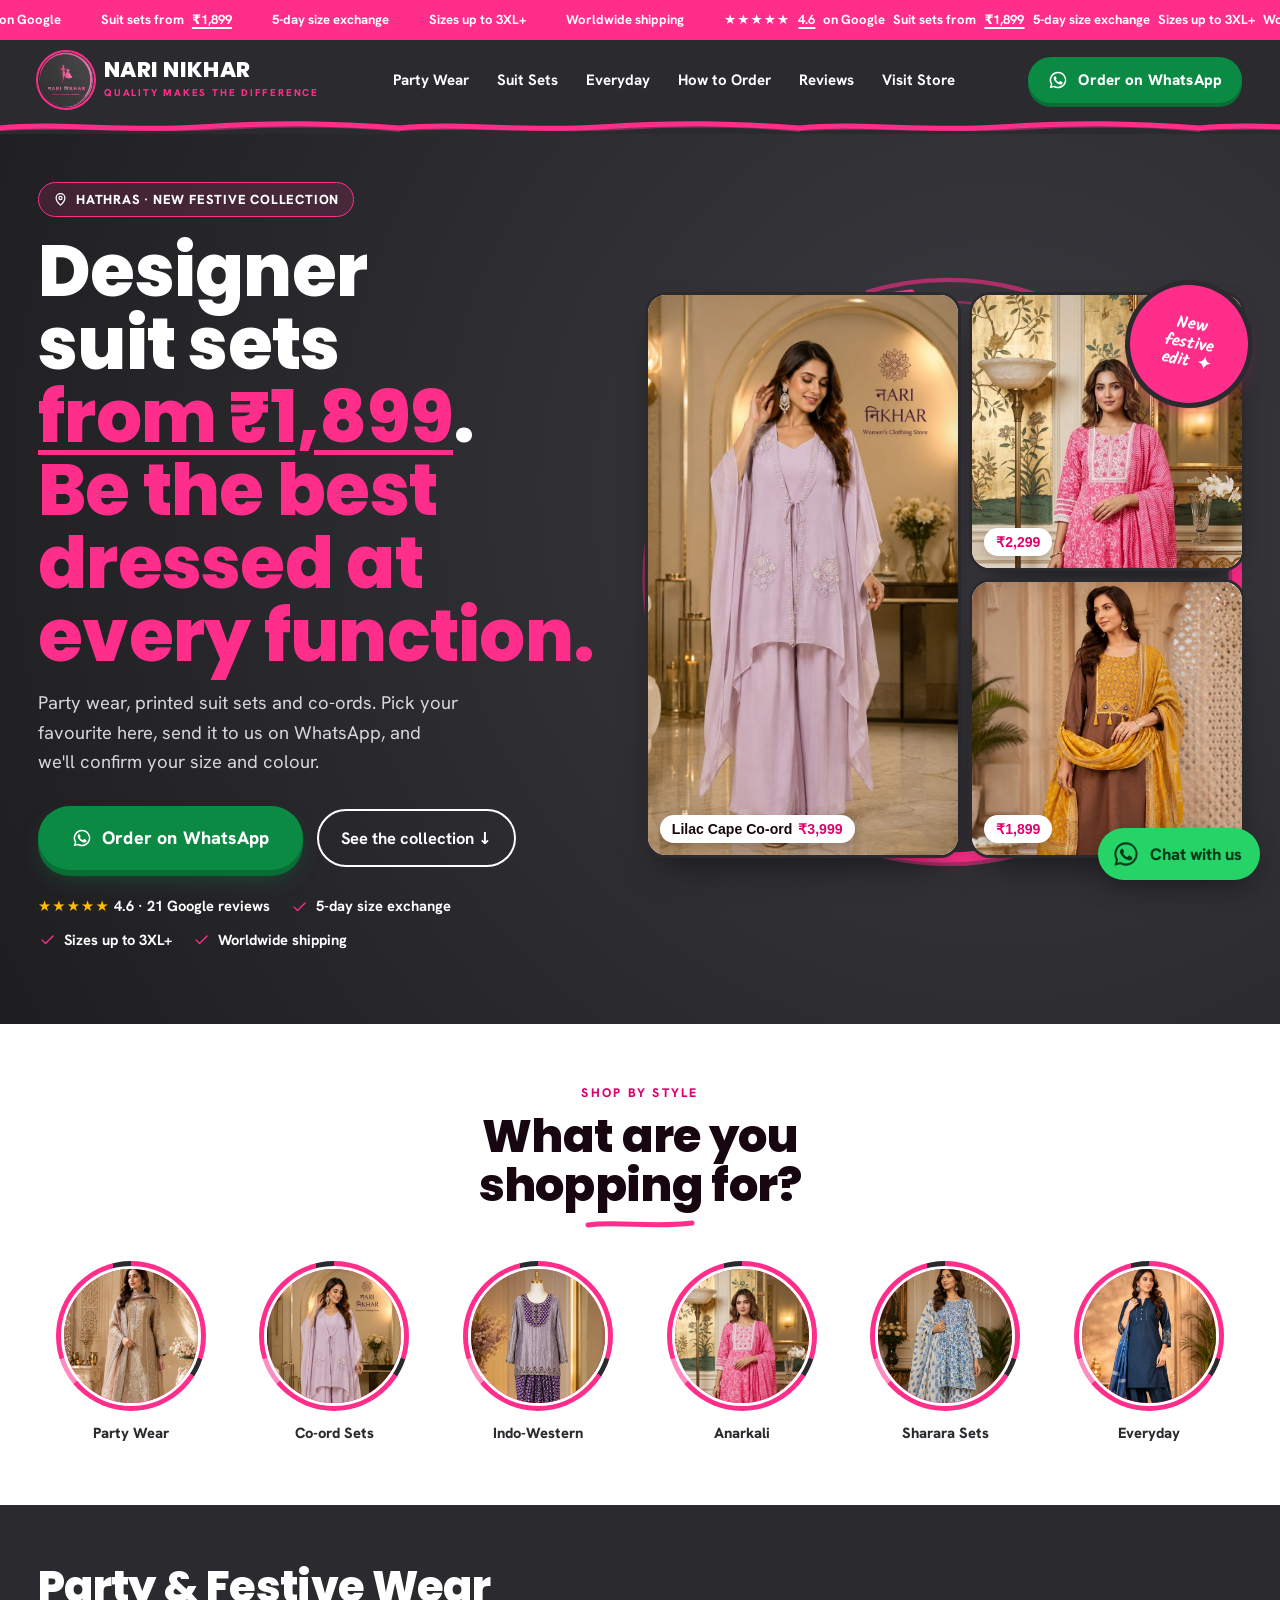
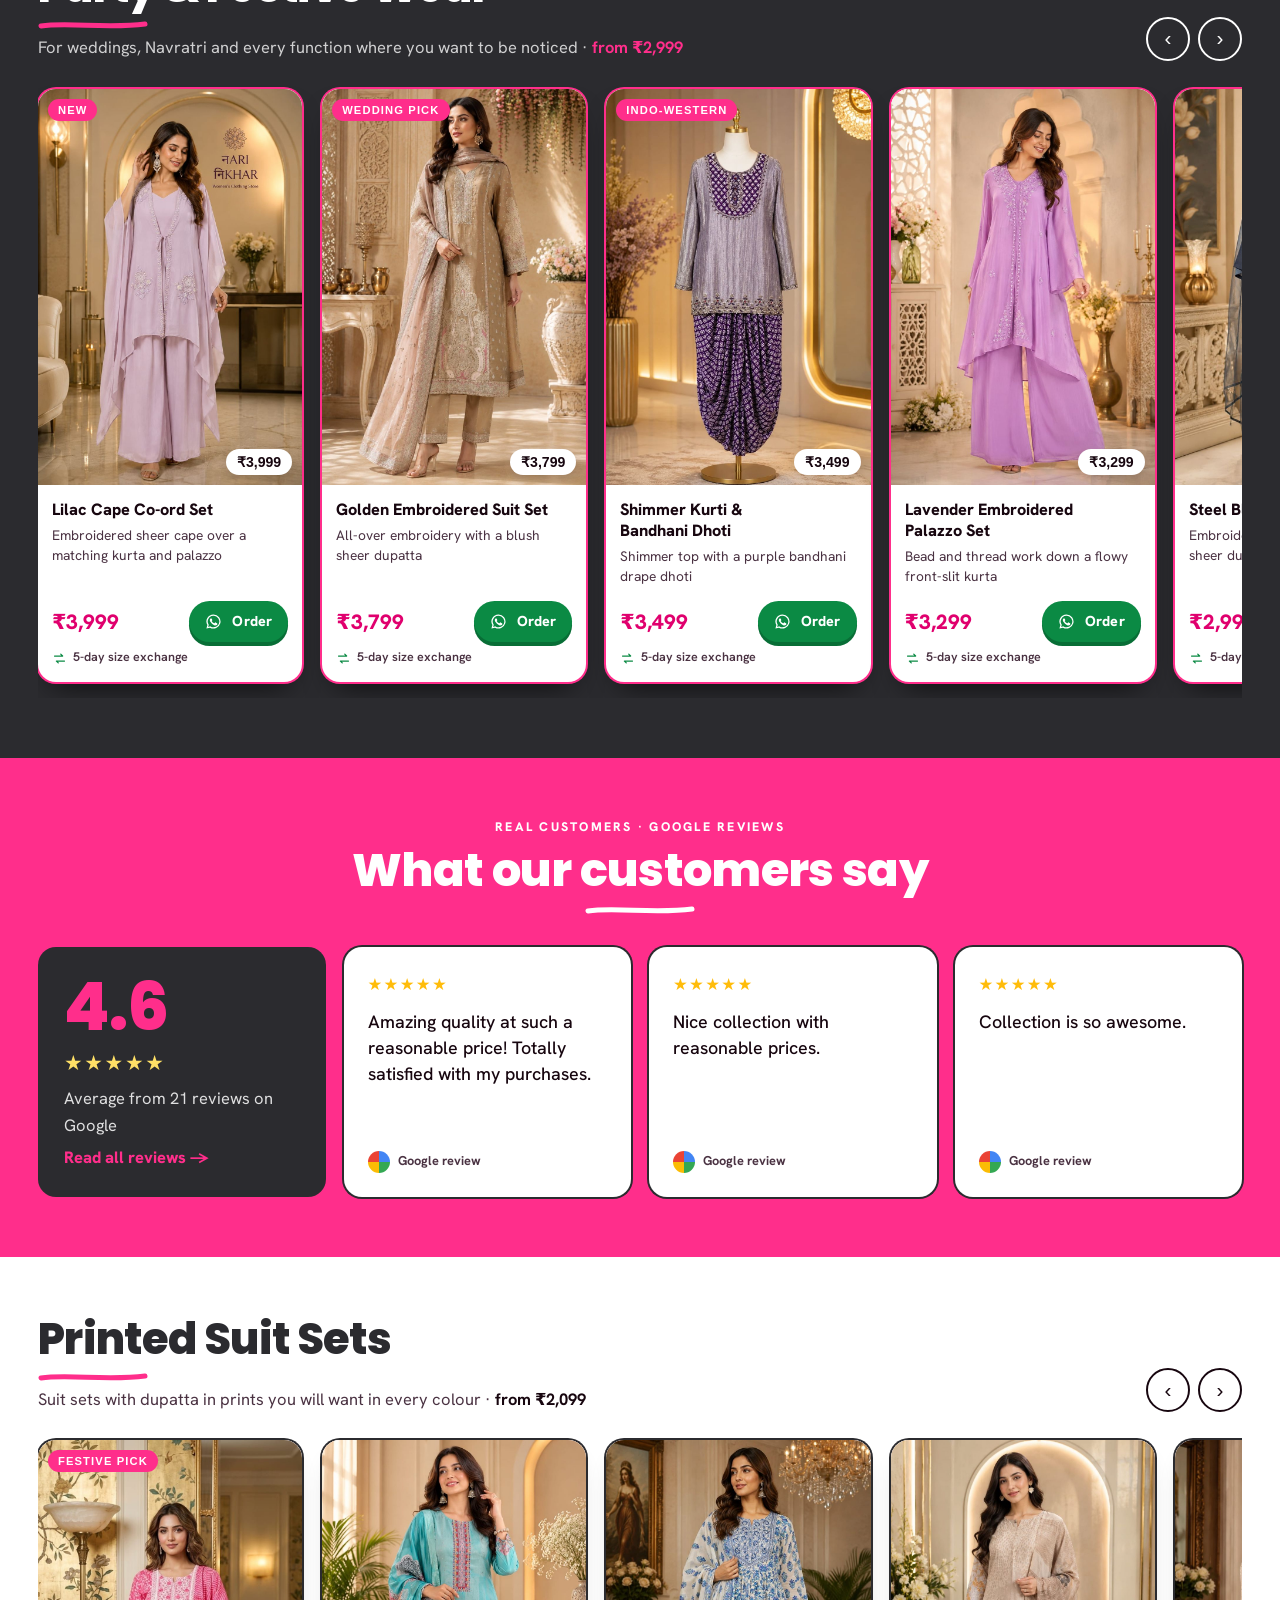
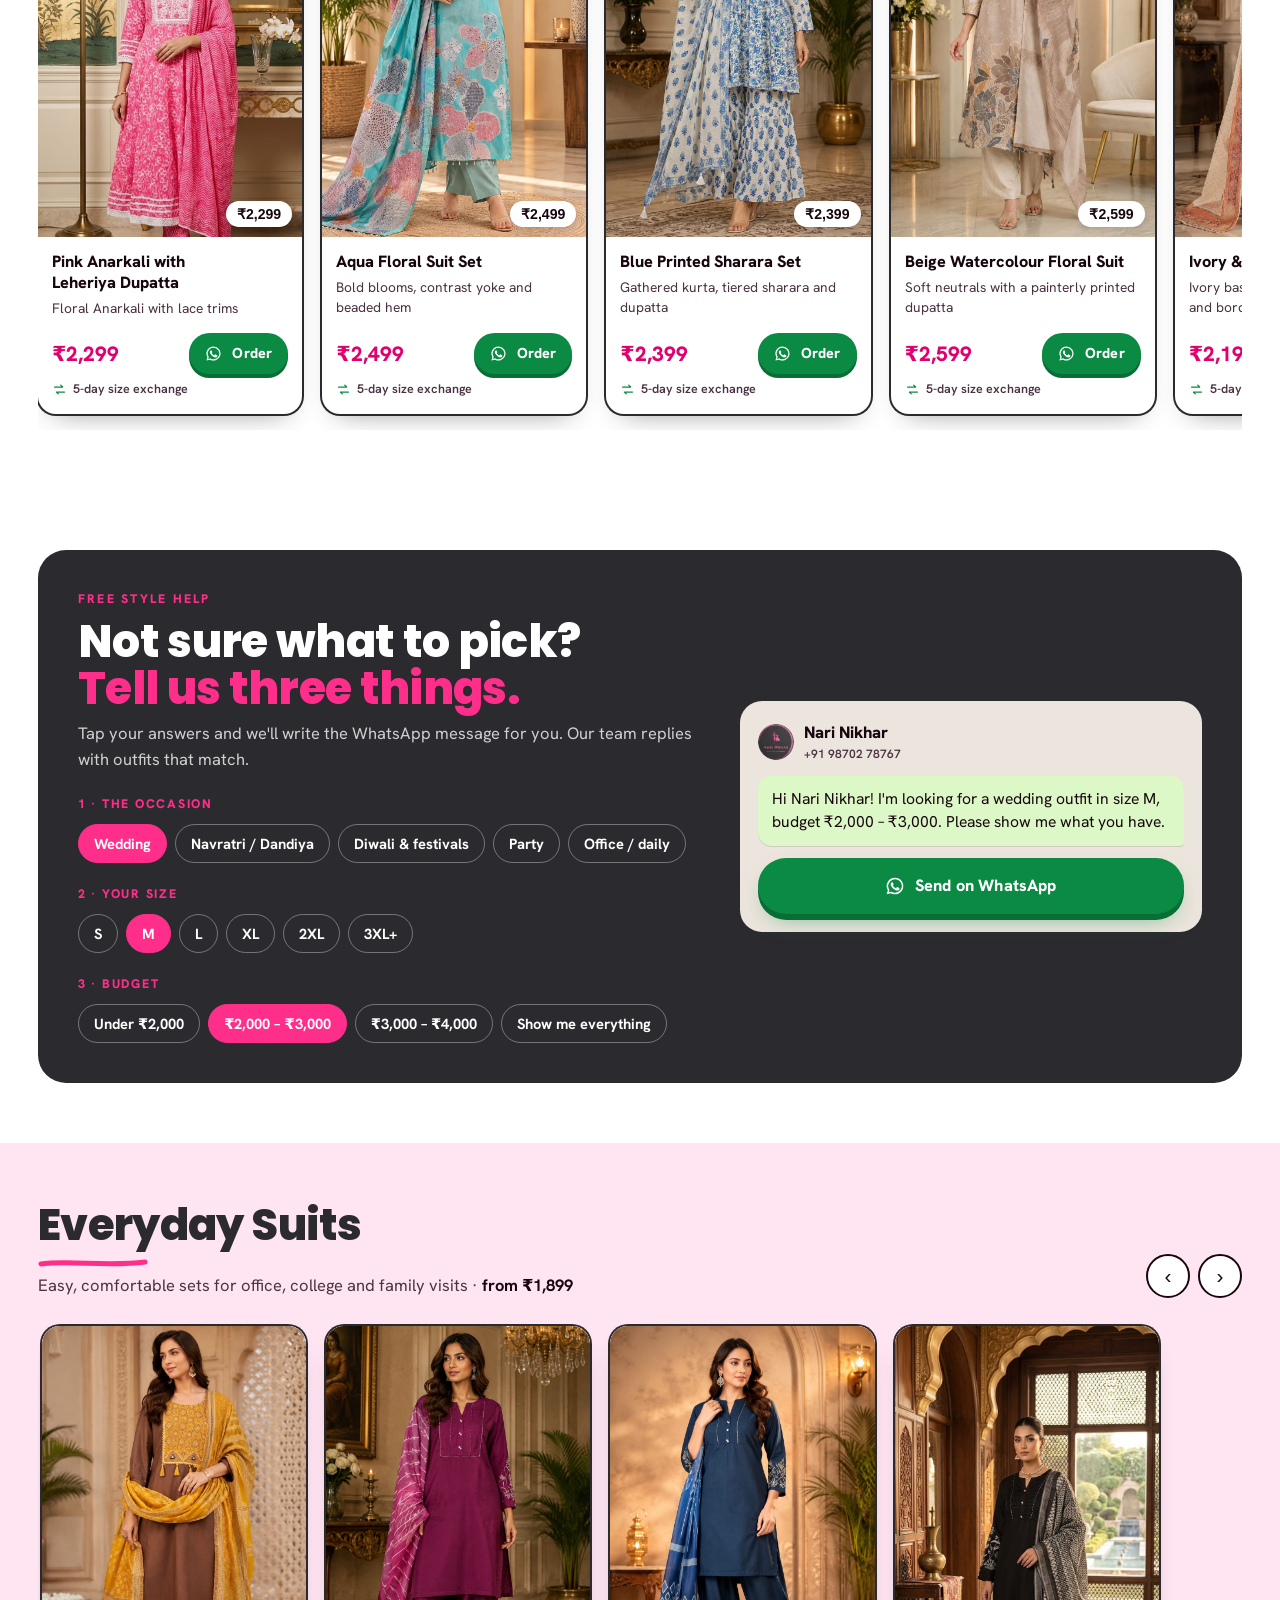
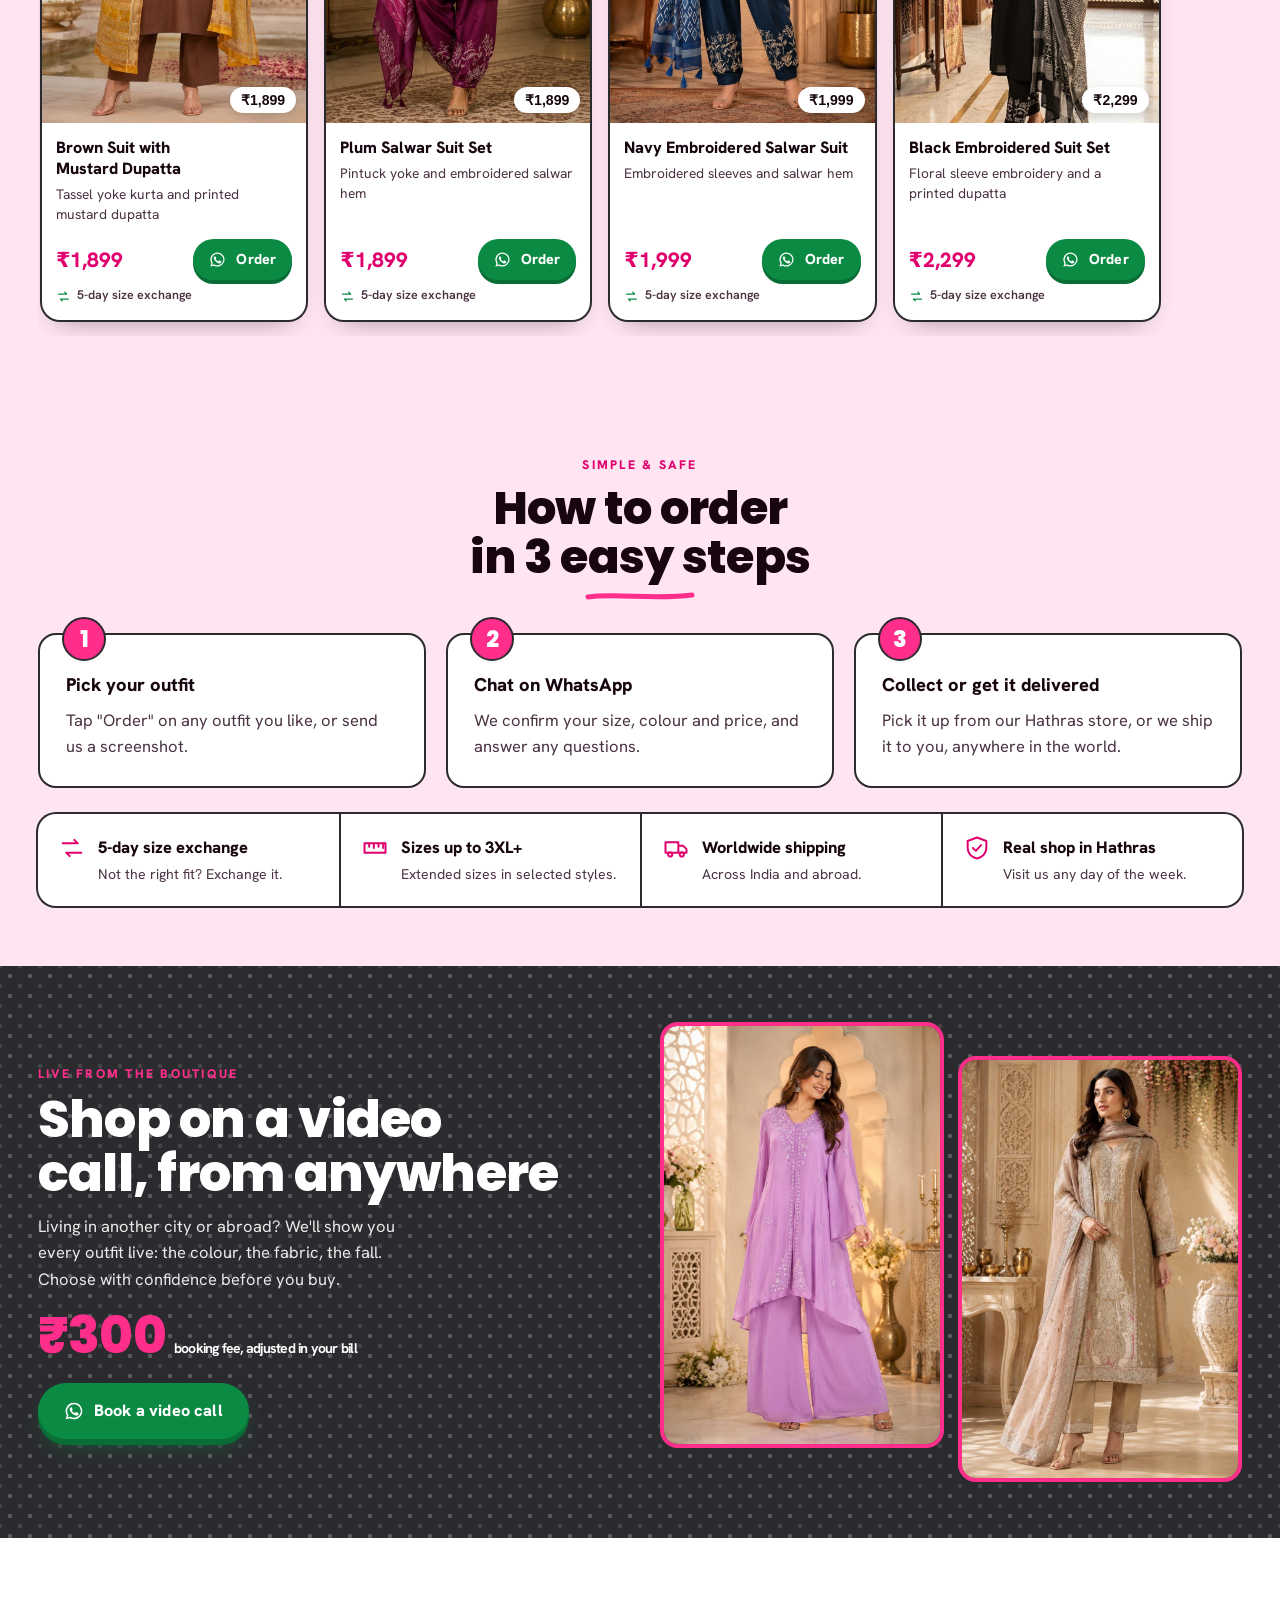
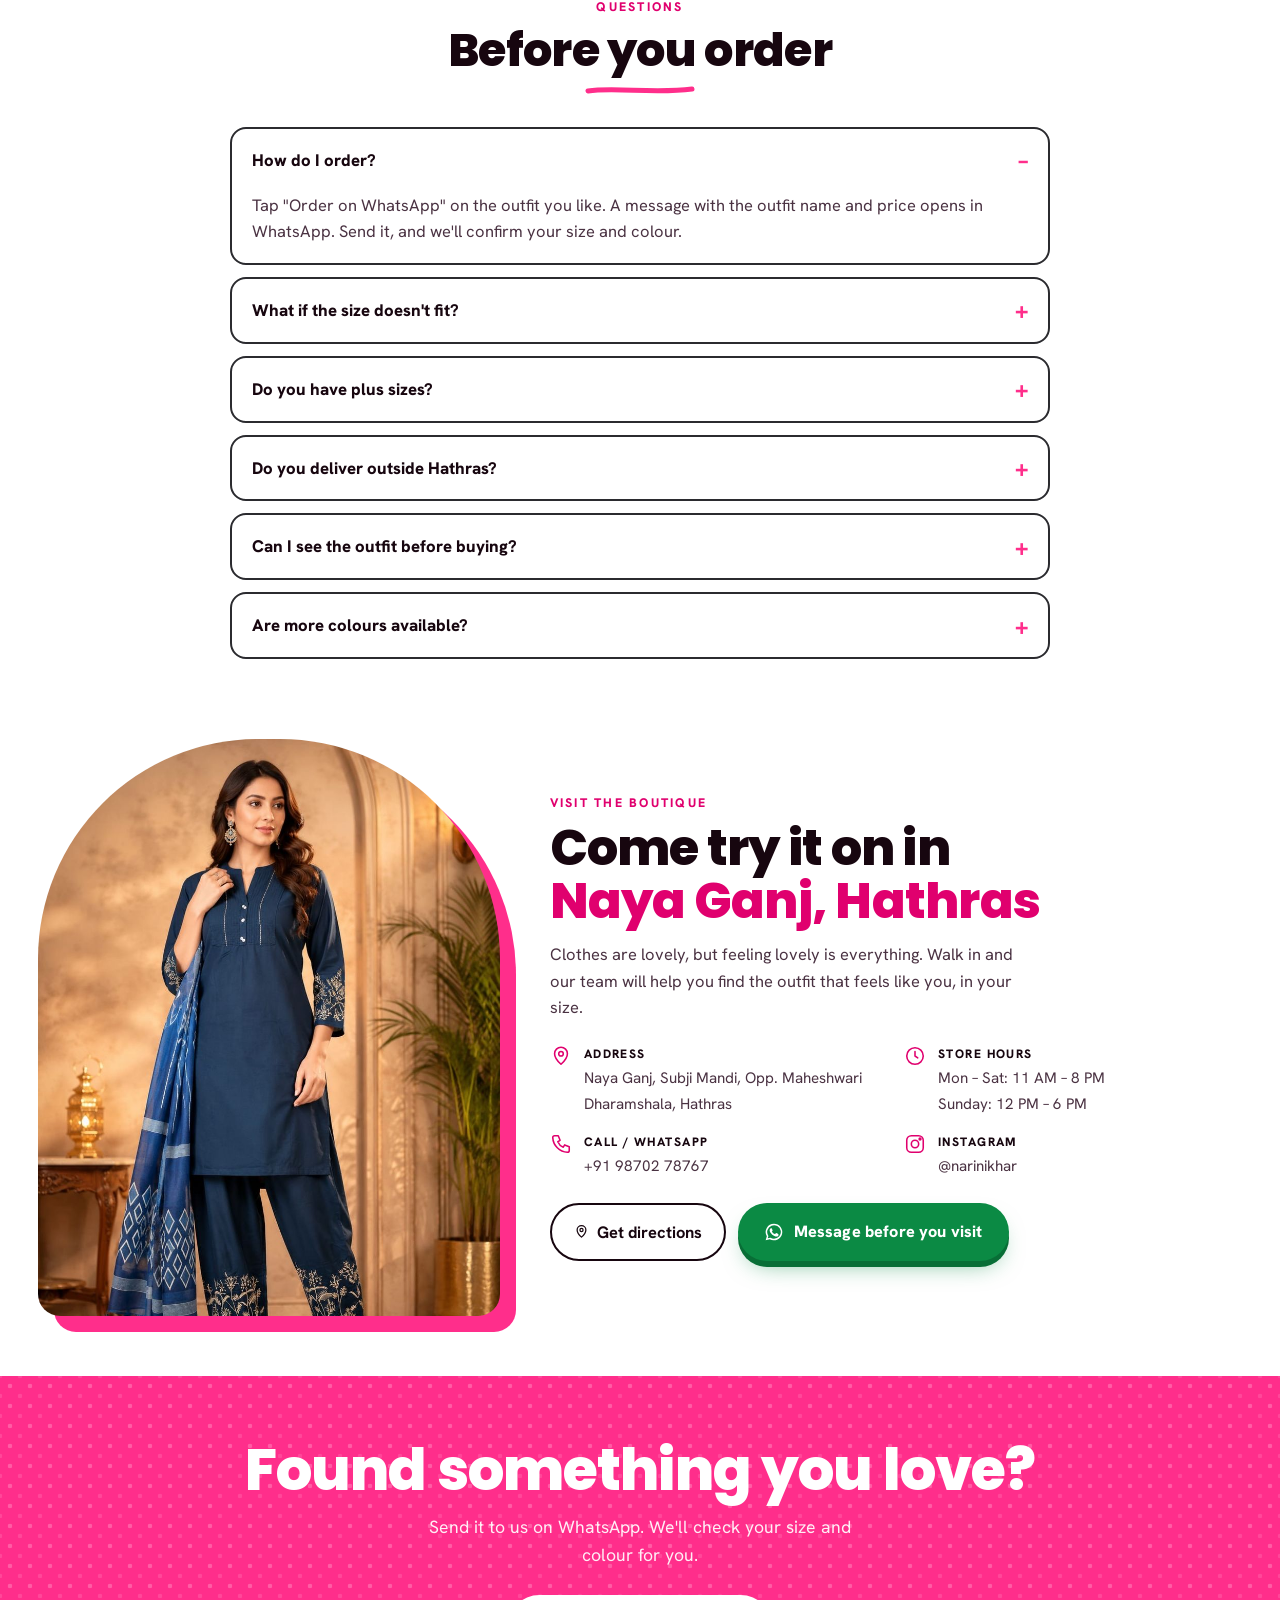
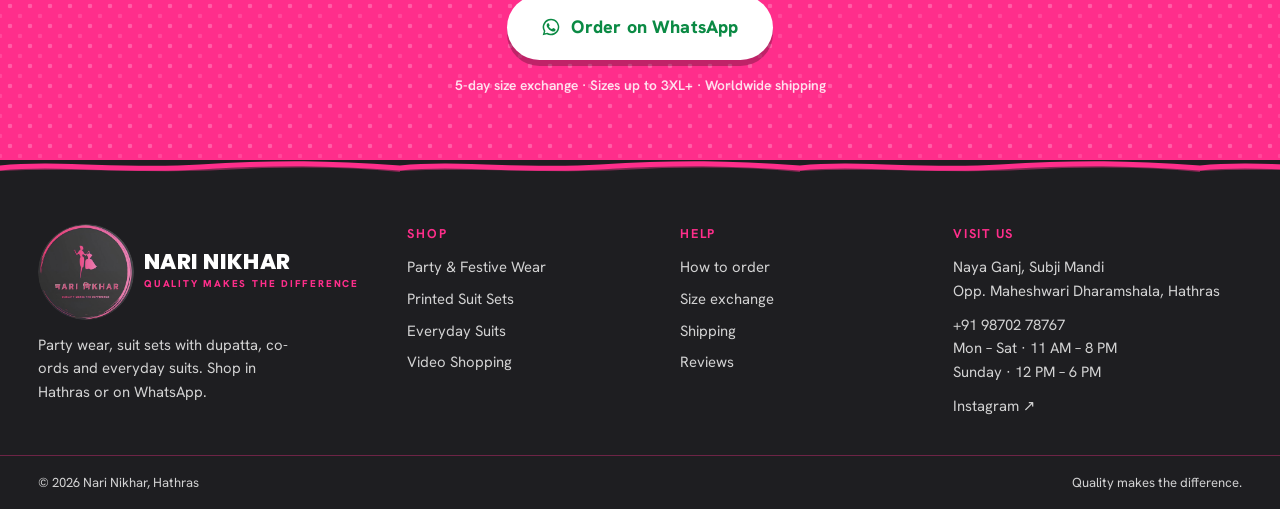
==== commit c0c35b1b: "Use the real Nari Nikhar logo everywhere and restyle around its charcoal and pink theme Co-Authored-" ====
--- a/index.html
+++ b/index.html
@@ -5,12 +5,15 @@
 <meta name="viewport" content="width=device-width, initial-scale=1, viewport-fit=cover">
 <title>Nari Nikhar | Designer Suit Sets from ₹1,899 · Hathras</title>
 <meta name="description" content="Designer suit sets from ₹1,899 at Nari Nikhar, Hathras. Party wear, printed suits and co-ords. 4.6★ on Google. Order on WhatsApp, 5-day size exchange.">
-<meta name="theme-color" content="#D9006C">
+<meta name="theme-color" content="#2B2B2F">
 <meta property="og:title" content="Nari Nikhar | Designer Suit Sets from ₹1,899">
 <meta property="og:description" content="Designer suit sets from ₹1,899 at Nari Nikhar, Hathras. Party wear, printed suits and co-ords. 4.6★ on Google. Order on WhatsApp, 5-day size exchange.">
 <meta property="og:image" content="https://prashanttyagi3112.github.io/narinikhar/images/lilac-cape-coord.jpg">
-<script type="application/ld+json">{"@context": "https://schema.org", "@type": "ClothingStore", "name": "Nari Nikhar", "telephone": "+91 98702 78767", "address": {"@type": "PostalAddress", "streetAddress": "Naya Ganj, Subji Mandi, Opp. Maheshwari Dharamshala", "addressLocality": "Hathras", "addressRegion": "Uttar Pradesh", "addressCountry": "IN"}, "openingHours": ["Mo-Sa 11:00-20:00", "Su 12:00-18:00"], "priceRange": "\u20b91,899 - \u20b93,999", "sameAs": ["https://www.instagram.com/narinikhar/"]}</script>
-<link rel="preconnect" href="https://fonts.googleapis.com"><link rel="preconnect" href="https://fonts.gstatic.com" crossorigin><link rel="stylesheet" href="https://fonts.googleapis.com/css2?family=Rozha+One&family=Hanken+Grotesk:wght@400;500;600;700;800&family=Kalam:wght@700&display=swap">
+<meta property="og:image" content="https://prashanttyagi3112.github.io/narinikhar/images/share-card.jpg">
+<link rel="icon" type="image/png" href="images/favicon.png">
+<link rel="apple-touch-icon" href="images/apple-touch-icon.png">
+<script type="application/ld+json">{"@context": "https://schema.org", "@type": "ClothingStore", "name": "Nari Nikhar", "telephone": "+91 98702 78767", "address": {"@type": "PostalAddress", "streetAddress": "Naya Ganj, Subji Mandi, Opp. Maheshwari Dharamshala", "addressLocality": "Hathras", "addressRegion": "Uttar Pradesh", "addressCountry": "IN"}, "openingHours": ["Mo-Sa 11:00-20:00", "Su 12:00-18:00"], "priceRange": "\u20b91,899 - \u20b93,999", "logo": "https://prashanttyagi3112.github.io/narinikhar/images/logo.png", "slogan": "Quality makes the difference", "sameAs": ["https://www.instagram.com/narinikhar/"]}</script>
+<link rel="preconnect" href="https://fonts.googleapis.com"><link rel="preconnect" href="https://fonts.gstatic.com" crossorigin><link rel="stylesheet" href="https://fonts.googleapis.com/css2?family=Poppins:wght@600;700;800&family=Hanken+Grotesk:wght@400;500;600;700;800&family=Kalam:wght@700&display=swap">
 <style>
 /* Layout: conversion storefront — trust strip, header with one green action, price-led hero with photo collage, category circles, product rows anchored high-to-low, social proof between rows, style finder, 3-step "how to order", objections FAQ, closing call to action, sticky mobile order bar. Single bright theme by design.
    Colour roles: green = order (only purchase buttons use it), rani pink = brand & headings, marigold = ratings/highlights, purple = premium service band, ink = text. */
@@ -60,9 +63,10 @@
 header.top{position:sticky;top:env(safe-area-inset-top,0px);z-index:50;background:rgba(255,255,255,.97);backdrop-filter:blur(8px);box-shadow:0 1px 0 var(--line)}
 .bar{display:flex;align-items:center;justify-content:space-between;gap:16px;padding-block:12px}
 .logo{display:flex;align-items:center;gap:10px;text-decoration:none;color:var(--ink)}
-.mandala{width:42px;height:42px;color:var(--rose);flex:none}
+.logo-img{width:56px;height:56px;border-radius:50%;flex:none;box-shadow:0 0 0 2px #fff,0 0 0 3px rgba(217,0,108,.35)}
+.foot-logo .logo-img{width:96px;height:96px;box-shadow:none}
 .logo-name{display:block;font-family:var(--f-display);font-size:1.75rem;line-height:1}
-.logo-sub{display:block;font-size:.62rem;font-weight:800;letter-spacing:.24em;text-transform:uppercase;color:var(--rose);margin-top:4px}
+.logo-sub{display:block;font-size:.62rem;font-weight:800;letter-spacing:.18em;text-transform:uppercase;color:var(--rose);margin-top:4px}
 nav.main ul{list-style:none;margin:0;padding:0;display:flex;gap:4px}
 nav.main a{display:block;padding:8px 12px;border-radius:999px;text-decoration:none;font-weight:700;font-size:.94rem}
 nav.main a:hover{background:var(--blush);color:var(--rose)}
@@ -166,7 +170,7 @@
 .sw{width:13px;height:13px;border-radius:50%;flex:none;border:1px solid rgba(255,255,255,.6)}
 .chat{background:#ECE5DD;border-radius:22px;padding:18px;display:flex;flex-direction:column;gap:12px;align-self:center;color:var(--ink)}
 .chat-top{display:flex;align-items:center;gap:10px;font-weight:800}
-.chat-top .av{width:36px;height:36px;border-radius:50%;background:var(--rose);color:#fff;display:grid;place-items:center;font-family:var(--f-display)}
+.chat-top .av{width:36px;height:36px;border-radius:50%;flex:none}
 .chat-top small{display:block;font-weight:600;color:var(--muted);font-size:.75rem}
 .bubble{align-self:flex-end;background:#DCF8C6;border-radius:14px 14px 4px 14px;padding:12px 14px;font-size:.98rem;line-height:1.45;box-shadow:0 1px 0 rgba(0,0,0,.12);max-width:100%}
 .chat .btn-wa{width:100%}
@@ -233,7 +237,6 @@
 footer{background:var(--ink);color:rgba(255,255,255,.8);font-size:.93rem}
 .foot{display:grid;grid-template-columns:1.4fr 1fr 1fr 1.2fr;gap:32px;padding-block:50px 36px}
 footer .logo{color:#fff}
-footer .mandala{color:var(--sun)}
 footer .logo-sub{color:var(--sun)}
 footer h4{margin:0 0 12px;color:var(--sun);font-size:.8rem;letter-spacing:.14em;text-transform:uppercase}
 footer ul{list-style:none;margin:0;padding:0;display:grid;gap:8px}
@@ -301,7 +304,7 @@
   .strip-in{justify-content:flex-start;animation:tick 22s linear infinite;width:max-content}
   @keyframes tick{to{transform:translateX(-50%)}}
   .dup{display:contents}
-  .logo-name{font-size:1.45rem}.mandala{width:34px;height:34px}.logo-sub{letter-spacing:.16em}
+  .logo-name{font-size:1.4rem}.logo-img{width:46px;height:46px}.logo-sub{letter-spacing:.12em;font-size:.56rem}
   .hero .lede{font-size:1.05rem}
   .hero-cta .btn-wa{width:100%}
   .hero-cta .btn-ghost{width:100%;justify-content:center}
@@ -324,6 +327,104 @@
   .foot{grid-template-columns:1fr}
   .promo-pics img:last-child{margin-top:20px}
 }
+
+/* ===== Logo theme: charcoal + hot pink brush ring, high contrast ===== */
+:root{--char:#2B2B2F;--char-2:#38383D;--char-3:#1E1E21;--pink:#FF2E8B;--rose:#E0006E;--rose-2:#B0005A;--pink-soft:#FFE4F1;--blush:#FFF0F7;
+  --f-display:"Poppins","Hanken Grotesk",system-ui,sans-serif}
+h1,h2,.logo-name,.fee,.score .num,.step::before{font-family:var(--f-display)!important;font-weight:800!important;letter-spacing:-.015em}
+.logo-name{letter-spacing:.02em;text-transform:uppercase;font-size:1.35rem}
+/* brush divider replaces the bunting */
+.toran{height:14px;background:url("data:image/svg+xml,%3Csvg xmlns='http://www.w3.org/2000/svg' width='400' height='14' viewBox='0 0 400 14'%3E%3Cpath d='M0 8 C60 2 120 12 200 7 S330 3 400 8' fill='none' stroke='%23FF2E8B' stroke-width='5' stroke-linecap='round'/%3E%3Cpath d='M0 10 C80 6 150 13 220 9 S350 6 400 11' fill='none' stroke='%23FF2E8B' stroke-opacity='.45' stroke-width='2'/%3E%3C/svg%3E") repeat-x 0 0/400px 14px}
+/* strip + header in logo colours */
+.strip{background:var(--pink);color:#fff}
+.strip b{color:#fff;text-decoration:underline;text-decoration-thickness:2px;text-underline-offset:3px}
+.strip .stars{color:#fff}
+body::before{background:var(--char)}
+header.top{background:var(--char);box-shadow:none}
+header.top .logo{color:#fff}
+.logo-sub{color:var(--pink)}
+.logo-img{box-shadow:0 0 0 2px var(--pink)}
+nav.main a{color:#fff}
+nav.main a:hover{background:var(--pink);color:#fff}
+.menu-btn{background:var(--char);color:#fff;border-color:#fff}
+@media (max-width:1080px){nav.main.open{background:var(--char)}}
+/* hero: charcoal stage, pink brush circle behind the photos */
+.hero{background:radial-gradient(circle at 78% 40%,#3A3A40 0,var(--char) 55%,var(--char-3) 100%);color:#fff}
+.hero::before{display:none}
+.eyebrow{background:rgba(255,46,139,.14);border-color:var(--pink);color:#fff}
+.hero h1{color:#fff}
+.hero h1 em{color:var(--pink)}
+.hero h1 .price-hl{background:none;color:var(--pink);text-decoration:underline;text-decoration-color:var(--pink);text-decoration-thickness:5px;text-underline-offset:8px}
+.hero .lede{color:rgba(255,255,255,.82)}
+.proof li{color:#fff}
+.proof .ic{color:var(--pink)}
+.hero .btn-ghost{background:transparent;color:#fff;border-color:#fff}
+.hero .btn-ghost:hover{background:#fff;color:var(--char)}
+.collage{isolation:isolate}
+.collage::before{content:"";position:absolute;z-index:-1;inset:-34px -26px;background:url("data:image/svg+xml,%3Csvg xmlns='http://www.w3.org/2000/svg' viewBox='0 0 200 200'%3E%3Cg fill='none' stroke='%23FF2E8B' stroke-linecap='round'%3E%3Cellipse cx='100' cy='100' rx='93' ry='90' stroke-width='3.2' stroke-dasharray='420 30 40 12'/%3E%3Cellipse cx='101' cy='99' rx='90' ry='93' stroke-width='1.4' stroke-opacity='.6' stroke-dasharray='300 20 60 25'/%3E%3Cellipse cx='99' cy='101' rx='95' ry='88' stroke-width='.8' stroke-opacity='.45'/%3E%3C/g%3E%3C/svg%3E") center/contain no-repeat}
+.ph{box-shadow:0 0 0 3px var(--char),0 18px 40px -16px rgba(0,0,0,.7)}
+.ptag i{color:var(--rose)}
+.sticker{background:var(--pink);box-shadow:0 0 0 5px var(--char),0 10px 24px -8px rgba(255,46,139,.7)}
+/* section headings with a pink brush underline */
+.sec-head h2::after,.row-head h2::after{content:"";display:block;width:110px;height:10px;margin-top:10px;background:url("data:image/svg+xml,%3Csvg xmlns='http://www.w3.org/2000/svg' width='110' height='10'%3E%3Cpath d='M3 6 C30 2 70 9 107 4' fill='none' stroke='%23FF2E8B' stroke-width='5' stroke-linecap='round'/%3E%3C/svg%3E") no-repeat}
+.sec-head h2::after{margin-inline:auto}
+.kick{color:var(--rose)}
+/* category rings in pink brush tones */
+.ring{background:conic-gradient(var(--pink) 0 30%,var(--char) 0 34%,var(--pink) 0 64%,#FF8CC0 0 70%,var(--pink) 0 96%,var(--char) 0)}
+.circles a{color:var(--char)}
+.circles a:hover{color:var(--rose)}
+/* product rows: alternate charcoal / white / pink for contrast */
+.tone-rose{background:var(--char);--c:var(--pink)}
+.tone-rose .row-head h2{color:#fff}
+.tone-rose .row-head p{color:rgba(255,255,255,.78)}
+.tone-rose .row-head b{color:var(--pink)}
+.tone-rose .row-ctrl button{background:transparent;border-color:#fff;color:#fff}
+.tone-rose .row-ctrl button:hover{background:var(--pink);border-color:var(--pink)}
+.tone-violet{background:#fff;--c:var(--rose)}
+.tone-violet .row-head h2,.tone-teal .row-head h2{color:var(--char)}
+.tone-teal{background:var(--pink-soft);--c:var(--rose)}
+.prod{box-shadow:0 0 0 2px var(--char),0 14px 28px -16px rgba(0,0,0,.45)}
+.tone-rose .prod{box-shadow:0 0 0 2px var(--pink),0 16px 30px -14px rgba(0,0,0,.8)}
+.prod:hover{box-shadow:0 0 0 3px var(--pink),0 20px 36px -16px rgba(0,0,0,.5)}
+.label{background:var(--pink);color:#fff}
+.price{color:var(--rose)}
+/* reviews on hot pink, charcoal score */
+.reviews{background-color:var(--pink)}
+.reviews .kick{color:#fff}
+.reviews .sec-head h2::after{filter:brightness(0) invert(1)}
+.score{background:var(--char)}
+.score .num,.score a{color:var(--pink)}
+.score .stars{color:var(--sun)}
+.rev{box-shadow:0 0 0 2px var(--char)}
+/* finder */
+.finder{background:var(--char)}
+.finder h2 em,.finder .kick,.q-l{color:var(--pink)!important}
+.opt[aria-pressed="true"]{background:var(--pink);border-color:var(--pink);color:#fff}
+/* steps & guarantee */
+#how{background:var(--pink-soft)!important}
+.step{border-color:var(--char)}
+.step::before{background:var(--pink);color:#fff;border-color:var(--char)}
+.g .ic{color:var(--rose)}
+.guarantee{box-shadow:0 0 0 2px var(--char)}
+.g+.g{border-color:var(--char)}
+/* video promo: charcoal with pink */
+.promo{background-color:var(--char)}
+.promo .kick,.fee{color:var(--pink)!important}
+.promo-pics img{border-color:var(--pink)}
+/* faq + visit */
+.faq details{border-color:var(--char)}
+.faq summary::after{color:var(--pink)}
+.visit h2 em{color:var(--rose)}
+.visit-pic::after{background:var(--pink)}
+.vi .ic{color:var(--rose)}
+/* closing CTA + footer */
+.close{background-color:var(--pink)}
+footer{background:var(--char-3)}
+footer h4,footer .logo-sub{color:var(--pink)}
+footer .logo{color:#fff}
+.copyline{border-color:rgba(255,46,139,.35)}
+.lb-side .price{color:var(--rose)}
+@media (max-width:560px){.logo-name{font-size:1.1rem}.collage::before{inset:-18px -12px}}
 </style>
 </head>
 <body>
@@ -331,7 +432,7 @@
 <div class="strip"><div class="strip-in"><span><span class="stars" aria-hidden="true">★★★★★</span> <b>4.6</b> on Google</span><span>Suit sets from <b>₹1,899</b></span><span>5-day size exchange</span><span>Sizes up to 3XL+</span><span>Worldwide shipping</span><span class="dup" aria-hidden="true"></span></div></div>
 <header class="top">
  <div class="wrap bar" style="position:relative">
-  <a class="logo" href="#top" aria-label="Nari Nikhar home"><svg class="mandala" viewBox="0 0 64 64" aria-hidden="true"><g fill="none" stroke="currentColor" stroke-width="1.7"><circle cx="32" cy="32" r="5"/><circle cx="32" cy="32" r="10"/><path transform="rotate(0 32 32)" d="M32 22c-4-6-4-12 0-18 4 6 4 12 0 18z"/><path transform="rotate(45 32 32)" d="M32 22c-4-6-4-12 0-18 4 6 4 12 0 18z"/><path transform="rotate(90 32 32)" d="M32 22c-4-6-4-12 0-18 4 6 4 12 0 18z"/><path transform="rotate(135 32 32)" d="M32 22c-4-6-4-12 0-18 4 6 4 12 0 18z"/><path transform="rotate(180 32 32)" d="M32 22c-4-6-4-12 0-18 4 6 4 12 0 18z"/><path transform="rotate(225 32 32)" d="M32 22c-4-6-4-12 0-18 4 6 4 12 0 18z"/><path transform="rotate(270 32 32)" d="M32 22c-4-6-4-12 0-18 4 6 4 12 0 18z"/><path transform="rotate(315 32 32)" d="M32 22c-4-6-4-12 0-18 4 6 4 12 0 18z"/><path transform="rotate(22 32 32)" d="M32 22c-2.5-3-6-5-9-5 1 3.5 3.5 6 7 7"/><path transform="rotate(67 32 32)" d="M32 22c-2.5-3-6-5-9-5 1 3.5 3.5 6 7 7"/><path transform="rotate(112 32 32)" d="M32 22c-2.5-3-6-5-9-5 1 3.5 3.5 6 7 7"/><path transform="rotate(157 32 32)" d="M32 22c-2.5-3-6-5-9-5 1 3.5 3.5 6 7 7"/><path transform="rotate(202 32 32)" d="M32 22c-2.5-3-6-5-9-5 1 3.5 3.5 6 7 7"/><path transform="rotate(247 32 32)" d="M32 22c-2.5-3-6-5-9-5 1 3.5 3.5 6 7 7"/><path transform="rotate(292 32 32)" d="M32 22c-2.5-3-6-5-9-5 1 3.5 3.5 6 7 7"/><path transform="rotate(337 32 32)" d="M32 22c-2.5-3-6-5-9-5 1 3.5 3.5 6 7 7"/></g></svg><span><span class="logo-name">Nari Nikhar</span><span class="logo-sub">Women's Clothing · Hathras</span></span></a>
+  <a class="logo" href="#top" aria-label="Nari Nikhar home"><img class="logo-img" src="images/logo-192.png" alt="Nari Nikhar logo" width="56" height="56"><span><span class="logo-name">Nari Nikhar</span><span class="logo-sub">Quality makes the difference</span></span></a>
   <nav class="main" id="mainNav" aria-label="Main"><ul><li><a href="#party">Party Wear</a></li><li><a href="#printed">Suit Sets</a></li><li><a href="#everyday">Everyday</a></li><li><a href="#how">How to Order</a></li><li><a href="#reviews">Reviews</a></li><li><a href="#visit">Visit Store</a></li></ul></nav>
   <div style="display:flex;gap:10px;align-items:center">
    <a class="btn-wa" href="https://wa.me/919870278767?text=Hi%20Nari%20Nikhar%21%20I%20would%20like%20to%20order%20an%20outfit." target="_blank" rel="noopener"><svg class="wa" viewBox="0 0 24 24" aria-hidden="true"><path fill="currentColor" d="M12 2a10 10 0 0 0-8.6 15.1L2 22l5-1.3A10 10 0 1 0 12 2Zm0 18.2a8.2 8.2 0 0 1-4.2-1.2l-.3-.2-3 .8.8-2.9-.2-.3A8.2 8.2 0 1 1 12 20.2Zm4.5-6.1c-.2-.1-1.5-.7-1.7-.8-.2-.1-.4-.1-.6.1l-.8 1c-.1.2-.3.2-.5.1a6.7 6.7 0 0 1-3.3-2.9c-.3-.4.3-.4.7-1.4.1-.2 0-.3 0-.4l-.8-1.8c-.2-.5-.4-.4-.6-.4h-.5a1 1 0 0 0-.7.3 3 3 0 0 0-.9 2.2 5.2 5.2 0 0 0 1.1 2.7 11.8 11.8 0 0 0 4.5 4c1.7.7 2.3.8 3.2.6.5-.1 1.5-.6 1.7-1.2.2-.6.2-1.1.2-1.2-.1-.1-.3-.2-.5-.3Z"/></svg><span>Order on WhatsApp</span></a>
@@ -502,7 +603,7 @@
     </div></div>
    </div>
    <div class="chat">
-    <div class="chat-top"><span class="av">न</span><span>Nari Nikhar<small>+91 98702 78767</small></span></div>
+    <div class="chat-top"><img class="av" src="images/logo-192.png" alt="" width="36" height="36"><span>Nari Nikhar<small>+91 98702 78767</small></span></div>
     <div class="bubble" id="bubble" aria-live="polite">Hi Nari Nikhar! I'm looking for a wedding outfit in size M, budget ₹2,000 – ₹3,000. Please show me what you have.</div>
     <a class="btn-wa" id="finderBtn" href="#" target="_blank" rel="noopener"><svg class="wa" viewBox="0 0 24 24" aria-hidden="true"><path fill="currentColor" d="M12 2a10 10 0 0 0-8.6 15.1L2 22l5-1.3A10 10 0 1 0 12 2Zm0 18.2a8.2 8.2 0 0 1-4.2-1.2l-.3-.2-3 .8.8-2.9-.2-.3A8.2 8.2 0 1 1 12 20.2Zm4.5-6.1c-.2-.1-1.5-.7-1.7-.8-.2-.1-.4-.1-.6.1l-.8 1c-.1.2-.3.2-.5.1a6.7 6.7 0 0 1-3.3-2.9c-.3-.4.3-.4.7-1.4.1-.2 0-.3 0-.4l-.8-1.8c-.2-.5-.4-.4-.6-.4h-.5a1 1 0 0 0-.7.3 3 3 0 0 0-.9 2.2 5.2 5.2 0 0 0 1.1 2.7 11.8 11.8 0 0 0 4.5 4c1.7.7 2.3.8 3.2.6.5-.1 1.5-.6 1.7-1.2.2-.6.2-1.1.2-1.2-.1-.1-.3-.2-.5-.3Z"/></svg><span>Send on WhatsApp</span></a>
    </div>
@@ -621,13 +722,13 @@
 <footer>
  <div class="toran" aria-hidden="true"></div>
  <div class="wrap foot">
-  <div><a class="logo" href="#top"><svg class="mandala" viewBox="0 0 64 64" aria-hidden="true"><g fill="none" stroke="currentColor" stroke-width="1.7"><circle cx="32" cy="32" r="5"/><circle cx="32" cy="32" r="10"/><path transform="rotate(0 32 32)" d="M32 22c-4-6-4-12 0-18 4 6 4 12 0 18z"/><path transform="rotate(45 32 32)" d="M32 22c-4-6-4-12 0-18 4 6 4 12 0 18z"/><path transform="rotate(90 32 32)" d="M32 22c-4-6-4-12 0-18 4 6 4 12 0 18z"/><path transform="rotate(135 32 32)" d="M32 22c-4-6-4-12 0-18 4 6 4 12 0 18z"/><path transform="rotate(180 32 32)" d="M32 22c-4-6-4-12 0-18 4 6 4 12 0 18z"/><path transform="rotate(225 32 32)" d="M32 22c-4-6-4-12 0-18 4 6 4 12 0 18z"/><path transform="rotate(270 32 32)" d="M32 22c-4-6-4-12 0-18 4 6 4 12 0 18z"/><path transform="rotate(315 32 32)" d="M32 22c-4-6-4-12 0-18 4 6 4 12 0 18z"/><path transform="rotate(22 32 32)" d="M32 22c-2.5-3-6-5-9-5 1 3.5 3.5 6 7 7"/><path transform="rotate(67 32 32)" d="M32 22c-2.5-3-6-5-9-5 1 3.5 3.5 6 7 7"/><path transform="rotate(112 32 32)" d="M32 22c-2.5-3-6-5-9-5 1 3.5 3.5 6 7 7"/><path transform="rotate(157 32 32)" d="M32 22c-2.5-3-6-5-9-5 1 3.5 3.5 6 7 7"/><path transform="rotate(202 32 32)" d="M32 22c-2.5-3-6-5-9-5 1 3.5 3.5 6 7 7"/><path transform="rotate(247 32 32)" d="M32 22c-2.5-3-6-5-9-5 1 3.5 3.5 6 7 7"/><path transform="rotate(292 32 32)" d="M32 22c-2.5-3-6-5-9-5 1 3.5 3.5 6 7 7"/><path transform="rotate(337 32 32)" d="M32 22c-2.5-3-6-5-9-5 1 3.5 3.5 6 7 7"/></g></svg><span><span class="logo-name">Nari Nikhar</span><span class="logo-sub">Women's Clothing · Hathras</span></span></a>
+  <div><a class="logo foot-logo" href="#top"><img class="logo-img" src="images/logo-320.png" alt="Nari Nikhar logo" width="96" height="96" loading="lazy"><span><span class="logo-name">Nari Nikhar</span><span class="logo-sub">Quality makes the difference</span></span></a>
    <p style="margin-top:14px;max-width:34ch">Party wear, suit sets with dupatta, co-ords and everyday suits. Shop in Hathras or on WhatsApp.</p></div>
   <div><h4>Shop</h4><ul><li><a href="#party">Party &amp; Festive Wear</a></li><li><a href="#printed">Printed Suit Sets</a></li><li><a href="#everyday">Everyday Suits</a></li><li><a href="#video">Video Shopping</a></li></ul></div>
   <div><h4>Help</h4><ul><li><a href="#how">How to order</a></li><li><a href="#faq">Size exchange</a></li><li><a href="#faq">Shipping</a></li><li><a href="#reviews">Reviews</a></li></ul></div>
   <div><h4>Visit us</h4><p>Naya Ganj, Subji Mandi<br>Opp. Maheshwari Dharamshala, Hathras</p><p style="margin-top:10px">+91 98702 78767<br>Mon – Sat · 11 AM – 8 PM<br>Sunday · 12 PM – 6 PM</p><p style="margin-top:10px"><a href="https://www.instagram.com/narinikhar/" target="_blank" rel="noopener">Instagram ↗</a></p></div>
  </div>
- <div class="copyline"><div class="wrap"><span>© <span data-year>2026</span> Nari Nikhar, Hathras</span><span>Wear what makes you feel wonderful.</span></div></div>
+ <div class="copyline"><div class="wrap"><span>© <span data-year>2026</span> Nari Nikhar, Hathras</span><span>Quality makes the difference.</span></div></div>
 </footer>
 
 <a class="fab" href="https://wa.me/919870278767?text=Hi%20Nari%20Nikhar%21%20I%20would%20like%20help%20choosing%20an%20outfit." target="_blank" rel="noopener" aria-label="Chat on WhatsApp"><span class="ping"></span><svg class="wa" viewBox="0 0 24 24" aria-hidden="true"><path fill="currentColor" d="M12 2a10 10 0 0 0-8.6 15.1L2 22l5-1.3A10 10 0 1 0 12 2Zm0 18.2a8.2 8.2 0 0 1-4.2-1.2l-.3-.2-3 .8.8-2.9-.2-.3A8.2 8.2 0 1 1 12 20.2Zm4.5-6.1c-.2-.1-1.5-.7-1.7-.8-.2-.1-.4-.1-.6.1l-.8 1c-.1.2-.3.2-.5.1a6.7 6.7 0 0 1-3.3-2.9c-.3-.4.3-.4.7-1.4.1-.2 0-.3 0-.4l-.8-1.8c-.2-.5-.4-.4-.6-.4h-.5a1 1 0 0 0-.7.3 3 3 0 0 0-.9 2.2 5.2 5.2 0 0 0 1.1 2.7 11.8 11.8 0 0 0 4.5 4c1.7.7 2.3.8 3.2.6.5-.1 1.5-.6 1.7-1.2.2-.6.2-1.1.2-1.2-.1-.1-.3-.2-.5-.3Z"/></svg><span>Chat with us</span></a>
@@ -637,7 +738,7 @@
  <button class="lb-close" id="lbClose" type="button" aria-label="Close">×</button>
  <div class="lb-box">
   <img id="lbImg" src="images/lilac-cape-coord.jpg" alt="">
-  <div class="lb-side"><span class="kick">Nari Nikhar</span><h3 id="lbTitle">Outfit</h3><p id="lbDesc"></p><span class="price" id="lbPrice"></span>
+  <div class="lb-side"><span class="kick" style="display:flex;align-items:center;gap:8px"><img src="images/logo-192.png" alt="" width="32" height="32" style="border-radius:50%">Nari Nikhar</span><h3 id="lbTitle">Outfit</h3><p id="lbDesc"></p><span class="price" id="lbPrice"></span>
    <a class="btn-wa" id="lbWa" href="#" target="_blank" rel="noopener"><svg class="wa" viewBox="0 0 24 24" aria-hidden="true"><path fill="currentColor" d="M12 2a10 10 0 0 0-8.6 15.1L2 22l5-1.3A10 10 0 1 0 12 2Zm0 18.2a8.2 8.2 0 0 1-4.2-1.2l-.3-.2-3 .8.8-2.9-.2-.3A8.2 8.2 0 1 1 12 20.2Zm4.5-6.1c-.2-.1-1.5-.7-1.7-.8-.2-.1-.4-.1-.6.1l-.8 1c-.1.2-.3.2-.5.1a6.7 6.7 0 0 1-3.3-2.9c-.3-.4.3-.4.7-1.4.1-.2 0-.3 0-.4l-.8-1.8c-.2-.5-.4-.4-.6-.4h-.5a1 1 0 0 0-.7.3 3 3 0 0 0-.9 2.2 5.2 5.2 0 0 0 1.1 2.7 11.8 11.8 0 0 0 4.5 4c1.7.7 2.3.8 3.2.6.5-.1 1.5-.6 1.7-1.2.2-.6.2-1.1.2-1.2-.1-.1-.3-.2-.5-.3Z"/></svg><span>Order on WhatsApp</span></a>
    <ul><li><svg class="mi" viewBox="0 0 24 24" aria-hidden="true"><path d="M5 12.5l4.5 4.5L19 7.5"/></svg>5-day size exchange</li><li><svg class="mi" viewBox="0 0 24 24" aria-hidden="true"><path d="M5 12.5l4.5 4.5L19 7.5"/></svg>Sizes up to 3XL+ in selected styles</li><li><svg class="mi" viewBox="0 0 24 24" aria-hidden="true"><path d="M5 12.5l4.5 4.5L19 7.5"/></svg>Worldwide shipping</li></ul>
   </div>
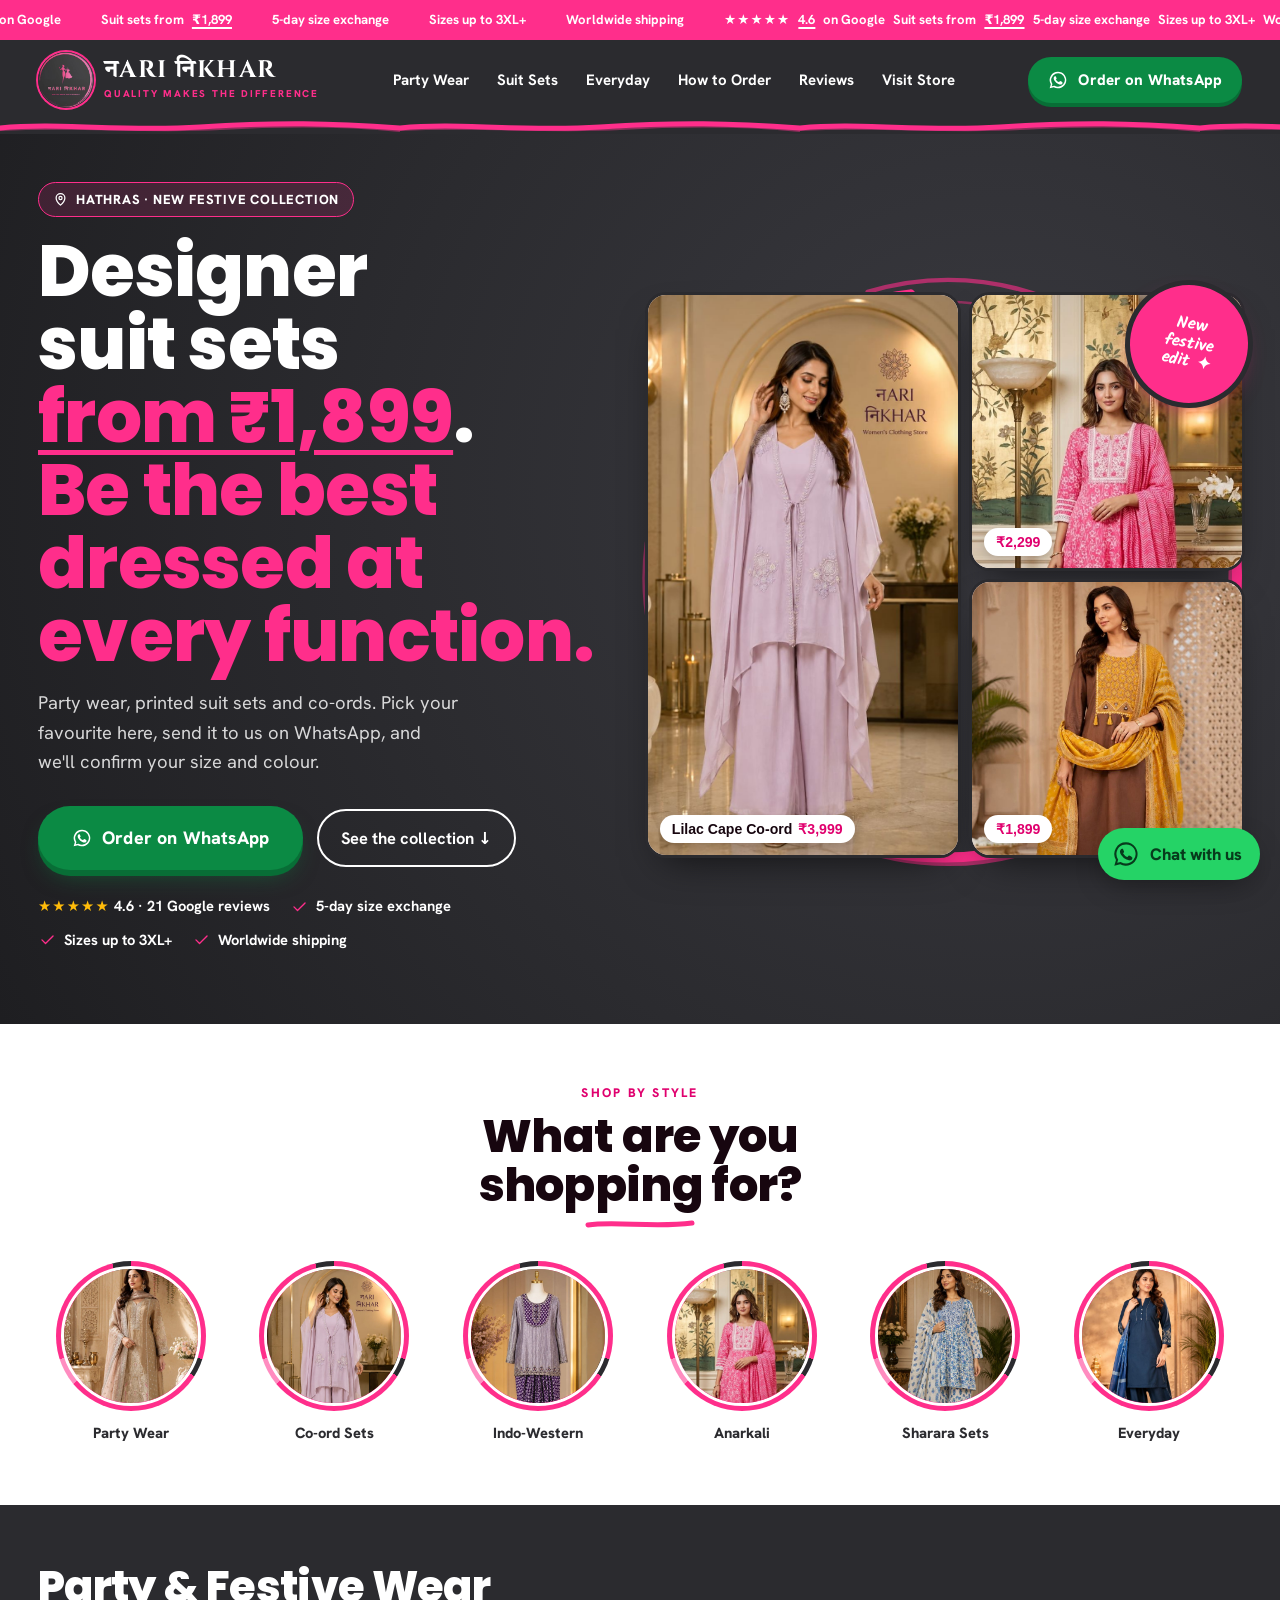
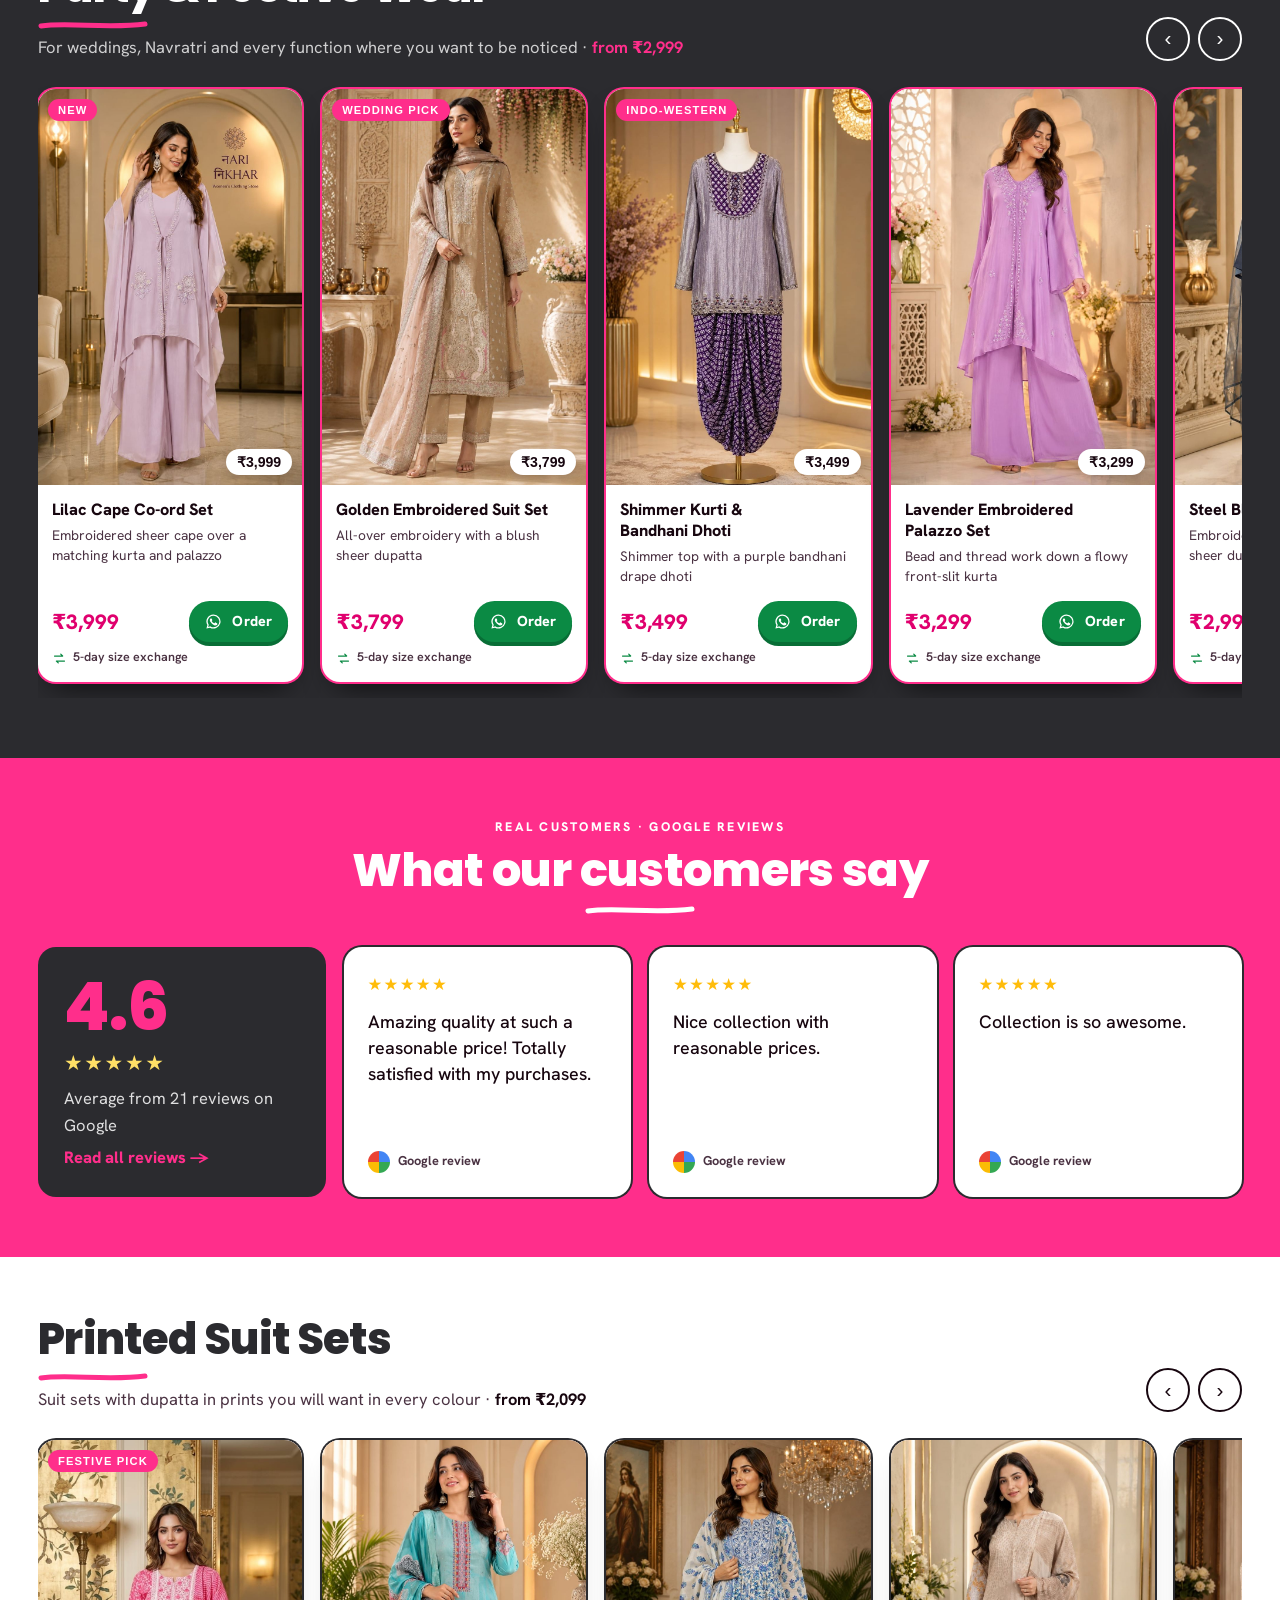
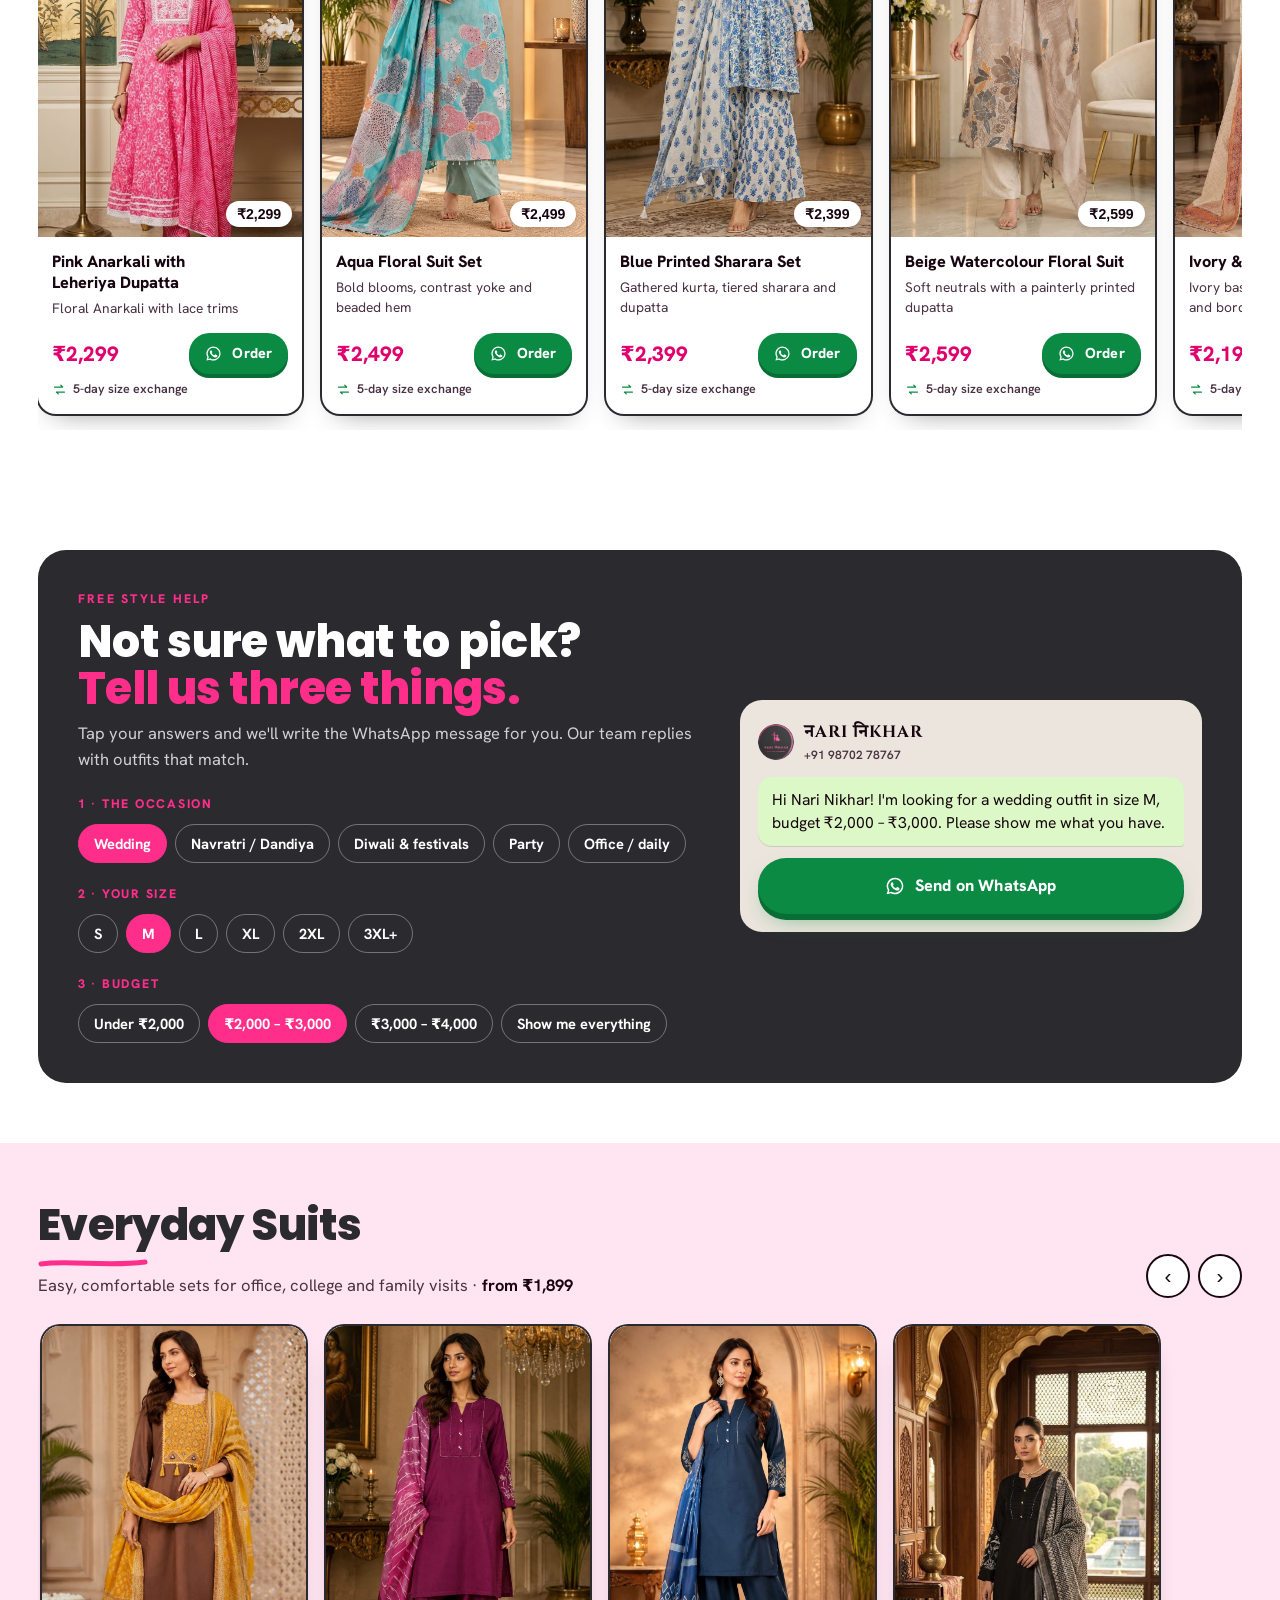
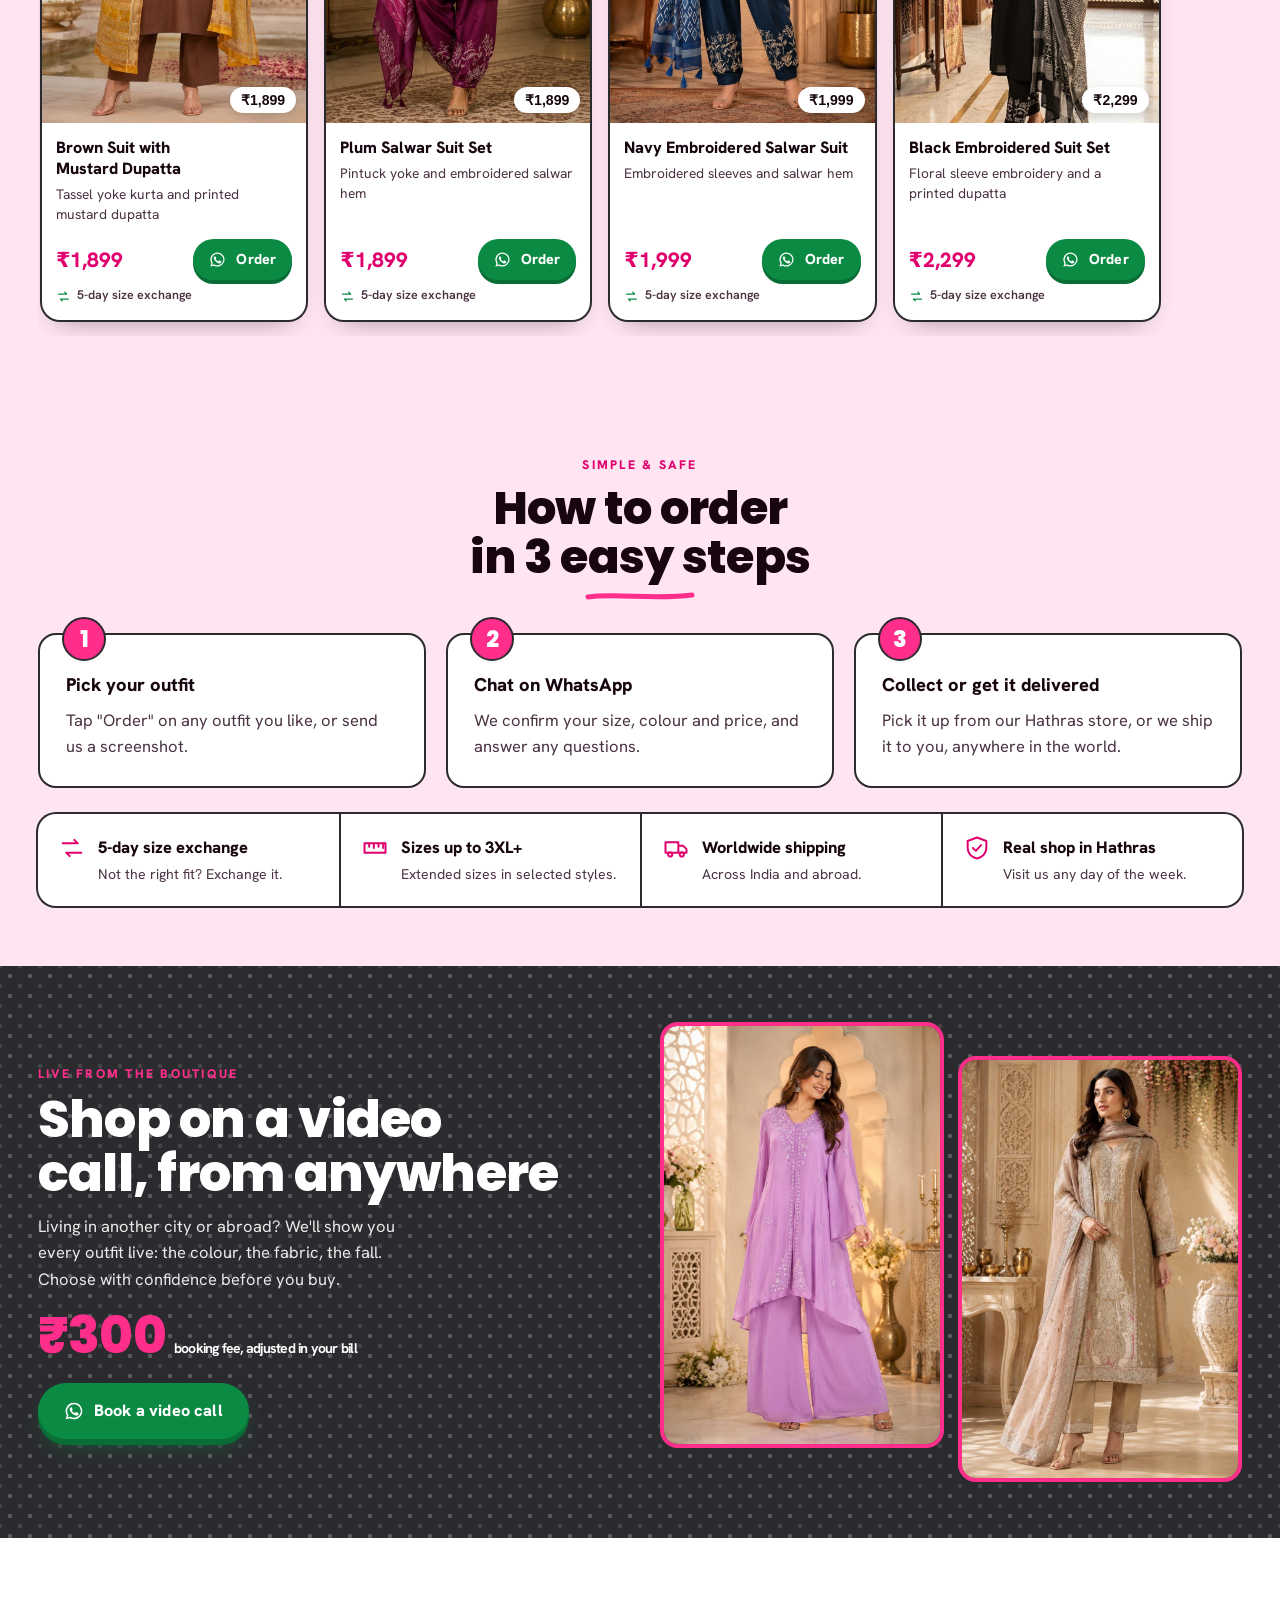
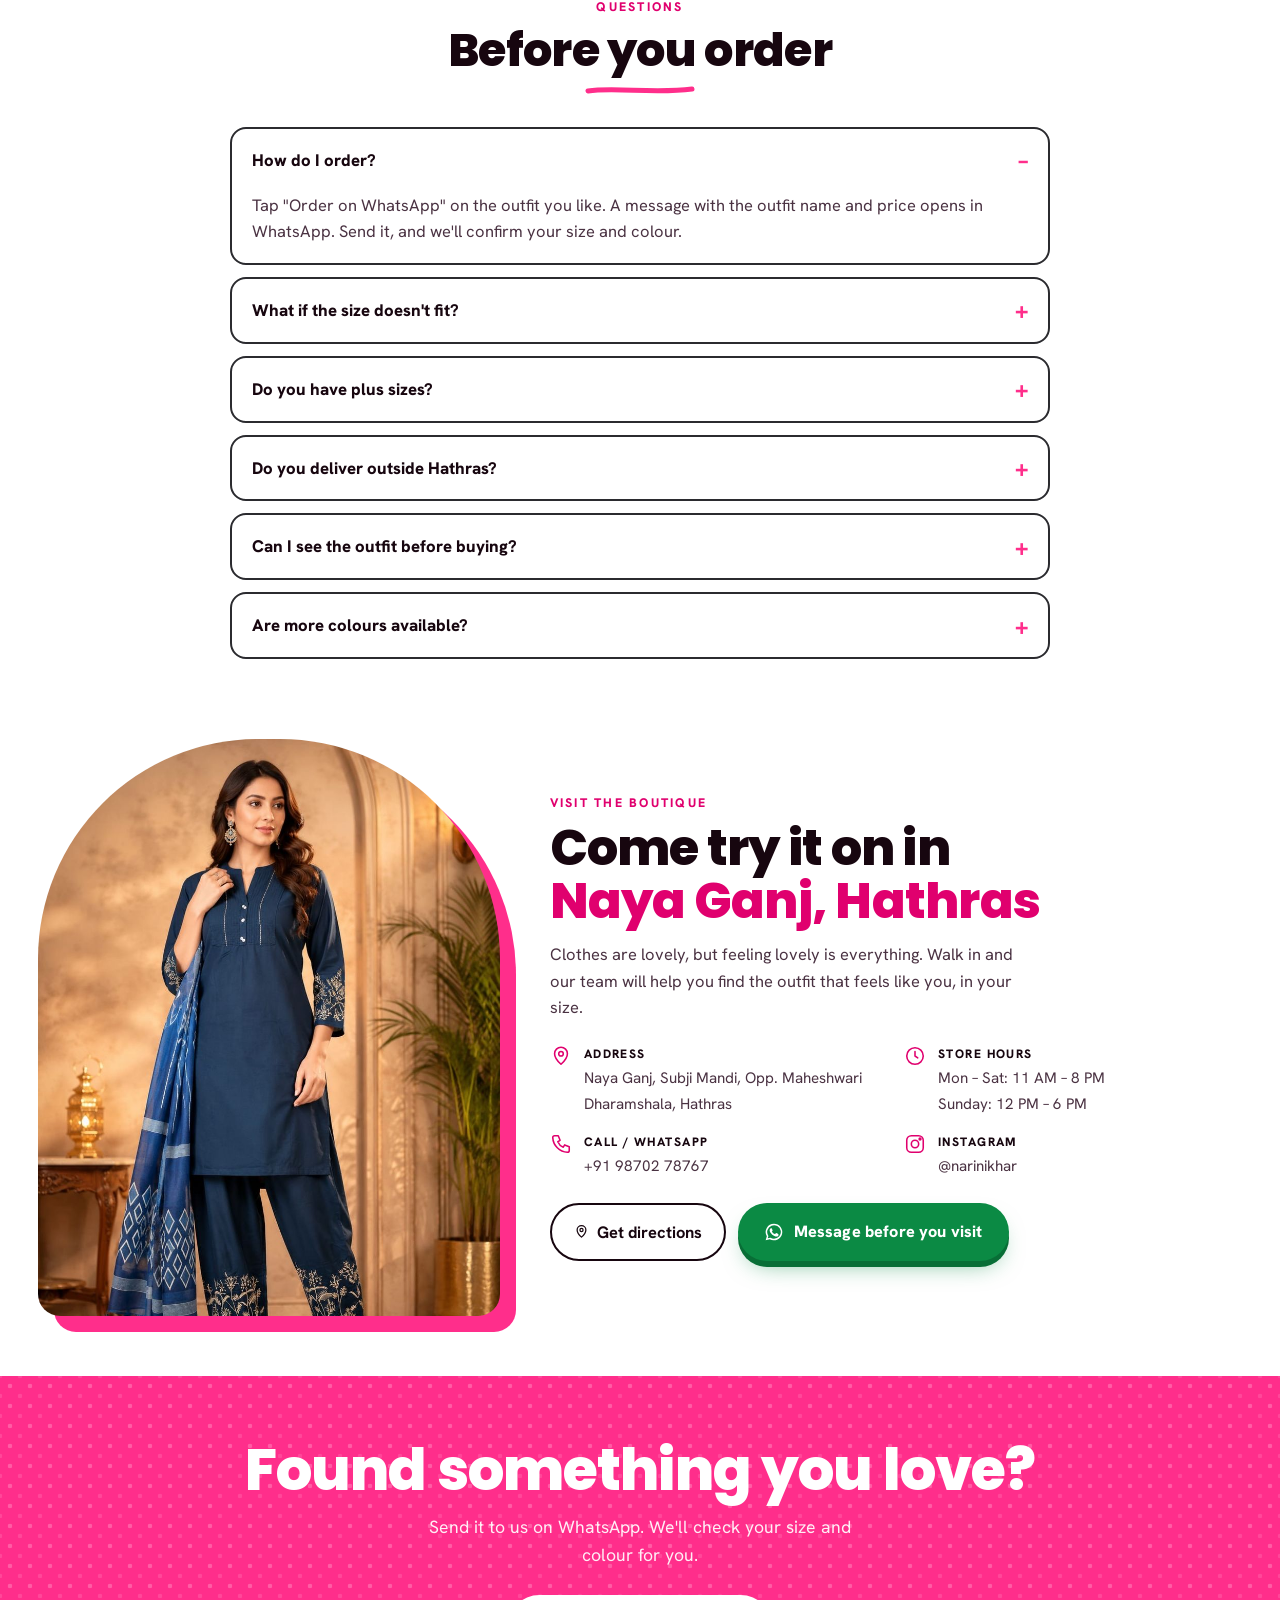
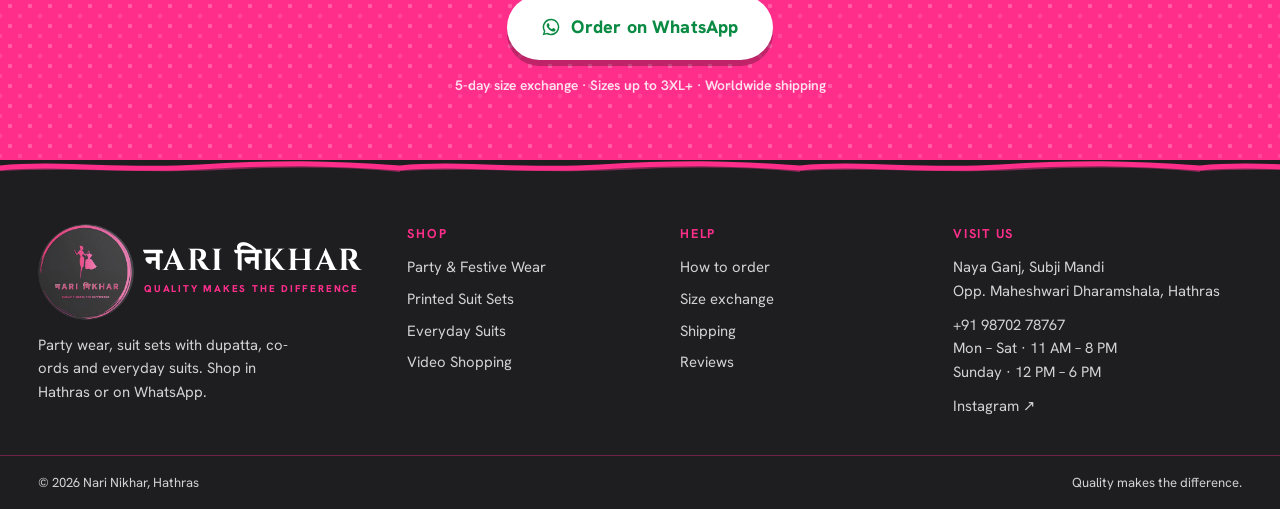
==== commit 896221db: "Write the brand name as on the shop sign Co-Authored-By: Claude Opus 5.5 <noreply@anthropic.com> Cla" ====
--- a/index.html
+++ b/index.html
@@ -13,7 +13,7 @@
 <link rel="icon" type="image/png" href="images/favicon.png">
 <link rel="apple-touch-icon" href="images/apple-touch-icon.png">
 <script type="application/ld+json">{"@context": "https://schema.org", "@type": "ClothingStore", "name": "Nari Nikhar", "telephone": "+91 98702 78767", "address": {"@type": "PostalAddress", "streetAddress": "Naya Ganj, Subji Mandi, Opp. Maheshwari Dharamshala", "addressLocality": "Hathras", "addressRegion": "Uttar Pradesh", "addressCountry": "IN"}, "openingHours": ["Mo-Sa 11:00-20:00", "Su 12:00-18:00"], "priceRange": "\u20b91,899 - \u20b93,999", "logo": "https://prashanttyagi3112.github.io/narinikhar/images/logo.png", "slogan": "Quality makes the difference", "sameAs": ["https://www.instagram.com/narinikhar/"]}</script>
-<link rel="preconnect" href="https://fonts.googleapis.com"><link rel="preconnect" href="https://fonts.gstatic.com" crossorigin><link rel="stylesheet" href="https://fonts.googleapis.com/css2?family=Poppins:wght@600;700;800&family=Hanken+Grotesk:wght@400;500;600;700;800&family=Kalam:wght@700&display=swap">
+<link rel="preconnect" href="https://fonts.googleapis.com"><link rel="preconnect" href="https://fonts.gstatic.com" crossorigin><link rel="stylesheet" href="https://fonts.googleapis.com/css2?family=Cinzel:wght@600;700&family=Tiro+Devanagari+Hindi&family=Poppins:wght@600;700;800&family=Hanken+Grotesk:wght@400;500;600;700;800&family=Kalam:wght@700&display=swap">
 <style>
 /* Layout: conversion storefront — trust strip, header with one green action, price-led hero with photo collage, category circles, product rows anchored high-to-low, social proof between rows, style finder, 3-step "how to order", objections FAQ, closing call to action, sticky mobile order bar. Single bright theme by design.
    Colour roles: green = order (only purchase buttons use it), rani pink = brand & headings, marigold = ratings/highlights, purple = premium service band, ink = text. */
@@ -425,6 +425,12 @@
 .copyline{border-color:rgba(255,46,139,.35)}
 .lb-side .price{color:var(--rose)}
 @media (max-width:560px){.logo-name{font-size:1.1rem}.collage::before{inset:-18px -12px}}
+
+/* wordmark as on the shop sign: नARI निKHAR */
+.wm{font-family:"Cinzel","Tiro Devanagari Hindi","Noto Serif Devanagari",Georgia,serif!important;font-weight:700!important;letter-spacing:.06em;text-transform:none!important;white-space:nowrap}
+.logo-name{font-family:"Cinzel","Tiro Devanagari Hindi",Georgia,serif!important;font-weight:700!important;text-transform:none!important;font-size:1.5rem;letter-spacing:.04em}
+.foot-logo .logo-name{font-size:1.9rem}
+@media (max-width:560px){.logo-name{font-size:1.2rem}}
 </style>
 </head>
 <body>
@@ -432,7 +438,7 @@
 <div class="strip"><div class="strip-in"><span><span class="stars" aria-hidden="true">★★★★★</span> <b>4.6</b> on Google</span><span>Suit sets from <b>₹1,899</b></span><span>5-day size exchange</span><span>Sizes up to 3XL+</span><span>Worldwide shipping</span><span class="dup" aria-hidden="true"></span></div></div>
 <header class="top">
  <div class="wrap bar" style="position:relative">
-  <a class="logo" href="#top" aria-label="Nari Nikhar home"><img class="logo-img" src="images/logo-192.png" alt="Nari Nikhar logo" width="56" height="56"><span><span class="logo-name">Nari Nikhar</span><span class="logo-sub">Quality makes the difference</span></span></a>
+  <a class="logo" href="#top" aria-label="Nari Nikhar home"><img class="logo-img" src="images/logo-192.png" alt="Nari Nikhar logo" width="56" height="56"><span><span class="logo-name"><span class="wm" aria-label="Nari Nikhar"><span aria-hidden="true">नARI निKHAR</span></span></span><span class="logo-sub">Quality makes the difference</span></span></a>
   <nav class="main" id="mainNav" aria-label="Main"><ul><li><a href="#party">Party Wear</a></li><li><a href="#printed">Suit Sets</a></li><li><a href="#everyday">Everyday</a></li><li><a href="#how">How to Order</a></li><li><a href="#reviews">Reviews</a></li><li><a href="#visit">Visit Store</a></li></ul></nav>
   <div style="display:flex;gap:10px;align-items:center">
    <a class="btn-wa" href="https://wa.me/919870278767?text=Hi%20Nari%20Nikhar%21%20I%20would%20like%20to%20order%20an%20outfit." target="_blank" rel="noopener"><svg class="wa" viewBox="0 0 24 24" aria-hidden="true"><path fill="currentColor" d="M12 2a10 10 0 0 0-8.6 15.1L2 22l5-1.3A10 10 0 1 0 12 2Zm0 18.2a8.2 8.2 0 0 1-4.2-1.2l-.3-.2-3 .8.8-2.9-.2-.3A8.2 8.2 0 1 1 12 20.2Zm4.5-6.1c-.2-.1-1.5-.7-1.7-.8-.2-.1-.4-.1-.6.1l-.8 1c-.1.2-.3.2-.5.1a6.7 6.7 0 0 1-3.3-2.9c-.3-.4.3-.4.7-1.4.1-.2 0-.3 0-.4l-.8-1.8c-.2-.5-.4-.4-.6-.4h-.5a1 1 0 0 0-.7.3 3 3 0 0 0-.9 2.2 5.2 5.2 0 0 0 1.1 2.7 11.8 11.8 0 0 0 4.5 4c1.7.7 2.3.8 3.2.6.5-.1 1.5-.6 1.7-1.2.2-.6.2-1.1.2-1.2-.1-.1-.3-.2-.5-.3Z"/></svg><span>Order on WhatsApp</span></a>
@@ -603,7 +609,7 @@
     </div></div>
    </div>
    <div class="chat">
-    <div class="chat-top"><img class="av" src="images/logo-192.png" alt="" width="36" height="36"><span>Nari Nikhar<small>+91 98702 78767</small></span></div>
+    <div class="chat-top"><img class="av" src="images/logo-192.png" alt="" width="36" height="36"><span><span class="wm" aria-label="Nari Nikhar"><span aria-hidden="true">नARI निKHAR</span></span><small>+91 98702 78767</small></span></div>
     <div class="bubble" id="bubble" aria-live="polite">Hi Nari Nikhar! I'm looking for a wedding outfit in size M, budget ₹2,000 – ₹3,000. Please show me what you have.</div>
     <a class="btn-wa" id="finderBtn" href="#" target="_blank" rel="noopener"><svg class="wa" viewBox="0 0 24 24" aria-hidden="true"><path fill="currentColor" d="M12 2a10 10 0 0 0-8.6 15.1L2 22l5-1.3A10 10 0 1 0 12 2Zm0 18.2a8.2 8.2 0 0 1-4.2-1.2l-.3-.2-3 .8.8-2.9-.2-.3A8.2 8.2 0 1 1 12 20.2Zm4.5-6.1c-.2-.1-1.5-.7-1.7-.8-.2-.1-.4-.1-.6.1l-.8 1c-.1.2-.3.2-.5.1a6.7 6.7 0 0 1-3.3-2.9c-.3-.4.3-.4.7-1.4.1-.2 0-.3 0-.4l-.8-1.8c-.2-.5-.4-.4-.6-.4h-.5a1 1 0 0 0-.7.3 3 3 0 0 0-.9 2.2 5.2 5.2 0 0 0 1.1 2.7 11.8 11.8 0 0 0 4.5 4c1.7.7 2.3.8 3.2.6.5-.1 1.5-.6 1.7-1.2.2-.6.2-1.1.2-1.2-.1-.1-.3-.2-.5-.3Z"/></svg><span>Send on WhatsApp</span></a>
    </div>
@@ -722,7 +728,7 @@
 <footer>
  <div class="toran" aria-hidden="true"></div>
  <div class="wrap foot">
-  <div><a class="logo foot-logo" href="#top"><img class="logo-img" src="images/logo-320.png" alt="Nari Nikhar logo" width="96" height="96" loading="lazy"><span><span class="logo-name">Nari Nikhar</span><span class="logo-sub">Quality makes the difference</span></span></a>
+  <div><a class="logo foot-logo" href="#top"><img class="logo-img" src="images/logo-320.png" alt="Nari Nikhar logo" width="96" height="96" loading="lazy"><span><span class="logo-name"><span class="wm" aria-label="Nari Nikhar"><span aria-hidden="true">नARI निKHAR</span></span></span><span class="logo-sub">Quality makes the difference</span></span></a>
    <p style="margin-top:14px;max-width:34ch">Party wear, suit sets with dupatta, co-ords and everyday suits. Shop in Hathras or on WhatsApp.</p></div>
   <div><h4>Shop</h4><ul><li><a href="#party">Party &amp; Festive Wear</a></li><li><a href="#printed">Printed Suit Sets</a></li><li><a href="#everyday">Everyday Suits</a></li><li><a href="#video">Video Shopping</a></li></ul></div>
   <div><h4>Help</h4><ul><li><a href="#how">How to order</a></li><li><a href="#faq">Size exchange</a></li><li><a href="#faq">Shipping</a></li><li><a href="#reviews">Reviews</a></li></ul></div>
@@ -738,7 +744,7 @@
  <button class="lb-close" id="lbClose" type="button" aria-label="Close">×</button>
  <div class="lb-box">
   <img id="lbImg" src="images/lilac-cape-coord.jpg" alt="">
-  <div class="lb-side"><span class="kick" style="display:flex;align-items:center;gap:8px"><img src="images/logo-192.png" alt="" width="32" height="32" style="border-radius:50%">Nari Nikhar</span><h3 id="lbTitle">Outfit</h3><p id="lbDesc"></p><span class="price" id="lbPrice"></span>
+  <div class="lb-side"><span class="kick" style="display:flex;align-items:center;gap:8px"><img src="images/logo-192.png" alt="" width="32" height="32" style="border-radius:50%"><span class="wm" aria-label="Nari Nikhar"><span aria-hidden="true">नARI निKHAR</span></span></span><h3 id="lbTitle">Outfit</h3><p id="lbDesc"></p><span class="price" id="lbPrice"></span>
    <a class="btn-wa" id="lbWa" href="#" target="_blank" rel="noopener"><svg class="wa" viewBox="0 0 24 24" aria-hidden="true"><path fill="currentColor" d="M12 2a10 10 0 0 0-8.6 15.1L2 22l5-1.3A10 10 0 1 0 12 2Zm0 18.2a8.2 8.2 0 0 1-4.2-1.2l-.3-.2-3 .8.8-2.9-.2-.3A8.2 8.2 0 1 1 12 20.2Zm4.5-6.1c-.2-.1-1.5-.7-1.7-.8-.2-.1-.4-.1-.6.1l-.8 1c-.1.2-.3.2-.5.1a6.7 6.7 0 0 1-3.3-2.9c-.3-.4.3-.4.7-1.4.1-.2 0-.3 0-.4l-.8-1.8c-.2-.5-.4-.4-.6-.4h-.5a1 1 0 0 0-.7.3 3 3 0 0 0-.9 2.2 5.2 5.2 0 0 0 1.1 2.7 11.8 11.8 0 0 0 4.5 4c1.7.7 2.3.8 3.2.6.5-.1 1.5-.6 1.7-1.2.2-.6.2-1.1.2-1.2-.1-.1-.3-.2-.5-.3Z"/></svg><span>Order on WhatsApp</span></a>
    <ul><li><svg class="mi" viewBox="0 0 24 24" aria-hidden="true"><path d="M5 12.5l4.5 4.5L19 7.5"/></svg>5-day size exchange</li><li><svg class="mi" viewBox="0 0 24 24" aria-hidden="true"><path d="M5 12.5l4.5 4.5L19 7.5"/></svg>Sizes up to 3XL+ in selected styles</li><li><svg class="mi" viewBox="0 0 24 24" aria-hidden="true"><path d="M5 12.5l4.5 4.5L19 7.5"/></svg>Worldwide shipping</li></ul>
   </div>
